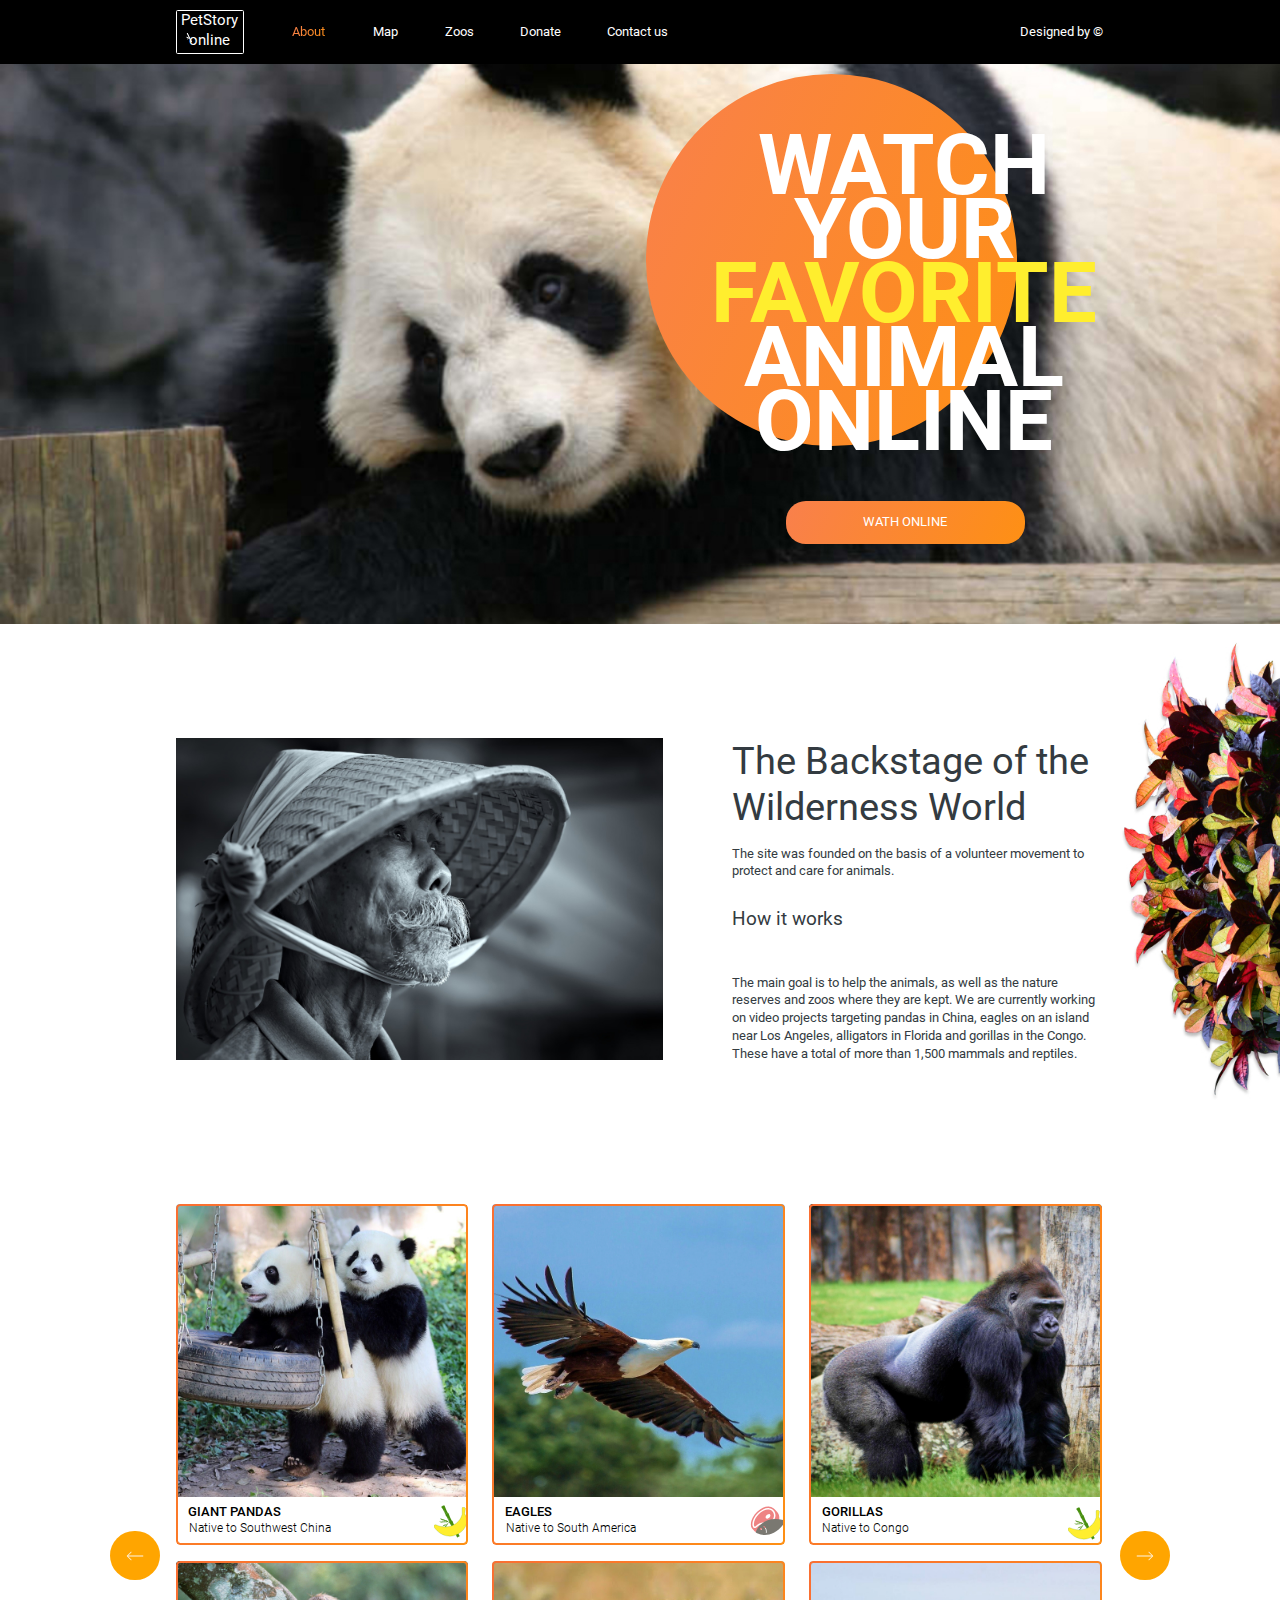
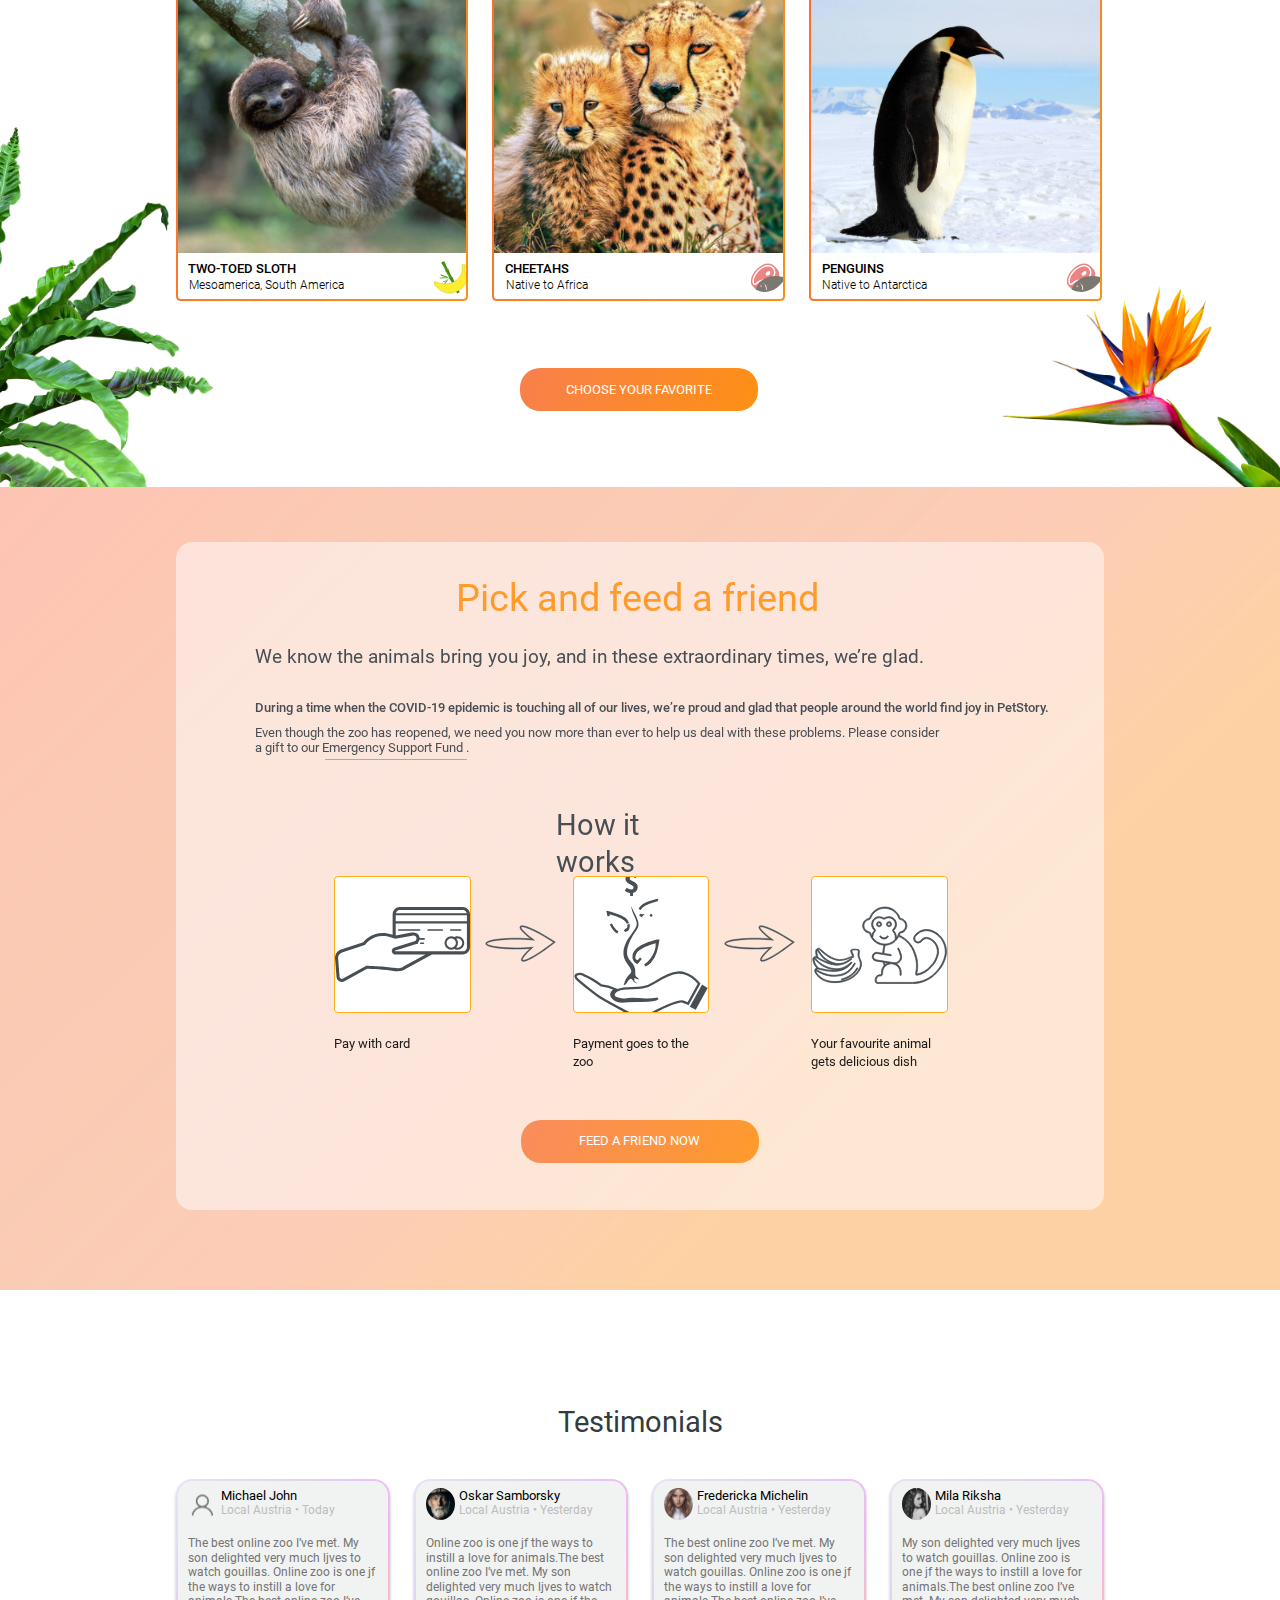
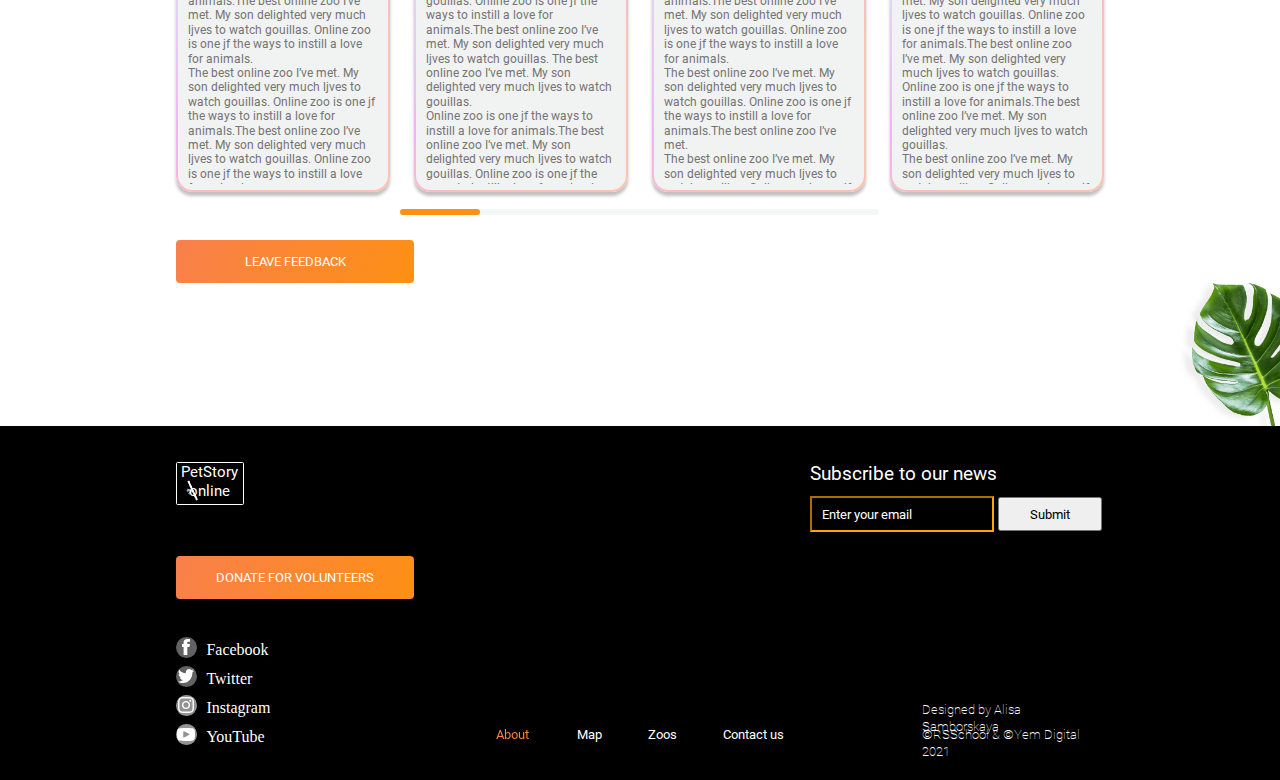
==== online-zoo/pages/main/index.html @ 171e8454 "feat: add layouts 1000px and 640px of main-page" ====
<!DOCTYPE html>
<html lang="en">
<head>
    <meta charset="UTF-8">
    <meta http-equiv="X-UA-Compatible" content="IE=edge">
    <meta name="viewport" content="width=device-width, initial-scale=1.0">
    <link rel="stylesheet" href="style.css">
    <link rel="stylesheet" href="style-small.css">
    <link rel="stylesheet" href="style-tablet.css">
    <link rel="stylesheet" href="style-mobile.css">
    <link rel="stylesheet" href="big-small-trans.css">
    <link rel="stylesheet" href="small-tablet-trans.css">
    <link rel="stylesheet" href="tablet-mobile-trans.css">
    <title>Document</title>
</head>
<body>
    <div class="wrapper">
    <header class="header">
        <div class="header__container">
            <div class="logo__nav__block">
                <a href="./index.html">
                    <div class="logo">
                        <h1 class="petstory">PetStory online</h1>
                    </div>
                </a>
                <div class="nav">
                    <p class="nav__block nb1">About</p>
                    <p class="nav__block nb2">Map</p>
                    <p class="nav__block nb3">Zoos</p>
                    <a href="./../donate/index.html">
                        <p class="nav__block nb4">Donate</p>
                    </a>
                    <p class="nav__block nb5">Contact us</p>
                </div>
            </div>
            <a href="https://www.figma.com/file/jfEFwkXVj1WRq7sUHDr8os/PetStory-online">
                <div class="designed">Designed by &#169;</div>
            </a>
        </div>
    </header>
    <main>
        <section class="section1">
            <div class="ellips"></div>
            <div class="image__motto">WATCH YOUR <span class="favorite">FAVORITE</span> ANIMAL ONLINE</div>
            <button class="orange__button button1" type="button">WATH ONLINE</button>
        </section>
        <section class="section2">
            <button class="round__button rb__left" type="button"></button>
            
            <div class="flower__one__box">
                <img src="./../../assets/images/flower-1.jpg" alt="flower-1" class="flower__one">
            </div>
            <div class="flower__two__box">
                <img src="./../../assets/images/flower-2.jpg" alt="flower-2" class="flower__two">
            </div>
            <img src="./../../assets/images/flower-3.jpg" alt="flower-3" class="flower__three">
            <div class="section2__container">
                <div class="backstage">
                    <div class="backstage__image"></div>
                    <div class="backstage__block">
                        <h2 class="backstage__block__title">The Backstage of the Wilderness World</h2>
                        <p class="backstage__block__title__text">The site was founded on the basis of a volunteer 
                            movement to protect and care for animals.</p>
                        <p class="howitworks__title">How it works</p>
                        <p class="howitworks__text">The main goal is to help the animals, as well as the nature 
                            reserves and zoos where they are kept. We are currently working on video projects 
                            targeting pandas in China, eagles on an island near Los Angeles, alligators in Florida 
                            and gorillas in the Congo. These have a total of more than 1,500 mammals and reptiles.</p>
                    </div>
                </div>
                <div class="animals">
                    <div class="animals__block ">
                        <img src="./../../assets/images/animals-block-pandas.jpg" alt="pandas" class="animals__block__picture" id="animal__panda">
                        <div class="animals__block__info">
                            <div class="animals__block__info__text">
                                <p class="animals__block__info__text__name">GIANT PANDAS</p>
                                <p class="text__name__1000">GIANT PANDAS</p>
                                <p class="animals__block__info__text__place">Native to Southwest China</p>
                                <p class="text__place__1000">Native to Southwest China</p>
                            </div>
                            <div class="animals__block__info__image">
                                <div class="animals__fruit"></div>
                            </div>
                        </div>
                        <div class="slider__text">
                            <p class="slider__text__name">GIANT PANDAS</p>
                            <p class="slider__text__name__1000">GIANT PANDAS</p>
                            <p class="slider__text__place">Native to Southwest China</p>
                            <p class="slider__text__place___1000">Native to Southwest China</p>
                        </div>
                    </div>
                    <div class="animals__block">
                        <img src="./../../assets/images/animals-block-eagles.jpg" alt="eagles" class="animals__block__picture" id="animal__eagle">
                        <div class="animals__block__info">
                            <div class="animals__block__info__text">
                                <p class="animals__block__info__text__name">EAGLES</p>
                                <p class="text__name__1000">EAGLES</p>
                                <p class="animals__block__info__text__place">Native to South America</p>
                                <p class="text__place__1000">Native to South America</p>
                            </div>
                            <div class="animals__block__info__image">
                                <div class="animals__meat"></div>
                            </div>
                        </div>
                        <div class="slider__text">
                            <p class="slider__text__name">EAGLES</p>
                            <p class="slider__text__name__1000">EAGLES</p>
                            <p class="slider__text__place">Native to South America</p>
                            <p class="slider__text__place___1000">Native to South America</p>
                        </div>
                    </div>
                    <div class="animals__block">
                        <picture>
                            <source media="(max-width:1000px)" srcset="./../../assets/images/animals-block-cheetahs.jpg" alt="cheetahs">
                            <img src="./../../assets/images/animals-block-gorillas.jpg" alt="gorillas" class="animals__block__picture" id="animal__gorilla">
                        </picture>
                        <div class="animals__block__info">
                            <div class="animals__block__info__text">
                                <p class="animals__block__info__text__name">GORILLAS</p>
                                <p class="text__name__1000">CHEETAHS</p>
                                <p class="animals__block__info__text__place">Native to Congo</p>
                                <p class="text__place__1000">Native to Africa</p>
                            </div>
                            <div class="animals__block__info__image">
                                <div class="animals__fruit__1600"></div>
                                <div class="animals__meat__1000"></div>
                            </div>
                        </div>
                        <div class="slider__text">
                            <p class="slider__text__name">GORILLAS</p>
                            <p class="slider__text__name__1000">CHEETAHS</p>
                            <p class="slider__text__place">Native to Congo</p>
                            <p class="slider__text__place___1000">Native to Africa</p>
                        </div>
                    </div>
                    <div class="animals__block">
                        <picture>
                            <source media="(max-width:1000px)" srcset="./../../assets/images/animals-block-gorillas.jpg" alt="gorillas">
                            <img src="./../../assets/images/animals-block-sloths.jpg" alt="sloths" class="animals__block__picture" id="animal__sloth">
                        </picture>
                        <div class="animals__block__info">
                            <div class="animals__block__info__text">
                                <p class="animals__block__info__text__name">TWO-TOED SLOTH</p>
                                <p class="text__name__1000">GORILLAS</p>
                                <p class="animals__block__info__text__place">Mesoamerica, South America</p>
                                <p class="text__place__1000">Native to Congo</p>
                            </div>
                            <div class="animals__block__info__image">
                                <div class="animals__fruit"></div>
                            </div>
                        </div>
                        <div class="slider__text">
                            <p class="slider__text__name">TWO-TOED SLOTH</p>
                            <p class="slider__text__name__1000">GORILLAS</p>
                            <p class="slider__text__place">Mesoamerica, South America</p>
                            <p class="slider__text__place___1000">Native to Congo</p>
                        </div>
                    </div>
                    <div class="animals__block ab5">
                        <picture>
                            <source media="(max-width:1000px)" srcset="./../../assets/images/animals-block-alligators.jpg" alt="alligators">
                            <img src="./../../assets/images/animals-block-cheetahs.jpg" alt="cheetahs" class="animals__block__picture" id="animal__cheetah">
                        </picture>
                        <div class="animals__block__info">
                            <div class="animals__block__info__text">
                                <p class="animals__block__info__text__name">CHEETAHS</p>
                                <p class="text__name__1000">ALLIGATORS</p>
                                <p class="animals__block__info__text__place">Native to Africa</p>
                                <p class="text__place__1000">Native to Southeastern U. S.</p>
                            </div>
                            <div class="animals__block__info__image">
                                <div class="animals__meat"></div>
                            </div>
                        </div>
                        <div class="slider__text">
                            <p class="slider__text__name">CHEETAHS</p>
                            <p class="slider__text__name__1000">ALLIGATORS</p>
                            <p class="slider__text__place">Native to Africa</p>
                            <p class="slider__text__place___1000">Native to Southeastern U. S.</p>
                        </div>
                    </div>
                    <div class="animals__block ab6">
                        <img src="./../../assets/images/animals-block-penguins.jpg" alt="penguins" class="animals__block__picture" id="animal__penguin">
                        <div class="animals__block__info">
                            <div class="animals__block__info__text">
                                <p class="animals__block__info__text__name">PENGUINS</p>
                                <p class="text__name__1000">PENGUINS</p>
                                <p class="animals__block__info__text__place">Native to Antarctica</p>
                                <p class="text__place__1000">Native to Antarctica</p>
                            </div>
                            <div class="animals__block__info__image">
                                <div class="animals__meat"></div>
                            </div>
                        </div>
                        <div class="slider__text">
                            <p class="slider__text__name">PENGUINS</p>
                            <p class="slider__text__name__1000">PENGUINS</p>
                            <p class="slider__text__place">Native to Antarctica</p>
                            <p class="slider__text__place___1000">Native to Antarctica</p>
                        </div>
                    </div>
                </div>
            </div>
            <button class="round__button rb__right" type="button"></button>
            <button class="orange__button button2" type="button">CHOOSE YOUR FAVORITE</button>
        </section>
        <section class="section3">
            <div class="pink__and__feed">
                <div class="pink__and__feed__inner">
                    <h2 class="paf__title">Pick and feed a friend</h2>
                    <p class="paf__title2">We know the animals bring you joy, and in these extraordinary times, we’re glad.</p>
                    <p class="paf__text">During a time when the COVID-19 epidemic is touching all of our lives,  
                        we’re proud and glad that people around the world find joy in PetStory.</p>
                    <p class="paf__text2">Even though the zoo has reopened, we need you now more than ever to help 
                        us deal with these problems. Please consider a gift to our <a href="./../donate/index.html" class="emergency">
                            Emergency Support Fund . </a></p>
                    <div class="emergency__line"></div>        
                    <div class="paf__block">
                        <h3 class="paf__block__title">How it works</h3>
                        <div class="paf__block__diagram">
                            <div class="paf__image__block">
                                <div class="paf__white__square pay__icon"></div>
                                <p class="paf__image__text">Pay with card</p>
                            </div>
                            <div class="paf__arrow__block"></div>
                            <div class="paf__image__block">
                                <div class="paf__white__square zoo__icon"></div>
                                <p class="paf__image__text">Payment goes to the zoo</p>
                            </div>
                            <div class="paf__arrow__block"></div>
                            <div class="paf__image__block">
                                <div class="paf__white__square monkey__icon"></div>
                                <p class="paf__image__text">Your favourite animal gets delicious dish</p>
                            </div>
                        </div>
                    </div>
                </div>
                <a href="./../donate/index.html">
                    <button class="orange__button button3">FEED A FRIEND NOW</button>
                </a>
            </div>
        </section>
        <section class="section4">
            <div class="testimonials">
                <h3 class="testimonials__title">Testimonials</h3>
                <div class="testimonials__block">
                    <div class="opinion">
                        <div class="opinion__header">
                            <div class="opinion__header__icon user__icon1"></div>
                            <div class="opinion__header__text">
                                <p class="opinion__header__text__name">Michael John</p>
                                <p class="opinion__header__text__meta">Local Austria • Today</p>
                            </div>
                        </div>
                        <div class="opinion__body">
                            The best online zoo I’ve met. My son delighted very much ljves to watch gouillas. 
                            Online zoo is one jf the ways to instill a love for animals.The best online zoo I’ve met. 
                            My son delighted very much ljves to watch gouillas. 
                            Online zoo is one jf the ways to instill a love for animals. <br>
                            The best online zoo I’ve met. My son delighted very much ljves to watch gouillas. 
                            Online zoo is one jf the ways to instill a love for animals.The best online zoo I’ve met. 
                            My son delighted very much ljves to watch gouillas. Online zoo is one jf the ways to instill a love for animals.
                        </div>
                    </div>
                    <div class="opinion">
                        <div class="opinion__header">
                            <div class="opinion__header__icon user__icon2"></div>
                            <div class="opinion__header__text">
                                <p class="opinion__header__text__name">Oskar Samborsky</p>
                                <p class="opinion__header__text__meta">Local Austria • Yesterday</p>
                            </div>
                        </div>
                        <div class="opinion__body">
                            Online zoo is one jf the ways to instill a love for animals.The best online zoo I’ve met. 
                            My son delighted very much ljves to watch gouillas. 
                            Online zoo is one jf the ways to instill a love for animals.The best online zoo I’ve met. 
                            My son delighted very much ljves to watch gouillas. 
                            The best online zoo I’ve met. My son delighted very much ljves to watch gouillas. <br>
                            Online zoo is one jf the ways to instill a love for animals.The best online zoo I’ve met. 
                            My son delighted very much ljves to watch gouillas. 
                            Online zoo is one jf the ways to instill a love for animals.

                            The best online zoo I’ve met. My son delighted very much ljves to watch gouillas. 
                            Online zoo is one jf the ways to instill a love for animals.The best online zoo I’ve met. 
                            My son delighted very much ljves to watch gouillas. 
                            Online zoo is one jf the ways to instill a love for animals.
                        </div>
                    </div>
                    <div class="opinion">
                        <div class="opinion__header">
                            <div class="opinion__header__icon user__icon3"></div>
                            <div class="opinion__header__text">
                                <p class="opinion__header__text__name">Fredericka Michelin</p>
                                <p class="opinion__header__text__meta">Local Austria • Yesterday</p>
                            </div>
                        </div>
                        <div class="opinion__body">
                            The best online zoo I’ve met. My son delighted very much ljves to watch gouillas. 
                            Online zoo is one jf the ways to instill a love for animals.The best online zoo I’ve met. 
                            My son delighted very much ljves to watch gouillas. 
                            Online zoo is one jf the ways to instill a love for animals. <br>
                            The best online zoo I’ve met. My son delighted very much ljves to watch gouillas. 
                            Online zoo is one jf the ways to instill a love for animals.The best online zoo I’ve met. <br>
                            The best online zoo I’ve met. My son delighted very much ljves to watch gouillas. 
                            Online zoo is one jf the ways to instill a love for animals.The best online zoo I’ve met. 
                            My son delighted very much ljves to watch gouillas. 
                            Online zoo is one jf the ways to instill a love for animals.
                        </div>
                    </div>
                    <div class="opinion" id="opinion4">
                        <div class="opinion__header">
                            <div class="opinion__header__icon user__icon4"></div>
                            <div class="opinion__header__text">
                                <p class="opinion__header__text__name">Mila Riksha</p>
                                <p class="opinion__header__text__meta">Local Austria • Yesterday</p>
                            </div>
                        </div>
                        <div class="opinion__body">
                            My son delighted very much ljves to watch gouillas. 
                            Online zoo is one jf the ways to instill a love for animals.The best online zoo I’ve met. 
                            My son delighted very much ljves to watch gouillas. 
                            Online zoo is one jf the ways to instill a love for animals.The best online zoo I’ve met. 
                            My son delighted very much ljves to watch gouillas. 
                            Online zoo is one jf the ways to instill a love for animals.The best online zoo I’ve met. 
                            My son delighted very much ljves to watch gouillas. <br>
                            The best online zoo I’ve met. My son delighted very much ljves to watch gouillas. 
                            Online zoo is one jf the ways to instill a love for animals.The best online zoo I’ve met. 
                            My son delighted very much ljves to watch gouillas. 
                            Online zoo is one jf the ways to instill a love for animals.
                        </div>
                    </div>
                </div>
                <div class="testimonials__slider__bar">
                    <div class="slider__bar__part"></div>
                    <div class="slider__bar__part__many"></div>
                    <div class="slider__bar__part__many"></div>
                    <div class="slider__bar__part__many"></div>
                    <div class="slider__bar__part__many"></div>
                    <div class="slider__bar__part__many"></div>
                </div>
                <button class="orange__button button4">LEAVE FEEDBACK</button>
            </div>
            <div class="flower__four__box">
            <img src="./../../assets/images/flower-4.jpg" alt="flower-4" class="flower__four">
            </div>
        </section>
    </main>
    <footer>
        <div class="footer__container">
            <a href="./index.html">
                <div class="logo__footer">PetStory online</div>
            </a>
            <div class="subscribe">
                <div class="subscribe__title">
                    <div class="subscribe__title__text">Subscribe to our news</div>
                </div>
                <div class="submit__block">
                    <input class="email__input" type="email" placeholder="Enter your email">
                    <button class="submit__button" type="button">Submit</button>
                </div>
            </div> 
            <a href="./../donate/index.html" class="button5__link">
                <button class="orange__button button5">DONATE FOR VOLUNTEERS</button>
            </a>
            <div class="social">
                <a href="https://facebook.com">
                    <div class="social__block">
                        <div class="social__ellips">
                            <div class="fb__logo"></div>
                        </div>
                        <div class="social__name">Facebook</div>
                    </div>
                </a>
                <a href="https://twitter.com">
                    <div class="social__block">
                        <div class="social__ellips">
                            <div class="tw__logo"></div>
                        </div>
                        <div class="social__name">Twitter</div>
                    </div>
                </a>
                <a href="https://instagram.com">
                    <div class="social__block">
                        <div class="social__ellips">
                            <div class="insta__logo"></div>
                        </div>
                        <div class="social__name">Instagram</div>
                    </div>
                </a>
                <a href="https://youtube.com">
                    <div class="social__block">
                        <div class="social__ellips">
                            <div class="you__logo"></div>
                        </div>
                        <div class="social__name">YouTube</div>
                    </div>
                </a>
            </div>
            <div class="nav__footer">
                <a href="./index.html">
                    <p class="nav__block nb1">About</p>
                </a>
                <p class="nav__block nb2">Map</p>
                <p class="nav__block nb3">Zoos</p>
                <p class="nav__block nb5">Contact us</p>
            </div>
            <div class="copyright">
                <p class="copyright__first">Designed by Alisa Samborskaya</p>
                <p class="copyright__second">©RSSchool & ©Yem Digital 2021</p>
            </div>
        </div>
    </footer>
    <script type="text/javascript" src="script.js"></script>
    </div>
</body>
</html>
---- online-zoo/pages/main/style.css ----
@font-face {
    font-family: 'Roboto-Bold';
    src: url('./../../assets/fonts/Roboto/Roboto-Bold.ttf');
}

@font-face {
    font-family: 'Roboto-Medium';
    src: url('./../../assets/fonts/Roboto/Roboto-Medium.ttf');
}

@font-face {
    font-family: 'Roboto-Regular';
    src: url('./../../assets/fonts/Roboto/Roboto-Regular.ttf');
}

@font-face {
    font-family: 'Roboto-Black';
    src: url('./../../assets/fonts/Roboto/Roboto-Black.ttf');
}

@font-face {
    font-family: 'Roboto-Thin';
    src: url('./../../assets/fonts/Roboto/Roboto-Thin.ttf');
}

@font-face {
    font-family: 'Roboto-Light';
    src: url('./../../assets/fonts/Roboto/Roboto-Light.ttf');
}

body {
    margin: 0;
}

.wrapper {
    display: flex;
    flex-direction: column;
    width: 100%;
    margin: 0 auto;
    position: relative;
    flex-wrap: wrap;
}

.header {
    display: flex;
    justify-content: center;
    width: 100%;
    height: 80px;
    background-color: black;
}

.header__container {
    display: flex;
    justify-content: space-between;
    align-items: center;
    width: 1160px;
    height: inherit;
}

.logo__nav__block {
    display: flex;
    justify-content: space-between;
    align-items: center;
    width: 617px;
    height: inherit;
}

.logo {
    width: 82px;
    height: 52px;
    border: white solid 1px;
    border-radius: 2px;
    text-align: center;
    background: url('./../../assets/icons/bamboo.svg') no-repeat;
    background-position: 11px 21.64px;
}

.petstory {
    font-family: 'Roboto-Regular';
    font-style: normal;
    font-weight: 400;
    font-size: 19.01px;
    line-height: 24.5px;
    color: white;
    margin: 0px;
}

a {
    text-decoration: none;
}

.nav {
    display: flex;
    justify-content: space-between;
    align-items: center;
    width: 472px;
    height: 22px;
}

.nav__block {
    font-family: 'Roboto-Regular';
    font-style: normal;
    font-weight: 500;
    font-size: 16px;
    line-height: 22.4px;
    height: inherit;
}

.nb1 {
    width: 43px;
    margin: 0px;
    background: linear-gradient(113.96deg, #F9804B 1.49%, #FE9013 101.44%);
    -webkit-background-clip: text;
    -webkit-text-fill-color: transparent;
    cursor: pointer;
}

.nb2 {
    width: 32px;
    margin: 0px;
    color: white;
    cursor: pointer;
}

.nb2:hover {
    background: linear-gradient(113.96deg, #F9804B 1.49%, #FE9013 101.44%);
    -webkit-background-clip: text;
    -webkit-text-fill-color: transparent;
}

.nb3 {
    width: 36px;
    margin: 0px;
    color: white;
    cursor: pointer;
}

.nb3:hover {
    background: linear-gradient(113.96deg, #F9804B 1.49%, #FE9013 101.44%);
    -webkit-background-clip: text;
    -webkit-text-fill-color: transparent;
}

.nb4 {
    width: 51px;
    margin: 0px;
    color: white;
    cursor: pointer;
}

.nb4:hover {
    background: linear-gradient(113.96deg, #F9804B 1.49%, #FE9013 101.44%);
    -webkit-background-clip: text;
    -webkit-text-fill-color: transparent;
}

.nb5 {
    width: 78px;
    margin: 0px;
    color: white;
    cursor: pointer;
}

.nb5:hover {
    background: linear-gradient(113.96deg, #F9804B 1.49%, #FE9013 101.44%);
    -webkit-background-clip: text;
    -webkit-text-fill-color: transparent;
}

.designed {
    font-family: 'Roboto-Regular';
    font-style: normal;
    font-weight: 500;
    font-size: 16px;
    line-height: 22.4px;
    color: white;
    width: 105px;
    height: 22px;
}

.designed:hover {
    background: linear-gradient(113.96deg, #F9804B 1.49%, #FE9013 101.44%);
    -webkit-background-clip: text;
    -webkit-text-fill-color: transparent;
}

main {
    width: 100%;
    display: flex;
    flex-wrap: wrap;
}

.section1 {
    display: flex;
    justify-content: center;
    align-items: center;
    width: 100%;
    height: 700px;
    background: url("./../../assets/images/Giant\ Panda.jpg") no-repeat;
    background-size: 100%;
}

.ellips {
    width: 465px;
    height: 465px;
    background: linear-gradient(113.96deg, #F9804B 1.49%, #FE9013 101.44%);
    border-radius: 90%;
    position: absolute;
    left: 807px;
    top: 92px;
}

.image__motto {
    width: 500.31px;
    height: 400px;
    font-family: 'Roboto-Bold';
    font-style: normal;
    font-weight: 700;
    font-size: 106.496px;
    position: absolute;
    left: 880px;
    top: 166px;
    text-align: center;
    color: white;
    line-height: 80px;
    z-index: 5;
}

.favorite {
    color: #FFEE2E;
}

.orange__button {
    font-family: 'Roboto-Regular';
    font-style: normal;
    font-weight: 500;
    font-size: 16px;
    line-height: 140%;
    width: 298px;
    height: 54px;
    color: white;
    background: linear-gradient(113.96deg, #F9804B 1.49%, #FE9013 101.44%);
    border: none;
    cursor: pointer;
}

.orange__button:hover {
    background: #E47209;
}

.orange__button:focus {
    background: #4B9200;
}

.button1 {
    left: 983px;
    top: 626px;
    border-radius: 25px;
    position: absolute;
}

.button2 {
    left: 650px;
    top: 2460px;
    border-radius: 25px;
    position: absolute;
}

.button3 {
    left: 431px;
    bottom: 59px;
    border-radius: 25px;
    position: absolute;
}

.button4 {
    bottom: 0px;
    border-radius: 5px;
    position: absolute;
}

.button5 {
    top: 68px;
    border-radius: 5px;
    position: relative;
}

.section2 {
    display: flex;
    justify-content: center;
    align-items: center;
    width: 100%;
    height: 1829px;
}

.round__button {
    width: 62px;
    height: 62px;
    position: relative;
    border-radius: 90%;
    border: none;
    cursor: pointer;
}

.rb__left {
    top: 250px;
    left: -20px;
    background: orange url('./../../assets/icons/small-arrow-left.svg') no-repeat center;
}

.rb__left:focus {
    background: #4B9200 url('./../../assets/icons/small-arrow-left.svg') no-repeat center;
}

.rb__right {
    top: 250px;
    right: -20px;
    background: orange url('./../../assets/icons/small-arrow-right.svg') no-repeat center;
}

.rb__right:focus {
    background: #4B9200 url('./../../assets/icons/small-arrow-right.svg') no-repeat center;
}

.flower__one__box {
    width: 293px;
    height: 605px;
    top: 792px;
    right: 0px;
    position: absolute;
    overflow: hidden;
}

.flower__one {
    right: -93px;
    position: absolute;
}

.flower__two__box {
    width: 880px;
    height: 460px;
    top: 2149px;
    left: 0px;
    position: absolute;
    overflow: hidden;
}

.flower__two {
    left: -588px;
    position: absolute;
}

.flower__three {
    width: 368px;
    height: 275px;
    top: 2334px;
    right: 0px;
    position: absolute;
    margin: 0px;
}

.section2__container {
    display: flex;
    flex-direction: column;
    justify-content: space-between;
    width: 1161px;
    height: 1455px;
    position: relative;
    margin: 0px;
    top: -45px;
}

.backstage {
    display: flex;
    justify-content: space-between;
    width: inherit;
    height: 403px;
}

.backstage__image {
    width: 609px;
    height: 403px;
    background: url('./../../assets/images/bamboo-cap.jpg') no-repeat;
}

.backstage__block {
    width: 465px;
    height: inherit;
}

.backstage__block__title {
    font-family: 'Roboto-Regular';
    font-style: normal;
    font-weight: 400;
    font-size: 48px;
    line-height: 57.6px;
    width: inherit;
    height: 116px;
    color: #333B41;
    margin: 0px;
}

.backstage__block__title__text {
    font-family: 'Roboto-Regular';
    font-style: normal;
    font-weight: 400;
    font-size: 16px;
    width: inherit;
    height: 42px;
    line-height: 20.8px;
    color: #333B41;
    margin: 0px;
    top: 20px;
    position: relative;
}

.howitworks__title {
    font-family: 'Roboto-Regular';
    font-style: normal;
    font-weight: 400;
    font-size: 24px;
    width: inherit;
    height: 29px;
    color: #333B41;
    margin: 0px;
    top: 54px;
    position: relative;
}

.howitworks__text {
    font-family: 'Roboto-Regular';
    font-style: normal;
    font-weight: 400;
    font-size: 16px;
    width: inherit;
    height: 105px;
    line-height: 22.4px;
    color: #333B41;
    margin: 0px;
    top: 295px;
    bottom: 3px;
    position: absolute;
}

.animals {
    display: grid;
    grid-template-columns: 366px 366px 366px;
    grid-template-rows: 426px 426px;
    column-gap: 30px;
    row-gap: 20px;
    width: inherit;
    height: 872px;

}

.animals__block {
    width: 366px;
    height: 426px;
    position: relative;
    border-radius: 5px;
    margin: 0px;
    overflow: hidden;
}

.animals__block::before {
    content: "";
    position: absolute;
    inset: 0;
    padding: 2px;
    z-index: 100;
    border-radius: 5px;
    background: linear-gradient(113.96deg, #FA6F32 1.49%, #FE9013 101.44%);
    -webkit-mask:
       linear-gradient(#fff 0 0) content-box,
       linear-gradient(#fff 0 0);
    -webkit-mask-composite: xor;
            mask-composite: exclude;
  }

.animals__block__picture {
    width: 366px;
    height: 366px;
}

.animals__block:hover .animals__block__picture {
    transform: scale(1.05);
    transition: 0.5s ease-in-out;
}

.slider__text {
    display: flex;
    justify-content: center;
    align-items: center;
    width: 100%;
    height: 60px;
    background: white;
    position: absolute;
    bottom: -50px;
    transition: 0.5s ease-in-out;
    z-index: 0;
}

.animals__block:hover .slider__text {
    bottom: 60px;
}

.slider__text__name {
    font-family: 'Roboto-Medium';
    font-style: normal;
    font-weight: 500;
    font-size: 16px;
    line-height: 22.4px;
    color: black;
    width: inherit;
    height: 22px;
    position: relative;
    margin: 0px;
}

.slider__text__name__1000 {
    display: none;
}

.slider__text__place {
    font-family: 'Roboto-Light';
    font-style: normal;
    font-weight: 300;
    font-size: 15px;
    line-height: 18px;
    color: black;
    width: inherit;
    height: 18px;
    position: relative;
    margin: 0px;
}

.slider__text__place___1000 {
    display: none;
}

.animals__block__info {
    display: flex;
    justify-content: space-between;
    width: inherit;
    height: 60px;
    z-index: 10;
    margin-top: -5px;
    position: relative;
    background: white;
}

.animals__block__info__text {
    width: 300px;
    height: inherit;
}

.animals__block__info__text__name {
    font-family: 'Roboto-Medium';
    font-style: normal;
    font-weight: 500;
    font-size: 16px;
    line-height: 22.4px;
    color: black;
    width: inherit;
    height: 22px;
    top: 8px;
    left: 16px;
    position: relative;
    margin: 0px;
}

.text__name__1000 {
    display: none;
}

.animals__block__info__text__place {
    font-family: 'Roboto-Light';
    font-style: normal;
    font-weight: 300;
    font-size: 15px;
    line-height: 18px;
    color: black;
    width: inherit;
    height: 18px;
    bottom: 12px;
    left: 17px;
    position: absolute;
    margin: 0px;
}

.text__place__1000 {
    display: none;
}

.animals__block__info__image {
    width: 48px;
    height: inherit;

}

.animals__fruit {
    width: inherit;
    height: inherit;
    background: url('./../../assets/icons/animals-fruit.svg') no-repeat 5px 13.1px, url('./../../assets/icons/bamboo-green.svg') no-repeat 10px 10px;
    
}

.animals__fruit__1600 {
    width: inherit;
    height: inherit;
    background: url('./../../assets/icons/animals-fruit.svg') no-repeat 5px 13.1px, url('./../../assets/icons/bamboo-green.svg') no-repeat 10px 10px;
    
}

.animals__meat {
    width: 48px;
    height: inherit;
    background: url('./../../assets/icons/fish_icon.svg') no-repeat 10.14px 20.27px, url('./../../assets/icons/animals-meat.svg') no-repeat 4px 12px;
}

.animals__meat__1000 {
    display: none;
}

.section3 {
    display: flex;
    justify-content: center;
    align-items: center;
    width: 100%;
    height: 1004px;
    background: linear-gradient(315.75deg, rgba(254, 210, 144, 0.7) 30.06%, #FEBDAB 100.95%, rgba(254, 210, 144, 0.7) 106.36%), linear-gradient(315.75deg, rgba(254, 189, 171, 0.74) 30.06%, rgba(243, 169, 248, 0.66) 50.74%, #E0D8F0 80.49%, #EAF7FE 127.9%, #EAF7FE 149.54%), linear-gradient(315.75deg, rgba(254, 189, 171, 0.74) 30.06%, rgba(243, 169, 248, 0.66) 50.74%, #E0D8F0 80.49%, #EAF7FE 127.9%, #EAF7FE 149.54%);
    opacity: 0.9;
}

.pink__and__feed {
    width: 1160px;
    height: 835px;
    background: rgba(253, 253, 255, 0.52);
    backdrop-filter: blur(2px);
    border-radius: 20px;
    position: relative;
    top: -16px;
}

.pink__and__feed__inner {
    width: inherit;
    height: 621px;
    position: relative;
    top: 41px;
}

.paf__title {
    font-family: 'Roboto-Regular';
    font-style: normal;
    font-weight: 400;
    font-size: 48px;
    line-height: 58px;
    width: 463px;
    height: 58px;
    color: #FE9013;
    top: 0px;
    left: 350px;
    position: relative;
    margin: 0px;
}

.paf__title2 {
    font-family: 'Roboto-Regular';
    font-style: normal;
    font-weight: 400;
    font-size: 24px;
    color: #333B41;
    top: 88px;
    left: 99px;
    position: absolute;
    margin: 0px;
}

.paf__text {
    font-family: 'Roboto-Medium';
    font-style: normal;
    font-weight: 500;
    font-size: 16px;
    line-height: 21px;
    color: #333B41;
    width: 1061px;
    height: 21px;
    top: 157px;
    left: 99px;
    position: absolute;
    margin: 0px;
}

.paf__text2 {
    font-family: 'Roboto-Regular';
    font-style: normal;
    font-weight: 400;
    font-size: 16px;
    color: #333B41;
    width: 863px;
    height: 42px;
    top: 188px;
    left: 99px;
    position: absolute;
    margin: 0px;
}

.emergency {
    color: #333B41 !important;
    text-decoration: none;
}

.emergency:hover {
    color: #FE9013 !important;
}

.emergency__line {
    width: 178px;
    height: 1px;
    background: #FE9013;
    position: absolute;
    top: 231px;
    left: 186px;
}

.paf__block {
    display: flex;
    flex-direction: column;
    justify-content: space-between;
    align-items:  center;
    width: 764px;
    height: 331px;
    left: 198px;
    bottom: 0px;
    margin: 0px;
    position: absolute;
}

.paf__block__title {
    font-family: 'Roboto-Regular';
    font-style: normal;
    font-weight: 400;
    font-size: 36px;
    line-height: 46.8px;
    width: 209px;
    height: 47px;
    color: #333B41;
    margin: 0px;
}

.paf__block__diagram {
    display: flex;
    width: 764px;
    height: 244px;
}

.paf__image__block {
    display: flex;
    flex-direction: column;
    justify-content: space-between;
    width: 168px;
    height: 244px;
}

.paf__white__square {
    width: inherit;
    height: 168px;
    background: white;
    border-radius: 5px;
    border: orange solid 1px;
}

.pay__icon {
    background: white url('./../../assets/icons/pay.svg') no-repeat center;
}

.zoo__icon {
    background: white url('./../../assets/icons/zoo.svg') no-repeat center;
}

.monkey__icon {
    background: white url('./../../assets/icons/monkey.svg') no-repeat center;
}

.paf__image__text {
    font-family: 'Roboto-Regular';
    font-weight: 400;
    font-size: 16px;
    line-height: 22.4px;
    width: 168px;
    height: 46px;
    margin: 0px;
}

.paf__arrow__block {
    width: 130px;
    height: 168px;
    background: url('./../../assets/icons/paf-arrow.svg') no-repeat center;
}

.section4 {
    display: flex;
    justify-content: center;
    align-items: center;
    width: 100%;
    height: 919px;
}

.flower__four__box {
    width: 300.92px;
    height: 295.45px;
    bottom: 418px;
    right: 0px;
    position: absolute;
    overflow: hidden;
}

.flower__four {
    right: -163px;
    position: absolute;
}

.testimonials {
    width: 1160px;
    height: 599px;
    position: relative;
    top: -18px;
}

.testimonials__title {
    font-family: 'Roboto-Regular';
    font-style: normal;
    font-weight: 400;
    font-size: 36px;
    line-height: 46.8px;
    color: #333B41;
    width: 206px;
    height: 47px;
    left: 477px;
    margin: 0px;
    position: absolute;
}

.testimonials__block {
    display: flex;
    justify-content: space-between;
    width: inherit;
    height: 391px;
    top: 94px;
    position: relative;
}

.opinion {
    display: flex;
    flex-direction: column;
    justify-content: space-around;
    align-items: center;
    width: 267px;
    height: 391px;
    background: #F1F3F2;
    border-radius: 20px;
    box-shadow: 0px 4px 4px rgba(0, 0, 0, 0.25);
    position: relative;
}

.opinion::before {
  content: "";
  position: absolute;
  inset: 0;
  border-radius: 20px;
  padding: 2px;
  background: linear-gradient(315.75deg, rgba(254, 189, 171, 0.74) 30.06%, rgba(243, 169, 248, 0.66) 50.74%, #E0D8F0 80.49%, #EAF7FE 127.9%, #EAF7FE 149.54%),
  linear-gradient(315.75deg, rgba(254, 189, 171, 0.74) 30.06%, rgba(243, 169, 248, 0.66) 50.74%, #E0D8F0 80.49%, #EAF7FE 127.9%, #EAF7FE 149.54%);
  -webkit-mask:
     linear-gradient(#fff 0 0) content-box,
     linear-gradient(#fff 0 0);
  -webkit-mask-composite: xor;
          mask-composite: exclude;
}

.opinion__header {
    display: flex;
    width: 237px;
    height: 40px;
}

.opinion__header__icon {
    width: 41px;
    height: 40px;
    margin-right: 5px;
    border-radius: 90%;
}

.user__icon1 {
    background: url('./../../assets/icons/icon-undefined.svg') no-repeat center;
}

.user__icon2 {
    background: url('./../../assets/images/icon-oskar.jpg') no-repeat center;
}

.user__icon3 {
    background: url('./../../assets/images/icon-fredericka.jpg') no-repeat center;
}

.user__icon4 {
    background: url('./../../assets/images/icon-mila.jpg') no-repeat center;
}

.opinion__header__text {
    width: 196px;
    height: 37px;
}

.opinion__header__text__name {
    font-family: 'Roboto-Regular';
    font-style: normal;
    font-weight: 400;
    font-size: 16px;
    line-height: 19.2px;
    width: inherit;
    height: 19px;
    margin: 0px;
    color: black;
}

.opinion__header__text__meta {
    font-family: 'Roboto-Regular';
    font-style: normal;
    font-weight: 300;
    font-size: 15px;
    line-height: 18px;
    width: inherit;
    height: 18px;
    margin: 0px;
    color: #BDBDBD;
}

.opinion__body {
    font-family: 'Roboto-Regular';
    font-style: normal;
    font-weight: 300;
    font-size: 15px;
    line-height: 18px;
    color: #767474;
    width: 237px;
    height: 309px;
    margin: 0px;
    overflow: hidden;
}

.testimonials__slider__bar {
    display: flex;
    width: 599px;
    height: 8px;
    top: 506px;
    left: 280px;
    position: absolute;
    background: #F5F7F6;
    border-radius: 5px;
}

.slider__bar__part {
    width: 115.19px;
    height: inherit;
    border-radius: 5px;
    cursor: pointer;
    background: #FE9013;
}

.slider__bar__part__many {
    width: 115.19px;
    height: inherit;
    border-radius: 5px;
    cursor: pointer;
}

.slider__bar__part__many:hover {
    background: #FE9013;
}

footer {
    display: flex;
    justify-content: center;
    align-items: center;
    width: 100%;
    height: 443px;
    background-color: black;
    z-index: 20;
}

.footer__container {
    display: flex;
    flex-wrap: wrap;
    width: 1160px;
    height: 353px;
    position: relative;
}

.logo__footer {
    font-family: 'Roboto-Regular';
    font-style: normal;
    font-weight: 400;
    font-size: 19.01px;
    line-height: 24.5px;
    color: white;
    width: 82px;
    height: 52px;
    border: white solid 1px;
    border-radius: 2px;
    text-align: center;
    background: url('./../../assets/icons/bamboo.svg') no-repeat;
    background-position: 11px 21.64px;
}

.button5__link {
    display: flex;
    width: 298px;
    height: 54px;
    position: absolute;
    top: 50px;
    left: 0px;
}

.social {
    display: flex;
    flex-direction: column;
    justify-content: space-between;
    width: 111px;
    height: 134px;
    position: absolute;
    left: 0px;
    bottom: 0px;
    top: 219px;
}

.social__block {
    width: inherit;
    height: 26px;
    cursor: pointer;
}

.social__block .social__name:hover {
    background: linear-gradient(113.96deg, #F9804B 1.49%, #FE9013 101.44%);
    -webkit-background-clip: text;
    -webkit-text-fill-color: transparent;
}

.social__ellips {
    width: 26px;
    height: 26px;
    border-radius: 50%;
    margin: 0px;
    position: absolute;
    background: rgba(196, 196, 196, 0.5);
}

.social__name {
    color: white;
    margin: 0px;
    top: 5px;
    left: 38px;
    position: relative;
}

.fb__logo {
    background:  url('./../../assets/icons/fb-logo.svg') no-repeat center;
    width: inherit;
    height: inherit;
    border-radius: 50%;
}

.tw__logo {
    background: url('./../../assets/icons/tw-logo.svg') no-repeat center;
    width: inherit;
    height: inherit;
    border-radius: 50%;
}

.insta__logo {
    background: rgba(196, 196, 196, 0.5) url('./../../assets/icons/insta-logo.svg') no-repeat center;
    width: inherit;
    height: inherit;
    border-radius: 50%;
}

.you__logo {
    background: rgba(196, 196, 196, 0.5) url('./../../assets/icons/you-logo.svg') no-repeat center;
    width: inherit;
    height: inherit;
    border-radius: 50%;
}

.nav__footer {
    display: flex;
    justify-content: space-between;
    width: 362px;
    height: 22px;
    position: absolute;
    bottom: 0px;
    left: 400px;
}

.subscribe {
    display: flex;
    flex-direction: column;
    justify-content: space-between;
    width: 367px;
    height: 85px;
    position: absolute;
    right: 0px;
}

.subscribe__title {
    width: 237px;
    height: 29px;
}

.subscribe__title__text {
    font-family: 'Roboto-Regular';
    font-style: normal;
    font-weight: 400;
    font-size: 24px;
    line-height: 29px;
    color: white;
}

.submit__block {
    width: inherit;
    height: 42px;
}

.email__input {
    font-family: 'Roboto-Regular';
    font-style: normal;
    font-weight: 400;
    font-size: 16px;
    line-height: 22.4px;
    width: 220px;
    height: 38px;
    color: white;
    background: black;
    text-indent: 10px;
    border-color: orange;
}

.email__input:focus {
    border-color: #4B9200;
}


.email__input::placeholder {
    font-family: 'Roboto-Regular';
    font-style: normal;
    font-weight: 400;
    font-size: 16px;
    line-height: 22.4px;
    color: white;
}

.submit__button {
    font-family: 'Roboto-Regular';
    font-style: normal;
    font-weight: 400;
    font-size: 16px;
    width: 129px;
    height: 42px;
    top: 43px;
    left: 238px;
    cursor: pointer;
}

.copyright {
    display: flex;
    flex-direction: column;
    justify-content: space-between;
    width: 228px;
    height: 52px;
    position: absolute;
    bottom: 0px;
    right: 0px;
}

.copyright__first {
    font-family: 'Roboto-Thin';
    font-style: normal;
    font-weight: 100;
    font-size: 16px;
    line-height: 20.8px;
    width: 220px;
    height: 21px;
    color: white;
    margin: 0px;
}

.copyright__second {
    font-family: 'Roboto-Thin';
    font-style: normal;
    font-weight: 100;
    font-size: 16px;
    line-height: 20.8px;
    width: 228px;
    height: 21px;
    color: white;
    margin: 0px;
}
---- online-zoo/pages/main/style-small.css ----
@media (max-width: 1000px) {
    .wrapper {
        display: flex;
        flex-direction: column;
        justify-content: center;
        width: 100%;
        margin: 0 auto;
    }
    
    .header {
        display: flex;
        justify-content: center;
        width: 100%;
        height: 80px;
        top: 0px;
        background-color: black;
        position: relative;
        z-index: 50;
        margin-bottom: -80px;
    }
    
    .header__container {
        display: flex;
        justify-content: space-between;
        align-items: center;
        width: 940px;
        height: inherit;
    }

    .logo__nav__block {
        display: flex;
        justify-content: space-between;
        align-items: center;
        width: 576px;
        height: inherit;
    }
    
    .logo {
        width: 82px;
        height: 52px;
        border: white solid 1px;
        border-radius: 2px;
        text-align: center;
        background: url('./../../assets/icons/bamboo.svg') no-repeat;
        background-position: 11px 21.64px;
    }
    
    .petstory {
        font-family: 'Roboto-Regular';
        font-style: normal;
        font-weight: 400;
        font-size: 19.01px;
        line-height: 24.5px;
        color: white;
        margin: 0px;
    }
    
    a {
        text-decoration: none;
    }
    
    .nav {
        display: flex;
        justify-content: space-between;
        align-items: center;
        width: 431px;
        height: 22px;
    }
    
    .nav__block {
        font-family: 'Roboto-Regular';
        font-style: normal;
        font-weight: 500;
        font-size: 16px;
        line-height: 22.4px;
        height: inherit;
    }
    
    .nb1 {
        width: 43px;
        margin: 0px;
        background: linear-gradient(113.96deg, #F9804B 1.49%, #FE9013 101.44%);
        -webkit-background-clip: text;
        -webkit-text-fill-color: transparent;
        cursor: pointer;
    }
    
    .nb2 {
        width: 32px;
        margin: 0px;
        color: white;
        cursor: pointer;
    }
    
    .nb2:hover {
        background: linear-gradient(113.96deg, #F9804B 1.49%, #FE9013 101.44%);
        -webkit-background-clip: text;
        -webkit-text-fill-color: transparent;
    }
    
    .nb3 {
        width: 36px;
        margin: 0px;
        color: white;
        cursor: pointer;
    }
    
    .nb3:hover {
        background: linear-gradient(113.96deg, #F9804B 1.49%, #FE9013 101.44%);
        -webkit-background-clip: text;
        -webkit-text-fill-color: transparent;
    }
    
    .nb4 {
        width: 51px;
        margin: 0px;
        color: white;
        cursor: pointer;
    }
    
    .nb4:hover {
        background: linear-gradient(113.96deg, #F9804B 1.49%, #FE9013 101.44%);
        -webkit-background-clip: text;
        -webkit-text-fill-color: transparent;
    }
    
    .nb5 {
        width: 78px;
        margin: 0px;
        color: white;
        cursor: pointer;
    }
    
    .nb5:hover {
        background: linear-gradient(113.96deg, #F9804B 1.49%, #FE9013 101.44%);
        -webkit-background-clip: text;
        -webkit-text-fill-color: transparent;
    }
    
    .designed {
        font-family: 'Roboto-Regular';
        font-style: normal;
        font-weight: 500;
        font-size: 16px;
        line-height: 22.4px;
        color: white;
        width: 105px;
        height: 22px;
    }
    
    .designed:hover {
        background: linear-gradient(113.96deg, #F9804B 1.49%, #FE9013 101.44%);
        -webkit-background-clip: text;
        -webkit-text-fill-color: transparent;
    }

    main {
        width: 100%;
        display: flex;
        flex-wrap: wrap;
    }
    

    .section1 {
        width: 100%;
        height: 584px;
        background: url("./../../assets/images/Giant-Panda-small-desk.jpg") no-repeat;
        padding-top: 80px;
    }

    .ellips {
        width: 367px;
        height: 367px;
        background: linear-gradient(113.96deg, #F9804B 1.49%, #FE9013 101.44%);
        border-radius: 90%;
        position: absolute;
        left: 455px;
        top: 69px;
    }
    
    .image__motto {
        width: 400.25px;
        height: 320px;
        font-family: 'Roboto-Bold';
        font-style: normal;
        font-weight: 700;
        font-size: 85.2px;
        position: absolute;
        left: 514px;
        top: 122.8px;
        text-align: center;
        color: white;
        line-height: 63.9px;
        z-index: 5;
    }
    
    .favorite {
        color: #FFEE2E;
    }
    
    .orange__button {
        font-family: 'Roboto-Regular';
        font-style: normal;
        font-weight: 500;
        font-size: 16px;
        line-height: 140%;
        width: 298px;
        height: 54px;
        color: white;
        background: linear-gradient(113.96deg, #F9804B 1.49%, #FE9013 101.44%);
        border: none;
        cursor: pointer;
    }
    
    .orange__button:hover {
        background: #E47209;
    }
    
    .orange__button:focus {
        background: #4B9200;
    }
    
    .button1 {
        left: 565px;
        top: 483px;
        border-radius: 25px;
        position: absolute;
    }
    
    .button2 {
        left: 351px;
        top: 2134px;
        border-radius: 25px;
        position: absolute;
    }
    
    .button3 {
        left: 321px;
        bottom: 50px;
        border-radius: 25px;
        position: absolute;
    }
    
    .button4 {
        bottom: 0px;
        border-radius: 5px;
        position: absolute;
    }
    
    .button5 {
        border-radius: 5px;
    }
    
    .section2 {
        display: flex;
        justify-content: center;
        align-items: center;
        width: 100%;
        height: 1664px;
    }
    
    .round__button {
        width: 62px;
        height: 62px;
        position: relative;
        border-radius: 90%;
        border: none;
        cursor: pointer;
    }
    
    .rb__left {
        position: absolute;
        top: 1622px;
        left: 353px;
        background: orange url('./../../assets/icons/small-arrow-left.svg') no-repeat center;
        z-index: 20;
    }
    
    .rb__left:focus {
        background: #4B9200 url('./../../assets/icons/small-arrow-left.svg') no-repeat center;
    }
    
    .rb__right {
        position: absolute;
        top: 1622px;
        left: 586px;
        background: orange url('./../../assets/icons/small-arrow-right.svg') no-repeat center;
        z-index: 20;
    }
    
    .rb__right:focus {
        background: #4B9200 url('./../../assets/icons/small-arrow-right.svg') no-repeat center;
    }

    .flower__one__box {
        display: none;
        width: 293px;
        height: 605px;
        top: 792px;
        left: 1307px;
        position: absolute;
        overflow: hidden;
    }
    
    .flower__one {
        display: none;
        position: absolute;
    }

    .flower__two__box {
        width: 386px;
        height: 202px;
        top: 2126px;
        position: absolute;
        overflow: hidden;
    }
    
    .flower__two {
        width: 386px;
        height: 202px;
        left: -192px;
        position: absolute;
    }
    
    .flower__three {
        width: 241px;
        height: 180px;
        top: 2148px;
        left: 759px;
        position: absolute;
        margin: 0px;
    }
    
    .section2__container {
        display: flex;
        flex-direction: column;
        justify-content: space-between;
        width: 940px;
        height: 1370px;
        position: relative;
        top: -120px;
        margin: 0px;
    }
    
    .backstage {
        display: flex;
        justify-content: space-between;
        width: inherit;
        height: 427px;
    }
    
    .backstage__image {
        width: 455px;
        height: 408px;
        background: url('./../../assets/images/bamboo-cap-small.jpg') no-repeat;
    }
    
    .backstage__block {
        width: 454px;
        height: inherit;
    }
    
    .backstage__block__title {
        font-family: 'Roboto-Regular';
        font-style: normal;
        font-weight: 400;
        font-size: 48px;
        line-height: 57.6px;
        width: inherit;
        height: 116px;
        color: #333B41;
        margin: 0px;
    }
    
    .backstage__block__title__text {
        font-family: 'Roboto-Regular';
        font-style: normal;
        font-weight: 400;
        font-size: 16px;
        width: inherit;
        height: 42px;
        line-height: 20.8px;
        color: #333B41;
        margin: 0px;
        top: 20px;
        position: relative;
    }
    
    .howitworks__title {
        font-family: 'Roboto-Regular';
        font-style: normal;
        font-weight: 400;
        font-size: 24px;
        width: inherit;
        height: 29px;
        color: #333B41;
        margin: 0px;
        top: 54px;
        position: relative;
    }
    
    .howitworks__text {
        font-family: 'Roboto-Regular';
        font-style: normal;
        font-weight: 400;
        font-size: 16px;
        width: inherit;
        height: 132px;
        line-height: 22.4px;
        color: #333B41;
        margin: 0px;
        top: 295px;
        bottom: 3px;
        position: absolute;
    }
    
    .animals {
        display: grid;
        grid-template-columns: 294px 294px 294px;
        grid-template-rows: 354px 354px;
        column-gap: 29px;
        row-gap: 92px;
        width: inherit;
        height: 801px;
        margin-bottom: 7px;
    }
    
    .animals__block {
        width: 294px;
        height: 354px;
        position: relative;
        border-radius: 5px;
        margin: 0px;
        overflow: hidden;
    }
    
    .animals__block::before {
        content: "";
        position: absolute;
        inset: 0;
        padding: 2px;
        z-index: 100;
        border-radius: 5px;
        background: linear-gradient(113.96deg, #FA6F32 1.49%, #FE9013 101.44%);
        -webkit-mask:
           linear-gradient(#fff 0 0) content-box,
           linear-gradient(#fff 0 0);
        -webkit-mask-composite: xor;
                mask-composite: exclude;
      }
    
    .animals__block__picture {
        width: 294px;
        height: 294px;
    }
    
    .animals__block:hover .animals__block__picture {
        transform: scale(1.05);
        transition: 0.5s ease-in-out;
    }
    
    .slider__text {
        display: flex;
        justify-content: center;
        align-items: center;
        width: 100%;
        height: 60px;
        background: white;
        position: absolute;
        bottom: -50px;
        transition: 0.5s ease-in-out;
        z-index: 0;
    }
    
    .animals__block:hover .slider__text {
        bottom: 60px;
    }
    
    .slider__text__name {
        display: none;
    }

    .slider__text__name__1000 {
        display: initial;
        font-family: 'Roboto-Medium';
        font-style: normal;
        font-weight: 500;
        font-size: 16px;
        line-height: 22.4px;
        color: black;
        width: inherit;
        height: 22px;
        position: relative;
        margin: 0px;
    }
    
    .slider__text__place {
        display: none;
    }

    .slider__text__place___1000 {
        display: initial;
        font-family: 'Roboto-Light';
        font-style: normal;
        font-weight: 300;
        font-size: 15px;
        line-height: 18px;
        color: black;
        width: inherit;
        height: 18px;
        position: relative;
        margin: 0px;
    }
    
    .animals__block__info {
        display: flex;
        justify-content: space-between;
        width: inherit;
        height: 59px;
        z-index: 10;
        margin-top: -5px;
        position: relative;
        background: white;
    }
    
    .animals__block__info__text {
        width: 220px;
        height: inherit;
    }
    
    .animals__block__info__text__name {
        display: none;
    }

    .text__name__1000 {
        display: initial;
        font-family: 'Roboto-Medium';
        font-style: normal;
        font-weight: 500;
        font-size: 16px;
        line-height: 22.4px;
        color: black;
        width: inherit;
        height: 22px;
        top: 8px;
        left: 16px;
        position: relative;
        margin: 0px;
    }
    
    .animals__block__info__text__place {
       display: none;
    }

    .text__place__1000 {
        display: initial;
        font-family: 'Roboto-Light';
        font-style: normal;
        font-weight: 300;
        font-size: 15px;
        line-height: 18px;
        color: black;
        width: inherit;
        height: 18px;
        bottom: 12px;
        left: 17px;
        position: absolute;
        margin: 0px;
    }
    
    .animals__block__info__image {
        width: 55px;
        height: inherit;
    
    }
    
    .animals__fruit {
        width: 48px;
        height: inherit;
        background: url('./../../assets/icons/animals-fruit.svg') no-repeat 5px 13.1px, url('./../../assets/icons/bamboo-green.svg') no-repeat 10px 10px;
    }

    .animals__fruit__1600 {
        display: none;
        
    }
    
    .animals__meat {
        width: 55px;
        height: inherit;
        background: url('./../../assets/icons/fish_icon.svg') no-repeat 10.14px 20.27px, url('./../../assets/icons/animals-meat.svg') no-repeat 4px 12px;
    }

    .animals__meat__1000 {
        display: flex;
        width: 55px;
        height: inherit;
        background: url('./../../assets/icons/fish_icon.svg') no-repeat 10.14px 20.27px, url('./../../assets/icons/animals-meat.svg') no-repeat 4px 12px;
    }

    .section3 {
        display: flex;
        justify-content: center;
        align-items: center;
        width: 100%;
        height: 876px;
        background: linear-gradient(315.75deg, rgba(254, 210, 144, 0.7) 30.06%, #FEBDAB 100.95%, rgba(254, 210, 144, 0.7) 106.36%), linear-gradient(315.75deg, rgba(254, 189, 171, 0.74) 30.06%, rgba(243, 169, 248, 0.66) 50.74%, #E0D8F0 80.49%, #EAF7FE 127.9%, #EAF7FE 149.54%), linear-gradient(315.75deg, rgba(254, 189, 171, 0.74) 30.06%, rgba(243, 169, 248, 0.66) 50.74%, #E0D8F0 80.49%, #EAF7FE 127.9%, #EAF7FE 149.54%);
        opacity: 0.9;
    }
    
    .pink__and__feed {
        width: 940px;
        height: 796px;
        background: rgba(253, 253, 255, 0.52);
        backdrop-filter: blur(2px);
        border-radius: 20px;
        position: relative;
    }
    
    .pink__and__feed__inner {
        width: inherit;
        height: 592px;
        position: relative;
        top: 41px;
    }
    
    .paf__title {
        font-family: 'Roboto-Regular';
        font-style: normal;
        font-weight: 400;
        font-size: 48px;
        line-height: 58px;
        width: 463px;
        height: 58px;
        color: #FE9013;
        top: 0px;
        left: 239px;
        position: relative;
        margin: 0px;
    }
    
    .paf__title2 {
        font-family: 'Roboto-Regular';
        font-style: normal;
        font-weight: 400;
        font-size: 24px;
        color: #333B41;
        top: 78px;
        left: 49px;
        position: absolute;
        margin: 0px;
    }
    
    .paf__text {
        font-family: 'Roboto-Medium';
        font-style: normal;
        font-weight: 500;
        font-size: 16px;
        line-height: 21px;
        color: #333B41;
        width: 813px;
        height: 42px;
        top: 127px;
        left: 49px;
        position: absolute;
        margin: 0px;
    }
    
    .paf__text2 {
        font-family: 'Roboto-Regular';
        font-style: normal;
        font-weight: 400;
        font-size: 16px;
        color: #333B41;
        width: 823px;
        height: 42px;
        top: 179px;
        left: 49px;
        position: absolute;
        margin: 0px;
    }
    
    .emergency {
        color: #333B41 !important;
        text-decoration: none;
    }
    
    .emergency:hover {
        color: #FE9013 !important;
    }
    
    .emergency__line {
        width: 178px;
        height: 1px;
        background: #FE9013;
        position: absolute;
        top: 218px;
        left: 200px;
    }
    
    .paf__block {
        display: flex;
        flex-direction: column;
        justify-content: space-between;
        align-items:  center;
        width: 764px;
        height: 331px;
        left: 88px;
        bottom: 0px;
        margin: 0px;
        position: absolute;
    }
    
    .paf__block__title {
        font-family: 'Roboto-Regular';
        font-style: normal;
        font-weight: 400;
        font-size: 36px;
        line-height: 46.8px;
        width: 209px;
        height: 47px;
        color: #333B41;
        margin: 0px;
    }
    
    .paf__block__diagram {
        display: flex;
        width: 764px;
        height: 244px;
    }
    
    .paf__image__block {
        display: flex;
        flex-direction: column;
        justify-content: space-between;
        width: 168px;
        height: 244px;
    }
    
    .paf__white__square {
        width: inherit;
        height: 168px;
        background: white;
        border-radius: 5px;
        border: orange solid 1px;
    }
    
    .pay__icon {
        background: white url('./../../assets/icons/pay.svg') no-repeat center;
    }
    
    .zoo__icon {
        background: white url('./../../assets/icons/zoo.svg') no-repeat center;
    }
    
    .monkey__icon {
        background: white url('./../../assets/icons/monkey.svg') no-repeat center;
    }
    
    .paf__image__text {
        font-family: 'Roboto-Regular';
        font-weight: 400;
        font-size: 16px;
        line-height: 22.4px;
        width: 168px;
        height: 46px;
    }
    
    .paf__arrow__block {
        width: 130px;
        height: 168px;
        background: url('./../../assets/icons/paf-arrow.svg') no-repeat center;
    }

    .section4 {
        display: flex;
        justify-content: center;
        align-items: center;
        width: 100%;
        height: 842px;
    }

    .flower__four__box {
        bottom: 395px;
        right: 0px;
        position: absolute;
        overflow: hidden;
    }
    
    .flower__four {
        width: 340px;
        height: 340px;
        margin: 0px;
        padding: 0px;
        right: -135px;
    }
    
    .testimonials {
        width: 940px;
        height: 602px;
        position: relative;
    }
    
    .testimonials__title {
        font-family: 'Roboto-Regular';
        font-style: normal;
        font-weight: 400;
        font-size: 36px;
        line-height: 46.8px;
        color: #333B41;
        width: 206px;
        height: 47px;
        left: 367px;
        margin: 0px;
        position: absolute;
    }
    
    .testimonials__block {
        display: flex;
        justify-content: space-between;
        width: inherit;
        height: 391px;
        top: 77px;
        position: relative;
    }
    
    .opinion {
        display: flex;
        flex-direction: column;
        justify-content: space-around;
        align-items: center;
        width: 293px;
        height: 391px;
        background: #F1F3F2;
        border-radius: 20px;
        box-shadow: 0px 4px 4px rgba(0, 0, 0, 0.25);
        position: relative;
    }
    
    .opinion::before {
      content: "";
      position: absolute;
      inset: 0;
      border-radius: 20px;
      padding: 2px;
      background: linear-gradient(315.75deg, rgba(254, 189, 171, 0.74) 30.06%, rgba(243, 169, 248, 0.66) 50.74%, #E0D8F0 80.49%, #EAF7FE 127.9%, #EAF7FE 149.54%),
      linear-gradient(315.75deg, rgba(254, 189, 171, 0.74) 30.06%, rgba(243, 169, 248, 0.66) 50.74%, #E0D8F0 80.49%, #EAF7FE 127.9%, #EAF7FE 149.54%);
      -webkit-mask:
         linear-gradient(#fff 0 0) content-box,
         linear-gradient(#fff 0 0);
      -webkit-mask-composite: xor;
              mask-composite: exclude;
    }

    #opinion4 {
        display: none;
    }
    
    .opinion__header {
        display: flex;
        width: 237px;
        height: 40px;
    }
    
    .opinion__header__icon {
        width: 41px;
        height: 40px;
        margin-right: 5px;
        border-radius: 90%;
    }
    
    .user__icon1 {
        background: url('./../../assets/icons/icon-undefined.svg') no-repeat center;
    }
    
    .user__icon2 {
        background: url('./../../assets/images/icon-oskar.jpg') no-repeat center;
    }
    
    .user__icon3 {
        background: url('./../../assets/images/icon-fredericka.jpg') no-repeat center;
    }
    
    .user__icon4 {
        background: url('./../../assets/images/icon-mila.jpg') no-repeat center;
    }
    
    .opinion__header__text {
        width: 196px;
        height: 37px;
    }
    
    .opinion__header__text__name {
        font-family: 'Roboto-Regular';
        font-style: normal;
        font-weight: 400;
        font-size: 16px;
        line-height: 19.2px;
        width: inherit;
        height: 19px;
        margin: 0px;
        color: black;
    }
    
    .opinion__header__text__meta {
        font-family: 'Roboto-Regular';
        font-style: normal;
        font-weight: 300;
        font-size: 15px;
        line-height: 18px;
        width: inherit;
        height: 18px;
        margin: 0px;
        color: #BDBDBD;
    }
    
    .opinion__body {
        font-family: 'Roboto-Regular';
        font-style: normal;
        font-weight: 300;
        font-size: 15px;
        line-height: 18px;
        color: #767474;
        width: 237px;
        height: 309px;
        margin: 0px;
        overflow: hidden;
    }
    
    .testimonials__slider__bar {
        display: flex;
        width: 390px;
        height: 8px;
        top: 488px;
        left: 280px;
        position: absolute;
        background: #F5F7F6;
        border-radius: 5px;
    }
    
    .slider__bar__part {
        width: 75px;
        height: 6px;
        border-radius: 5px;
        cursor: pointer;
        background: #FE9013;
    }
    
    .slider__bar__part__many {
        width: 75px;
        height: 6px;
        border-radius: 5px;
        cursor: pointer;
    }
    
    .slider__bar__part__many:hover {
        background: #FE9013;
    }

    footer {
        display: flex;
        justify-content: center;
        align-items: center;
        width: 100%;
        height: 443px;
        background-color: black;
        z-index: 20;
        position: relative;
    }

    .footer__container {
        display: flex;
        flex-wrap: wrap;
        width: 939px;
        height: 353px;
        position: relative;
        right: -13px;
        top: -5px;
    }
    
    .logo__footer {
        font-family: 'Roboto-Regular';
        font-style: normal;
        font-weight: 400;
        font-size: 19.01px;
        line-height: 24.5px;
        color: white;
        width: 82px;
        height: 52px;
        border: white solid 1px;
        border-radius: 2px;
        text-align: center;
        background: url('./../../assets/icons/bamboo.svg') no-repeat;
        background-position: 11px 21.64px;
    }

    .button5__link {
        display: flex;
        width: 298px;
        height: 54px;
        position: absolute;
        top: 50px;
        left: 0px;
    }
    
    .social {
        display: flex;
        flex-direction: column;
        justify-content: space-between;
        width: 111px;
        height: 134px;
        position: absolute;
        left: 0px;
        bottom: 0px;
        top: 219px;
    }
    
    .social__block {
        width: inherit;
        height: 26px;
        cursor: pointer;
    }
    
    .social__block .social__name:hover {
        background: linear-gradient(113.96deg, #F9804B 1.49%, #FE9013 101.44%);
        -webkit-background-clip: text;
        -webkit-text-fill-color: transparent;
    }
    
    .social__ellips {
        width: 26px;
        height: 26px;
        border-radius: 50%;
        margin: 0px;
        position: absolute;
        background: rgba(196, 196, 196, 0.5);
    }
    
    .social__name {
        color: white;
        margin: 0px;
        top: 5px;
        left: 38px;
        position: relative;
    }
    
    .fb__logo {
        background:  url('./../../assets/icons/fb-logo.svg') no-repeat center;
        width: inherit;
        height: inherit;
        border-radius: 50%;
    }
    
    .tw__logo {
        background: url('./../../assets/icons/tw-logo.svg') no-repeat center;
        width: inherit;
        height: inherit;
        border-radius: 50%;
    }
    
    .insta__logo {
        background: rgba(196, 196, 196, 0.5) url('./../../assets/icons/insta-logo.svg') no-repeat center;
        width: inherit;
        height: inherit;
        border-radius: 50%;
    }
    
    .you__logo {
        background: rgba(196, 196, 196, 0.5) url('./../../assets/icons/you-logo.svg') no-repeat center;
        width: inherit;
        height: inherit;
        border-radius: 50%;
    }
    
    .nav__footer {
        display: flex;
        justify-content: space-between;
        width: 332px;
        height: 22px;
        position: absolute;
        bottom: 0px;
        left: 291px;
    }
    
    .subscribe {
        display: flex;
        flex-direction: column;
        justify-content: space-between;
        width: 367px;
        height: 85px;
        position: absolute;
        right: 33px;
    }
    
    .subscribe__title {
        width: 237px;
        height: 29px;
    }
    
    .subscribe__title__text {
        font-family: 'Roboto-Regular';
        font-style: normal;
        font-weight: 400;
        font-size: 24px;
        line-height: 29px;
        color: white;
    }
    
    .submit__block {
        width: inherit;
        height: 42px;
    }
    
    .email__input {
        font-family: 'Roboto-Regular';
        font-style: normal;
        font-weight: 400;
        font-size: 16px;
        line-height: 22.4px;
        width: 220px;
        height: 38px;
        color: white;
        background: black;
        text-indent: 10px;
        border-color: orange;
    }
    
    .email__input:focus {
        border-color: #4B9200;
    }
    
    
    .email__input::placeholder {
        font-family: 'Roboto-Regular';
        font-style: normal;
        font-weight: 400;
        font-size: 16px;
        line-height: 22.4px;
        color: white;
    }
    
    .submit__button {
        font-family: 'Roboto-Regular';
        font-style: normal;
        font-weight: 400;
        font-size: 16px;
        width: 129px;
        height: 42px;
        top: 43px;
        left: 238px;
        cursor: pointer;
    }
    
    .copyright {
        display: flex;
        flex-direction: column;
        justify-content: space-between;
        width: 228px;
        height: 52px;
    }
    
    .copyright__first {
        font-family: 'Roboto-Thin';
        font-style: normal;
        font-weight: 100;
        font-size: 16px;
        line-height: 20.8px;
        width: 220px;
        height: 21px;
        color: white;
        margin: 0px;
    }
    
    .copyright__second {
        font-family: 'Roboto-Thin';
        font-style: normal;
        font-weight: 100;
        font-size: 16px;
        line-height: 20.8px;
        width: 228px;
        height: 21px;
        color: white;
        margin: 0px;
    }
    
}
---- online-zoo/pages/main/style-tablet.css ----
@media (max-width: 640px) {

    .wrapper {
        display: flex;
        flex-direction: column;
        justify-content: center;
        width: 100%;
        margin: 0 auto;
    }
    
    .header {
        display: flex;
        justify-content: center;
        width: 100%;
        height: 34px;
        top: 0px;
        background-color: black;
        position: relative;
        z-index: 50;
        margin-bottom: -34px;
    }
    
    .header__container {
        display: flex;
        justify-content: space-between;
        align-items: center;
        width: 600px;
        height: inherit;
    }

    .logo__nav__block {
        display: flex;
        justify-content: space-between;
        align-items: center;
        width: 47px;
        height: inherit;
    }
    
    .logo {
        width: 82px;
        height: 52px;
        border: white solid 1px;
        border-radius: 2px;
        text-align: center;
        background: url('./../../assets/icons/bamboo.svg') no-repeat;
        background-position: 11px 21.64px;
    }
    
    .petstory {
        font-family: 'Roboto-Regular';
        font-style: normal;
        font-weight: 400;
        font-size: 19.01px;
        line-height: 24.5px;
        color: white;
        margin: 0px;
    }
    
    a {
        text-decoration: none;
    }
    
    .nav {
        display: none;
        justify-content: space-between;
        align-items: center;
        width: 472px;
        height: 22px;
    }
    
    .nav__block {
        font-family: 'Roboto-Regular';
        font-style: normal;
        font-weight: 500;
        font-size: 16px;
        line-height: 22.4px;
        height: inherit;
    }
    
    .nb1 {
        width: 43px;
        margin: 0px;
        background: linear-gradient(113.96deg, #F9804B 1.49%, #FE9013 101.44%);
        -webkit-background-clip: text;
        -webkit-text-fill-color: transparent;
        cursor: pointer;
    }
    
    .nb2 {
        width: 32px;
        margin: 0px;
        color: white;
        cursor: pointer;
    }
    
    .nb2:hover {
        background: linear-gradient(113.96deg, #F9804B 1.49%, #FE9013 101.44%);
        -webkit-background-clip: text;
        -webkit-text-fill-color: transparent;
    }
    
    .nb3 {
        width: 36px;
        margin: 0px;
        color: white;
        cursor: pointer;
    }
    
    .nb3:hover {
        background: linear-gradient(113.96deg, #F9804B 1.49%, #FE9013 101.44%);
        -webkit-background-clip: text;
        -webkit-text-fill-color: transparent;
    }
    
    .nb4 {
        width: 51px;
        margin: 0px;
        color: white;
        cursor: pointer;
    }
    
    .nb4:hover {
        background: linear-gradient(113.96deg, #F9804B 1.49%, #FE9013 101.44%);
        -webkit-background-clip: text;
        -webkit-text-fill-color: transparent;
    }
    
    .nb5 {
        width: 78px;
        margin: 0px;
        color: white;
        cursor: pointer;
    }
    
    .nb5:hover {
        background: linear-gradient(113.96deg, #F9804B 1.49%, #FE9013 101.44%);
        -webkit-background-clip: text;
        -webkit-text-fill-color: transparent;
    }
    
    .designed {
        display: none;
        font-family: 'Roboto-Regular';
        font-style: normal;
        font-weight: 500;
        font-size: 16px;
        line-height: 22.4px;
        color: white;
        width: 105px;
        height: 22px;
    }
    
    .designed:hover {
        background: linear-gradient(113.96deg, #F9804B 1.49%, #FE9013 101.44%);
        -webkit-background-clip: text;
        -webkit-text-fill-color: transparent;
    }

    main {
        width: 100%;
        display: flex;
        flex-wrap: wrap;
    }

    .section1 {
        width: 100%;
        height: 373px;
        background: url("./../../assets/images/Giant-Panda-tablet.jpg") no-repeat;
        padding-top: 34px;
    }

    .ellips {
        width: 237.6px;
        height: 237.6px;
        background: linear-gradient(113.96deg, #F9804B 1.49%, #FE9013 101.44%);
        border-radius: 90%;
        position: absolute;
        left: 355px;
        top: 69px;
    }
    
    .image__motto {
        width: 255.64px;
        height: 204.38px;
        font-family: 'Roboto-Bold';
        font-style: normal;
        font-weight: 700;
        font-size: 54.42px;
        position: absolute;
        left: 314px;
        top: 122.8px;
        text-align: center;
        color: white;
        line-height: 40.81px;
        z-index: 5;
    }
    
    .favorite {
        color: #FFEE2E;
    }
    
    .orange__button {
        font-family: 'Roboto-Regular';
        font-style: normal;
        font-weight: 500;
        font-size: 16px;
        line-height: 140%;
        width: 298px;
        height: 54px;
        color: white;
        background: linear-gradient(113.96deg, #F9804B 1.49%, #FE9013 101.44%);
        border: none;
        cursor: pointer;
    }
    
    .orange__button:hover {
        background: #E47209;
    }
    
    .orange__button:focus {
        background: #4B9200;
    }
    
    .button1 {
        left: 20px;
        top: 279px;
        border-radius: 25px;
        position: absolute;
    }
    
    .button2 {
        left: 200px;
        top: 1696px;
        border-radius: 25px;
        position: absolute;
    }
    
    .button3 {
        left: 221px;
        bottom: 50px;
        border-radius: 25px;
        position: absolute;
    }
    
    .button4 {
        bottom: 0px;
        border-radius: 5px;
        position: absolute;
    }
    
    .button5 {
        border-radius: 5px;
    }

    .section2 {
        display: flex;
        justify-content: center;
        align-items: center;
        width: 100%;
        height: 1477px;
    }
    
    .round__button {
        width: 62px;
        height: 62px;
        position: relative;
        border-radius: 90%;
        border: none;
        cursor: pointer;
    }
    
    .rb__left {
        position: absolute;
        top: 1223px;
        left: 223px;
        background: orange url('./../../assets/icons/small-arrow-left.svg') no-repeat center;
        z-index: 10;
    }
    
    .rb__left:focus {
        background: #4B9200 url('./../../assets/icons/small-arrow-left.svg') no-repeat center;
    }
    
    .rb__right {
        position: absolute;
        top: 1223px;
        left: 315px;
        background: orange url('./../../assets/icons/small-arrow-right.svg') no-repeat center;
        z-index: 10;
    }
    
    .rb__right:focus {
        background: #4B9200 url('./../../assets/icons/small-arrow-right.svg') no-repeat center;
    }

    .flower__one__box {
        display: initial;
        width: 231px;
        height: 476px;
        top: 375px;
        left: 410px;
        position: absolute;
        overflow: hidden;
    }
    
    .flower__one {
        width: 231px;
        height: 476px;
        display: initial;
        position: absolute;
    }

    .flower__two__box {
        width: 386px;
        height: 202px;
        top: 1649px;
        position: absolute;
        overflow: hidden;
    }
    
    .flower__two {
        width: 386px;
        height: 202px;
        left: -251px;
        position: absolute;
    }
    
    .flower__three {
        width: 241px;
        height: 180px;
        top: 1720px;
        left: 400px;
        position: absolute;
        margin: 0px;
    }
    
    .section2__container {
        display: flex;
        flex-direction: column;
        justify-content: space-between;
        width: 600px;
        height: 1203px;
        position: relative;
        top: -100px;
        margin: 0px;
    }
    
    .backstage {
        display: flex;
        justify-content: space-between;
        width: 495px;
        height: 427px;
    }
    
    .backstage__image {
        display: none;
        width: 455px;
        height: 408px;
        background: url('./../../assets/images/bamboo-cap-small.jpg') no-repeat;
    }
    
    .backstage__block {
        width: inherit;
        height: inherit;
    }
    
    .backstage__block__title {
        font-family: 'Roboto-Regular';
        font-style: normal;
        font-weight: 400;
        font-size: 48px;
        line-height: 57.6px;
        width: inherit;
        height: 116px;
        color: #333B41;
        margin: 0px;
    }
    
    .backstage__block__title__text {
        font-family: 'Roboto-Regular';
        font-style: normal;
        font-weight: 400;
        font-size: 16px;
        width: inherit;
        height: 42px;
        line-height: 20.8px;
        color: #333B41;
        margin: 0px;
        top: 20px;
        position: relative;
    }
    
    .howitworks__title {
        font-family: 'Roboto-Regular';
        font-style: normal;
        font-weight: 400;
        font-size: 24px;
        width: inherit;
        height: 29px;
        color: #333B41;
        margin: 0px;
        top: 54px;
        position: relative;
    }
    
    .howitworks__text {
        font-family: 'Roboto-Regular';
        font-style: normal;
        font-weight: 400;
        font-size: 16px;
        width: inherit;
        height: 132px;
        line-height: 22.4px;
        color: #333B41;
        margin: 0px;
        top: 295px;
        bottom: 3px;
        position: absolute;
    }
    
    .animals {
        display: grid;
        grid-template-columns: 285px 285px;
        grid-template-rows: 332px 332px;
        column-gap: 30px;
        row-gap: 92px;
        width: inherit;
        height: 801px;
    }
    
    .animals__block {
        width: 285px;
        height: 332px;
        position: relative;
        border-radius: 5px;
        margin: 0px;
        overflow: hidden;
    }

    .ab5 {
        display: none;
    }

    .ab6 {
        display: none;
    }
    
    .animals__block::before {
        content: "";
        position: absolute;
        inset: 0;
        padding: 2px;
        z-index: 100;
        border-radius: 5px;
        background: linear-gradient(113.96deg, #FA6F32 1.49%, #FE9013 101.44%);
        -webkit-mask:
           linear-gradient(#fff 0 0) content-box,
           linear-gradient(#fff 0 0);
        -webkit-mask-composite: xor;
                mask-composite: exclude;
      }
    
    .animals__block__picture {
        width: 294px;
        height: 294px;
    }
    
    .animals__block:hover .animals__block__picture {
        transform: scale(1.05);
        transition: 0.5s ease-in-out;
    }
    
    .slider__text {
        display: flex;
        justify-content: center;
        align-items: center;
        width: 100%;
        height: 60px;
        background: white;
        position: absolute;
        bottom: -50px;
        transition: 0.5s ease-in-out;
        z-index: 0;
    }
    
    .animals__block:hover .slider__text {
        bottom: 60px;
    }
    
    .slider__text__name {
        display: none;
    }

    .slider__text__name__1000 {
        display: initial;
        font-family: 'Roboto-Medium';
        font-style: normal;
        font-weight: 500;
        font-size: 16px;
        line-height: 22.4px;
        color: black;
        width: inherit;
        height: 22px;
        position: relative;
        margin: 0px;
    }
    
    .slider__text__place {
        display: none;
    }

    .slider__text__place___1000 {
        display: initial;
        font-family: 'Roboto-Light';
        font-style: normal;
        font-weight: 300;
        font-size: 15px;
        line-height: 18px;
        color: black;
        width: inherit;
        height: 18px;
        position: relative;
        margin: 0px;
    }
    
    .animals__block__info {
        display: flex;
        justify-content: space-between;
        width: inherit;
        height: 59px;
        z-index: 10;
        margin-top: -5px;
        position: relative;
        background: white;
    }
    
    .animals__block__info__text {
        width: 220px;
        height: inherit;
    }
    
    .animals__block__info__text__name {
        display: none;
    }

    .text__name__1000 {
        display: initial;
        font-family: 'Roboto-Medium';
        font-style: normal;
        font-weight: 500;
        font-size: 16px;
        line-height: 22.4px;
        color: black;
        width: inherit;
        height: 22px;
        top: 8px;
        left: 16px;
        position: relative;
        margin: 0px;
    }
    
    .animals__block__info__text__place {
       display: none;
    }

    .text__place__1000 {
        display: initial;
        font-family: 'Roboto-Light';
        font-style: normal;
        font-weight: 300;
        font-size: 15px;
        line-height: 18px;
        color: black;
        width: inherit;
        height: 18px;
        bottom: 12px;
        left: 17px;
        position: absolute;
        margin: 0px;
    }
    
    .animals__block__info__image {
        width: 55px;
        height: inherit;
    
    }
    
    .animals__fruit {
        width: 48px;
        height: inherit;
        background: url('./../../assets/icons/animals-fruit.svg') no-repeat 5px 13.1px, url('./../../assets/icons/bamboo-green.svg') no-repeat 10px 10px;
    }

    .animals__fruit__1600 {
        display: none;
        
    }
    
    .animals__meat {
        width: 55px;
        height: inherit;
        background: url('./../../assets/icons/fish_icon.svg') no-repeat 10.14px 20.27px, url('./../../assets/icons/animals-meat.svg') no-repeat 4px 12px;
    }

    .animals__meat__1000 {
        display: flex;
        width: 55px;
        height: inherit;
        background: url('./../../assets/icons/fish_icon.svg') no-repeat 10.14px 20.27px, url('./../../assets/icons/animals-meat.svg') no-repeat 4px 12px;
    }

    .section3 {
        display: flex;
        justify-content: center;
        align-items: center;
        width: 100%;
        height: 781px;
        background: linear-gradient(315.75deg, rgba(254, 210, 144, 0.7) 30.06%, #FEBDAB 100.95%, rgba(254, 210, 144, 0.7) 106.36%), linear-gradient(315.75deg, rgba(254, 189, 171, 0.74) 30.06%, rgba(243, 169, 248, 0.66) 50.74%, #E0D8F0 80.49%, #EAF7FE 127.9%, #EAF7FE 149.54%), linear-gradient(315.75deg, rgba(254, 189, 171, 0.74) 30.06%, rgba(243, 169, 248, 0.66) 50.74%, #E0D8F0 80.49%, #EAF7FE 127.9%, #EAF7FE 149.54%);
        opacity: 0.9;
    }
    
    .pink__and__feed {
        width: 640px;
        height: 741px;
        background: rgba(253, 253, 255, 0.52);
        backdrop-filter: blur(2px);
        border-radius: 20px;
        position: relative;
    }
    
    .pink__and__feed__inner {
        width: inherit;
        height: 592px;
        position: relative;
        top: 41px;
    }
    
    .paf__title {
        display: inline-block;
        font-family: 'Roboto-Regular';
        font-style: normal;
        font-weight: 400;
        font-size: 48px;
        line-height: 58px;
        width: 405px;
        height: 50px;
        color: #FE9013;
        top: 0px;
        left: 20px;
        position: relative;
        margin: 0px;
    }
    
    .paf__title2 {
        font-family: 'Roboto-Regular';
        font-style: normal;
        font-weight: 400;
        font-size: 24px;
        width: 500px;
        height: 52px;
        color: #333B41;
        top: 78px;
        position: absolute;
        margin: 0px;
    }
    
    .paf__text {
        font-family: 'Roboto-Medium';
        font-style: normal;
        font-weight: 500;
        font-size: 16px;
        line-height: 21px;
        color: #333B41;
        width: 500px;
        height: 42px;
        top: 127px;
        position: absolute;
        margin: 0px;
    }
    
    .paf__text2 {
        font-family: 'Roboto-Regular';
        font-style: normal;
        font-weight: 400;
        font-size: 16px;
        color: #333B41;
        width: 500px;
        height: 42px;
        top: 179px;
        position: absolute;
        margin: 0px;
    }
    
    .emergency {
        color: #333B41 !important;
        text-decoration: none;
    }
    
    .emergency:hover {
        color: #FE9013 !important;
    }
    
    .emergency__line {
        width: 178px;
        height: 1px;
        background: #FE9013;
        position: absolute;
        top: 218px;
        left: 200px;
    }
    
    .paf__block {
        display: flex;
        flex-direction: column;
        justify-content: space-between;
        align-items:  center;
        width: 540px;
        height: 311px;
        bottom: 0px;
        margin: 0px;
        position: absolute;
    }
    
    .paf__block__title {
        font-family: 'Roboto-Regular';
        font-style: normal;
        font-weight: 400;
        font-size: 36px;
        line-height: 46.8px;
        width: 209px;
        height: 47px;
        color: #333B41;
        margin: 0px;
    }
    
    .paf__block__diagram {
        display: flex;
        width: 540px;
        height: 244px;
    }
    
    .paf__image__block {
        display: flex;
        flex-direction: column;
        justify-content: space-between;
        width: 168px;
        height: 244px;
    }
    
    .paf__white__square {
        width: inherit;
        height: 168px;
        background: white;
        border-radius: 5px;
        border: orange solid 1px;
    }
    
    .pay__icon {
        background: white url('./../../assets/icons/pay.svg') no-repeat center;
    }
    
    .zoo__icon {
        background: white url('./../../assets/icons/zoo.svg') no-repeat center;
    }
    
    .monkey__icon {
        background: white url('./../../assets/icons/monkey.svg') no-repeat center;
    }
    
    .paf__image__text {
        font-family: 'Roboto-Regular';
        font-weight: 400;
        font-size: 16px;
        line-height: 22.4px;
        width: 168px;
        height: 46px;
    }
    
    .paf__arrow__block {
        display: none;
        width: 130px;
        height: 168px;
        background: url('./../../assets/icons/paf-arrow.svg') no-repeat center;
    }

    .section4 {
        width: 100%;
        height: 621px;
    }

    .flower__four__box {
        bottom: 395px;
        right: 20px;
        position: absolute;
        overflow: hidden;
    }
    
    .flower__four {
        width: 340px;
        height: 340px;
        margin: 0px;
        padding: 0px;
    }
    
    .testimonials {
        width: 600px;
        height: 488px;
        position: relative;
        top: 100px;
    }
    
    .testimonials__title {
        font-family: 'Roboto-Regular';
        font-style: normal;
        font-weight: 400;
        font-size: 36px;
        line-height: 46.8px;
        color: #333B41;
        width: 206px;
        height: 47px;
        left: 215px;
        margin: 0px;
        position: absolute;
    }
    
    .testimonials__block {
        display: flex;
        flex-direction: column;
        justify-content: space-between;
        width: inherit;
        height: 391px;
        top: 94px;
        position: relative;
    }
    
    .opinion {
        display: flex;
        flex-direction: column;
        justify-content: space-around;
        align-items: center;
        width: 600px;
        height: 109px;
        background: #F1F3F2;
        border-radius: 20px;
        box-shadow: 0px 4px 4px rgba(0, 0, 0, 0.25);
        position: relative;
    }
    
    .opinion::before {
      content: "";
      position: absolute;
      inset: 0;
      border-radius: 20px;
      padding: 2px;
      background: linear-gradient(315.75deg, rgba(254, 189, 171, 0.74) 30.06%, rgba(243, 169, 248, 0.66) 50.74%, #E0D8F0 80.49%, #EAF7FE 127.9%, #EAF7FE 149.54%),
      linear-gradient(315.75deg, rgba(254, 189, 171, 0.74) 30.06%, rgba(243, 169, 248, 0.66) 50.74%, #E0D8F0 80.49%, #EAF7FE 127.9%, #EAF7FE 149.54%);
      -webkit-mask:
         linear-gradient(#fff 0 0) content-box,
         linear-gradient(#fff 0 0);
      -webkit-mask-composite: xor;
              mask-composite: exclude;
    }

    #opinion4 {
        display: none;
    }
    
    .opinion__header {
        display: flex;
        width: 237px;
        height: 40px;
    }
    
    .opinion__header__icon {
        width: 41px;
        height: 40px;
        margin-right: 5px;
        border-radius: 90%;
    }
    
    .user__icon1 {
        background: url('./../../assets/icons/icon-undefined.svg') no-repeat center;
    }
    
    .user__icon2 {
        background: url('./../../assets/images/icon-oskar.jpg') no-repeat center;
    }
    
    .user__icon3 {
        background: url('./../../assets/images/icon-fredericka.jpg') no-repeat center;
    }
    
    .user__icon4 {
        background: url('./../../assets/images/icon-mila.jpg') no-repeat center;
    }
    
    .opinion__header__text {
        width: 196px;
        height: 37px;
    }
    
    .opinion__header__text__name {
        font-family: 'Roboto-Regular';
        font-style: normal;
        font-weight: 400;
        font-size: 16px;
        line-height: 19.2px;
        width: inherit;
        height: 19px;
        margin: 0px;
        color: black;
    }
    
    .opinion__header__text__meta {
        font-family: 'Roboto-Regular';
        font-style: normal;
        font-weight: 300;
        font-size: 15px;
        line-height: 18px;
        width: inherit;
        height: 18px;
        margin: 0px;
        color: #BDBDBD;
    }
    
    .opinion__body {
        font-family: 'Roboto-Regular';
        font-style: normal;
        font-weight: 300;
        font-size: 15px;
        line-height: 18px;
        color: #767474;
        width: 237px;
        height: 309px;
        margin: 0px;
        overflow: hidden;
    }
    
    .testimonials__slider__bar {
        display: none;
        width: 390px;
        height: 8px;
        top: 506px;
        left: 280px;
        position: absolute;
        background: #F5F7F6;
        border-radius: 5px;
    }
    
    .slider__bar__part {
        width: 75px;
        height: 6px;
        border-radius: 5px;
        cursor: pointer;
        background: #FE9013;
    }
    
    .slider__bar__part__many {
        width: 75px;
        height: 6px;
        border-radius: 5px;
        cursor: pointer;
    }
    
    .slider__bar__part__many:hover {
        background: #FE9013;
    }

    footer {
        display: flex;
        justify-content: center;
        align-items: center;
        width: 100%;
        height: 282px;
        background-color: black;
        z-index: 20;
        position: relative;
        bottom: 0px;
    }

    .footer__container {
        display: flex;
        flex-wrap: wrap;
        width: 600px;
        height: 258px;
        position: relative;
    }
    
    .logo__footer {
        font-family: 'Roboto-Regular';
        font-style: normal;
        font-weight: 400;
        font-size: 19.01px;
        line-height: 24.5px;
        color: white;
        width: 82px;
        height: 52px;
        border: white solid 1px;
        border-radius: 2px;
        text-align: center;
        background: url('./../../assets/icons/bamboo.svg') no-repeat;
        background-position: 11px 21.64px;
    }

    .button5__link {
        display: flex;
        width: 298px;
        height: 54px;
        position: absolute;
        top: 50px;
        left: 0px;
    }
    
    .social {
        display: none;
        flex-direction: column;
        justify-content: space-between;
        width: 111px;
        height: 134px;
        position: absolute;
        left: 0px;
        bottom: 0px;
        top: 219px;
    }
    
    .social__block {
        width: inherit;
        height: 26px;
        cursor: pointer;
    }
    
    .social__block .social__name:hover {
        background: linear-gradient(113.96deg, #F9804B 1.49%, #FE9013 101.44%);
        -webkit-background-clip: text;
        -webkit-text-fill-color: transparent;
    }
    
    .social__ellips {
        width: 26px;
        height: 26px;
        border-radius: 50%;
        margin: 0px;
        position: absolute;
        background: rgba(196, 196, 196, 0.5);
    }
    
    .social__name {
        color: white;
        margin: 0px;
        top: 5px;
        left: 38px;
        position: relative;
    }
    
    .fb__logo {
        background:  url('./../../assets/icons/fb-logo.svg') no-repeat center;
        width: inherit;
        height: inherit;
        border-radius: 50%;
    }
    
    .tw__logo {
        background: url('./../../assets/icons/tw-logo.svg') no-repeat center;
        width: inherit;
        height: inherit;
        border-radius: 50%;
    }
    
    .insta__logo {
        background: rgba(196, 196, 196, 0.5) url('./../../assets/icons/insta-logo.svg') no-repeat center;
        width: inherit;
        height: inherit;
        border-radius: 50%;
    }
    
    .you__logo {
        background: rgba(196, 196, 196, 0.5) url('./../../assets/icons/you-logo.svg') no-repeat center;
        width: inherit;
        height: inherit;
        border-radius: 50%;
    }
    
    .nav__footer {
        display: flex;
        justify-content: space-between;
        width: 332px;
        height: 22px;
        position: absolute;
        bottom: 0px;
        left: 29px;
    }
    
    .subscribe {
        display: flex;
        flex-direction: column;
        justify-content: space-between;
        width: 367px;
        height: 85px;
        position: absolute;
        right: 0px;
    }
    
    .subscribe__title {
        width: 237px;
        height: 29px;
    }
    
    .subscribe__title__text {
        font-family: 'Roboto-Regular';
        font-style: normal;
        font-weight: 400;
        font-size: 24px;
        line-height: 29px;
        color: white;
    }
    
    .submit__block {
        width: inherit;
        height: 42px;
    }
    
    .email__input {
        font-family: 'Roboto-Regular';
        font-style: normal;
        font-weight: 400;
        font-size: 16px;
        line-height: 22.4px;
        width: 220px;
        height: 38px;
        color: white;
        background: black;
        text-indent: 10px;
        border-color: orange;
    }
    
    .email__input:focus {
        border-color: #4B9200;
    }
    
    
    .email__input::placeholder {
        font-family: 'Roboto-Regular';
        font-style: normal;
        font-weight: 400;
        font-size: 16px;
        line-height: 22.4px;
        color: white;
    }
    
    .submit__button {
        font-family: 'Roboto-Regular';
        font-style: normal;
        font-weight: 400;
        font-size: 16px;
        width: 129px;
        height: 42px;
        top: 43px;
        left: 238px;
        cursor: pointer;
    }
    
    .copyright {
        display: flex;
        flex-direction: column;
        justify-content: space-between;
        width: 228px;
        height: 52px;
    }
    
    .copyright__first {
        font-family: 'Roboto-Thin';
        font-style: normal;
        font-weight: 100;
        font-size: 16px;
        line-height: 20.8px;
        width: 220px;
        height: 21px;
        color: white;
        margin: 0px;
    }
    
    .copyright__second {
        font-family: 'Roboto-Thin';
        font-style: normal;
        font-weight: 100;
        font-size: 16px;
        line-height: 20.8px;
        width: 228px;
        height: 21px;
        color: white;
        margin: 0px;
    }

}
---- online-zoo/pages/main/big-small-trans.css ----
@media (max-width: 1599px) and (min-width: 1001px) {
    .wrapper {
        width: 100vw;
    }

    .header {
        width: 100vw;
        height: 5vw;
    }

    .header__container {
        width: 72.5vw;
    }

    .logo__nav__block {
        width: 38.56vw;
    }

    .logo {
        width: 5.125vw;
        height: 3.25vw;
        border-radius: 0.125vw;
        background-position: 0.6875vw 1.3525vw;
        background-size: 0.439vw 1.311vw;
    }

    .petstory {
        font-size: 1.188vw;
        line-height: 1.53vw;
    }

    .nav {
        width: 29.5vw;
        height: 1.375vw;
    }

    .nav__block {
        font-size: 1vw;
        line-height: 1.4vw;
    }

    .nb1 {
        width: 2.6875vw;
    }

    .nb2 {
        width: 2vw;
    }

    .nb3 {
        width: 2.25vw;
    }

    .nb4 {
        width: 3.1875vw;
    }

    .nb5 {
        width: 4.875vw;
    }

    .designed {
        font-size: 1vw;
        line-height: 1.4vw;
        width: 6.5625vw;
        height: 1.375vw;
    }

    .section1 {
        width: 100vw;
        height: 43.75vw;
        background-size: 100vw;
    }

    .ellips {
        width: 29.06vw;
        height: 29.06vw;
        left: 50.43vw;
        top: 5.75vw;
    }
    
    .image__motto {
        width: 31.27vw;
        height: 25vw;
        font-size: 6.65vw;
        left: 55vw;
        top: 10.37vw;
        line-height: 5vw;
    }

    .orange__button {
        font-size: 1vw;
        width: 18.62vw;
        height: 3.37vw;
    }

    .button1 {
        left: 61.43vw;
        top: 39.125vw;
        border-radius: 1.56vw;
    }
    
    .button2 {
        left: 40.625vw;
        top: 153.75vw;
        border-radius: 1.56vw;
    }
    
    .button3 {
        left: 26.93vw;
        bottom: 3.68vw;
        border-radius: 1.56vw;
    }
    
    .button4 {
        border-radius: 0.31vw;
    }
    
    .button5 {
        top: 4.25vw;
        border-radius: 0.31vw;
    }
    
    .section2 {
        width: 100vw;
        height: 114.312vw;
    }

    .round__button {
        width: 3.875vw;
        height: 3.875vw;
    }

    .rb__left {
        top: 15.625vw;
        left: -1.25vw;
    }
    
    .rb__right {
        top: 15.625vw;
        right: -1.25vw;
    }

    .flower__one__box {
        width: 18.31vw;
        height: 37.31vw;
        top: 49.5vw;
        left: 81.68vw;
    }
    
    .flower__one {
        width: 18.31vw;
        height: 37.31vw;
        right: -5.81vw;
    }
    
    .flower__two__box {
        width: 55vw;
        height: 28.75vw;
        top: 134.31vw;
    }
    
    .flower__two {
        width: 55vw;
        height: 28.75vw;
        left: -36.75vw;
    }
    
    .flower__three {
        width: 23vw;
        height: 17.18vw;
        top: 145.87vw;
        left: 77vw;
    }

    .section2__container {
        width: 72.562vw;
        height: 90.937vw;
        top: -2.812vw;
    }
    
    .backstage {
        height: 25.18vw;
    }
    
    .backstage__image {
        width: 38.06vw;
        height: 25.18vw;
        background-size: 38.06vw 25.18vw;
    }

    .backstage__block {
        width: 29.06vw;
    }
    
    .backstage__block__title {
        font-size: 3vw;
        line-height: 3.6vw;
        height: 7.25vw;
    }
    
    .backstage__block__title__text {
        font-size: 1vw;
        height: 2.62vw;
        line-height: 1.3vw;
        top: 1.25vw;
    }

    .howitworks__title {
        font-size: 1.5vw;
        height: 1.81vw;
        top: 3.37vw;
    }
    
    .howitworks__text {
        font-size: 1vw;
        height: 6.56vw;
        line-height: 1.4vw;
        top: 18.43vw;
        bottom: 0.187vw;
    }
    
    .animals {
        grid-template-columns: 22.87vw 22.87vw 22.87vw;
        grid-template-rows: 26.62vw 26.62vw;
        column-gap: 1.87vw;
        row-gap: 1.25vw;
        height: 54.5vw;
    }
    
    .animals__block {
        width: 22.87vw;
        height: 26.62vw;
        border-radius: 0.312vw;
    }
    
    .animals__block::before {
        padding: 0.125vw;
        border-radius: 0.312vw;
      }

      .animals__block__picture {
        width: 22.87vw;
        height: 22.87vw;
    }
    
    .slider__text {
        height: 3.75vw;
        bottom: -3.125vw;
    }
    
    .animals__block:hover .slider__text {
        bottom: 3.75vw;
    }
    
    .slider__text__name {
        font-size: 1vw;
        line-height: 1.4vw;
        height: 1.375vw;
    }
    
    .slider__text__place {
        font-size: 0.937vw;
        line-height: 1.125vw;
        height: 1.125vw;
    }

    .animals__block__info {
        height: 3.75vw;
        margin-top: -0.312vw;
    }
    
    .animals__block__info__text {
        width: 18.75vw;
    }
    
    .animals__block__info__text__name {
        font-size: 1vw;
        line-height: 1.4vw;
        height: 1.375vw;
        top: 0.5vw;
        left: 1vw;
    }
    
    .animals__block__info__text__place {
        font-size: 0.937vw;
        line-height: 1.125vw;
        height: 1.125vw;
        bottom: 0.75vw;
        left: 1.06vw;
    }
    
    .animals__block__info__image {
        width: 3vw;
    }
    
    .animals__fruit {
        background: url('./../../assets/icons/animals-fruit.svg') no-repeat 0.312vw 0.818vw, url('./../../assets/icons/bamboo-green.svg') no-repeat 0.625vw 0.625vw;
        
    }
    
    .animals__meat {
        width: 3vw;
        background: url('./../../assets/icons/fish_icon.svg') no-repeat 0.633vw 1.266vw, url('./../../assets/icons/animals-meat.svg') no-repeat 0.25vw 0.75vw;
    }

    .section3 {
        width: 100vw;
        height: 62.75vw;
    }
    
    .pink__and__feed {
        width: 72.5vw;
        height: 52.187vw;
        backdrop-filter: blur(2px);
        border-radius: 1.25vw;
        top: -1vw;
    }
    
    .pink__and__feed__inner {
        height: 38.81vw;
        top: 2.56vw;
    }

    .paf__title {
        font-size: 3vw;
        line-height: 3.625vw;
        width: 28.93vw;
        height: 3.625vw;
        left: 21.875vw;
    }
    
    .paf__title2 {
        font-size: 1.5vw;
        top: 5.5vw;
        left: 6.187vw;
    }
    
    .paf__text {
        font-size: 1vw;
        line-height: 1.31vw;
        width: 66.31vw;
        height: 1.31vw;
        top: 9.81vw;
        left: 6.187vw;
    }
    
    .paf__text2 {
        font-size: 1vw;
        width: 53.93vw;
        height: 2.625vw;
        top: 11.75vw;
        left: 6.187vw;
    }
    
    .emergency__line {
        width: 11.125vw;
        height: 0.0625vw;
        top: 14.43vw;
        left: 11.625vw;
    }
    
    .paf__block {
        width: 47.75vw;
        height: 20.68vw;
        left: 12.375vw;
    }
    
    .paf__block__title {
        font-size: 2.25vw;
        line-height: 2.925vw;
        width: 13.06vw;
        height: 2.937vw;
    }

    .paf__block__diagram {
        width: 47.75vw;
        height: 15.25vw;
    }
    
    .paf__image__block {
        width: 10.5vw;
        height: 15.25vw;
    }
    
    .paf__white__square {
        height: 10.5vw;
        border-radius: 0.312vw;
    }
    
    .pay__icon {
        background: white url('./../../assets/icons/pay.svg') no-repeat center;
        background-size: 100%;
    }
    
    .zoo__icon {
        background: white url('./../../assets/icons/zoo.svg') no-repeat center;
        background-size: 100%;
    }
    
    .monkey__icon {
        background: white url('./../../assets/icons/monkey.svg') no-repeat center;
        background-size: 100%;
    }
    
    .paf__image__text {
        font-size: 1vw;
        line-height: 1.4vw;
        width: 10.5vw;
        height: 2.875vw;
    }
    
    .paf__arrow__block {
        width: 8.125vw;
        height: 10.5vw;
        background: url('./../../assets/icons/paf-arrow.svg') no-repeat center;
    }
    
    .section4 {
        width: 100vw;
        height: 57.437vw;
    }

    .flower__four__box {
        width: 18.8vw;
        height: 18.465vw;
        bottom: 22.125vw;
        right: 0px;
        position: absolute;
        overflow: hidden;
        z-index: 10;
    }
    
    .flower__four {
        width: 18.8vw;
        height: 18.465vw;
        right: -7vw;
        position: absolute;
        z-index: 10;
    }

    .testimonials {
        width: 72.5vw;
        height: 37.437vw;
        top: -1.125vw;
    }
    
    .testimonials__title {
        font-size: 2.25vw;
        line-height: 2.925vw;
        width: 12.875vw;
        height: 2.937vw;
        left: 29.81vw;
    }
    
    .testimonials__block {
        height: 24.43vw;
        top: 5.875vw;
    }
    
    .opinion {
        width: 16.68vw;
        height: 24.437vw;
        border-radius: 1.25vw;
        box-shadow: 0px 0.25vw 0.25vw rgba(0, 0, 0, 0.25);
    }
    
    .opinion::before {
      border-radius: 1.25vw;
      padding: 0.125vw;
    }
    
    .opinion__header {
        width: 14.81vw;
        height: 2.5vw;
    }
    
    .opinion__header__icon {
        width: 2.56vw;
        height: 2.5vw;
        margin-right: 0.312vw;
    }
    
    .user__icon1 {
        background: url('./../../assets/icons/icon-undefined.svg') no-repeat center;
    }
    
    .user__icon2 {
        background: url('./../../assets/images/icon-oskar.jpg') no-repeat center;
    }
    
    .user__icon3 {
        background: url('./../../assets/images/icon-fredericka.jpg') no-repeat center;
    }
    
    .user__icon4 {
        background: url('./../../assets/images/icon-mila.jpg') no-repeat center;
    }

    .opinion__header__text {
        width: 12.25vw;
        height: 2.312vw;
    }
    
    .opinion__header__text__name {
        font-size: 1vw;
        line-height: 1.2vw;
        height: 1.187vw;
    }
    
    .opinion__header__text__meta {
        font-size: 0.937vw;
        line-height: 1.125vw;
        height: 1.125vw;
    }
    
    .opinion__body {
        font-size: 0.937vw;
        line-height: 1.125vw;
        width: 14.81vw;
        height: 19.31vw;
    }
    
    .testimonials__slider__bar {
        width: 37.437vw;
        height: 0.5vw;
        top: 31.625vw;
        left: 17.5vw;
        border-radius: 0.312vw;
    }
    
    .slider__bar__part {
        width: 7.199vw;
        border-radius: 0.312vw;
    }
    
    .slider__bar__part__many {
        width: 7.199vw;
        border-radius: 0.312vw;
    }

    footer {
        width: 100vw;
        height: 27.687vw;
    }
    
    .footer__container {
        width: 72.5vw;
        height: 22.062vw;
    }
    
    .logo__footer {
        font-size: 1.188vw;
        line-height: 1.53vw;
        width: 5.125vw;
        height: 3.25vw;
        border: white solid 1px;
        border-radius: 0.125vw;
        background: url('./../../assets/icons/bamboo.svg') no-repeat;
        background-position: 0.687vw 1.352vw;
    }

    .button5__link {
        width: 18.625vw;
        height: 3.375vw;
        top: 3.125vw;
        left: 0px;
    }
    
    .social {
        width: 6.937vw;
        height: 8.437vw;
        top: 13.687vw;
    }
    
    .social__block {
        height: 1.625vw;
    }
    
    .social__ellips {
        width: 1.625vw;
        height: 1.625vw;
    }
    
    .social__name {
        top: 0.312vw;
        left: 2.375vw;
    }
    
    .fb__logo {
        background:  url('./../../assets/icons/fb-logo.svg') no-repeat center;
    }
    
    .tw__logo {
        background: url('./../../assets/icons/tw-logo.svg') no-repeat center;
    }
    
    .insta__logo {
        background: rgba(196, 196, 196, 0.5) url('./../../assets/icons/insta-logo.svg') no-repeat center;
    }
    
    .you__logo {
        background: rgba(196, 196, 196, 0.5) url('./../../assets/icons/you-logo.svg') no-repeat center;
    }

    .nav__footer {
        width: 22.625vw;
        height: 1.375vw;
        left: 25vw;
    }
    
    .subscribe {
        width: 22.937vw;
        height: 5.31vw;
    }
    
    .subscribe__title {
        width: 14.81vw;
        height: 1.812vw;
    }
    
    .subscribe__title__text {
        font-size: 1.5vw;
        line-height: 1.812vw;
    }
    
    .submit__block {
        height: 2.625vw;
    }
    
    .email__input {
        font-size: 1vw;
        line-height: 1.4vw;
        width: 13.75vw;
        height: 2.375vw;
        text-indent: 0.625vw;
    }
    
    .email__input::placeholder {
        font-size: 1vw;
        line-height: 1.4vw;
    }
    
    .submit__button {
        font-size: 1vw;
        width: 8.062vw;
        height: 2.625vw;
        top: 2.687vw;
        left: 14.875vw;
    }
    
    .copyright {
        width: 14.25vw;
        height: 3.25vw;
    }
    
    .copyright__first {
        font-size: 1vw;
        line-height: 1.3vw;
        width: 13.75vw;
        height: 1.31vw;
    }
    
    .copyright__second {
        font-size: 1vw;
        line-height: 1.3vw;
        width: 14.25vw;
        height: 1.31vw;
    }
    
}
---- online-zoo/pages/main/small-tablet-trans.css ----
@media (max-width: 999px) and (min-width: 641px) {
    .wrapper {
        width: 100vw;
    }

    .header {
        width: 100vw;
        height: 5vw;
    }
}
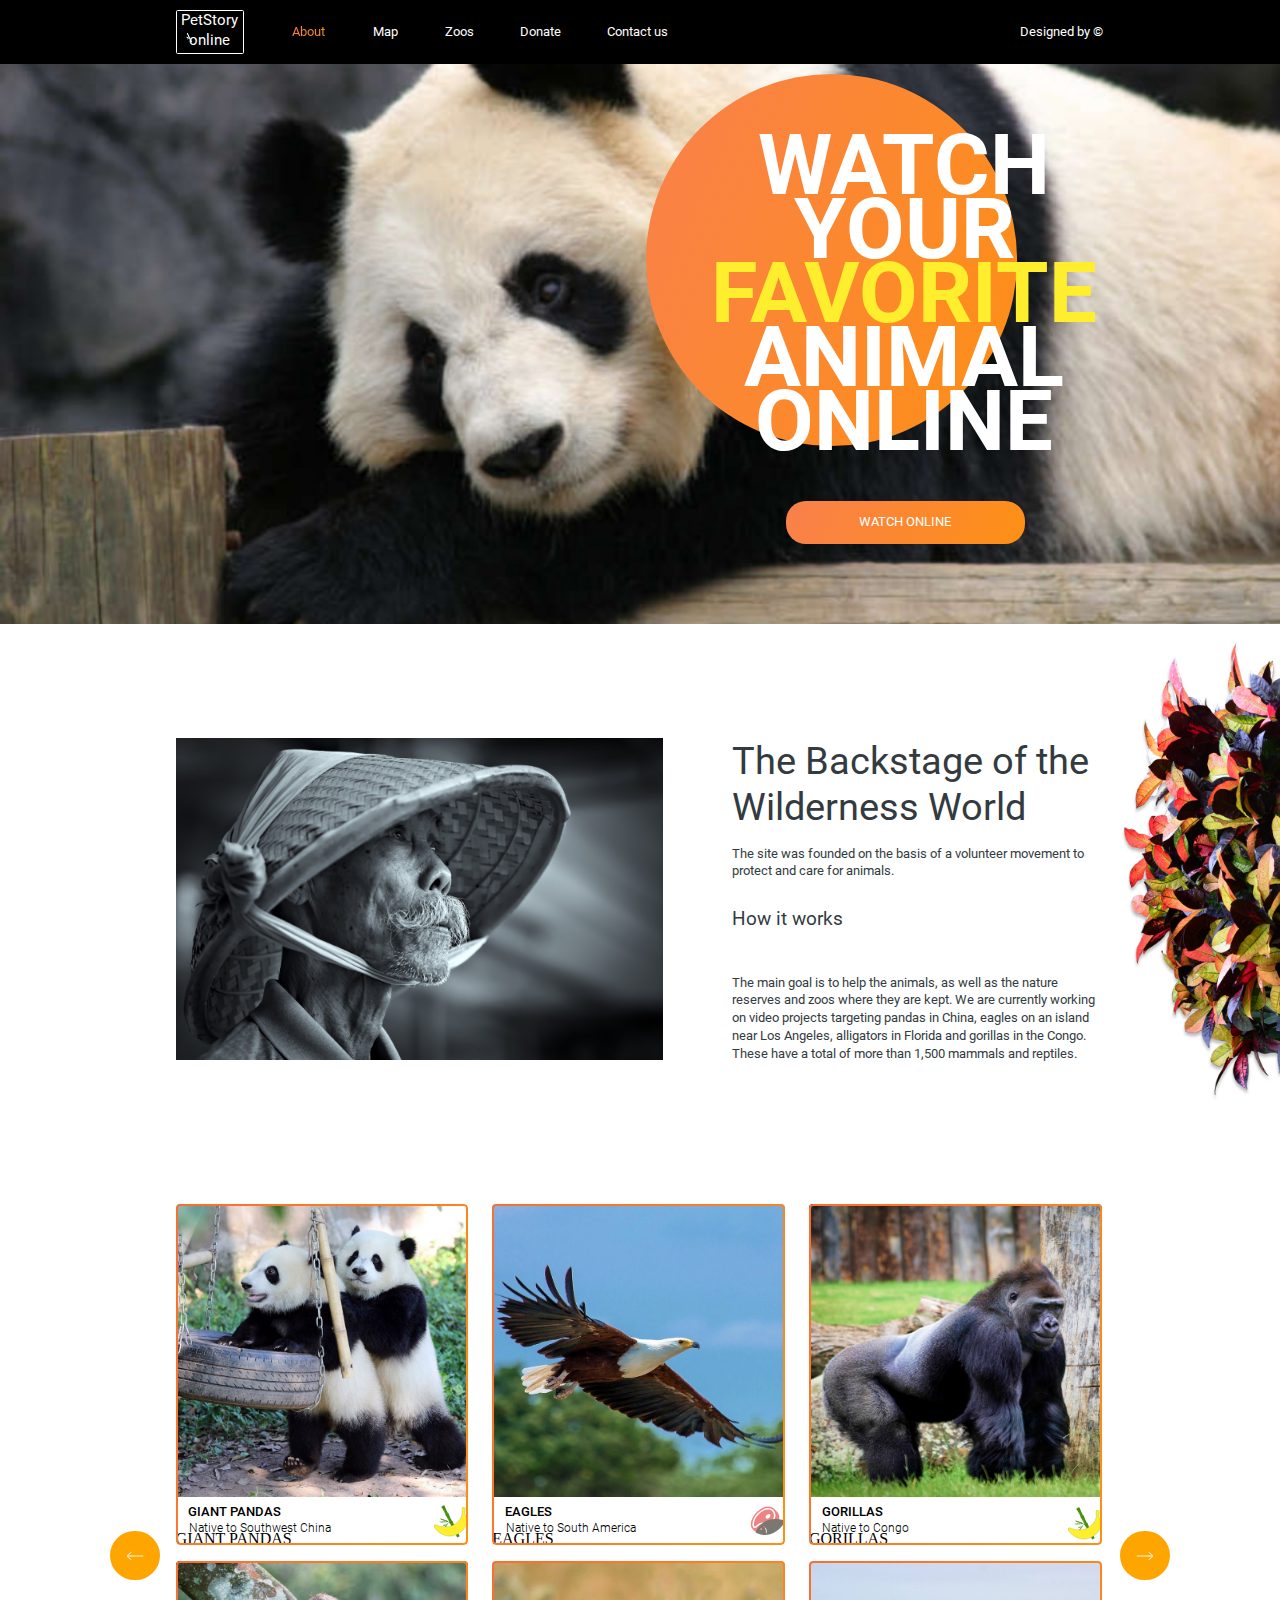
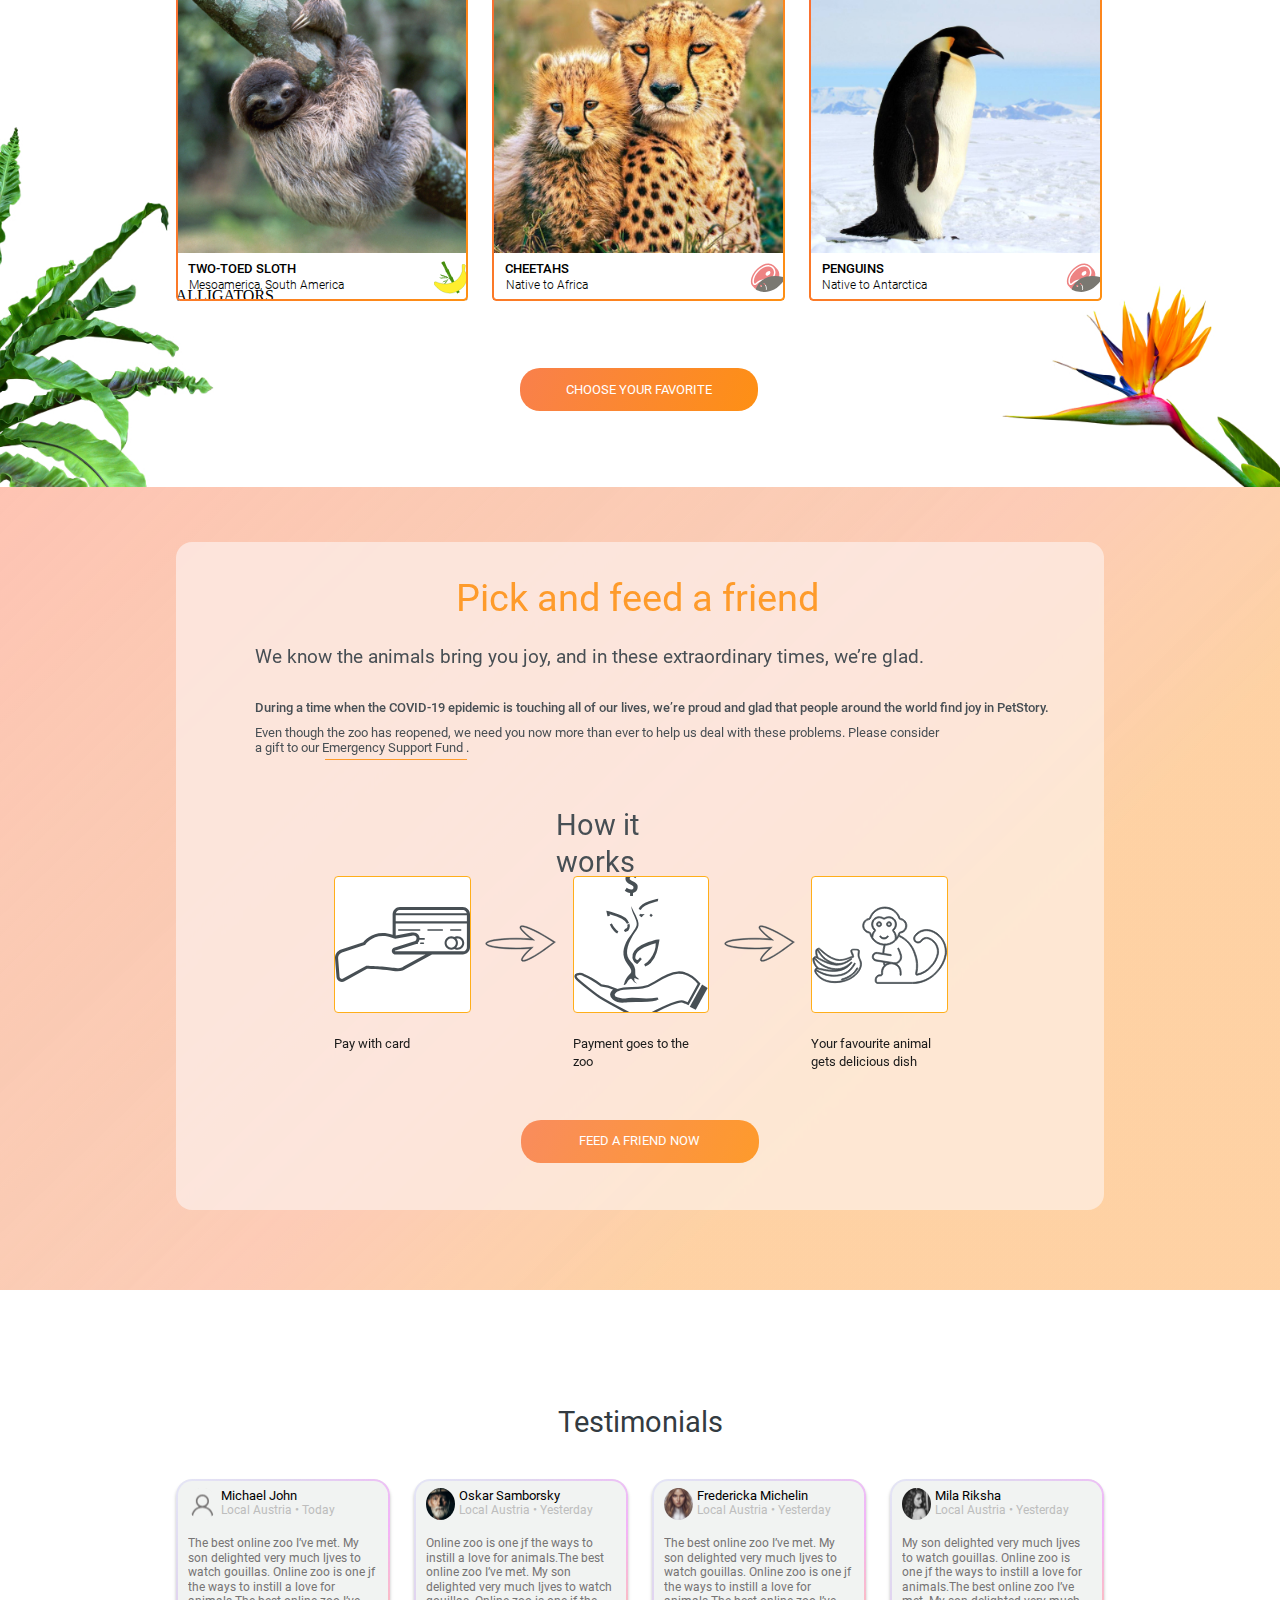
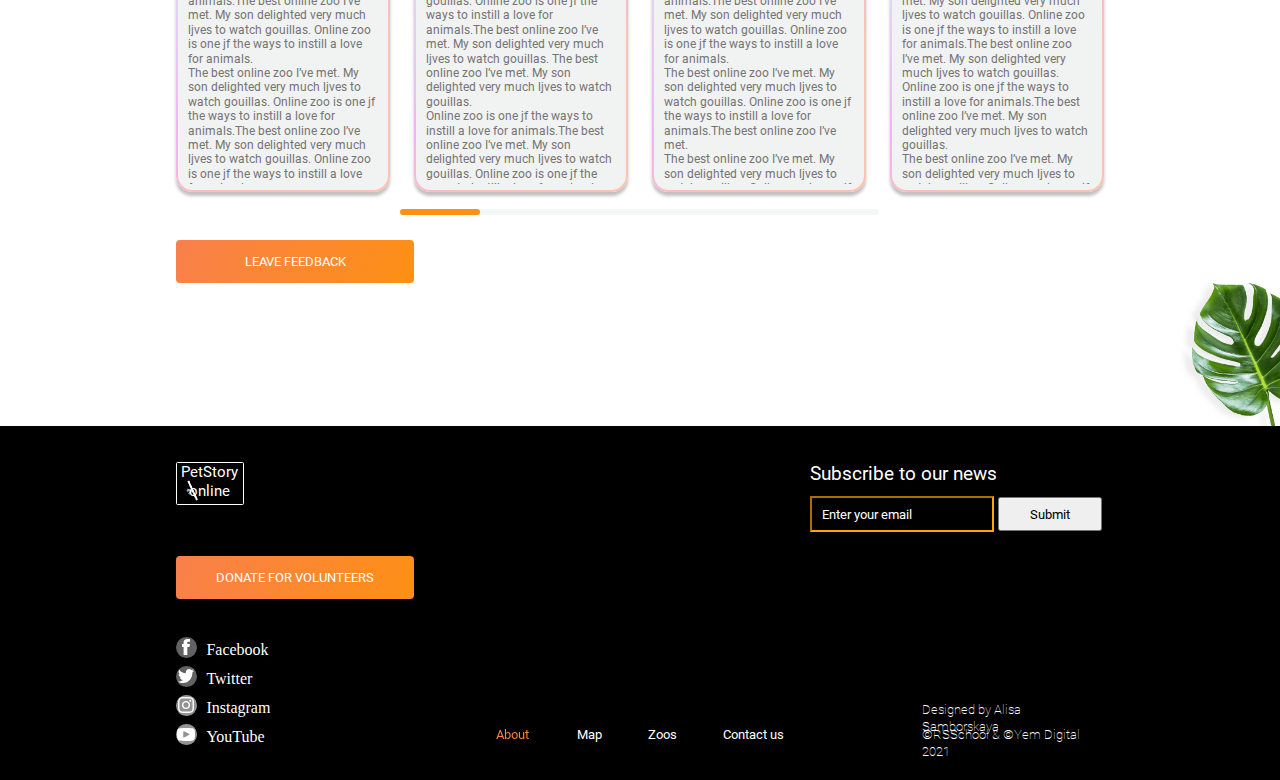
==== commit 718ee6ca: "feat: add 640px layout of main page and start doing donate layouts" ====
--- a/online-zoo/pages/main/index.html
+++ b/online-zoo/pages/main/index.html
@@ -35,6 +35,7 @@
             </div>
             <a href="https://www.figma.com/file/jfEFwkXVj1WRq7sUHDr8os/PetStory-online">
                 <div class="designed">Designed by &#169;</div>
+                <div class="burger__menu"></div>
             </a>
         </div>
     </header>
@@ -42,7 +43,7 @@
         <section class="section1">
             <div class="ellips"></div>
             <div class="image__motto">WATCH YOUR <span class="favorite">FAVORITE</span> ANIMAL ONLINE</div>
-            <button class="orange__button button1" type="button">WATH ONLINE</button>
+            <button class="orange__button button1" type="button">WATCH ONLINE</button>
         </section>
         <section class="section2">
             <button class="round__button rb__left" type="button"></button>
@@ -75,8 +76,10 @@
                             <div class="animals__block__info__text">
                                 <p class="animals__block__info__text__name">GIANT PANDAS</p>
                                 <p class="text__name__1000">GIANT PANDAS</p>
+                                <p class="text__name__640">GIANT PANDAS</p>
                                 <p class="animals__block__info__text__place">Native to Southwest China</p>
                                 <p class="text__place__1000">Native to Southwest China</p>
+                                <p class="text__place__640">Native to Southwest China</p>
                             </div>
                             <div class="animals__block__info__image">
                                 <div class="animals__fruit"></div>
@@ -85,8 +88,10 @@
                         <div class="slider__text">
                             <p class="slider__text__name">GIANT PANDAS</p>
                             <p class="slider__text__name__1000">GIANT PANDAS</p>
+                            <p class="slider__text__name__640">GIANT PANDAS</p>
                             <p class="slider__text__place">Native to Southwest China</p>
                             <p class="slider__text__place___1000">Native to Southwest China</p>
+                            <p class="slider__text__place___640">Native to Southwest China</p>
                         </div>
                     </div>
                     <div class="animals__block">
@@ -95,8 +100,10 @@
                             <div class="animals__block__info__text">
                                 <p class="animals__block__info__text__name">EAGLES</p>
                                 <p class="text__name__1000">EAGLES</p>
+                                <p class="text__name__640">EAGLES</p>
                                 <p class="animals__block__info__text__place">Native to South America</p>
                                 <p class="text__place__1000">Native to South America</p>
+                                <p class="text__place__640">Native to South America</p>
                             </div>
                             <div class="animals__block__info__image">
                                 <div class="animals__meat"></div>
@@ -105,8 +112,10 @@
                         <div class="slider__text">
                             <p class="slider__text__name">EAGLES</p>
                             <p class="slider__text__name__1000">EAGLES</p>
+                            <p class="slider__text__name__640">EAGLES</p>
                             <p class="slider__text__place">Native to South America</p>
                             <p class="slider__text__place___1000">Native to South America</p>
+                            <p class="slider__text__place___640">Native to South America</p>
                         </div>
                     </div>
                     <div class="animals__block">
@@ -118,8 +127,10 @@
                             <div class="animals__block__info__text">
                                 <p class="animals__block__info__text__name">GORILLAS</p>
                                 <p class="text__name__1000">CHEETAHS</p>
+                                <p class="text__name__640">GORILLAS</p>
                                 <p class="animals__block__info__text__place">Native to Congo</p>
                                 <p class="text__place__1000">Native to Africa</p>
+                                <p class="text__place__640">Native to Congo</p>
                             </div>
                             <div class="animals__block__info__image">
                                 <div class="animals__fruit__1600"></div>
@@ -129,8 +140,10 @@
                         <div class="slider__text">
                             <p class="slider__text__name">GORILLAS</p>
                             <p class="slider__text__name__1000">CHEETAHS</p>
+                            <p class="slider__text__name__640">GORILLAS</p>
                             <p class="slider__text__place">Native to Congo</p>
                             <p class="slider__text__place___1000">Native to Africa</p>
+                            <p class="slider__text__place___640">Native to Congo</p>
                         </div>
                     </div>
                     <div class="animals__block">
@@ -142,8 +155,10 @@
                             <div class="animals__block__info__text">
                                 <p class="animals__block__info__text__name">TWO-TOED SLOTH</p>
                                 <p class="text__name__1000">GORILLAS</p>
+                                <p class="text__name__640">ALLIGATORS</p>
                                 <p class="animals__block__info__text__place">Mesoamerica, South America</p>
                                 <p class="text__place__1000">Native to Congo</p>
+                                <p class="text__place__640">Native to Southeastern U. S.</p>
                             </div>
                             <div class="animals__block__info__image">
                                 <div class="animals__fruit"></div>
@@ -152,8 +167,10 @@
                         <div class="slider__text">
                             <p class="slider__text__name">TWO-TOED SLOTH</p>
                             <p class="slider__text__name__1000">GORILLAS</p>
+                            <p class="slider__text__name__640">ALLIGATORS</p>
                             <p class="slider__text__place">Mesoamerica, South America</p>
                             <p class="slider__text__place___1000">Native to Congo</p>
+                            <p class="slider__text__place___640">Mesoamerica, South America</p>
                         </div>
                     </div>
                     <div class="animals__block ab5">
@@ -205,8 +222,8 @@
             <button class="orange__button button2" type="button">CHOOSE YOUR FAVORITE</button>
         </section>
         <section class="section3">
-            <div class="pink__and__feed">
-                <div class="pink__and__feed__inner">
+            <div class="pick__and__feed">
+                <div class="pick__and__feed__inner">
                     <h2 class="paf__title">Pick and feed a friend</h2>
                     <p class="paf__title2">We know the animals bring you joy, and in these extraordinary times, we’re glad.</p>
                     <p class="paf__text">During a time when the COVID-19 epidemic is touching all of our lives,  
--- a/online-zoo/pages/main/style.css
+++ b/online-zoo/pages/main/style.css
@@ -182,6 +182,10 @@
     background: linear-gradient(113.96deg, #F9804B 1.49%, #FE9013 101.44%);
     -webkit-background-clip: text;
     -webkit-text-fill-color: transparent;
+}
+
+.burger__menu {
+    display: none;
 }
 
 main {
@@ -632,7 +636,7 @@
     opacity: 0.9;
 }
 
-.pink__and__feed {
+.pick__and__feed {
     width: 1160px;
     height: 835px;
     background: rgba(253, 253, 255, 0.52);
@@ -642,7 +646,7 @@
     top: -16px;
 }
 
-.pink__and__feed__inner {
+.pick__and__feed__inner {
     width: inherit;
     height: 621px;
     position: relative;
@@ -1203,4 +1207,14 @@
     height: 21px;
     color: white;
     margin: 0px;
+}
+
+
+
+
+@media (max-width: 2000px) {
+    .button2 {
+        left: 41.625vw;
+        position: absolute;
+    }
 }--- a/online-zoo/pages/main/style-small.css
+++ b/online-zoo/pages/main/style-small.css
@@ -152,6 +152,10 @@
         background: linear-gradient(113.96deg, #F9804B 1.49%, #FE9013 101.44%);
         -webkit-background-clip: text;
         -webkit-text-fill-color: transparent;
+    }
+
+    .burger__menu {
+        display: none;
     }
 
     main {
@@ -608,7 +612,7 @@
         opacity: 0.9;
     }
     
-    .pink__and__feed {
+    .pick__and__feed {
         width: 940px;
         height: 796px;
         background: rgba(253, 253, 255, 0.52);
@@ -617,7 +621,7 @@
         position: relative;
     }
     
-    .pink__and__feed__inner {
+    .pick__and__feed__inner {
         width: inherit;
         height: 592px;
         position: relative;
--- a/online-zoo/pages/main/style-tablet.css
+++ b/online-zoo/pages/main/style-tablet.css
@@ -37,8 +37,8 @@
     }
     
     .logo {
-        width: 82px;
-        height: 52px;
+        width: 47px;
+        height: 29px;
         border: white solid 1px;
         border-radius: 2px;
         text-align: center;
@@ -50,8 +50,8 @@
         font-family: 'Roboto-Regular';
         font-style: normal;
         font-weight: 400;
-        font-size: 19.01px;
-        line-height: 24.5px;
+        font-size: 12.29px;
+        line-height: 14.75px;
         color: white;
         margin: 0px;
     }
@@ -154,6 +154,13 @@
         background: linear-gradient(113.96deg, #F9804B 1.49%, #FE9013 101.44%);
         -webkit-background-clip: text;
         -webkit-text-fill-color: transparent;
+    }
+
+    .burger__menu {
+        display: flex;
+        width: 18px;
+        height: 10px;
+        background: url('./../../assets/icons/burger-menu-line.svg') no-repeat, url('./../../assets/icons/burger-menu-line.svg') no-repeat 0px 4px, url('./../../assets/icons/burger-menu-line.svg') no-repeat 0px 8px;
     }
 
     main {
@@ -175,8 +182,8 @@
         background: linear-gradient(113.96deg, #F9804B 1.49%, #FE9013 101.44%);
         border-radius: 90%;
         position: absolute;
-        left: 355px;
-        top: 69px;
+        left: 330.99px;
+        top: 44.23px;
     }
     
     .image__motto {
@@ -187,8 +194,8 @@
         font-weight: 700;
         font-size: 54.42px;
         position: absolute;
-        left: 314px;
-        top: 122.8px;
+        left: 368.29px;
+        top: 82.04px;
         text-align: center;
         color: white;
         line-height: 40.81px;
@@ -229,21 +236,22 @@
     }
     
     .button2 {
-        left: 200px;
-        top: 1696px;
+        left: 170px;
+        top: 1697px;
         border-radius: 25px;
         position: absolute;
     }
     
     .button3 {
-        left: 221px;
-        bottom: 50px;
+        left: 171px;
+        bottom: 60px;
         border-radius: 25px;
         position: absolute;
     }
     
     .button4 {
-        bottom: 0px;
+        width: 240px !important;
+        bottom: -7px;
         border-radius: 5px;
         position: absolute;
     }
@@ -257,7 +265,7 @@
         justify-content: center;
         align-items: center;
         width: 100%;
-        height: 1477px;
+        height: 1443px;
     }
     
     .round__button {
@@ -272,7 +280,7 @@
     .rb__left {
         position: absolute;
         top: 1223px;
-        left: 223px;
+        left: 242px;
         background: orange url('./../../assets/icons/small-arrow-left.svg') no-repeat center;
         z-index: 10;
     }
@@ -284,7 +292,7 @@
     .rb__right {
         position: absolute;
         top: 1223px;
-        left: 315px;
+        left: 333px;
         background: orange url('./../../assets/icons/small-arrow-right.svg') no-repeat center;
         z-index: 10;
     }
@@ -298,7 +306,7 @@
         width: 231px;
         height: 476px;
         top: 375px;
-        left: 410px;
+        left: 418px;
         position: absolute;
         overflow: hidden;
     }
@@ -313,7 +321,7 @@
     .flower__two__box {
         width: 386px;
         height: 202px;
-        top: 1649px;
+        top: 1650px;
         position: absolute;
         overflow: hidden;
     }
@@ -326,10 +334,10 @@
     }
     
     .flower__three {
-        width: 241px;
-        height: 180px;
+        width: 175px;
+        height: 131px;
         top: 1720px;
-        left: 400px;
+        left: 465px;
         position: absolute;
         margin: 0px;
     }
@@ -341,7 +349,7 @@
         width: 600px;
         height: 1203px;
         position: relative;
-        top: -100px;
+        top: -94px;
         margin: 0px;
     }
     
@@ -349,7 +357,8 @@
         display: flex;
         justify-content: space-between;
         width: 495px;
-        height: 427px;
+        height: 367px;
+        position: relative;
     }
     
     .backstage__image {
@@ -362,6 +371,7 @@
     .backstage__block {
         width: inherit;
         height: inherit;
+        position: relative;
     }
     
     .backstage__block__title {
@@ -370,10 +380,10 @@
         font-weight: 400;
         font-size: 48px;
         line-height: 57.6px;
-        width: inherit;
+        width: 454px;
         height: 116px;
         color: #333B41;
-        margin: 0px;
+        position: relative;
     }
     
     .backstage__block__title__text {
@@ -381,12 +391,10 @@
         font-style: normal;
         font-weight: 400;
         font-size: 16px;
-        width: inherit;
+        width: 454px;
         height: 42px;
         line-height: 20.8px;
         color: #333B41;
-        margin: 0px;
-        top: 20px;
         position: relative;
     }
     
@@ -398,9 +406,8 @@
         width: inherit;
         height: 29px;
         color: #333B41;
-        margin: 0px;
-        top: 54px;
-        position: relative;
+        position: relative;
+        margin-top: -5px;
     }
     
     .howitworks__text {
@@ -409,13 +416,10 @@
         font-weight: 400;
         font-size: 16px;
         width: inherit;
-        height: 132px;
+        height: 110px;
         line-height: 22.4px;
         color: #333B41;
-        margin: 0px;
-        top: 295px;
-        bottom: 3px;
-        position: absolute;
+        margin-top: -35px;
     }
     
     .animals {
@@ -426,6 +430,8 @@
         row-gap: 92px;
         width: inherit;
         height: 801px;
+        position: relative;
+        top: 50px;
     }
     
     .animals__block {
@@ -461,8 +467,8 @@
       }
     
     .animals__block__picture {
-        width: 294px;
-        height: 294px;
+        width: 285.24px;
+        height: 285.24px;
     }
     
     .animals__block:hover .animals__block__picture {
@@ -475,16 +481,16 @@
         justify-content: center;
         align-items: center;
         width: 100%;
-        height: 60px;
+        height: 46.76px;
         background: white;
         position: absolute;
-        bottom: -50px;
+        bottom: -46.76px;
         transition: 0.5s ease-in-out;
         z-index: 0;
     }
     
     .animals__block:hover .slider__text {
-        bottom: 60px;
+        bottom: 46.76px;
     }
     
     .slider__text__name {
@@ -492,6 +498,10 @@
     }
 
     .slider__text__name__1000 {
+        display: none;
+    }
+
+    .slider__text__name__640 {
         display: initial;
         font-family: 'Roboto-Medium';
         font-style: normal;
@@ -510,6 +520,10 @@
     }
 
     .slider__text__place___1000 {
+        display: none;
+    }
+
+    .slider__text__place___640 {
         display: initial;
         font-family: 'Roboto-Light';
         font-style: normal;
@@ -527,7 +541,7 @@
         display: flex;
         justify-content: space-between;
         width: inherit;
-        height: 59px;
+        height: 46.76px;
         z-index: 10;
         margin-top: -5px;
         position: relative;
@@ -544,17 +558,21 @@
     }
 
     .text__name__1000 {
+        display: none;
+    }
+
+    .text__name__640 {
         display: initial;
         font-family: 'Roboto-Medium';
         font-style: normal;
         font-weight: 500;
-        font-size: 16px;
-        line-height: 22.4px;
+        font-size: 12.47px;
+        line-height: 17.46px;
         color: black;
         width: inherit;
-        height: 22px;
-        top: 8px;
-        left: 16px;
+        height: 17px;
+        top: 6px;
+        left: 12.47px;
         position: relative;
         margin: 0px;
     }
@@ -564,17 +582,21 @@
     }
 
     .text__place__1000 {
+        display: none;
+    }
+
+    .text__place__640 {
         display: initial;
         font-family: 'Roboto-Light';
         font-style: normal;
         font-weight: 300;
-        font-size: 15px;
-        line-height: 18px;
+        font-size: 11.69px;
+        line-height: 14.03px;
         color: black;
         width: inherit;
-        height: 18px;
-        bottom: 12px;
-        left: 17px;
+        height: 14px;
+        bottom: 9px;
+        left: 12.47px;
         position: absolute;
         margin: 0px;
     }
@@ -619,20 +641,24 @@
         opacity: 0.9;
     }
     
-    .pink__and__feed {
+    .pick__and__feed {
+        display: flex;
+        flex-direction: column;
+        justify-content: flex-start;
         width: 640px;
         height: 741px;
         background: rgba(253, 253, 255, 0.52);
         backdrop-filter: blur(2px);
         border-radius: 20px;
         position: relative;
-    }
-    
-    .pink__and__feed__inner {
-        width: inherit;
-        height: 592px;
-        position: relative;
-        top: 41px;
+        top: 0.1px;
+    }
+    
+    .pick__and__feed__inner {
+        width: inherit;
+        height: 577px;
+        position: relative;
+        top: -0.1px;
     }
     
     .paf__title {
@@ -640,13 +666,13 @@
         font-family: 'Roboto-Regular';
         font-style: normal;
         font-weight: 400;
-        font-size: 48px;
-        line-height: 58px;
+        font-size: 42px;
+        line-height: 50.4px;
         width: 405px;
         height: 50px;
         color: #FE9013;
-        top: 0px;
-        left: 20px;
+        top: 10px;
+        left: 120px;
         position: relative;
         margin: 0px;
     }
@@ -655,13 +681,15 @@
         font-family: 'Roboto-Regular';
         font-style: normal;
         font-weight: 400;
-        font-size: 24px;
-        width: 500px;
+        font-size: 22px;
+        line-height: 26.4px;
+        width: 600px;
         height: 52px;
         color: #333B41;
-        top: 78px;
-        position: absolute;
-        margin: 0px;
+        position: absolute;
+        margin: 0px;
+        margin-left: -30px;
+        word-wrap: break-word;
     }
     
     .paf__text {
@@ -669,13 +697,15 @@
         font-style: normal;
         font-weight: 500;
         font-size: 16px;
-        line-height: 21px;
+        line-height: 20.8px;
         color: #333B41;
-        width: 500px;
+        width: 600px;
         height: 42px;
-        top: 127px;
-        position: absolute;
-        margin: 0px;
+        margin: 0px;
+        margin-left: -30px;
+        margin-top: 25px;
+        word-wrap: break-word;
+        white-space: normal;
     }
     
     .paf__text2 {
@@ -683,12 +713,14 @@
         font-style: normal;
         font-weight: 400;
         font-size: 16px;
+        line-height: 20.8px;
         color: #333B41;
-        width: 500px;
+        width: 600px;
         height: 42px;
-        top: 179px;
-        position: absolute;
-        margin: 0px;
+        margin: 0px;
+        margin-left: -30px;
+        margin-top: 27px;
+        word-wrap: break-word;
     }
     
     .emergency {
@@ -714,10 +746,11 @@
         flex-direction: column;
         justify-content: space-between;
         align-items:  center;
-        width: 540px;
+        width: 588px;
         height: 311px;
-        bottom: 0px;
-        margin: 0px;
+        margin: 0px;
+        margin-left: -64px;
+        margin-top: 25px;
         position: absolute;
     }
     
@@ -735,7 +768,7 @@
     
     .paf__block__diagram {
         display: flex;
-        width: 540px;
+        width: 588px;
         height: 244px;
     }
     
@@ -777,36 +810,52 @@
     }
     
     .paf__arrow__block {
-        display: none;
-        width: 130px;
-        height: 168px;
-        background: url('./../../assets/icons/paf-arrow.svg') no-repeat center;
+        display: initial;
+        width: 42px;
+        height: 244px;
+        background: none;
+        position: relative;
+    }
+
+    .paf__arrow__block::before {
+        content: "";
+        width: 100px;
+        height: 100px;
+        background: url('./../../assets/icons/green-arrow.svg') no-repeat center;
+        top: -52px;
+        left: -35px;
+        z-index: 30;
+        position: absolute;
     }
 
     .section4 {
         width: 100%;
-        height: 621px;
+        height: 670px;
     }
 
     .flower__four__box {
-        bottom: 395px;
-        right: 20px;
+        width: 25.48vw;
+        height: 23.99vw;
+        bottom: 272px;
+        right: 0px;;
         position: absolute;
         overflow: hidden;
     }
     
     .flower__four {
-        width: 340px;
-        height: 340px;
-        margin: 0px;
-        padding: 0px;
+        width: 35.48vw;
+        height: 33.49vw;
+        right: -14.843vw;
     }
     
     .testimonials {
+        display: flex;
+        flex-direction: column;
+        justify-content: space-between;
+        align-items: center;
         width: 600px;
-        height: 488px;
-        position: relative;
-        top: 100px;
+        height: 528px;
+        position: relative;
     }
     
     .testimonials__title {
@@ -818,8 +867,9 @@
         color: #333B41;
         width: 206px;
         height: 47px;
-        left: 215px;
-        margin: 0px;
+        left: 195px;
+        margin: 0px;
+        margin-top: 10px;
         position: absolute;
     }
     
@@ -827,8 +877,8 @@
         display: flex;
         flex-direction: column;
         justify-content: space-between;
-        width: inherit;
-        height: 391px;
+        width: 600px;
+        height: 357px;
         top: 94px;
         position: relative;
     }
@@ -837,7 +887,7 @@
         display: flex;
         flex-direction: column;
         justify-content: space-around;
-        align-items: center;
+        align-items: flex-start;
         width: 600px;
         height: 109px;
         background: #F1F3F2;
@@ -930,8 +980,8 @@
         font-size: 15px;
         line-height: 18px;
         color: #767474;
-        width: 237px;
-        height: 309px;
+        width: 553px;
+        height: 38px;
         margin: 0px;
         overflow: hidden;
     }
@@ -1091,7 +1141,7 @@
     }
     
     .subscribe {
-        display: flex;
+        display: none;
         flex-direction: column;
         justify-content: space-between;
         width: 367px;
--- a/online-zoo/pages/main/big-small-trans.css
+++ b/online-zoo/pages/main/big-small-trans.css
@@ -64,6 +64,16 @@
         line-height: 1.4vw;
         width: 6.5625vw;
         height: 1.375vw;
+    }
+
+    .burger__menu {
+        display: none;
+    }
+
+    main {
+        width: 100vw;
+        display: flex;
+        flex-wrap: wrap;
     }
 
     .section1 {
@@ -309,7 +319,7 @@
         height: 62.75vw;
     }
     
-    .pink__and__feed {
+    .pick__and__feed {
         width: 72.5vw;
         height: 52.187vw;
         backdrop-filter: blur(2px);
@@ -317,7 +327,7 @@
         top: -1vw;
     }
     
-    .pink__and__feed__inner {
+    .pick__and__feed__inner {
         height: 38.81vw;
         top: 2.56vw;
     }
--- a/online-zoo/pages/main/small-tablet-trans.css
+++ b/online-zoo/pages/main/small-tablet-trans.css
@@ -5,6 +5,1156 @@
 
     .header {
         width: 100vw;
-        height: 5vw;
-    }
+        height: 8vw;
+        margin-bottom: -8vw;;
+    }
+
+    .header__container {
+        width: 94vw;
+        height: inherit;
+    }
+
+    .logo__nav__block {
+        width: 57.6vw;
+        height: inherit;
+    }
+    
+    .logo {
+        width: 8.2vw;
+        height: 5.2vw;
+        border: white solid 1px;
+        border-radius: 0.2vw;
+        text-align: center;
+        background: url('./../../assets/icons/bamboo.svg') no-repeat;
+        background-position: 1.1vw 2.164vw;
+    }
+
+    .petstory {
+        font-size: 1.901vw;
+        line-height: 2.45vw;
+        color: white;
+        margin: 0px;
+    }
+
+    .nav {
+        width: 43.1vw;
+        height: 2.2vw;
+    }
+    
+    .nav__block {
+        font-size: 1.6vw;
+        line-height: 2.24vw;
+        height: inherit;
+    }
+    
+    .nb1 {
+        width: 4.3vw;
+        margin: 0px;
+        background: linear-gradient(113.96deg, #F9804B 1.49%, #FE9013 101.44%);
+        -webkit-background-clip: text;
+        -webkit-text-fill-color: transparent;
+        cursor: pointer;
+    }
+    
+    .nb2 {
+        width: 3.2vw;
+        margin: 0px;
+        color: white;
+        cursor: pointer;
+    }
+    
+    .nb2:hover {
+        background: linear-gradient(113.96deg, #F9804B 1.49%, #FE9013 101.44%);
+        -webkit-background-clip: text;
+        -webkit-text-fill-color: transparent;
+    }
+    
+    .nb3 {
+        width: 3.6vw;
+        margin: 0px;
+        color: white;
+        cursor: pointer;
+    }
+    
+    .nb3:hover {
+        background: linear-gradient(113.96deg, #F9804B 1.49%, #FE9013 101.44%);
+        -webkit-background-clip: text;
+        -webkit-text-fill-color: transparent;
+    }
+    
+    .nb4 {
+        width: 5.1vw;
+        margin: 0px;
+        color: white;
+        cursor: pointer;
+    }
+    
+    .nb4:hover {
+        background: linear-gradient(113.96deg, #F9804B 1.49%, #FE9013 101.44%);
+        -webkit-background-clip: text;
+        -webkit-text-fill-color: transparent;
+    }
+    
+    .nb5 {
+        width: 7.8vw;
+        margin: 0px;
+        color: white;
+        cursor: pointer;
+    }
+    
+    .nb5:hover {
+        background: linear-gradient(113.96deg, #F9804B 1.49%, #FE9013 101.44%);
+        -webkit-background-clip: text;
+        -webkit-text-fill-color: transparent;
+    }
+    
+    .designed {
+        font-family: 'Roboto-Regular';
+        font-style: normal;
+        font-weight: 500;
+        font-size: 1.6vw;
+        line-height: 2.24vw;
+        color: white;
+        width: 10.5vw;
+        height: 2.2vw;
+    }
+    
+    .designed:hover {
+        background: linear-gradient(113.96deg, #F9804B 1.49%, #FE9013 101.44%);
+        -webkit-background-clip: text;
+        -webkit-text-fill-color: transparent;
+    }
+
+    .burger__menu {
+        display: none;
+    }
+
+    main {
+        width: 100vw;
+        display: flex;
+        flex-wrap: wrap;
+    }
+
+    .section1 {
+        width: 100vw;
+        height: 58.4vw;
+        background: url("./../../assets/images/Giant-Panda-small-desk.jpg") no-repeat;
+        padding-top: 8vw;
+    }
+
+    .ellips {
+        width: 36.7vw;
+        height: 36.7vw;
+        background: linear-gradient(113.96deg, #F9804B 1.49%, #FE9013 101.44%);
+        border-radius: 90%;
+        position: absolute;
+        left: 45.5vw;
+        top: 6.9vw;
+    }
+    
+    .image__motto {
+        width: 40.025vw;
+        height: 32vw;
+        font-family: 'Roboto-Bold';
+        font-style: normal;
+        font-weight: 700;
+        font-size: 8.52vw;
+        position: absolute;
+        left: 51.4vw;
+        top: 12.28vw;
+        text-align: center;
+        color: white;
+        line-height: 6.39vw;
+        z-index: 5;
+    }
+    
+    .favorite {
+        color: #FFEE2E;
+    }
+    
+    .orange__button {
+        font-family: 'Roboto-Regular';
+        font-style: normal;
+        font-weight: 500;
+        font-size: 1.6vw;
+        line-height: 140%;
+        width: 29.8vw;
+        height: 5.4vw;
+        color: white;
+        background: linear-gradient(113.96deg, #F9804B 1.49%, #FE9013 101.44%);
+        border: none;
+        cursor: pointer;
+    }
+    
+    .orange__button:hover {
+        background: #E47209;
+    }
+    
+    .orange__button:focus {
+        background: #4B9200;
+    }
+    
+    .button1 {
+        left: 56.5vw;
+        top: 48.3vw;
+        border-radius: 2.5vw;
+        position: absolute;
+    }
+    
+    .button2 {
+        left: 35.1vw;
+        top: 213.4vw;
+        border-radius: 2.5vw;
+        position: absolute;
+    }
+    
+    .button3 {
+        left: 32.1vw;
+        bottom: 5vw;
+        border-radius: 2.5vw;
+        position: absolute;
+    }
+    
+    .button4 {
+        bottom: 0px;
+        border-radius: 0.5vw;
+        position: absolute;
+    }
+    
+    .button5 {
+        border-radius: 0.5vw;
+    }
+
+    .section2 {
+        display: flex;
+        justify-content: center;
+        align-items: center;
+        width: 100vw;
+        height: 166.4vw;
+    }
+    
+    .round__button {
+        width: 6.2vw;
+        height: 6.2vw;
+        position: relative;
+        border-radius: 90%;
+        border: none;
+        cursor: pointer;
+    }
+    
+    .rb__left {
+        position: absolute;
+        top: 162.2vw;
+        left: 35.3vw;
+        background: orange url('./../../assets/icons/small-arrow-left.svg') no-repeat center;
+        z-index: 20;
+    }
+    
+    .rb__left:focus {
+        background: #4B9200 url('./../../assets/icons/small-arrow-left.svg') no-repeat center;
+    }
+    
+    .rb__right {
+        position: absolute;
+        top: 162.2vw;
+        left: 58.6vw;
+        background: orange url('./../../assets/icons/small-arrow-right.svg') no-repeat center;
+        z-index: 20;
+    }
+    
+    .rb__right:focus {
+        background: #4B9200 url('./../../assets/icons/small-arrow-right.svg') no-repeat center;
+    }
+
+    .flower__one__box {
+        display: none;
+        width: 29.3vw;
+        height: 60.5vw;
+        top: 79.2vw;
+        left: 130.7vw;
+        position: absolute;
+        overflow: hidden;
+    }
+    
+    .flower__one {
+        display: none;
+        position: absolute;
+    }
+
+    .flower__two__box {
+        width: 38.6vw;
+        height: 20.2vw;
+        top: 212.6vw;
+        position: absolute;
+        overflow: hidden;
+    }
+    
+    .flower__two {
+        width: 38.6vw;
+        height: 20.2vw;
+        left: -19.2vw;
+        position: absolute;
+    }
+    
+    .flower__three {
+        width: 24.1vw;
+        height: 18vw;
+        top: 214.8vw;
+        left: 75.9vw;
+        position: absolute;
+        margin: 0px;
+    }
+    
+    .section2__container {
+        display: flex;
+        flex-direction: column;
+        justify-content: space-between;
+        width: 94vw;
+        height: 137vw;
+        position: relative;
+        top: -12vw;
+        margin: 0px;
+    }
+    
+    .backstage {
+        display: flex;
+        justify-content: space-between;
+        width: inherit;
+        height: 42.7vw;
+    }
+    
+    .backstage__image {
+        width: 45.5vw;
+        height: 40.8vw;
+        background: url('./../../assets/images/bamboo-cap-small.jpg') no-repeat;
+    }
+    
+    .backstage__block {
+        width: 45.4vw;
+        height: inherit;
+    }
+    
+    .backstage__block__title {
+        font-family: 'Roboto-Regular';
+        font-style: normal;
+        font-weight: 400;
+        font-size: 4.8vw;
+        line-height: 5.76vw;
+        width: inherit;
+        height: 11.6vw;
+        color: #333B41;
+        margin: 0px;
+    }
+    
+    .backstage__block__title__text {
+        font-family: 'Roboto-Regular';
+        font-style: normal;
+        font-weight: 400;
+        font-size: 1.6vw;
+        width: inherit;
+        height: 4.2vw;
+        line-height: 2.08vw;
+        color: #333B41;
+        margin: 0px;
+        top: 2vw;
+        position: relative;
+    }
+    
+    .howitworks__title {
+        font-family: 'Roboto-Regular';
+        font-style: normal;
+        font-weight: 400;
+        font-size: 2.4vw;
+        width: inherit;
+        height: 2.9vw;
+        color: #333B41;
+        margin: 0px;
+        top: 5.4vw;
+        position: relative;
+    }
+    
+    .howitworks__text {
+        font-family: 'Roboto-Regular';
+        font-style: normal;
+        font-weight: 400;
+        font-size: 1.6vw;
+        width: inherit;
+        height: 13.2vw;
+        line-height: 2.24vw;
+        color: #333B41;
+        margin: 0px;
+        top: 29.5vw;
+        bottom: 0.3vw;
+        position: absolute;
+    }
+    
+    .animals {
+        display: grid;
+        grid-template-columns: 29.4vw 29.4vw 29.4vw;
+        grid-template-rows: 35.4vw 35.4vw;
+        column-gap: 2.9vw;
+        row-gap: 9.2vw;
+        width: inherit;
+        height: 80.1vw;
+        margin-bottom: 0.7vw;
+    }
+    
+    .animals__block {
+        width: 29.4vw;
+        height: 35.4vw;
+        position: relative;
+        border-radius: 0.5vw;
+        margin: 0px;
+        overflow: hidden;
+    }
+    
+    .animals__block::before {
+        content: "";
+        position: absolute;
+        inset: 0;
+        padding: 0.2vw;
+        z-index: 100;
+        border-radius: 0.5vw;
+        background: linear-gradient(113.96deg, #FA6F32 1.49%, #FE9013 101.44%);
+        -webkit-mask:
+           linear-gradient(#fff 0 0) content-box,
+           linear-gradient(#fff 0 0);
+        -webkit-mask-composite: xor;
+                mask-composite: exclude;
+      }
+    
+    .animals__block__picture {
+        width: 29.4vw;
+        height: 29.4vw;
+    }
+    
+    .animals__block:hover .animals__block__picture {
+        transform: scale(1.05);
+        transition: 0.5s ease-in-out;
+    }
+    
+    .slider__text {
+        display: flex;
+        justify-content: center;
+        align-items: center;
+        width: 100%;
+        height: 6vw;
+        background: white;
+        position: absolute;
+        bottom: -5vw;
+        transition: 0.5s ease-in-out;
+        z-index: 0;
+    }
+    
+    .animals__block:hover .slider__text {
+        bottom: 6vw;
+    }
+    
+    .slider__text__name {
+        display: none;
+    }
+
+    .slider__text__name__1000 {
+        display: initial;
+        font-family: 'Roboto-Medium';
+        font-style: normal;
+        font-weight: 500;
+        font-size: 1.6vw;
+        line-height: 2.24vw;
+        color: black;
+        width: inherit;
+        height: 2.2vw;
+        position: relative;
+        margin: 0px;
+    }
+    
+    .slider__text__place {
+        display: none;
+    }
+
+    .slider__text__place___1000 {
+        display: initial;
+        font-family: 'Roboto-Light';
+        font-style: normal;
+        font-weight: 300;
+        font-size: 1.5vw;
+        line-height: 1.8vw;
+        color: black;
+        width: inherit;
+        height: 1.8vw;
+        position: relative;
+        margin: 0px;
+    }
+    
+    .animals__block__info {
+        display: flex;
+        justify-content: space-between;
+        width: inherit;
+        height: 5.9vw;
+        z-index: 10;
+        margin-top: -0.5vw;
+        position: relative;
+        background: white;
+    }
+    
+    .animals__block__info__text {
+        width: 22vw;
+        height: inherit;
+    }
+    
+    .animals__block__info__text__name {
+        display: none;
+    }
+
+    .text__name__1000 {
+        display: initial;
+        font-family: 'Roboto-Medium';
+        font-style: normal;
+        font-weight: 500;
+        font-size: 1.6vw;
+        line-height: 2.24vw;
+        color: black;
+        width: inherit;
+        height: 2.2vw;
+        top: 0.8vw;
+        left: 1.6vw;
+        position: relative;
+        margin: 0px;
+    }
+    
+    .animals__block__info__text__place {
+       display: none;
+    }
+
+    .text__place__1000 {
+        display: initial;
+        font-family: 'Roboto-Light';
+        font-style: normal;
+        font-weight: 300;
+        font-size: 1.5vw;
+        line-height: 1.8vw;
+        color: black;
+        width: inherit;
+        height: 1.8vw;
+        bottom: 1.2vw;
+        left: 1.7vw;
+        position: absolute;
+        margin: 0px;
+    }
+    
+    .animals__block__info__image {
+        width: 5.5vw;
+        height: inherit;
+    
+    }
+    
+    .animals__fruit {
+        width: 4.8vw;
+        height: inherit;
+        background: url('./../../assets/icons/animals-fruit.svg') no-repeat 0.5vw 1.31vw, url('./../../assets/icons/bamboo-green.svg') no-repeat 1vw 1vw;
+    }
+
+    .animals__fruit__1600 {
+        display: none;
+        
+    }
+    
+    .animals__meat {
+        width: 5.5vw;
+        height: inherit;
+        background: url('./../../assets/icons/fish_icon.svg') no-repeat 1.014vw 2.027vw, url('./../../assets/icons/animals-meat.svg') no-repeat 0.4vw 1.2vw;
+    }
+
+    .animals__meat__1000 {
+        display: flex;
+        width: 5.5vw;
+        height: inherit;
+        background: url('./../../assets/icons/fish_icon.svg') no-repeat 1.014vw 2.027vw, url('./../../assets/icons/animals-meat.svg') no-repeat 0.4vw 1.2vw;
+    }
+
+    .section3 {
+        display: flex;
+        justify-content: center;
+        align-items: center;
+        width: 100%;
+        height: 87.6vw;
+        background: linear-gradient(315.75deg, rgba(254, 210, 144, 0.7) 30.06%, #FEBDAB 100.95%, rgba(254, 210, 144, 0.7) 106.36%), linear-gradient(315.75deg, rgba(254, 189, 171, 0.74) 30.06%, rgba(243, 169, 248, 0.66) 50.74%, #E0D8F0 80.49%, #EAF7FE 127.9%, #EAF7FE 149.54%), linear-gradient(315.75deg, rgba(254, 189, 171, 0.74) 30.06%, rgba(243, 169, 248, 0.66) 50.74%, #E0D8F0 80.49%, #EAF7FE 127.9%, #EAF7FE 149.54%);
+        opacity: 0.9;
+    }
+    
+    .pick__and__feed {
+        width: 94vw;
+        height: 79.6vw;
+        background: rgba(253, 253, 255, 0.52);
+        backdrop-filter: blur(2px);
+        border-radius: 2vw;
+        position: relative;
+    }
+
+    .pick__and__feed__inner {
+        width: inherit;
+        height: 59.2vw;
+        position: relative;
+        top: 4.1vw;
+    }
+    
+    .paf__title {
+        font-family: 'Roboto-Regular';
+        font-style: normal;
+        font-weight: 400;
+        font-size: 4.8vw;
+        line-height: 5.8vw;
+        width: 46.3vw;
+        height: 5.8vw;
+        color: #FE9013;
+        top: 0px;
+        left: 23.9vw;
+        position: relative;
+        margin: 0px;
+    }
+    
+    .paf__title2 {
+        font-family: 'Roboto-Regular';
+        font-style: normal;
+        font-weight: 400;
+        font-size: 2.4vw;
+        color: #333B41;
+        top: 7.8vw;
+        left: 4.9vw;
+        position: absolute;
+        margin: 0px;
+    }
+    
+    .paf__text {
+        font-family: 'Roboto-Medium';
+        font-style: normal;
+        font-weight: 500;
+        font-size: 1.6vw;
+        line-height: 2.1vw;
+        color: #333B41;
+        width: 81.3vw;
+        height: 4.2vw;
+        top: 12.7vw;
+        left: 4.9vw;
+        position: absolute;
+        margin: 0px;
+    }
+    
+    .paf__text2 {
+        font-family: 'Roboto-Regular';
+        font-style: normal;
+        font-weight: 400;
+        font-size: 1.6vw;
+        color: #333B41;
+        width: 82.3vw;
+        height: 4.2vw;
+        top: 17.9vw;
+        left: 4.9vw;
+        position: absolute;
+        margin: 0px;
+    }
+    
+    .emergency {
+        color: #333B41 !important;
+        text-decoration: none;
+    }
+    
+    .emergency:hover {
+        color: #FE9013 !important;
+    }
+    
+    .emergency__line {
+        width: 17.8vw;
+        height: 0.1vw;
+        background: #FE9013;
+        position: absolute;
+        top: 21.8vw;
+        left: 20vw;
+    }
+    
+    .paf__block {
+        display: flex;
+        flex-direction: column;
+        justify-content: space-between;
+        align-items:  center;
+        width: 76.4vw;
+        height: 33.1vw;
+        left: 8.8vw;
+        bottom: 0px;
+        margin: 0px;
+        position: absolute;
+    }
+    
+    .paf__block__title {
+        font-family: 'Roboto-Regular';
+        font-style: normal;
+        font-weight: 400;
+        font-size: 3.6vw;
+        line-height: 4.68vw;
+        width: 2.09vw;
+        height: 4.7vw;
+        color: #333B41;
+        margin: 0px;
+    }
+    
+    .paf__block__diagram {
+        display: flex;
+        width: 76.4vw;
+        height: 24.4vw;
+    }
+    
+    .paf__image__block {
+        display: flex;
+        flex-direction: column;
+        justify-content: space-between;
+        width: 16.8vw;
+        height: 24.4vw;
+    }
+    
+    .paf__white__square {
+        width: inherit;
+        height: 16.8vw;
+        background: white;
+        border-radius: 0.5vw;
+        border: orange solid 1px;
+    }
+    
+    .pay__icon {
+        background: white url('./../../assets/icons/pay.svg') no-repeat center;
+    }
+    
+    .zoo__icon {
+        background: white url('./../../assets/icons/zoo.svg') no-repeat center;
+    }
+    
+    .monkey__icon {
+        background: white url('./../../assets/icons/monkey.svg') no-repeat center;
+    }
+    
+    .paf__image__text {
+        font-family: 'Roboto-Regular';
+        font-weight: 400;
+        font-size: 1.6vw;
+        line-height: 2.24vw;
+        width: 16.8vw;
+        height: 4.6vw;
+    }
+    
+    .paf__arrow__block {
+        width: 13vw;
+        height: 16.8vw;
+        background: url('./../../assets/icons/paf-arrow.svg') no-repeat center;
+    }
+
+    .section4 {
+        display: flex;
+        justify-content: center;
+        align-items: center;
+        width: 100%;
+        height: 84.2vw;
+    }
+
+    .flower__four__box {
+        bottom: 39.5vw;
+        right: 0px;
+        position: absolute;
+        overflow: hidden;
+    }
+    
+    .flower__four {
+        width: 34vw;
+        height: 34vw;
+        margin: 0px;
+        padding: 0px;
+        right: -13.5vw;
+    }
+    
+    .testimonials {
+        width: 94vw;
+        height: 60.2vw;
+        position: relative;
+    }
+
+    .testimonials__title {
+        font-family: 'Roboto-Regular';
+        font-style: normal;
+        font-weight: 400;
+        font-size: 3.6vw;
+        line-height: 4.68vw;
+        color: #333B41;
+        width: 20.6vw;
+        height: 4.7vw;
+        left: 36.7vw;
+        margin: 0px;
+        position: absolute;
+    }
+    
+    .testimonials__block {
+        display: flex;
+        justify-content: space-between;
+        width: inherit;
+        height: 39.1vw;
+        top: 7.7vw;
+        position: relative;
+    }
+    
+    .opinion {
+        display: flex;
+        flex-direction: column;
+        justify-content: space-around;
+        align-items: center;
+        width: 29.3vw;
+        height: 39.1vw;
+        background: #F1F3F2;
+        border-radius: 2vw;
+        box-shadow: 0px 4px 4px rgba(0, 0, 0, 0.25);
+        position: relative;
+    }
+    
+    .opinion::before {
+      content: "";
+      position: absolute;
+      inset: 0;
+      border-radius: 2vw;
+      padding: 0.2vw;
+      background: linear-gradient(315.75deg, rgba(254, 189, 171, 0.74) 30.06%, rgba(243, 169, 248, 0.66) 50.74%, #E0D8F0 80.49%, #EAF7FE 127.9%, #EAF7FE 149.54%),
+      linear-gradient(315.75deg, rgba(254, 189, 171, 0.74) 30.06%, rgba(243, 169, 248, 0.66) 50.74%, #E0D8F0 80.49%, #EAF7FE 127.9%, #EAF7FE 149.54%);
+      -webkit-mask:
+         linear-gradient(#fff 0 0) content-box,
+         linear-gradient(#fff 0 0);
+      -webkit-mask-composite: xor;
+              mask-composite: exclude;
+    }
+
+    #opinion4 {
+        display: none;
+    }
+    
+    .opinion__header {
+        display: flex;
+        width: 23.7vw;
+        height: 4vw;
+    }
+    
+    .opinion__header__icon {
+        width: 4.1vw;
+        height: 4vw;
+        margin-right: 0.5vw;
+        border-radius: 90%;
+    }
+    
+    .user__icon1 {
+        background: url('./../../assets/icons/icon-undefined.svg') no-repeat center;
+    }
+    
+    .user__icon2 {
+        background: url('./../../assets/images/icon-oskar.jpg') no-repeat center;
+    }
+    
+    .user__icon3 {
+        background: url('./../../assets/images/icon-fredericka.jpg') no-repeat center;
+    }
+    
+    .user__icon4 {
+        background: url('./../../assets/images/icon-mila.jpg') no-repeat center;
+    }
+    
+    .opinion__header__text {
+        width: 19.6vw;
+        height: 3.7vw;
+    }
+    
+    .opinion__header__text__name {
+        font-family: 'Roboto-Regular';
+        font-style: normal;
+        font-weight: 400;
+        font-size: 1.6vw;
+        line-height: 1.92vw;
+        width: inherit;
+        height: 1.9vw;
+        margin: 0px;
+        color: black;
+    }
+    
+    .opinion__header__text__meta {
+        font-family: 'Roboto-Regular';
+        font-style: normal;
+        font-weight: 300;
+        font-size: 1.5vw;
+        line-height: 1.8vw;
+        width: inherit;
+        height: 1.8vw;
+        margin: 0px;
+        color: #BDBDBD;
+    }
+    
+    .opinion__body {
+        font-family: 'Roboto-Regular';
+        font-style: normal;
+        font-weight: 300;
+        font-size: 1.5vw;
+        line-height: 1.8vw;
+        color: #767474;
+        width: 23.7vw;
+        height: 30.9vw;
+        margin: 0px;
+        overflow: hidden;
+    }
+    
+    .testimonials__slider__bar {
+        display: flex;
+        width: 39vw;
+        height: 0.8vw;
+        top: 48.8vw;
+        left: 28vw;
+        position: absolute;
+        background: #F5F7F6;
+        border-radius: 0.5vw;
+    }
+    
+    .slider__bar__part {
+        width: 7.5vw;
+        height: 0.6vw;
+        border-radius: 0.5vw;
+        cursor: pointer;
+        background: #FE9013;
+    }
+    
+    .slider__bar__part__many {
+        width: 7.5vw;
+        height: 0.6vw;
+        border-radius: 0.5vw;
+        cursor: pointer;
+    }
+    
+    .slider__bar__part__many:hover {
+        background: #FE9013;
+    }
+
+    footer {
+        display: flex;
+        justify-content: center;
+        align-items: center;
+        width: 100%;
+        height: 44.3vw;
+        background-color: black;
+        z-index: 20;
+        position: relative;
+    }
+
+    .footer__container {
+        display: flex;
+        flex-wrap: wrap;
+        width: 93.9vw;
+        height: 35.3vw;
+        position: relative;
+        right: -1.3vw;
+        top: -0.5vw;
+    }
+
+    .logo__footer {
+        font-family: 'Roboto-Regular';
+        font-style: normal;
+        font-weight: 400;
+        font-size: 1.901vw;
+        line-height: 2.45vw;
+        color: white;
+        width: 8.2vw;
+        height: 5.2vw;
+        border: white solid 1px;
+        border-radius: 0.2vw;
+        text-align: center;
+        background: url('./../../assets/icons/bamboo.svg') no-repeat;
+        background-position: 1.1vw 2.164vw;
+    }
+
+    .button5__link {
+        display: flex;
+        width: 29.8vw;
+        height: 5.4vw;
+        position: absolute;
+        top: 5vw;
+        left: 0px;
+    }
+    
+    .social {
+        display: flex;
+        flex-direction: column;
+        justify-content: space-between;
+        width: 11.1vw;
+        height: 13.4vw;
+        position: absolute;
+        left: 0px;
+        bottom: 0px;
+        top: 21.9vw;
+    }
+    
+    .social__block {
+        width: inherit;
+        height: 2.6vw;
+        cursor: pointer;
+    }
+    
+    .social__block .social__name:hover {
+        background: linear-gradient(113.96deg, #F9804B 1.49%, #FE9013 101.44%);
+        -webkit-background-clip: text;
+        -webkit-text-fill-color: transparent;
+    }
+    
+    .social__ellips {
+        width: 2.6vw;
+        height: 2.6vw;
+        border-radius: 50%;
+        margin: 0px;
+        position: absolute;
+        background: rgba(196, 196, 196, 0.5);
+    }
+    
+    .social__name {
+        color: white;
+        margin: 0px;
+        top: 0.5vw;
+        left: 3.8vw;
+        position: relative;
+    }
+    
+    .fb__logo {
+        background:  url('./../../assets/icons/fb-logo.svg') no-repeat center;
+        width: inherit;
+        height: inherit;
+        border-radius: 50%;
+    }
+    
+    .tw__logo {
+        background: url('./../../assets/icons/tw-logo.svg') no-repeat center;
+        width: inherit;
+        height: inherit;
+        border-radius: 50%;
+    }
+    
+    .insta__logo {
+        background: rgba(196, 196, 196, 0.5) url('./../../assets/icons/insta-logo.svg') no-repeat center;
+        width: inherit;
+        height: inherit;
+        border-radius: 50%;
+    }
+    
+    .you__logo {
+        background: rgba(196, 196, 196, 0.5) url('./../../assets/icons/you-logo.svg') no-repeat center;
+        width: inherit;
+        height: inherit;
+        border-radius: 50%;
+    }
+    
+    .nav__footer {
+        display: flex;
+        justify-content: space-between;
+        width: 33.2vw;
+        height: 2.2vw;
+        position: absolute;
+        bottom: 0px;
+        left: 29.1vw;
+    }
+    
+    .subscribe {
+        display: flex;
+        flex-direction: column;
+        justify-content: space-between;
+        width: 36.7vw;
+        height: 8.5vw;
+        position: absolute;
+        right: 3.3vw;
+    }
+    
+    .subscribe__title {
+        width: 23.7vw;
+        height: 2.9vw;
+    }
+    
+    .subscribe__title__text {
+        font-family: 'Roboto-Regular';
+        font-style: normal;
+        font-weight: 400;
+        font-size: 2.4vw;
+        line-height: 2.9vw;
+        color: white;
+    }
+    
+    .submit__block {
+        width: inherit;
+        height: 4.2vw;
+    }
+    
+    .email__input {
+        font-family: 'Roboto-Regular';
+        font-style: normal;
+        font-weight: 400;
+        font-size: 1.6vw;
+        line-height: 2.24vw;
+        width: 22vw;
+        height: 3.8vw;
+        color: white;
+        background: black;
+        text-indent: 1vw;
+        border-color: orange;
+    }
+    
+    .email__input:focus {
+        border-color: #4B9200;
+    }
+    
+    
+    .email__input::placeholder {
+        font-family: 'Roboto-Regular';
+        font-style: normal;
+        font-weight: 400;
+        font-size: 1.6vw;
+        line-height: 2.24vw;
+        color: white;
+    }
+    
+    .submit__button {
+        font-family: 'Roboto-Regular';
+        font-style: normal;
+        font-weight: 400;
+        font-size: 1.6vw;
+        width: 12.9vw;
+        height: 4.2vw;
+        top: 4.3vw;
+        left: 23.8vw;
+        cursor: pointer;
+    }
+    
+    .copyright {
+        display: flex;
+        flex-direction: column;
+        justify-content: space-between;
+        width: 22.8vw;
+        height: 5.2vw;
+    }
+    
+    .copyright__first {
+        font-family: 'Roboto-Thin';
+        font-style: normal;
+        font-weight: 100;
+        font-size: 1.6vw;
+        line-height: 2.08vw;
+        width: 22vw;
+        height: 2.1vw;
+        color: white;
+        margin: 0px;
+    }
+    
+    .copyright__second {
+        font-family: 'Roboto-Thin';
+        font-style: normal;
+        font-weight: 100;
+        font-size: 1.6vw;
+        line-height: 2.08vw;
+        width: 22.8vw;
+        height: 2.1vw;
+        color: white;
+        margin: 0px;
+    }
+    
 }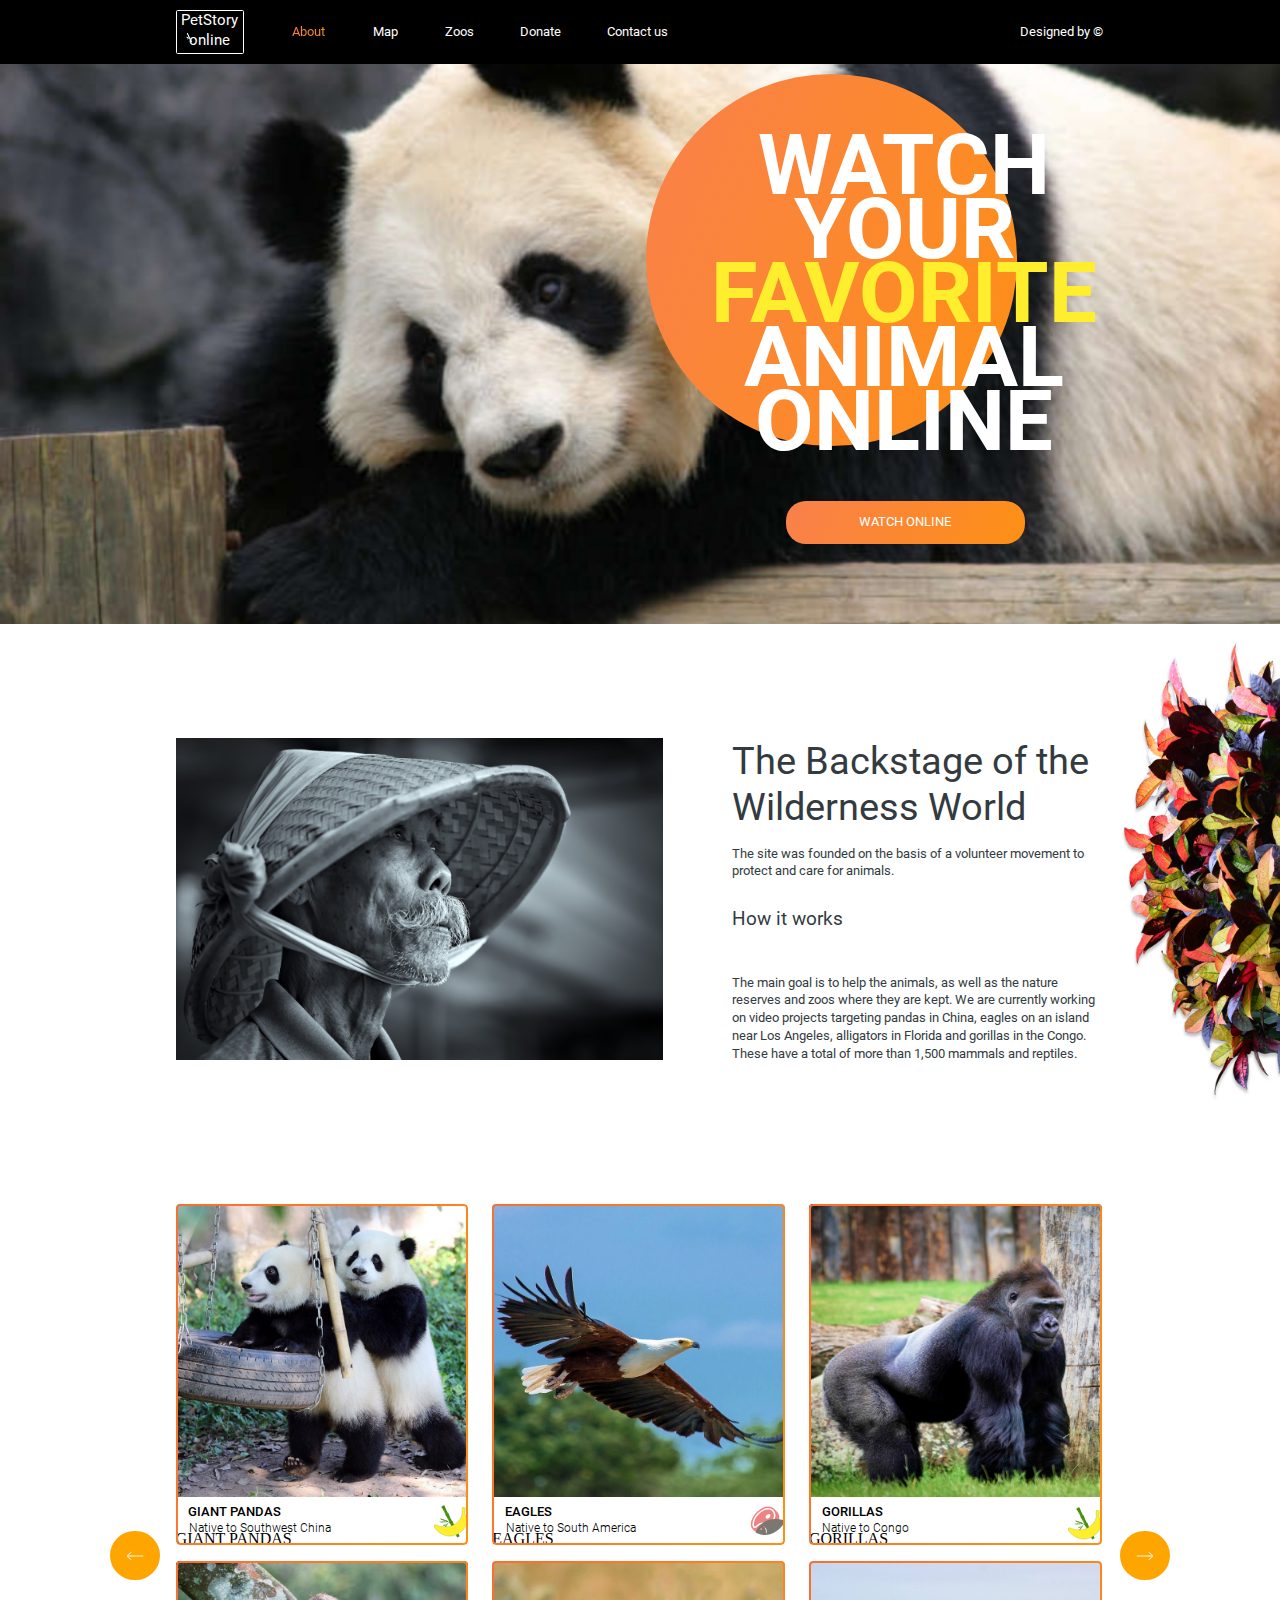
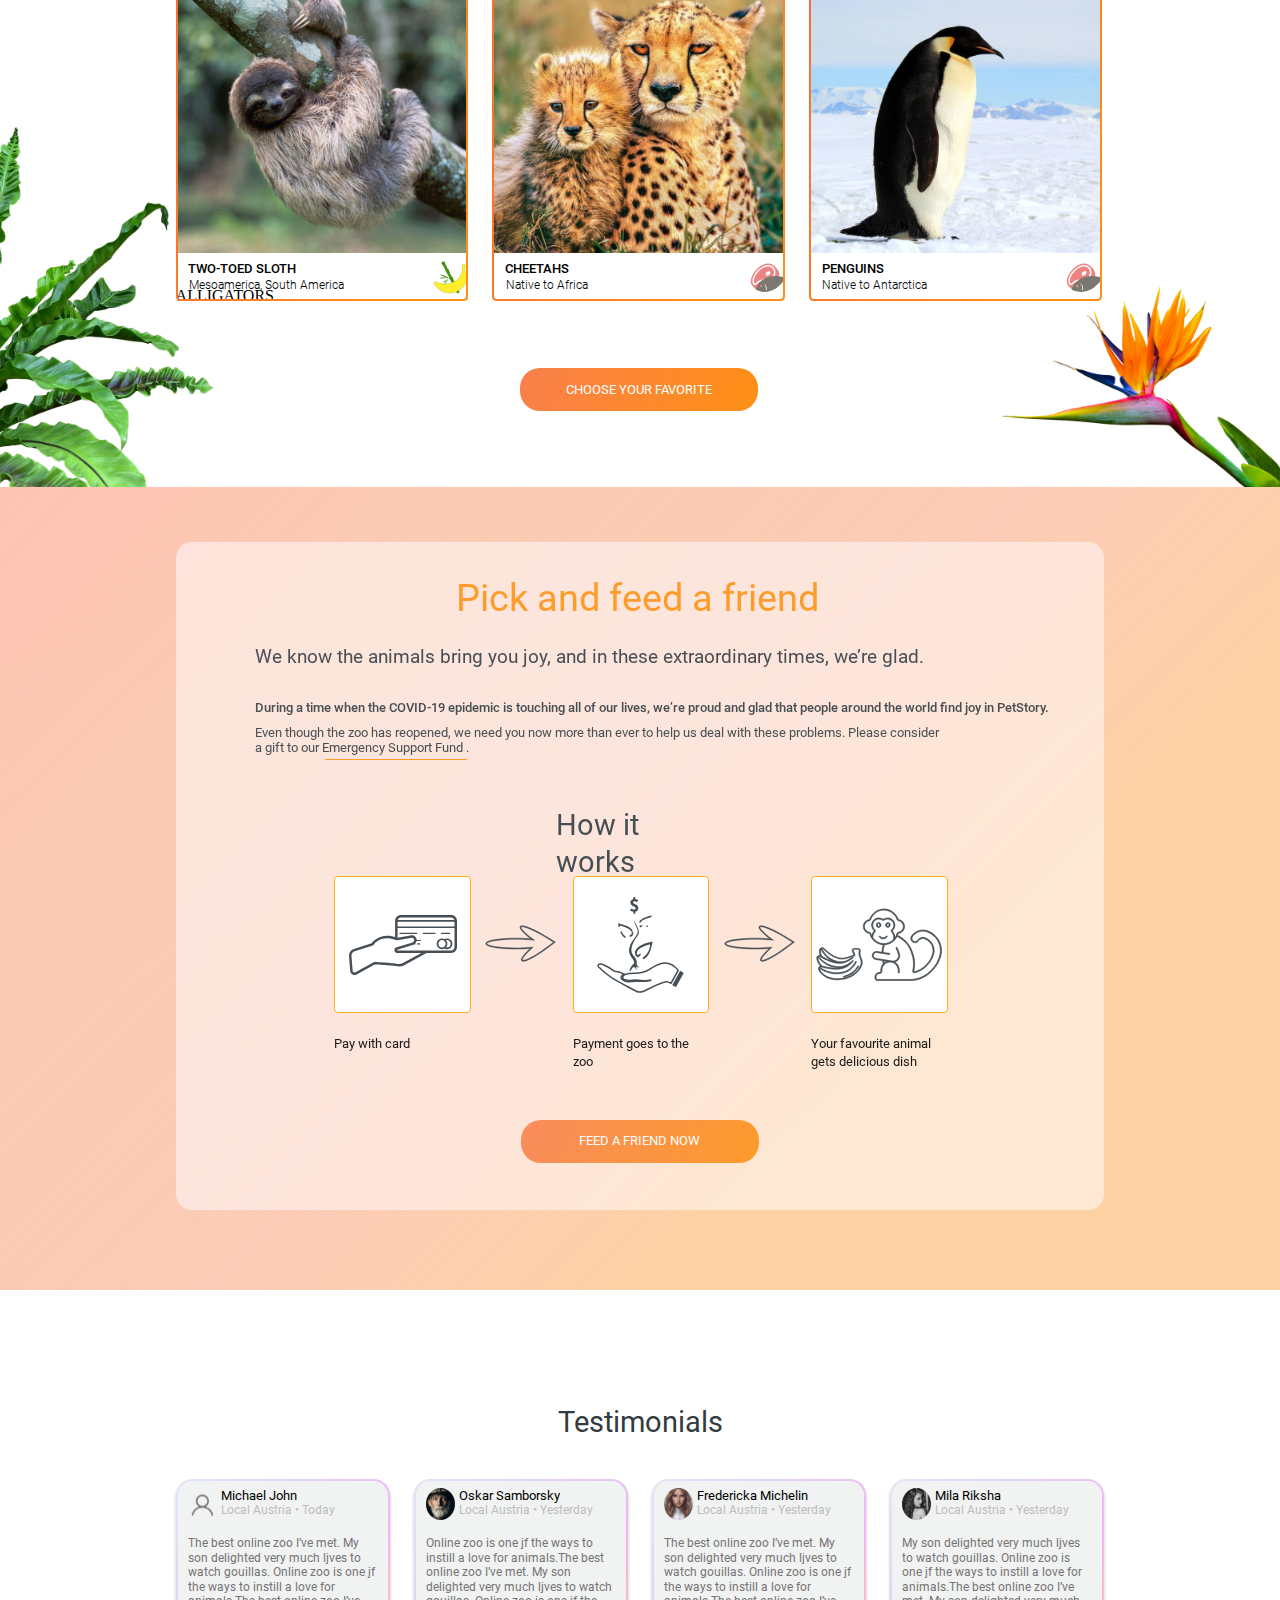
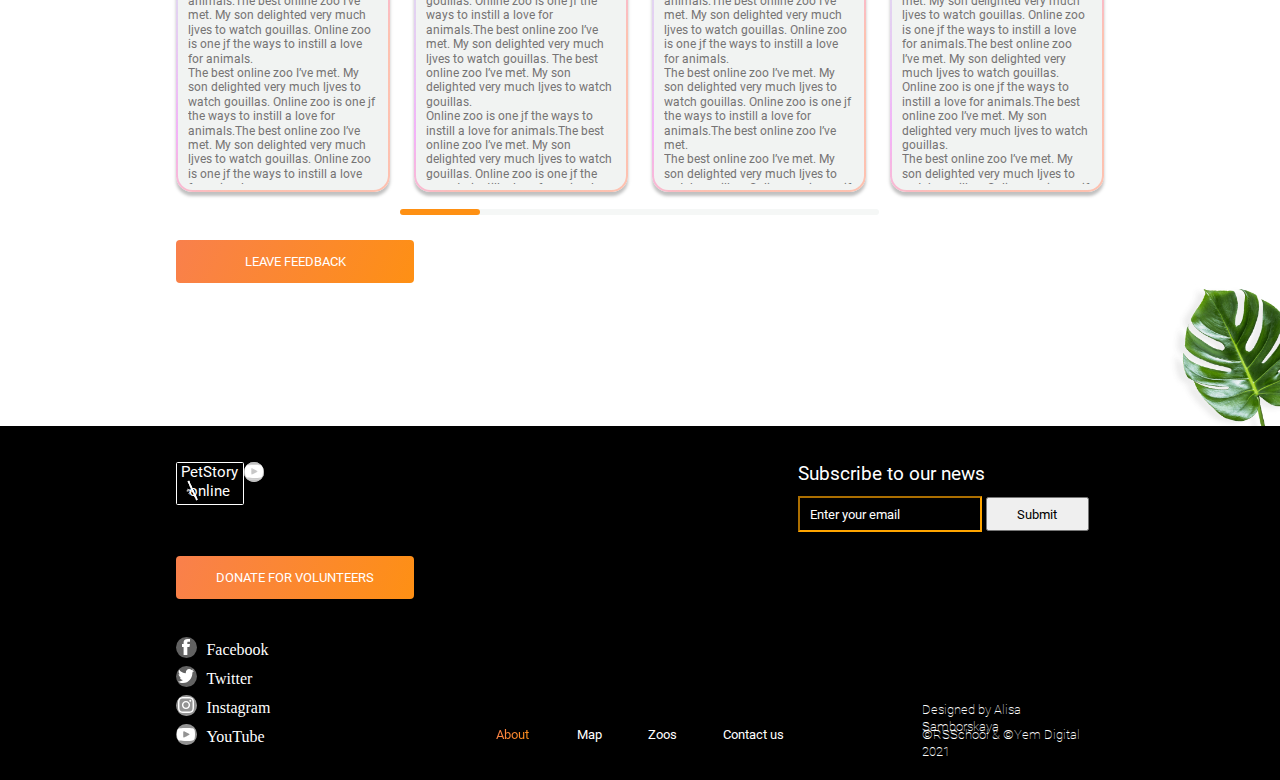
==== commit 654fb79c: "feat: add all layouts of donate-page, add layout 320px of main-page" ====
--- a/online-zoo/pages/main/index.html
+++ b/online-zoo/pages/main/index.html
@@ -120,6 +120,7 @@
                     </div>
                     <div class="animals__block">
                         <picture>
+                            <source media="(max-width:640px)" srcset="./../../assets/images/animals-block-gorillas.jpg" alt="gorillas">
                             <source media="(max-width:1000px)" srcset="./../../assets/images/animals-block-cheetahs.jpg" alt="cheetahs">
                             <img src="./../../assets/images/animals-block-gorillas.jpg" alt="gorillas" class="animals__block__picture" id="animal__gorilla">
                         </picture>
@@ -148,6 +149,7 @@
                     </div>
                     <div class="animals__block">
                         <picture>
+                            <source media="(max-width:640px)" srcset="./../../assets/images/animals-block-alligators.jpg" alt="alligators">
                             <source media="(max-width:1000px)" srcset="./../../assets/images/animals-block-gorillas.jpg" alt="gorillas">
                             <img src="./../../assets/images/animals-block-sloths.jpg" alt="sloths" class="animals__block__picture" id="animal__sloth">
                         </picture>
@@ -425,6 +427,20 @@
                 <p class="copyright__first">Designed by Alisa Samborskaya</p>
                 <p class="copyright__second">©RSSchool & ©Yem Digital 2021</p>
             </div>
+            <div class="absolut__social">
+                <div class="social__ellips">
+                    <div class="fb__logo"></div>
+                </div>
+                <div class="social__ellips">
+                    <div class="tw__logo"></div>
+                </div>
+                <div class="social__ellips">
+                    <div class="insta__logo"></div>
+                </div>
+                <div class="social__ellips">
+                    <div class="you__logo"></div>
+                </div>
+            </div>
         </div>
     </footer>
     <script type="text/javascript" src="script.js"></script>
--- a/online-zoo/pages/main/style.css
+++ b/online-zoo/pages/main/style.css
@@ -30,6 +30,7 @@
 
 body {
     margin: 0;
+    overflow-x: hidden;
 }
 
 .wrapper {
@@ -47,6 +48,8 @@
     width: 100%;
     height: 80px;
     background-color: black;
+    position: relative;
+    z-index: 10;
 }
 
 .header__container {
@@ -813,14 +816,14 @@
 .flower__four__box {
     width: 300.92px;
     height: 295.45px;
-    bottom: 418px;
+    bottom: 423px;
     right: 0px;
     position: absolute;
     overflow: hidden;
 }
 
 .flower__four {
-    right: -163px;
+    right: -153px;
     position: absolute;
 }
 
--- a/online-zoo/pages/main/style-small.css
+++ b/online-zoo/pages/main/style-small.css
@@ -1,4 +1,4 @@
-@media (max-width: 1000px) {
+@media (max-widkth: 1000px) {
     .wrapper {
         display: flex;
         flex-direction: column;
--- a/online-zoo/pages/main/style-tablet.css
+++ b/online-zoo/pages/main/style-tablet.css
@@ -1,4 +1,4 @@
-@media (max-width: 640px) {
+@media (width: 640px) {
 
     .wrapper {
         display: flex;
@@ -13,7 +13,6 @@
         justify-content: center;
         width: 100%;
         height: 34px;
-        top: 0px;
         background-color: black;
         position: relative;
         z-index: 50;
@@ -39,7 +38,7 @@
     .logo {
         width: 47px;
         height: 29px;
-        border: white solid 1px;
+        border: none;
         border-radius: 2px;
         text-align: center;
         background: url('./../../assets/icons/bamboo.svg') no-repeat;
@@ -258,6 +257,7 @@
     
     .button5 {
         border-radius: 5px;
+        top: 42px;
     }
 
     .section2 {
@@ -306,7 +306,7 @@
         width: 231px;
         height: 476px;
         top: 375px;
-        left: 418px;
+        right: 0px;
         position: absolute;
         overflow: hidden;
     }
@@ -644,8 +644,9 @@
     .pick__and__feed {
         display: flex;
         flex-direction: column;
-        justify-content: flex-start;
-        width: 640px;
+        justify-content: space-between;
+        align-items: center;
+        width: inherit;
         height: 741px;
         background: rgba(253, 253, 255, 0.52);
         backdrop-filter: blur(2px);
@@ -655,8 +656,8 @@
     }
     
     .pick__and__feed__inner {
-        width: inherit;
-        height: 577px;
+        width: 600px;
+        height: 671px;
         position: relative;
         top: -0.1px;
     }
@@ -672,7 +673,7 @@
         height: 50px;
         color: #FE9013;
         top: 10px;
-        left: 120px;
+        left: 98px;
         position: relative;
         margin: 0px;
     }
@@ -688,7 +689,7 @@
         color: #333B41;
         position: absolute;
         margin: 0px;
-        margin-left: -30px;
+        left: 0px;
         word-wrap: break-word;
     }
     
@@ -702,8 +703,8 @@
         width: 600px;
         height: 42px;
         margin: 0px;
-        margin-left: -30px;
-        margin-top: 25px;
+        left: 0px;
+        margin-top: none;
         word-wrap: break-word;
         white-space: normal;
     }
@@ -718,7 +719,7 @@
         width: 600px;
         height: 42px;
         margin: 0px;
-        margin-left: -30px;
+        left: 0px;
         margin-top: 27px;
         word-wrap: break-word;
     }
@@ -737,8 +738,8 @@
         height: 1px;
         background: #FE9013;
         position: absolute;
-        top: 218px;
-        left: 200px;
+        top: 255px;
+        left: 357px;
     }
     
     .paf__block {
@@ -749,9 +750,12 @@
         width: 588px;
         height: 311px;
         margin: 0px;
-        margin-left: -64px;
-        margin-top: 25px;
-        position: absolute;
+        margin-left: none;
+        margin-top: none;
+        position: absolute;
+        top: 276px;
+        left: 0px;
+        bottom: 0px;
     }
     
     .paf__block__title {
@@ -834,18 +838,19 @@
     }
 
     .flower__four__box {
-        width: 25.48vw;
-        height: 23.99vw;
-        bottom: 272px;
+        width: 23.418vw;
+        height: 22.99vw;
+        bottom: 255px;
         right: 0px;;
         position: absolute;
         overflow: hidden;
     }
     
     .flower__four {
-        width: 35.48vw;
-        height: 33.49vw;
-        right: -14.843vw;
+        width: 28.418vw;
+        height: 27.99vw;
+        right: -11vw;
+        position: absolute;
     }
     
     .testimonials {
@@ -919,6 +924,7 @@
         display: flex;
         width: 237px;
         height: 40px;
+        margin-left: 15px;
     }
     
     .opinion__header__icon {
@@ -984,6 +990,7 @@
         height: 38px;
         margin: 0px;
         overflow: hidden;
+        margin-left: 15px;
     }
     
     .testimonials__slider__bar {
@@ -1045,7 +1052,7 @@
         color: white;
         width: 82px;
         height: 52px;
-        border: white solid 1px;
+        border: white solid 0.01px;
         border-radius: 2px;
         text-align: center;
         background: url('./../../assets/icons/bamboo.svg') no-repeat;
@@ -1057,7 +1064,7 @@
         width: 298px;
         height: 54px;
         position: absolute;
-        top: 50px;
+        top: 42px;
         left: 0px;
     }
     
@@ -1090,7 +1097,7 @@
         height: 26px;
         border-radius: 50%;
         margin: 0px;
-        position: absolute;
+        position: relative;
         background: rgba(196, 196, 196, 0.5);
     }
     
@@ -1133,11 +1140,11 @@
     .nav__footer {
         display: flex;
         justify-content: space-between;
-        width: 332px;
+        width: 299px;
         height: 22px;
         position: absolute;
         bottom: 0px;
-        left: 29px;
+        left: 0px;
     }
     
     .subscribe {
@@ -1208,6 +1215,16 @@
         left: 238px;
         cursor: pointer;
     }
+
+    .absolut__social {
+        display: flex;
+        flex-direction: column;
+        justify-content: space-between;
+        width: 26px;
+        height: 164px;
+        position: absolute;
+        right: 0px;
+    }
     
     .copyright {
         display: flex;
--- a/online-zoo/pages/main/style-mobile.css
+++ b/online-zoo/pages/main/style-mobile.css
@@ -0,0 +1,1241 @@
+@media (max-width: 320px) {
+    .wrapper {
+        display: flex;
+        flex-direction: column;
+        justify-content: center;
+        width: 100%;
+        margin: 0 auto;
+    }
+    
+    .header {
+        display: flex;
+        justify-content: center;
+        width: 100%;
+        height: 34px;
+        background-color: black;
+        position: relative;
+        z-index: 50;
+        margin-bottom: none;
+    }
+    
+    .header__container {
+        display: flex;
+        justify-content: space-between;
+        align-items: center;
+        width: 300px;
+        height: inherit;
+    }
+
+    .logo__nav__block {
+        display: flex;
+        justify-content: space-between;
+        align-items: center;
+        width: 47px;
+        height: inherit;
+    }
+    
+    .logo {
+        width: 47px;
+        height: 29px;
+        border: none;
+        border-radius: 2px;
+        text-align: center;
+        background: url('./../../assets/icons/bamboo.svg') no-repeat;
+        background-position: 11px 21.64px;
+    }
+    
+    .petstory {
+        font-family: 'Roboto-Regular';
+        font-style: normal;
+        font-weight: 400;
+        font-size: 12.29px;
+        line-height: 14.75px;
+        color: white;
+        margin: 0px;
+    }
+    
+    a {
+        text-decoration: none;
+    }
+    
+    .nav {
+        display: none;
+        justify-content: space-between;
+        align-items: center;
+        width: 472px;
+        height: 22px;
+    }
+    
+    .nav__block {
+        font-family: 'Roboto-Regular';
+        font-style: normal;
+        font-weight: 500;
+        font-size: 16px;
+        line-height: 22.4px;
+        height: inherit;
+    }
+    
+    .nb1 {
+        width: 43px;
+        margin: 0px;
+        background: linear-gradient(113.96deg, #F9804B 1.49%, #FE9013 101.44%);
+        -webkit-background-clip: text;
+        -webkit-text-fill-color: transparent;
+        cursor: pointer;
+    }
+    
+    .nb2 {
+        width: 32px;
+        margin: 0px;
+        color: white;
+        cursor: pointer;
+    }
+    
+    .nb2:hover {
+        background: linear-gradient(113.96deg, #F9804B 1.49%, #FE9013 101.44%);
+        -webkit-background-clip: text;
+        -webkit-text-fill-color: transparent;
+    }
+    
+    .nb3 {
+        width: 36px;
+        margin: 0px;
+        color: white;
+        cursor: pointer;
+    }
+    
+    .nb3:hover {
+        background: linear-gradient(113.96deg, #F9804B 1.49%, #FE9013 101.44%);
+        -webkit-background-clip: text;
+        -webkit-text-fill-color: transparent;
+    }
+    
+    .nb4 {
+        width: 51px;
+        margin: 0px;
+        color: white;
+        cursor: pointer;
+    }
+    
+    .nb4:hover {
+        background: linear-gradient(113.96deg, #F9804B 1.49%, #FE9013 101.44%);
+        -webkit-background-clip: text;
+        -webkit-text-fill-color: transparent;
+    }
+    
+    .nb5 {
+        width: 78px;
+        margin: 0px;
+        color: white;
+        cursor: pointer;
+    }
+    
+    .nb5:hover {
+        background: linear-gradient(113.96deg, #F9804B 1.49%, #FE9013 101.44%);
+        -webkit-background-clip: text;
+        -webkit-text-fill-color: transparent;
+    }
+    
+    .designed {
+        display: none;
+        font-family: 'Roboto-Regular';
+        font-style: normal;
+        font-weight: 500;
+        font-size: 16px;
+        line-height: 22.4px;
+        color: white;
+        width: 105px;
+        height: 22px;
+    }
+    
+    .designed:hover {
+        background: linear-gradient(113.96deg, #F9804B 1.49%, #FE9013 101.44%);
+        -webkit-background-clip: text;
+        -webkit-text-fill-color: transparent;
+    }
+
+    .burger__menu {
+        display: flex;
+        width: 18px;
+        height: 10px;
+        background: url('./../../assets/icons/burger-menu-line.svg') no-repeat, url('./../../assets/icons/burger-menu-line.svg') no-repeat 0px 4px, url('./../../assets/icons/burger-menu-line.svg') no-repeat 0px 8px;
+    }
+
+    main {
+        width: 100%;
+        display: flex;
+        flex-wrap: wrap;
+    }
+
+    .section1 {
+        width: 100%;
+        height: 187px;
+        background: url("./../../assets/images/Giant-Panda-tablet.jpg") no-repeat;
+        background-size: 100%;
+        padding-top: none;
+    }
+
+    .ellips {
+        width: 119.09px;
+        height: 119.09px;
+        background: linear-gradient(113.96deg, #F9804B 1.49%, #FE9013 101.44%);
+        border-radius: 90%;
+        position: absolute;
+        left: 158.6px;
+        top: 52.17px;
+    }
+    
+    .image__motto {
+        width: 128.13px;
+        height: 102.44px;
+        font-family: 'Roboto-Bold';
+        font-style: normal;
+        font-weight: 700;
+        font-size: 27.21px;
+        position: absolute;
+        left: 173.29px;
+        top: 71.12px;
+        text-align: center;
+        color: white;
+        line-height: 20.41px;
+        z-index: 5;
+    }
+    
+    .favorite {
+        color: #FFEE2E;
+    }
+    
+    .orange__button {
+        font-family: 'Roboto-Regular';
+        font-style: normal;
+        font-weight: 500;
+        font-size: 16px;
+        line-height: 140%;
+        width: 298px;
+        height: 54px;
+        color: white;
+        background: linear-gradient(113.96deg, #F9804B 1.49%, #FE9013 101.44%);
+        border: none;
+        cursor: pointer;
+    }
+    
+    .orange__button:hover {
+        background: #E47209;
+    }
+    
+    .orange__button:focus {
+        background: #4B9200;
+    }
+    
+    .button1 {
+        left: 11px;
+        top: 241px;
+        border-radius: 25px;
+        position: absolute;
+        z-index: 50;
+    }
+    
+    .button2 {
+        left: 10px;
+        top: 2161px;
+        border-radius: 25px;
+        position: absolute;
+    }
+    
+    .button3 {
+        left: 0px;
+        bottom: 40px;
+        border-radius: 25px;
+        position: absolute;
+    }
+    
+    .button4 {
+        width: 240px !important;
+        bottom: -7px;
+        left: 30px;
+        border-radius: 5px;
+        position: absolute;
+        z-index: 50;
+    }
+    
+    .button5 {
+        border-radius: 5px;
+        top: 50px;
+    }
+
+    .section2 {
+        display: flex;
+        justify-content: center;
+        align-items: center;
+        width: 100%;
+        height: 2054px;
+    }
+    
+    .round__button {
+        display: none;
+        width: 62px;
+        height: 62px;
+        position: relative;
+        border-radius: 90%;
+        border: none;
+        cursor: pointer;
+    }
+    
+    .rb__left {
+        display: none;
+        top: 250px;
+        left: -20px;
+        background: orange url('./../../assets/icons/small-arrow-left.svg') no-repeat center;
+    }
+    
+    .rb__left:focus {
+        background: #4B9200 url('./../../assets/icons/small-arrow-left.svg') no-repeat center;
+    }
+    
+    .rb__right {
+        display: none;
+        top: 250px;
+        right: -20px;
+        background: orange url('./../../assets/icons/small-arrow-right.svg') no-repeat center;
+    }
+    
+    .rb__right:focus {
+        background: #4B9200 url('./../../assets/icons/small-arrow-right.svg') no-repeat center;
+    }
+    
+    .flower__one__box {
+        width: 105px;
+        height: 217px;
+        top: 250px;
+        right: 0px;
+        position: absolute;
+        overflow: hidden;
+    }
+    
+    .flower__one {
+        width: 105px;
+        height: 217px;
+        right: -53px;
+        position: absolute;
+    }
+    
+    .flower__two__box {
+        width: 138px;
+        height: 72px;
+        top: 2205px;
+        left: 0px;
+        position: absolute;
+        overflow: hidden;
+    }
+    
+    .flower__two {
+        width: 138px;
+        height: 72px;
+        left: -78px;
+        position: absolute;
+    }
+    
+    .flower__three {
+        width: 85px;
+        height: 71px;
+        top: 2205px;
+        right: 0px;
+        position: absolute;
+        margin: 0px;
+    }
+    
+    .section2__container {
+        display: flex;
+        flex-direction: column;
+        justify-content: space-between;
+        width: 298px;
+        height: 1974px;
+        position: relative;
+        margin: 0px;
+        top: -15px;
+    }
+    
+    .backstage {
+        display: flex;
+        justify-content: space-between;
+        width: inherit;
+        height: 388px;
+        margin-top: 75px;
+    }
+    
+    .backstage__image {
+        display: none;
+        width: 609px;
+        height: 403px;
+        background: url('./../../assets/images/bamboo-cap.jpg') no-repeat;
+    }
+    
+    .backstage__block {
+        width: inherit;
+        height: inherit;
+    }
+    
+    .backstage__block__title {
+        font-family: 'Roboto-Regular';
+        font-style: normal;
+        font-weight: 400;
+        font-size: 24px;
+        line-height: 28.8px;
+        width: inherit;
+        height: 58px;
+        color: #333B41;
+        margin: 0px;
+    }
+    
+    .backstage__block__title__text {
+        font-family: 'Roboto-Regular';
+        font-style: normal;
+        font-weight: 400;
+        font-size: 16px;
+        width: inherit;
+        height: 63px;
+        line-height: 20.8px;
+        color: #333B41;
+        margin: 0px;
+        top: 15px;
+        position: relative;
+    }
+    
+    .howitworks__title {
+        font-family: 'Roboto-Regular';
+        font-style: normal;
+        font-weight: 400;
+        font-size: 24px;
+        width: inherit;
+        height: 24px;
+        line-height: 28.8px;
+        color: #333B41;
+        margin: 0px;
+        top: 37px;
+        position: relative;
+    }
+    
+    .howitworks__text {
+        font-family: 'Roboto-Regular';
+        font-style: normal;
+        font-weight: 400;
+        font-size: 16px;
+        width: inherit;
+        height: 198px;
+        line-height: 22.4px;
+        color: #333B41;
+        margin: 0px;
+        top: 50px;
+        bottom: none;
+        position: relative;
+    }
+    
+    .animals {
+        display: grid;
+        grid-template-columns: 285px;
+        grid-template-rows: 332px 332px 332px 332px;
+        column-gap: none;
+        row-gap: 20px;
+        width: 285.24px;
+        height: 1388px;
+        margin-bottom: 80px;
+    }
+    
+    .animals__block {
+        width: 285px;
+        height: 332px;
+        position: relative;
+        border-radius: 2px;
+        margin: 0px;
+        overflow: hidden;
+    }
+
+    .ab5 {
+        display: none;
+    }
+
+    .ab6 {
+        display: none;
+    }
+    
+    .animals__block::before {
+        content: "";
+        position: absolute;
+        inset: 0;
+        padding: 2px;
+        z-index: 100;
+        border-radius: 5px;
+        background: linear-gradient(113.96deg, #FA6F32 1.49%, #FE9013 101.44%);
+        -webkit-mask:
+           linear-gradient(#fff 0 0) content-box,
+           linear-gradient(#fff 0 0);
+        -webkit-mask-composite: xor;
+                mask-composite: exclude;
+      }
+    
+    .animals__block__picture {
+        width: 285.24px;
+        height: 285.24px;
+    }
+    
+    .animals__block:hover .animals__block__picture {
+        transform: scale(1.05);
+        transition: 0.5s ease-in-out;
+    }
+    
+    .slider__text {
+        display: flex;
+        justify-content: center;
+        align-items: center;
+        width: 100%;
+        height: 60px;
+        background: white;
+        position: absolute;
+        bottom: -50px;
+        transition: 0.5s ease-in-out;
+        z-index: 0;
+    }
+    
+    .animals__block:hover .slider__text {
+        bottom: 60px;
+    }
+    
+    .slider__text__name {
+        font-family: 'Roboto-Medium';
+        font-style: normal;
+        font-weight: 500;
+        font-size: 16px;
+        line-height: 22.4px;
+        color: black;
+        width: inherit;
+        height: 22px;
+        position: relative;
+        margin: 0px;
+    }
+    
+    .slider__text__name__1000 {
+        display: none;
+    }
+    
+    .slider__text__place {
+        font-family: 'Roboto-Light';
+        font-style: normal;
+        font-weight: 300;
+        font-size: 15px;
+        line-height: 18px;
+        color: black;
+        width: inherit;
+        height: 18px;
+        position: relative;
+        margin: 0px;
+    }
+    
+    .slider__text__place___1000 {
+        display: none;
+    }
+    
+    .animals__block__info {
+        display: flex;
+        justify-content: space-between;
+        width: inherit;
+        height: 46.76px;
+        z-index: 10;
+        margin-top: -5px;
+        position: relative;
+        background: white;
+    }
+    
+    .animals__block__info__text {
+        width: 228px;
+        height: inherit;
+    }
+    
+    .animals__block__info__text__name {
+        font-family: 'Roboto-Medium';
+        font-style: normal;
+        font-weight: 500;
+        font-size: 12.47px;
+        line-height: 17.46px;
+        color: black;
+        width: inherit;
+        height: 17px;
+        top: 6px;
+        left: 12px;
+        position: relative;
+        margin: 0px;
+    }
+    
+    .text__name__1000 {
+        display: none;
+    }
+    
+    .animals__block__info__text__place {
+        font-family: 'Roboto-Light';
+        font-style: normal;
+        font-weight: 300;
+        font-size: 11.69px;
+        line-height: 14.03px;
+        color: black;
+        width: inherit;
+        height: 14px;
+        bottom: 11.5px;
+        left: 12px;
+        position: absolute;
+        margin: 0px;
+    }
+    
+    .text__place__1000 {
+        display: none;
+    }
+    
+    .animals__block__info__image {
+        width: 38px;
+        height: inherit;
+    }
+    
+    .animals__fruit {
+        width: inherit;
+        height: inherit;
+        background: url('./../../assets/icons/animals-fruit.svg') no-repeat 5px 13.1px, url('./../../assets/icons/bamboo-green.svg') no-repeat 10px 10px;
+        
+    }
+    
+    .animals__fruit__1600 {
+        width: inherit;
+        height: inherit;
+        background: url('./../../assets/icons/animals-fruit.svg') no-repeat 5px 13.1px, url('./../../assets/icons/bamboo-green.svg') no-repeat 10px 10px;
+        
+    }
+    
+    .animals__meat {
+        width: 38px;
+        height: inherit;
+        background: url('./../../assets/icons/fish_icon.svg') no-repeat 10.14px 20.27px, url('./../../assets/icons/animals-meat.svg') no-repeat 4px 12px;
+    }
+    
+    .animals__meat__1000 {
+        display: none;
+    }
+
+    .section3 {
+        display: flex;
+        justify-content: center;
+        align-items: center;
+        width: 100%;
+        height: 1082px;
+        background: linear-gradient(315.75deg, rgba(254, 210, 144, 0.7) 30.06%, #FEBDAB 100.95%, rgba(254, 210, 144, 0.7) 106.36%), linear-gradient(315.75deg, rgba(254, 189, 171, 0.74) 30.06%, rgba(243, 169, 248, 0.66) 50.74%, #E0D8F0 80.49%, #EAF7FE 127.9%, #EAF7FE 149.54%), linear-gradient(315.75deg, rgba(254, 189, 171, 0.74) 30.06%, rgba(243, 169, 248, 0.66) 50.74%, #E0D8F0 80.49%, #EAF7FE 127.9%, #EAF7FE 149.54%);
+        opacity: 0.9;
+    }
+    
+    .pick__and__feed {
+        width: 300px;
+        height: 1042px;
+        background: rgba(253, 253, 255, 0.52);
+        backdrop-filter: blur(2px);
+        border-radius: 20px;
+        position: relative;
+        top: -10px;
+    }
+    
+    .pick__and__feed__inner {
+        display: flex;
+        flex-direction: column;
+        justify-content: space-between;
+        width: inherit;
+        height: 982px;
+        position: relative;
+        top: 20px;
+    }
+    
+    .paf__title {
+        font-family: 'Roboto-Regular';
+        font-style: normal;
+        font-weight: 400;
+        font-size: 24px;
+        line-height: 28.8px;
+        width: 232px;
+        height: 29px;
+        color: #FE9013;
+        top: 0px;
+        left: 34px;
+        position: relative;
+        margin: 0px;
+    }
+    
+    .paf__title2 {
+        font-family: 'Roboto-Regular';
+        font-style: normal;
+        font-weight: 400;
+        font-size: 18px;
+        line-height: 21.6px;
+        color: #333B41;
+        width: inherit;
+        height: 66px;
+        top: 10px;
+        left: 1px;
+        position: relative;
+        margin: 0px;
+        margin-top: -112px;
+        text-align: center;
+    }
+    
+    .paf__text {
+        display: none;
+        font-family: 'Roboto-Medium';
+        font-style: normal;
+        font-weight: 500;
+        font-size: 16px;
+        line-height: 21px;
+        color: #333B41;
+        width: 1061px;
+        height: 21px;
+        top: none;
+        left: 99px;
+        position: relative;
+        margin: 0px;
+        margin-top: -100px;;
+        
+    }
+    
+    .paf__text2 {
+        display: none;
+        font-family: 'Roboto-Regular';
+        font-style: normal;
+        font-weight: 400;
+        font-size: 16px;
+        color: #333B41;
+        width: 863px;
+        height: 42px;
+        top: 188px;
+        left: 99px;
+        position: absolute;
+        margin: 0px;
+    }
+    
+    .emergency {
+        color: #333B41 !important;
+        text-decoration: none;
+    }
+    
+    .emergency:hover {
+        color: #FE9013 !important;
+    }
+    
+    .emergency__line {
+        display: none;
+        width: 178px;
+        height: 1px;
+        background: #FE9013;
+        position: absolute;
+        top: 231px;
+        left: 186px;
+    }
+    
+    .paf__block {
+        display: flex;
+        flex-direction: column;
+        justify-content: space-between;
+        align-items:  center;
+        width: 168px;
+        height: 773px;
+        left: 66px;
+        bottom: 0px;
+        margin: 0px;
+        position: relative;
+    }
+    
+    .paf__block__title {
+        font-family: 'Roboto-Regular';
+        font-style: normal;
+        font-weight: 400;
+        font-size: 36px;
+        line-height: 46.8px;
+        width: 209px;
+        height: 47px;
+        color: #333B41;
+        margin: 0px;
+    }
+    
+    .paf__block__diagram {
+        display: flex;
+        flex-direction: column;
+        justify-content: space-between;
+        width: inherit;
+        height: 724px;
+    }
+    
+    .paf__image__block {
+        display: flex;
+        flex-direction: column;
+        justify-content: space-between;
+        width: 168px;
+        height: 230px;
+    }
+    
+    .paf__white__square {
+        width: inherit;
+        height: 168px;
+        background: white;
+        border-radius: 5px;
+        border: orange solid 1px;
+    }
+    
+    .pay__icon {
+        background: white url('./../../assets/icons/pay.svg') no-repeat center;
+    }
+    
+    .zoo__icon {
+        background: white url('./../../assets/icons/zoo.svg') no-repeat center;
+    }
+    
+    .monkey__icon {
+        background: white url('./../../assets/icons/monkey.svg') no-repeat center;
+    }
+    
+    .paf__image__text {
+        font-family: 'Roboto-Regular';
+        font-weight: 400;
+        font-size: 16px;
+        line-height: 22.4px;
+        width: 168px;
+        height: 44px;
+        margin: 0px;
+    }
+    
+    .paf__arrow__block {
+        width: inherit;
+        height: 20px;
+        background: none;
+    }
+
+    .section4 {
+        display: flex;
+        justify-content: center;
+        align-items: center;
+        width: 100%;
+        height: 580px;
+    }
+    
+    .flower__four__box {
+        width: 90px;
+        height: 95px;
+        bottom: 307px;
+        right: 0px;
+        position: absolute;
+        overflow: hidden;
+    }
+    
+    .flower__four {
+        width: 90px;
+        height: 95px;
+        right: -35px;
+        position: absolute;
+    }
+    
+    .testimonials {
+        width: 299px;
+        height: 490px;
+        position: relative;
+        top: -10px;
+    }
+    
+    .testimonials__title {
+        font-family: 'Roboto-Regular';
+        font-style: normal;
+        font-weight: 400;
+        font-size: 24px;
+        line-height: 28.8px;
+        color: #333B41;
+        width: 138px;
+        height: 29px;
+        left: 81px;
+        margin: 0px;
+        position: absolute;
+    }
+    
+    .testimonials__block {
+        display: flex;
+        flex-direction: column;
+        justify-content: space-around;
+        align-items: center;
+        width: inherit;
+        height: 391px;
+        top: 20px;
+        position: relative;
+        margin-top: 15px;
+    }
+    
+    .opinion {
+        display: flex;
+        flex-direction: column;
+        justify-content: space-between;
+        align-items: center;
+        width: 299px;
+        height: 109px;
+        background: #F1F3F2;
+        border-radius: 20px;
+        box-shadow: 0px 4px 4px rgba(0, 0, 0, 0.25);
+        position: relative;
+    }
+    
+    .opinion::before {
+      content: "";
+      position: absolute;
+      inset: 0;
+      border-radius: 20px;
+      padding: 2px;
+      background: linear-gradient(315.75deg, rgba(254, 189, 171, 0.74) 30.06%, rgba(243, 169, 248, 0.66) 50.74%, #E0D8F0 80.49%, #EAF7FE 127.9%, #EAF7FE 149.54%),
+      linear-gradient(315.75deg, rgba(254, 189, 171, 0.74) 30.06%, rgba(243, 169, 248, 0.66) 50.74%, #E0D8F0 80.49%, #EAF7FE 127.9%, #EAF7FE 149.54%);
+      -webkit-mask:
+         linear-gradient(#fff 0 0) content-box,
+         linear-gradient(#fff 0 0);
+      -webkit-mask-composite: xor;
+              mask-composite: exclude;
+    }
+
+    #opinion4 {
+        display: none;
+    }
+    
+    .opinion__header {
+        display: flex;
+        width: 210px;
+        height: 40px;
+    }
+    
+    .opinion__header__icon {
+        width: 41px;
+        height: 40px;
+        margin-right: 5px;
+        border-radius: 90%;
+    }
+    
+    .user__icon1 {
+        background: url('./../../assets/icons/icon-undefined.svg') no-repeat center;
+    }
+    
+    .user__icon2 {
+        background: url('./../../assets/images/icon-oskar.jpg') no-repeat center;
+    }
+    
+    .user__icon3 {
+        background: url('./../../assets/images/icon-fredericka.jpg') no-repeat center;
+    }
+    
+    .user__icon4 {
+        background: url('./../../assets/images/icon-mila.jpg') no-repeat center;
+    }
+    
+    .opinion__header__text {
+        width: 252px;
+        height: 38px;
+    }
+    
+    .opinion__header__text__name {
+        font-family: 'Roboto-Regular';
+        font-style: normal;
+        font-weight: 400;
+        font-size: 16px;
+        line-height: 19.2px;
+        width: inherit;
+        height: 19px;
+        margin: 0px;
+        color: black;
+    }
+    
+    .opinion__header__text__meta {
+        font-family: 'Roboto-Regular';
+        font-style: normal;
+        font-weight: 300;
+        font-size: 15px;
+        line-height: 18px;
+        width: inherit;
+        height: 18px;
+        margin: 0px;
+        color: #BDBDBD;
+    }
+    
+    .opinion__body {
+        font-family: 'Roboto-Regular';
+        font-style: normal;
+        font-weight: 300;
+        font-size: 15px;
+        line-height: 18px;
+        color: #767474;
+        width: 252px;
+        height: 38px;
+        margin: 0px;
+        overflow: hidden;
+    }
+    
+    .testimonials__slider__bar {
+        display: none;
+        width: 599px;
+        height: 8px;
+        top: 506px;
+        left: 280px;
+        position: absolute;
+        background: #F5F7F6;
+        border-radius: 5px;
+    }
+    
+    .slider__bar__part {
+        width: 115.19px;
+        height: inherit;
+        border-radius: 5px;
+        cursor: pointer;
+        background: #FE9013;
+    }
+    
+    .slider__bar__part__many {
+        width: 115.19px;
+        height: inherit;
+        border-radius: 5px;
+        cursor: pointer;
+    }
+    
+    .slider__bar__part__many:hover {
+        background: #FE9013;
+    }
+
+    footer {
+        display: flex;
+        justify-content: center;
+        align-items: center;
+        width: 100%;
+        height: 334px;
+        background-color: black;
+        z-index: 20;
+    }
+    
+    .footer__container {
+        display: flex;
+        flex-wrap: wrap;
+        width: 298px;
+        height: 294px;
+        position: relative;
+    }
+    
+    .logo__footer {
+        font-family: 'Roboto-Regular';
+        font-style: normal;
+        font-weight: 400;
+        font-size: 19.01px;
+        line-height: 24.5px;
+        color: white;
+        width: 128px;
+        height: 23px;
+        border: none;
+        border-radius: 2px;
+        text-align: center;
+        background: url('./../../assets/icons/bamboo.svg') no-repeat;
+        background-position: 11px 21.64px;
+        top: 0px;
+        left: 85px;
+        position: absolute;
+    }
+    
+    .button5__link {
+        display: flex;
+        width: 298px;
+        height: 54px;
+        position: absolute;
+        top: 50px;
+        left: 0px;
+    }
+    
+    .social {
+        display: none;
+        flex-direction: column;
+        justify-content: space-between;
+        width: 111px;
+        height: 134px;
+        position: absolute;
+        left: 0px;
+        bottom: 0px;
+        top: 219px;
+    }
+    
+    .social__block {
+        width: inherit;
+        height: 26px;
+        cursor: pointer;
+    }
+    
+    .social__block .social__name:hover {
+        background: linear-gradient(113.96deg, #F9804B 1.49%, #FE9013 101.44%);
+        -webkit-background-clip: text;
+        -webkit-text-fill-color: transparent;
+    }
+    
+    .social__ellips {
+        width: 26px;
+        height: 26px;
+        border-radius: 50%;
+        margin: 0px;
+        position: relative;
+        background: rgba(196, 196, 196, 0.5);
+    }
+    
+    .social__name {
+        color: white;
+        margin: 0px;
+        top: 5px;
+        left: 38px;
+        position: relative;
+    }
+    
+    .fb__logo {
+        background:  url('./../../assets/icons/fb-logo.svg') no-repeat center;
+        width: inherit;
+        height: inherit;
+        border-radius: 50%;
+    }
+    
+    .tw__logo {
+        background: url('./../../assets/icons/tw-logo.svg') no-repeat center;
+        width: inherit;
+        height: inherit;
+        border-radius: 50%;
+    }
+    
+    .insta__logo {
+        background: rgba(196, 196, 196, 0.5) url('./../../assets/icons/insta-logo.svg') no-repeat center;
+        width: inherit;
+        height: inherit;
+        border-radius: 50%;
+    }
+    
+    .you__logo {
+        background: rgba(196, 196, 196, 0.5) url('./../../assets/icons/you-logo.svg') no-repeat center;
+        width: inherit;
+        height: inherit;
+        border-radius: 50%;
+    }
+    
+    .nav__footer {
+        display: flex;
+        justify-content: space-between;
+        width: inherit;
+        height: 22px;
+        position: absolute;
+        bottom: 0px;
+        left: 0px;
+    }
+    
+    .subscribe {
+        display: none;
+        flex-direction: column;
+        justify-content: space-between;
+        width: 367px;
+        height: 85px;
+        position: absolute;
+        right: 0px;
+    }
+    
+    .subscribe__title {
+        width: 237px;
+        height: 29px;
+    }
+    
+    .subscribe__title__text {
+        font-family: 'Roboto-Regular';
+        font-style: normal;
+        font-weight: 400;
+        font-size: 24px;
+        line-height: 29px;
+        color: white;
+    }
+    
+    .submit__block {
+        width: inherit;
+        height: 42px;
+    }
+    
+    .email__input {
+        font-family: 'Roboto-Regular';
+        font-style: normal;
+        font-weight: 400;
+        font-size: 16px;
+        line-height: 22.4px;
+        width: 220px;
+        height: 38px;
+        color: white;
+        background: black;
+        text-indent: 10px;
+        border-color: orange;
+    }
+    
+    .email__input:focus {
+        border-color: #4B9200;
+    }
+    
+    
+    .email__input::placeholder {
+        font-family: 'Roboto-Regular';
+        font-style: normal;
+        font-weight: 400;
+        font-size: 16px;
+        line-height: 22.4px;
+        color: white;
+    }
+    
+    .submit__button {
+        font-family: 'Roboto-Regular';
+        font-style: normal;
+        font-weight: 400;
+        font-size: 16px;
+        width: 129px;
+        height: 42px;
+        top: 43px;
+        left: 238px;
+        cursor: pointer;
+    }
+
+    .absolut__social {
+        display: flex;
+        justify-content: space-between;
+        width: 194px;
+        height: 26px;
+        position: absolute;
+        right: none;
+        top: 53px;
+        left: 53px;
+    }
+    
+    .copyright {
+        display: flex;
+        flex-direction: column;
+        justify-content: space-between;
+        width: 214px;
+        height: 49px;
+        position: absolute;
+        bottom: 52px;
+        right: 0px;
+    }
+    
+    .copyright__first {
+        font-family: 'Roboto-Thin';
+        font-style: normal;
+        font-weight: 100;
+        font-size: 16px;
+        line-height: 20.8px;
+        width: 220px;
+        height: 21px;
+        color: white;
+        margin: 0px;
+    }
+    
+    .copyright__second {
+        font-family: 'Roboto-Thin';
+        font-style: normal;
+        font-weight: 100;
+        font-size: 16px;
+        line-height: 20.8px;
+        width: 228px;
+        height: 21px;
+        color: white;
+        margin: 0px;
+    }
+
+}--- a/online-zoo/pages/main/big-small-trans.css
+++ b/online-zoo/pages/main/big-small-trans.css
@@ -400,17 +400,17 @@
     
     .pay__icon {
         background: white url('./../../assets/icons/pay.svg') no-repeat center;
-        background-size: 100%;
+        
     }
     
     .zoo__icon {
         background: white url('./../../assets/icons/zoo.svg') no-repeat center;
-        background-size: 100%;
+        
     }
     
     .monkey__icon {
         background: white url('./../../assets/icons/monkey.svg') no-repeat center;
-        background-size: 100%;
+        
     }
     
     .paf__image__text {
@@ -434,19 +434,17 @@
     .flower__four__box {
         width: 18.8vw;
         height: 18.465vw;
-        bottom: 22.125vw;
+        bottom: 21.7vw;
         right: 0px;
         position: absolute;
         overflow: hidden;
-        z-index: 10;
     }
     
     .flower__four {
         width: 18.8vw;
         height: 18.465vw;
-        right: -7vw;
+        right: -6.3vw;
         position: absolute;
-        z-index: 10;
     }
 
     .testimonials {
@@ -620,7 +618,7 @@
     }
     
     .subscribe {
-        width: 22.937vw;
+        width: 23.937vw;
         height: 5.31vw;
     }
     
--- a/online-zoo/pages/main/small-tablet-trans.css
+++ b/online-zoo/pages/main/small-tablet-trans.css
@@ -1,4 +1,4 @@
-@media (max-width: 999px) and (min-width: 641px) {
+@media (max-width: 1000px) and (min-width: 641px) {
     .wrapper {
         width: 100vw;
     }
@@ -148,7 +148,7 @@
         background: linear-gradient(113.96deg, #F9804B 1.49%, #FE9013 101.44%);
         border-radius: 90%;
         position: absolute;
-        left: 45.5vw;
+        left: 45.6vw;
         top: 6.9vw;
     }
     
@@ -691,7 +691,7 @@
         font-weight: 400;
         font-size: 3.6vw;
         line-height: 4.68vw;
-        width: 2.09vw;
+        width: 20.9vw;
         height: 4.7vw;
         color: #333B41;
         margin: 0px;
@@ -755,18 +755,19 @@
     }
 
     .flower__four__box {
-        bottom: 39.5vw;
+        width: 23.998vw;
+        height: 23.562vw;
+        bottom: 37vw;
         right: 0px;
         position: absolute;
         overflow: hidden;
     }
     
     .flower__four {
-        width: 34vw;
-        height: 34vw;
-        margin: 0px;
-        padding: 0px;
-        right: -13.5vw;
+        width: 23.998vw;
+        height: 23.562vw;
+        right: -8.5vw;
+        position: absolute;
     }
     
     .testimonials {
--- a/online-zoo/pages/main/tablet-mobile-trans.css
+++ b/online-zoo/pages/main/tablet-mobile-trans.css
@@ -0,0 +1,1259 @@
+@media (max-width: 640px) and (min-width: 321px) {
+    .wrapper {
+        display: flex;
+        flex-direction: column;
+        justify-content: center;
+        width: 100%;
+        margin: 0 auto;
+    }
+    
+    .header {
+        display: flex;
+        justify-content: center;
+        width: 100%;
+        height: 5.312vw;
+        background-color: black;
+        position: relative;
+        z-index: 50;
+        margin-bottom: -5.312vw;
+    }
+    
+    .header__container {
+        display: flex;
+        justify-content: space-between;
+        align-items: center;
+        width: 93.75vw;
+        height: inherit;
+    }
+
+    .logo__nav__block {
+        display: flex;
+        justify-content: space-between;
+        align-items: center;
+        width: 7.343vw;
+        height: inherit;
+    }
+    
+    .logo {
+        width: 7.343vw;
+        height: 4.531vw;
+        border: none;
+        border-radius: 0.312vw;
+        text-align: center;
+        background: url('./../../assets/icons/bamboo.svg') no-repeat;
+        background-position: 1.718vw 3.381vw;
+    }
+    
+    .petstory {
+        font-family: 'Roboto-Regular';
+        font-style: normal;
+        font-weight: 400;
+        font-size: 1.92vw;
+        line-height: 2.304vw;
+        color: white;
+        margin: 0px;
+    }
+    
+    a {
+        text-decoration: none;
+    }
+    
+    .nav {
+        display: none;
+        justify-content: space-between;
+        align-items: center;
+        width: 472px;
+        height: 22px;
+    }
+    
+    .nav__block {
+        font-family: 'Roboto-Regular';
+        font-style: normal;
+        font-weight: 500;
+        font-size: 2.5vw;
+        line-height: 3.5vw;
+        height: inherit;
+    }
+    
+    .nb1 {
+        width: 6.718vw;
+        margin: 0px;
+        background: linear-gradient(113.96deg, #F9804B 1.49%, #FE9013 101.44%);
+        -webkit-background-clip: text;
+        -webkit-text-fill-color: transparent;
+        cursor: pointer;
+    }
+    
+    .nb2 {
+        width: 5vw;
+        margin: 0px;
+        color: white;
+        cursor: pointer;
+    }
+    
+    .nb2:hover {
+        background: linear-gradient(113.96deg, #F9804B 1.49%, #FE9013 101.44%);
+        -webkit-background-clip: text;
+        -webkit-text-fill-color: transparent;
+    }
+    
+    .nb3 {
+        width: 5.625vw;
+        margin: 0px;
+        color: white;
+        cursor: pointer;
+    }
+    
+    .nb3:hover {
+        background: linear-gradient(113.96deg, #F9804B 1.49%, #FE9013 101.44%);
+        -webkit-background-clip: text;
+        -webkit-text-fill-color: transparent;
+    }
+    
+    .nb4 {
+        width: 7.968vw;
+        margin: 0px;
+        color: white;
+        cursor: pointer;
+    }
+    
+    .nb4:hover {
+        background: linear-gradient(113.96deg, #F9804B 1.49%, #FE9013 101.44%);
+        -webkit-background-clip: text;
+        -webkit-text-fill-color: transparent;
+    }
+    
+    .nb5 {
+        width: 12.187vw;
+        margin: 0px;
+        color: white;
+        cursor: pointer;
+    }
+    
+    .nb5:hover {
+        background: linear-gradient(113.96deg, #F9804B 1.49%, #FE9013 101.44%);
+        -webkit-background-clip: text;
+        -webkit-text-fill-color: transparent;
+    }
+    
+    .designed {
+        display: none;
+        font-family: 'Roboto-Regular';
+        font-style: normal;
+        font-weight: 500;
+        font-size: 16px;
+        line-height: 22.4px;
+        color: white;
+        width: 105px;
+        height: 22px;
+    }
+    
+    .designed:hover {
+        background: linear-gradient(113.96deg, #F9804B 1.49%, #FE9013 101.44%);
+        -webkit-background-clip: text;
+        -webkit-text-fill-color: transparent;
+    }
+
+    .burger__menu {
+        display: flex;
+        width: 2.812vw;
+        height: 10px;
+        background: url('./../../assets/icons/burger-menu-line.svg') no-repeat, url('./../../assets/icons/burger-menu-line.svg') no-repeat 0px 4px, url('./../../assets/icons/burger-menu-line.svg') no-repeat 0px 8px;
+    }
+
+    main {
+        width: 100%;
+        display: flex;
+        flex-wrap: wrap;
+    }
+
+    .section1 {
+        width: 100%;
+        height: 58.281vw;
+        background: url("./../../assets/images/Giant-Panda-tablet.jpg") no-repeat;
+        padding-top: 5.312vw;
+    }
+
+    .ellips {
+        width: 37.125vw;
+        height: 37.125vw;
+        background: linear-gradient(113.96deg, #F9804B 1.49%, #FE9013 101.44%);
+        border-radius: 90%;
+        position: absolute;
+        left: 51.717vw;
+        top: 6.91vw;
+    }
+    
+    .image__motto {
+        width: 39.943vw;
+        height: 31.934vw;
+        font-family: 'Roboto-Bold';
+        font-style: normal;
+        font-weight: 700;
+        font-size: 8.503vw;
+        position: absolute;
+        left: 57.545vw;
+        top: 12.818vw;
+        text-align: center;
+        color: white;
+        line-height: 6.376vw;
+        z-index: 5;
+    }
+    
+    .favorite {
+        color: #FFEE2E;
+    }
+    
+    .orange__button {
+        font-family: 'Roboto-Regular';
+        font-style: normal;
+        font-weight: 500;
+        font-size: 2.5vw;
+        line-height: 140%;
+        width: 46.562vw;
+        height: 8.437vw;
+        color: white;
+        background: linear-gradient(113.96deg, #F9804B 1.49%, #FE9013 101.44%);
+        border: none;
+        cursor: pointer;
+    }
+    
+    .orange__button:hover {
+        background: #E47209;
+    }
+    
+    .orange__button:focus {
+        background: #4B9200;
+    }
+    
+    .button1 {
+        left: 3.125vw;
+        top: 43.593vw;
+        border-radius: 3.906vw;
+        position: absolute;
+    }
+    
+    .button2 {
+        left: 26.56vw;
+        top: 265.156vw;
+        border-radius: 3.906vw;
+        position: absolute;
+    }
+    
+    .button3 {
+        left: 26.718vw;
+        bottom: 9.375vw;
+        border-radius: 3.906vw;
+        position: absolute;
+    }
+    
+    .button4 {
+        width: 37.5vw !important;
+        bottom: -1.093vw;
+        border-radius: 0.781vw;
+        position: absolute;
+    }
+    
+    .button5 {
+        border-radius: 0.781vw;
+        top: 6.562vw;
+    }
+
+    .section2 {
+        display: flex;
+        justify-content: center;
+        align-items: center;
+        width: 100%;
+        height: 225.468vw;
+    }
+    
+    .round__button {
+        width: 9.687vw;
+        height: 9.687vw;
+        position: relative;
+        border-radius: 90%;
+        border: none;
+        cursor: pointer;
+    }
+    
+    .rb__left {
+        position: absolute;
+        top: 191.093vw;
+        left: 37.812vw;
+        background: orange url('./../../assets/icons/small-arrow-left.svg') no-repeat center;
+        z-index: 10;
+    }
+    
+    .rb__left:focus {
+        background: #4B9200 url('./../../assets/icons/small-arrow-left.svg') no-repeat center;
+    }
+    
+    .rb__right {
+        position: absolute;
+        top: 191.093vw;
+        left: 52.031vw;
+        background: orange url('./../../assets/icons/small-arrow-right.svg') no-repeat center;
+        z-index: 10;
+    }
+    
+    .rb__right:focus {
+        background: #4B9200 url('./../../assets/icons/small-arrow-right.svg') no-repeat center;
+    }
+
+    .flower__one__box {
+        display: initial;
+        width: 36.093vw;
+        height: 74.375vw;
+        top: 58.59vw;
+        right: 0px;
+        position: absolute;
+        overflow: hidden;
+    }
+    
+    .flower__one {
+        width: 36.093vw;
+        height: 74.375vw;
+        display: initial;
+        position: absolute;
+    }
+
+    .flower__two__box {
+        width: 60.312vw;
+        height: 31.56vw;
+        top: 257.812vw;
+        position: absolute;
+        overflow: hidden;
+    }
+    
+    .flower__two {
+        width: 60.312vw;
+        height: 31.562vw;
+        left: -39.218vw;
+        position: absolute;
+    }
+    
+    .flower__three {
+        width: 27.343vw;
+        height: 20.468vw;
+        top: 268.75vw;
+        left: 72.656vw;
+        position: absolute;
+        margin: 0px;
+    }
+    
+    .section2__container {
+        display: flex;
+        flex-direction: column;
+        justify-content: space-between;
+        width: 93.75vw;
+        height: 187.968vw;
+        position: relative;
+        top: -14.68vw;
+        margin: 0px;
+    }
+    
+    .backstage {
+        display: flex;
+        justify-content: space-between;
+        width: 77.343vw;
+        height: 57.343vw;
+        position: relative;
+    }
+    
+    .backstage__image {
+        display: none;
+        width: 71.093vw;
+        height: 63.75vw;
+        background: url('./../../assets/images/bamboo-cap-small.jpg') no-repeat;
+    }
+    
+    .backstage__block {
+        width: inherit;
+        height: inherit;
+        position: relative;
+    }
+    
+    .backstage__block__title {
+        font-family: 'Roboto-Regular';
+        font-style: normal;
+        font-weight: 400;
+        font-size: 7.5vw;
+        line-height: 9vw;
+        width: 70.937vw;
+        height: 18.125vw;
+        color: #333B41;
+        position: relative;
+    }
+    
+    .backstage__block__title__text {
+        font-family: 'Roboto-Regular';
+        font-style: normal;
+        font-weight: 400;
+        font-size: 2.5vw;
+        width: 70.937vw;
+        height: 6.56vw;
+        line-height: 3.25vw;
+        color: #333B41;
+        position: relative;
+    }
+    
+    .howitworks__title {
+        font-family: 'Roboto-Regular';
+        font-style: normal;
+        font-weight: 400;
+        font-size: 3.75vw;
+        width: inherit;
+        height: 4.53vw;
+        color: #333B41;
+        position: relative;
+        margin-top: -0.781vw;
+    }
+    
+    .howitworks__text {
+        font-family: 'Roboto-Regular';
+        font-style: normal;
+        font-weight: 400;
+        font-size: 2.5vw;
+        width: inherit;
+        height: 17.187vw;
+        line-height: 3.5vw;
+        color: #333B41;
+        margin-top: -5.468vw;
+    }
+    
+    .animals {
+        display: grid;
+        grid-template-columns: 44.53vw 44.53vw;
+        grid-template-rows: 51.875vw 51.875vw;
+        column-gap: 4.68vw;
+        row-gap: 14.375vw;
+        width: inherit;
+        height: 125.15vw;
+        position: relative;
+        top: 7.812vw;
+    }
+    
+    .animals__block {
+        width: 44.53vw;
+        height: 51.875vw;
+        position: relative;
+        border-radius: 0.781vw;
+        margin: 0px;
+        overflow: hidden;
+    }
+
+    .ab5 {
+        display: none;
+    }
+
+    .ab6 {
+        display: none;
+    }
+    
+    .animals__block::before {
+        content: "";
+        position: absolute;
+        inset: 0;
+        padding: 0.312vw;
+        z-index: 100;
+        border-radius: 0.781vw;
+        background: linear-gradient(113.96deg, #FA6F32 1.49%, #FE9013 101.44%);
+        -webkit-mask:
+           linear-gradient(#fff 0 0) content-box,
+           linear-gradient(#fff 0 0);
+        -webkit-mask-composite: xor;
+                mask-composite: exclude;
+      }
+    
+    .animals__block__picture {
+        width: 44.568vw;
+        height: 44.568vw;
+    }
+    
+    .animals__block:hover .animals__block__picture {
+        transform: scale(1.05);
+        transition: 0.5s ease-in-out;
+    }
+    
+    .slider__text {
+        display: flex;
+        justify-content: center;
+        align-items: center;
+        width: 100%;
+        height: 7.306vw;
+        background: white;
+        position: absolute;
+        bottom: -7.306vw;
+        transition: 0.5s ease-in-out;
+        z-index: 0;
+    }
+    
+    .animals__block:hover .slider__text {
+        bottom: 7.306vw;
+    }
+    
+    .slider__text__name {
+        display: none;
+    }
+
+    .slider__text__name__1000 {
+        display: none;
+    }
+
+    .slider__text__name__640 {
+        display: initial;
+        font-family: 'Roboto-Medium';
+        font-style: normal;
+        font-weight: 500;
+        font-size: 2.5vw;
+        line-height: 3.5vw;
+        color: black;
+        width: inherit;
+        height: 3.437vw;
+        position: relative;
+        margin: 0px;
+    }
+    
+    .slider__text__place {
+        display: none;
+    }
+
+    .slider__text__place___1000 {
+        display: none;
+    }
+
+    .slider__text__place___640 {
+        display: initial;
+        font-family: 'Roboto-Light';
+        font-style: normal;
+        font-weight: 300;
+        font-size: 2.343vw;
+        line-height: 2.812vw;
+        color: black;
+        width: inherit;
+        height: 2.812vw;
+        position: relative;
+        margin: 0px;
+    }
+    
+    .animals__block__info {
+        display: flex;
+        justify-content: space-between;
+        width: inherit;
+        height: 7.306vw;
+        z-index: 10;
+        margin-top: -0.781vw;
+        position: relative;
+        background: white;
+    }
+    
+    .animals__block__info__text {
+        width: 34.375vw;
+        height: inherit;
+    }
+    
+    .animals__block__info__text__name {
+        display: none;
+    }
+
+    .text__name__1000 {
+        display: none;
+    }
+
+    .text__name__640 {
+        display: initial;
+        font-family: 'Roboto-Medium';
+        font-style: normal;
+        font-weight: 500;
+        font-size: 1.948vw;
+        line-height: 2.728vw;
+        color: black;
+        width: inherit;
+        height: 2.656vw;
+        top: 0.937vw;
+        left: 1.948vw;
+        position: relative;
+        margin: 0px;
+    }
+    
+    .animals__block__info__text__place {
+       display: none;
+    }
+
+    .text__place__1000 {
+        display: none;
+    }
+
+    .text__place__640 {
+        display: initial;
+        font-family: 'Roboto-Light';
+        font-style: normal;
+        font-weight: 300;
+        font-size: 1.826vw;
+        line-height: 2.192vw;
+        color: black;
+        width: inherit;
+        height: 2.187vw;
+        bottom: 1.406vw;
+        left: 1.948vw;
+        position: absolute;
+        margin: 0px;
+    }
+    
+    .animals__block__info__image {
+        width: 8.593vw;
+        height: inherit;
+    
+    }
+    
+    .animals__fruit {
+        width: 7.5vw;
+        height: inherit;
+        background: url('./../../assets/icons/animals-fruit.svg') no-repeat 0.781vw 2.046vw, url('./../../assets/icons/bamboo-green.svg') no-repeat 1.562vw 1.562vw;
+    }
+
+    .animals__fruit__1600 {
+        display: none;
+        
+    }
+    
+    .animals__meat {
+        width: 8.593vw;
+        height: inherit;
+        background: url('./../../assets/icons/fish_icon.svg') no-repeat 1.584vw 3.167vw, url('./../../assets/icons/animals-meat.svg') no-repeat 0.625vw 1.875vw;
+    }
+
+    .animals__meat__1000 {
+        display: flex;
+        width: 8.593vw;
+        height: inherit;
+        background: url('./../../assets/icons/fish_icon.svg') no-repeat 1.584vw 3.167vw, url('./../../assets/icons/animals-meat.svg') no-repeat 0.625vw 1.875vw;
+    }
+
+    .section3 {
+        display: flex;
+        justify-content: center;
+        align-items: center;
+        width: 100%;
+        height: 122.031vw;
+        background: linear-gradient(315.75deg, rgba(254, 210, 144, 0.7) 30.06%, #FEBDAB 100.95%, rgba(254, 210, 144, 0.7) 106.36%), linear-gradient(315.75deg, rgba(254, 189, 171, 0.74) 30.06%, rgba(243, 169, 248, 0.66) 50.74%, #E0D8F0 80.49%, #EAF7FE 127.9%, #EAF7FE 149.54%), linear-gradient(315.75deg, rgba(254, 189, 171, 0.74) 30.06%, rgba(243, 169, 248, 0.66) 50.74%, #E0D8F0 80.49%, #EAF7FE 127.9%, #EAF7FE 149.54%);
+        opacity: 0.9;
+    }
+    
+    .pick__and__feed {
+        display: flex;
+        flex-direction: column;
+        justify-content: space-between;
+        align-items: center;
+        width: inherit;
+        height: 115.781vw;
+        background: rgba(253, 253, 255, 0.52);
+        backdrop-filter: blur(2px);
+        border-radius: 3.125vw;
+        position: relative;
+        top: 0.1px;
+    }
+    
+    .pick__and__feed__inner {
+        width: 93.75vw;
+        height: 104.84vw;
+        position: relative;
+        top: -0.1px;
+    }
+    
+    .paf__title {
+        display: inline-block;
+        font-family: 'Roboto-Regular';
+        font-style: normal;
+        font-weight: 400;
+        font-size: 6.562vw;
+        line-height: 7.875vw;
+        width: 63.281vw;
+        height: 7.812vw;
+        color: #FE9013;
+        top: 1.562vw;
+        left: 15.312vw;
+        position: relative;
+        margin: 0px;
+    }
+    
+    .paf__title2 {
+        font-family: 'Roboto-Regular';
+        font-style: normal;
+        font-weight: 400;
+        font-size: 3.437vw;
+        line-height: 4.125vw;
+        width: 93.75vw;
+        height: 8.125vw;
+        color: #333B41;
+        position: absolute;
+        margin: 0px;
+        left: 0px;
+        word-wrap: break-word;
+    }
+    
+    .paf__text {
+        font-family: 'Roboto-Medium';
+        font-style: normal;
+        font-weight: 500;
+        font-size: 2.5vw;
+        line-height: 3.25vw;
+        color: #333B41;
+        width: 93.75vw;
+        height: 6.562vw;
+        margin: 0px;
+        left: 0px;
+        margin-top: none;
+        word-wrap: break-word;
+        white-space: normal;
+    }
+    
+    .paf__text2 {
+        font-family: 'Roboto-Regular';
+        font-style: normal;
+        font-weight: 400;
+        font-size: 2.5vw;
+        line-height: 3.25vw;
+        color: #333B41;
+        width: 93.75vw;
+        height: 6.562vw;
+        margin: 0px;
+        left: 0px;
+        margin-top: 4.218vw;
+        word-wrap: break-word;
+    }
+    
+    .emergency {
+        color: #333B41 !important;
+        text-decoration: none;
+    }
+    
+    .emergency:hover {
+        color: #FE9013 !important;
+    }
+    
+    .emergency__line {
+        width: 27.81vw;
+        height: 1px;
+        background: #FE9013;
+        position: absolute;
+        top: 39.843vw;
+        left: 55.781vw;
+    }
+    
+    .paf__block {
+        display: flex;
+        flex-direction: column;
+        justify-content: space-between;
+        align-items:  center;
+        width: 91.875vw;
+        height: 48.59vw;
+        margin: 0px;
+        margin-left: none;
+        margin-top: none;
+        position: absolute;
+        top: 43.125vw;
+        left: 0px;
+        bottom: 0px;
+    }
+    
+    .paf__block__title {
+        font-family: 'Roboto-Regular';
+        font-style: normal;
+        font-weight: 400;
+        font-size: 5.625vw;
+        line-height: 7.312vw;
+        width: 32.656vw;
+        height: 7.343vw;
+        color: #333B41;
+        margin: 0px;
+    }
+    
+    .paf__block__diagram {
+        display: flex;
+        width: 91.875vw;
+        height: 38.125vw;
+    }
+    
+    .paf__image__block {
+        display: flex;
+        flex-direction: column;
+        justify-content: space-between;
+        width: 26.25vw;
+        height: 38.125;
+    }
+    
+    .paf__white__square {
+        width: inherit;
+        height: 26.25vw;
+        background: white;
+        border-radius: 0.781vw;
+        border: orange solid 1px;
+    }
+    
+    .pay__icon {
+        background: white url('./../../assets/icons/pay.svg') no-repeat center;
+    }
+    
+    .zoo__icon {
+        background: white url('./../../assets/icons/zoo.svg') no-repeat center;
+    }
+    
+    .monkey__icon {
+        background: white url('./../../assets/icons/monkey.svg') no-repeat center;
+    }
+    
+    .paf__image__text {
+        font-family: 'Roboto-Regular';
+        font-weight: 400;
+        font-size: 2.5vw;
+        line-height: 3.5vw;
+        width: 26.25vw;
+        height: 7.187vw;
+    }
+    
+    .paf__arrow__block {
+        display: initial;
+        width: 6.562vw;
+        height: 38.125vw;
+        background: none;
+        position: relative;
+    }
+
+    .paf__arrow__block::before {
+        content: "";
+        width: 15.625vw;
+        height: 15.625vw;
+        background: url('./../../assets/icons/green-arrow.svg') no-repeat center;
+        top: -8.125vw;
+        left: -5.468vw;
+        z-index: 30;
+        position: absolute;
+    }
+
+    .section4 {
+        width: 100%;
+        height: 104.687vw;
+    }
+
+    .flower__four__box {
+        width: 23.418vw;
+        height: 22.99vw;
+        bottom: 39.843vw;
+        right: 0px;;
+        position: absolute;
+        overflow: hidden;
+    }
+    
+    .flower__four {
+        width: 28.418vw;
+        height: 27.99vw;
+        right: -11vw;
+        position: absolute;
+    }
+    
+    .testimonials {
+        display: flex;
+        flex-direction: column;
+        justify-content: space-between;
+        align-items: center;
+        width: 93.75vw;
+        height: 82.031vw;
+        position: relative;
+    }
+    
+    .testimonials__title {
+        font-family: 'Roboto-Regular';
+        font-style: normal;
+        font-weight: 400;
+        font-size: 5.625vw;
+        line-height: 7.312vw;
+        color: #333B41;
+        width: 32.187vw;
+        height: 7.343vw;
+        left: 30.468vw;
+        margin: 0px;
+        margin-top: 1.562vw;
+        position: absolute;
+    }
+    
+    .testimonials__block {
+        display: flex;
+        flex-direction: column;
+        justify-content: space-between;
+        width: 93.75vw;
+        height: 55.781vw;
+        top: 14.687vw;
+        position: relative;
+    }
+    
+    .opinion {
+        display: flex;
+        flex-direction: column;
+        justify-content: space-around;
+        align-items: flex-start;
+        width: 93.75vw;
+        height: 17.031vw;
+        background: #F1F3F2;
+        border-radius: 3.125vw;
+        box-shadow: 0px 4px 4px rgba(0, 0, 0, 0.25);
+        position: relative;
+    }
+    
+    .opinion::before {
+      content: "";
+      position: absolute;
+      inset: 0;
+      border-radius: 3.125vw;
+      padding: 0.312vw;
+      background: linear-gradient(315.75deg, rgba(254, 189, 171, 0.74) 30.06%, rgba(243, 169, 248, 0.66) 50.74%, #E0D8F0 80.49%, #EAF7FE 127.9%, #EAF7FE 149.54%),
+      linear-gradient(315.75deg, rgba(254, 189, 171, 0.74) 30.06%, rgba(243, 169, 248, 0.66) 50.74%, #E0D8F0 80.49%, #EAF7FE 127.9%, #EAF7FE 149.54%);
+      -webkit-mask:
+         linear-gradient(#fff 0 0) content-box,
+         linear-gradient(#fff 0 0);
+      -webkit-mask-composite: xor;
+              mask-composite: exclude;
+    }
+
+    #opinion4 {
+        display: none;
+    }
+    
+    .opinion__header {
+        display: flex;
+        width: 37.031vw;
+        height: 6.25vw;
+        margin-left: 2.343vw;
+    }
+    
+    .opinion__header__icon {
+        width: 6.406vw;
+        height: 6.25vw;
+        margin-right: 0.781vw;
+        border-radius: 90%;
+    }
+    
+    .user__icon1 {
+        background: url('./../../assets/icons/icon-undefined.svg') no-repeat center;
+    }
+    
+    .user__icon2 {
+        background: url('./../../assets/images/icon-oskar.jpg') no-repeat center;
+    }
+    
+    .user__icon3 {
+        background: url('./../../assets/images/icon-fredericka.jpg') no-repeat center;
+    }
+    
+    .user__icon4 {
+        background: url('./../../assets/images/icon-mila.jpg') no-repeat center;
+    }
+    
+    .opinion__header__text {
+        width: 30.625vw;
+        height: 5.781vw;
+    }
+    
+    .opinion__header__text__name {
+        font-family: 'Roboto-Regular';
+        font-style: normal;
+        font-weight: 400;
+        font-size: 2.5vw;
+        line-height: 3vw;
+        width: inherit;
+        height: 2.968vw;
+        margin: 0px;
+        color: black;
+    }
+    
+    .opinion__header__text__meta {
+        font-family: 'Roboto-Regular';
+        font-style: normal;
+        font-weight: 300;
+        font-size: 2.343vw;
+        line-height: 2.812vw;
+        width: inherit;
+        height: 2.812vw;
+        margin: 0px;
+        color: #BDBDBD;
+    }
+    
+    .opinion__body {
+        font-family: 'Roboto-Regular';
+        font-style: normal;
+        font-weight: 300;
+        font-size: 2.343vw;
+        line-height: 2.812vw;
+        color: #767474;
+        width: 86.406vw;
+        height: 5.937vw;
+        margin: 0px;
+        overflow: hidden;
+        margin-left: 2.343vw;
+    }
+    
+    .testimonials__slider__bar {
+        display: none;
+        width: 60.937vw;
+        height: 1.25vw;
+        top: 79.062vw;
+        left: 43.75vw;
+        position: absolute;
+        background: #F5F7F6;
+        border-radius: 0.781vw;
+    }
+    
+    .slider__bar__part {
+        width: 11.718vw;
+        height: 0.937vw;
+        border-radius: 0.781vw;
+        cursor: pointer;
+        background: #FE9013;
+    }
+    
+    .slider__bar__part__many {
+        width: 11.718vw;
+        height: 0.937vw;
+        border-radius: 0.781vw;
+        cursor: pointer;
+    }
+    
+    .slider__bar__part__many:hover {
+        background: #FE9013;
+    }
+
+    footer {
+        display: flex;
+        justify-content: center;
+        align-items: center;
+        width: 100%;
+        height: 44.06vw;
+        background-color: black;
+        z-index: 20;
+        position: relative;
+        bottom: 0px;
+    }
+
+    .footer__container {
+        display: flex;
+        flex-wrap: wrap;
+        width: 93.75vw;
+        height: 40.312vw;
+        position: relative;
+    }
+    
+    .logo__footer {
+        font-family: 'Roboto-Regular';
+        font-style: normal;
+        font-weight: 400;
+        font-size: 2.97vw;
+        line-height: 3.828vw;
+        color: white;
+        width: 12.812vw;
+        height: 8.125vw;
+        border: white solid 0.01px;
+        border-radius: 0.312vw;
+        text-align: center;
+        background: url('./../../assets/icons/bamboo.svg') no-repeat;
+        background-position: 1.718vw 3.381vw;
+    }
+
+    .button5__link {
+        display: flex;
+        width: 46.56vw;
+        height: 8.437vw;
+        position: absolute;
+        top: 6.562vw;
+        left: 0px;
+    }
+    
+    .social {
+        display: none;
+        flex-direction: column;
+        justify-content: space-between;
+        width: 111px;
+        height: 134px;
+        position: absolute;
+        left: 0px;
+        bottom: 0px;
+        top: 219px;
+    }
+    
+    .social__block {
+        width: inherit;
+        height: 26px;
+        cursor: pointer;
+    }
+    
+    .social__block .social__name:hover {
+        background: linear-gradient(113.96deg, #F9804B 1.49%, #FE9013 101.44%);
+        -webkit-background-clip: text;
+        -webkit-text-fill-color: transparent;
+    }
+    
+    .social__ellips {
+        width: 4.062vw;
+        height: 4.062vw;
+        border-radius: 50%;
+        margin: 0px;
+        position: relative;
+        background: rgba(196, 196, 196, 0.5);
+    }
+    
+    .social__name {
+        color: white;
+        margin: 0px;
+        top: 0.781vw;
+        left: 5.937vw;
+        position: relative;
+    }
+    
+    .fb__logo {
+        background:  url('./../../assets/icons/fb-logo.svg') no-repeat center;
+        width: inherit;
+        height: inherit;
+        border-radius: 50%;
+    }
+    
+    .tw__logo {
+        background: url('./../../assets/icons/tw-logo.svg') no-repeat center;
+        width: inherit;
+        height: inherit;
+        border-radius: 50%;
+    }
+    
+    .insta__logo {
+        background: rgba(196, 196, 196, 0.5) url('./../../assets/icons/insta-logo.svg') no-repeat center;
+        width: inherit;
+        height: inherit;
+        border-radius: 50%;
+    }
+    
+    .you__logo {
+        background: rgba(196, 196, 196, 0.5) url('./../../assets/icons/you-logo.svg') no-repeat center;
+        width: inherit;
+        height: inherit;
+        border-radius: 50%;
+    }
+    
+    .nav__footer {
+        display: flex;
+        justify-content: space-between;
+        width: 46.718vw;
+        height: 3.437vw;
+        position: absolute;
+        bottom: 0px;
+        left: 0px;
+    }
+    
+    .subscribe {
+        display: none;
+        flex-direction: column;
+        justify-content: space-between;
+        width: 367px;
+        height: 85px;
+        position: absolute;
+        right: 0px;
+    }
+    
+    .subscribe__title {
+        width: 237px;
+        height: 29px;
+    }
+    
+    .subscribe__title__text {
+        font-family: 'Roboto-Regular';
+        font-style: normal;
+        font-weight: 400;
+        font-size: 24px;
+        line-height: 29px;
+        color: white;
+    }
+    
+    .submit__block {
+        width: inherit;
+        height: 42px;
+    }
+    
+    .email__input {
+        font-family: 'Roboto-Regular';
+        font-style: normal;
+        font-weight: 400;
+        font-size: 16px;
+        line-height: 22.4px;
+        width: 220px;
+        height: 38px;
+        color: white;
+        background: black;
+        text-indent: 10px;
+        border-color: orange;
+    }
+    
+    .email__input:focus {
+        border-color: #4B9200;
+    }
+    
+    
+    .email__input::placeholder {
+        font-family: 'Roboto-Regular';
+        font-style: normal;
+        font-weight: 400;
+        font-size: 16px;
+        line-height: 22.4px;
+        color: white;
+    }
+    
+    .submit__button {
+        font-family: 'Roboto-Regular';
+        font-style: normal;
+        font-weight: 400;
+        font-size: 16px;
+        width: 129px;
+        height: 42px;
+        top: 43px;
+        left: 238px;
+        cursor: pointer;
+    }
+
+    .absolut__social {
+        display: flex;
+        flex-direction: column;
+        justify-content: space-between;
+        width: 4.062vw;
+        height: 25.625vw;
+        position: absolute;
+        right: 0px;
+    }
+    
+    .copyright {
+        display: flex;
+        flex-direction: column;
+        justify-content: space-between;
+        width: 35.625vw;
+        height: 8.125vw;
+    }
+    
+    .copyright__first {
+        font-family: 'Roboto-Thin';
+        font-style: normal;
+        font-weight: 100;
+        font-size: 2.5vw;
+        line-height: 3.25vw;
+        width: 34.375vw;
+        height: 3.281vw;
+        color: white;
+        margin: 0px;
+    }
+    
+    .copyright__second {
+        font-family: 'Roboto-Thin';
+        font-style: normal;
+        font-weight: 100;
+        font-size: 2.5vw;
+        line-height: 3.25vw;
+        width: 35.625vw;
+        height: 3.281vw;
+        color: white;
+        margin: 0px;
+    }
+}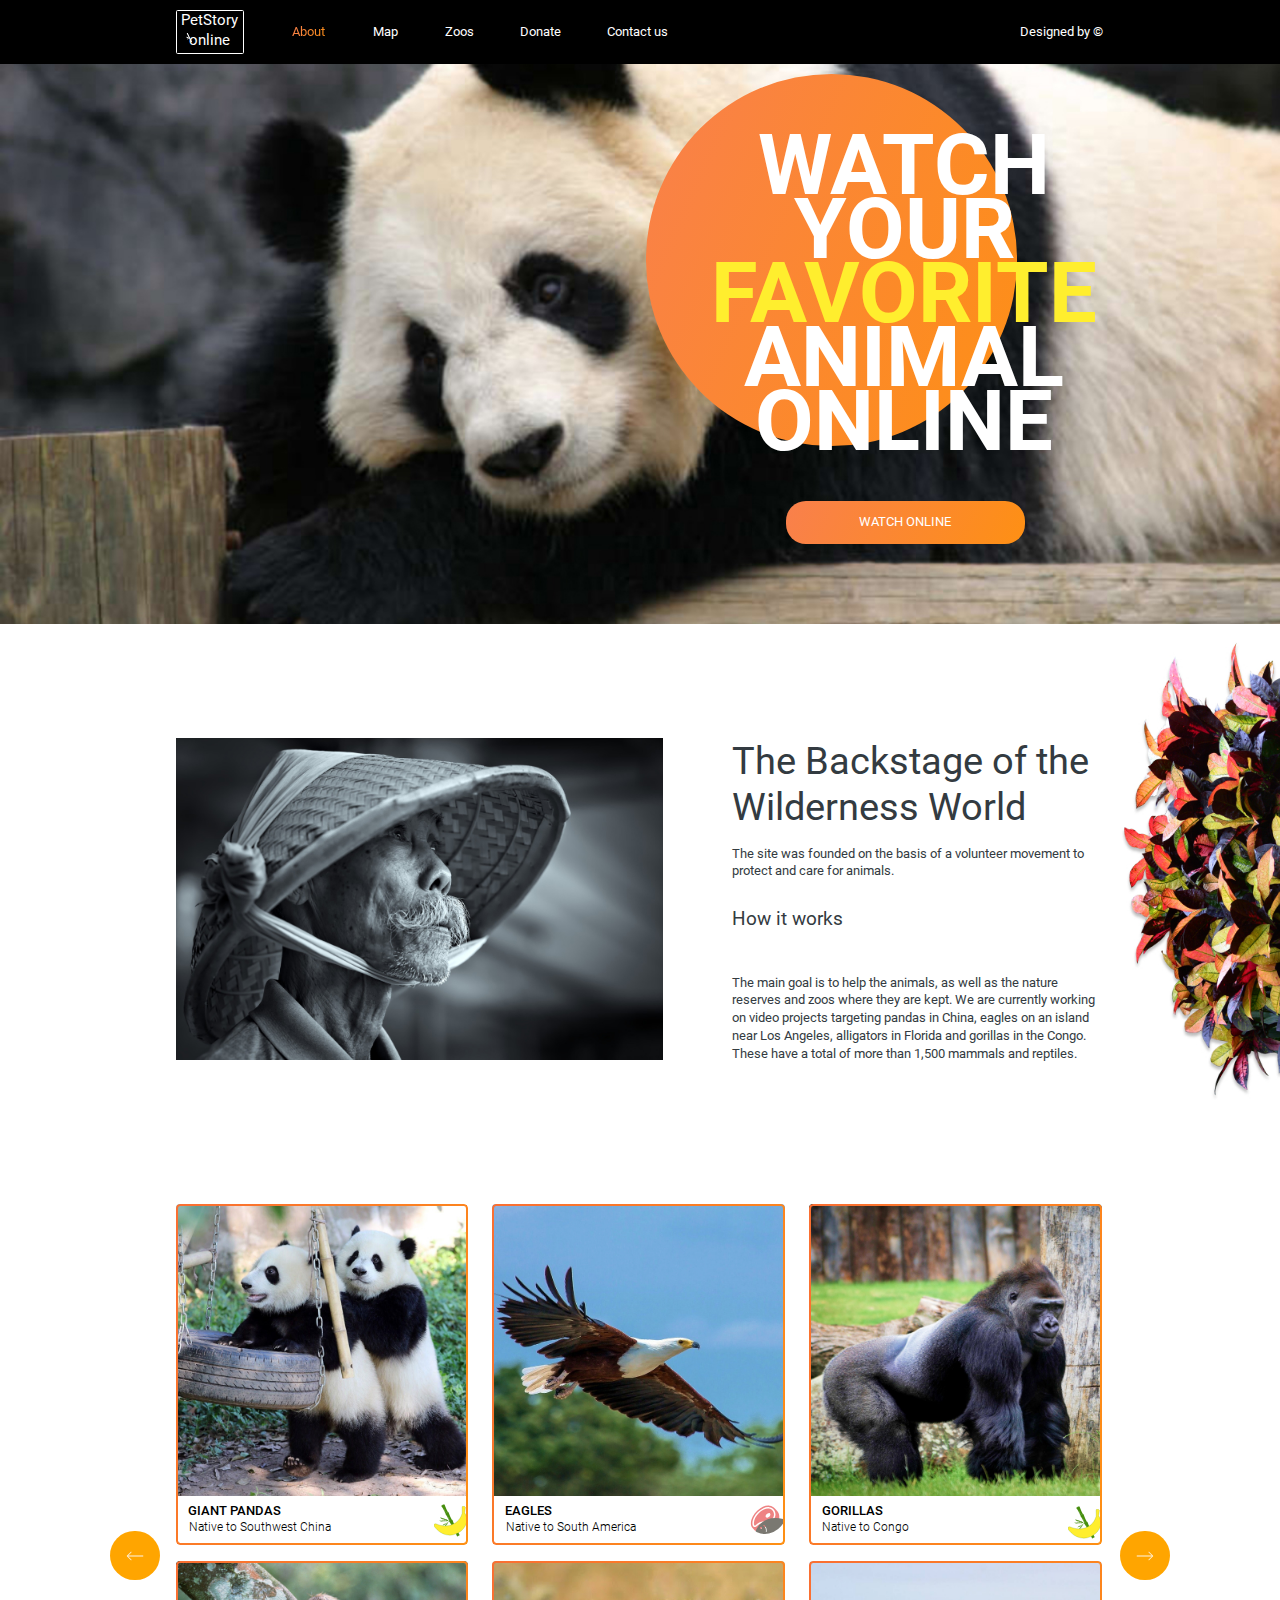
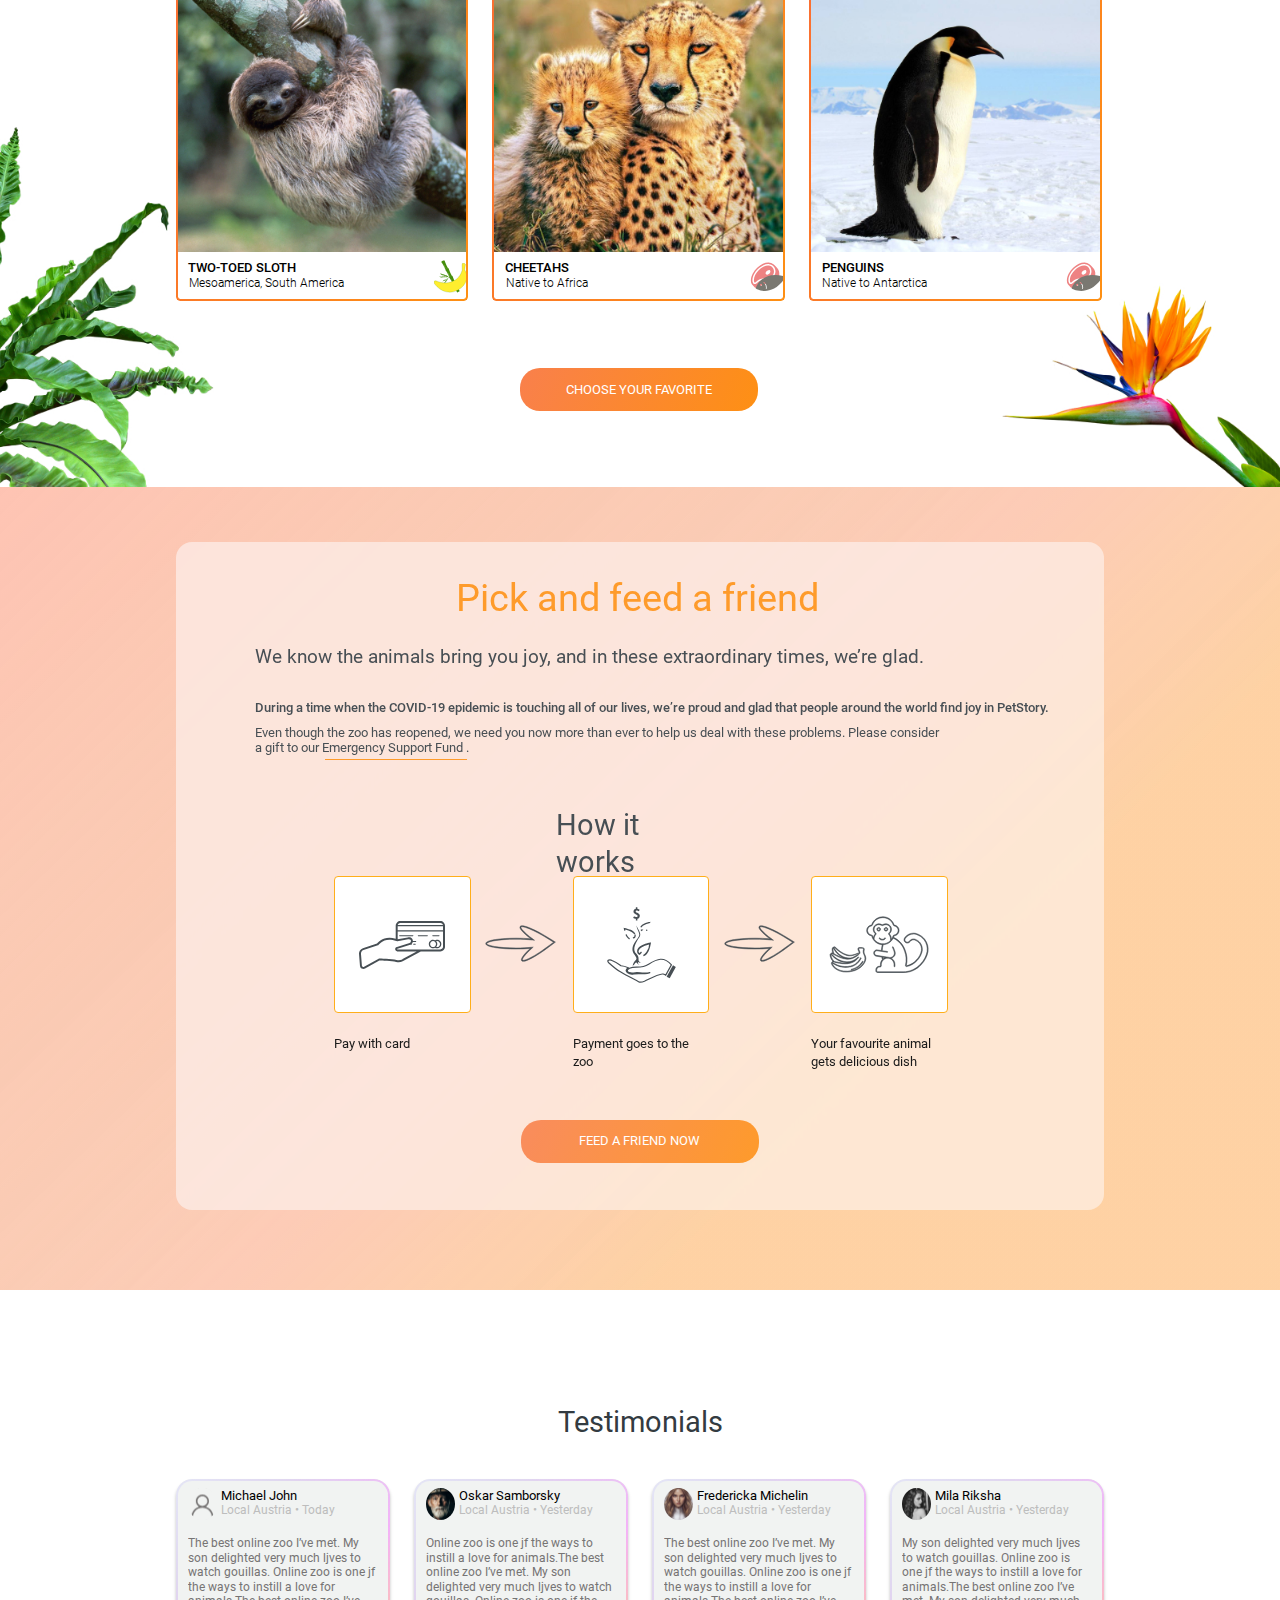
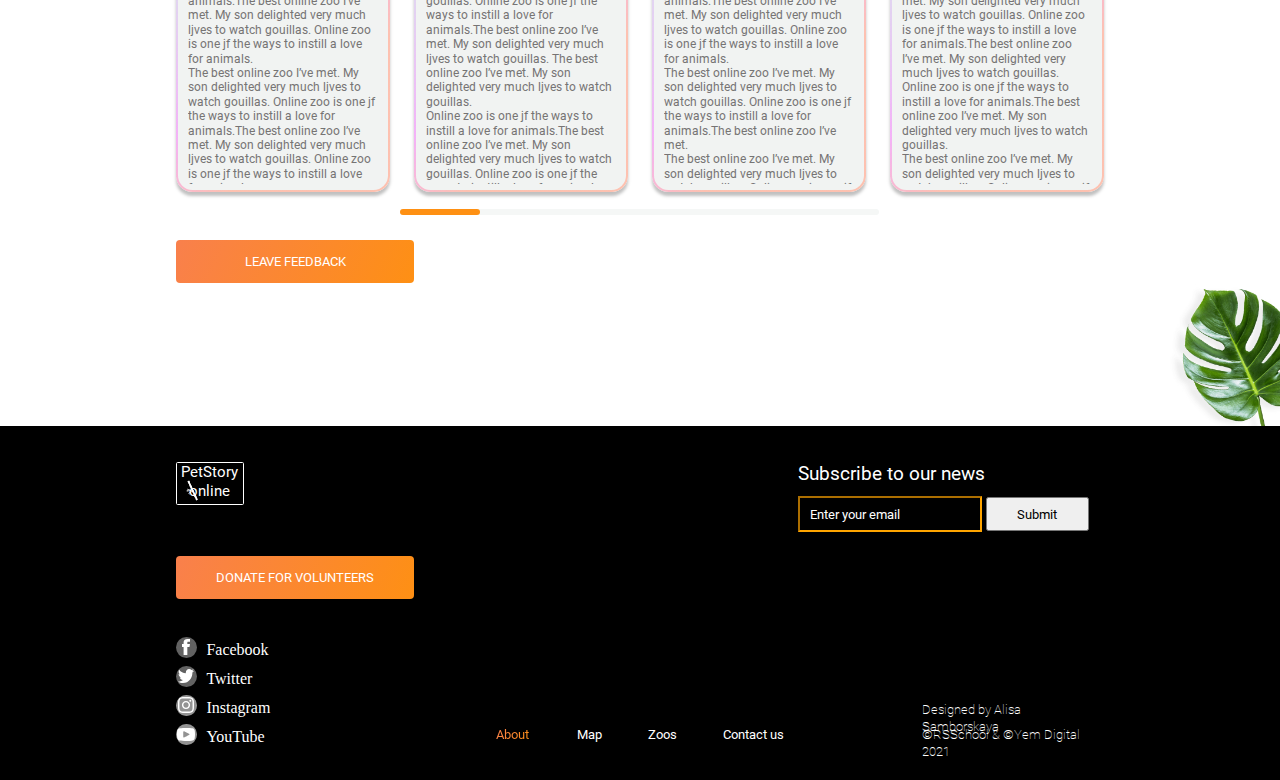
==== commit cd34c3ff: "feat: add burger-menu for both pages" ====
--- a/online-zoo/pages/main/index.html
+++ b/online-zoo/pages/main/index.html
@@ -13,9 +13,10 @@
     <link rel="stylesheet" href="tablet-mobile-trans.css">
     <title>Document</title>
 </head>
-<body>
+<body class="body">
     <div class="wrapper">
     <header class="header">
+        <div class="dark"></div>
         <div class="header__container">
             <div class="logo__nav__block">
                 <a href="./index.html">
@@ -33,10 +34,32 @@
                     <p class="nav__block nb5">Contact us</p>
                 </div>
             </div>
-            <a href="https://www.figma.com/file/jfEFwkXVj1WRq7sUHDr8os/PetStory-online">
+            <a href="https://www.figma.com/file/jfEFwkXVj1WRq7sUHDr8os/PetStory-online" class="figma__link">
                 <div class="designed">Designed by &#169;</div>
-                <div class="burger__menu"></div>
             </a>
+            <div class="burger__menu"></div>
+        </div>
+        <div class="burger__menu__active">
+            <div class="burger__menu__container">
+                <a href="./index.html">
+                    <div class="logo__burger">
+                        <h1 class="petstory__burger">PetStory online</h1>
+                    </div>
+                </a>
+                <div class="nav__burger">
+                    <p class="nav__block__burger">About</p>
+                    <p class="nav__block__burger">Map</p>
+                    <p class="nav__block__burger">Zoos</p>
+                    <a href="./../donate/index.html">
+                        <p class="nav__block__burger">Donate</p>
+                    </a>
+                    <p class="nav__block__burger">Contact us</p>
+                    <a href="https://www.figma.com/file/jfEFwkXVj1WRq7sUHDr8os/PetStory-online">
+                        <p class="nav__block__burger">Designed by &#169;</p>
+                    </a>
+                </div>
+            </div>
+            <div class="cross__burger__button"></div>
         </div>
     </header>
     <main>
--- a/online-zoo/pages/main/style.css
+++ b/online-zoo/pages/main/style.css
@@ -40,6 +40,7 @@
     margin: 0 auto;
     position: relative;
     flex-wrap: wrap;
+    overflow-x: hidden;
 }
 
 .header {
@@ -492,6 +493,7 @@
 .animals__block:hover .animals__block__picture {
     transform: scale(1.05);
     transition: 0.5s ease-in-out;
+    filter: brightness(0.5);
 }
 
 .slider__text {
@@ -528,6 +530,10 @@
     display: none;
 }
 
+.slider__text__name__640 {
+    display: none;
+}
+
 .slider__text__place {
     font-family: 'Roboto-Light';
     font-style: normal;
@@ -542,6 +548,10 @@
 }
 
 .slider__text__place___1000 {
+    display: none;
+}
+
+.slider__text__place___640 {
     display: none;
 }
 
@@ -1177,6 +1187,17 @@
     cursor: pointer;
 }
 
+.absolut__social {
+    display: none;
+    justify-content: space-between;
+    width: 194px;
+    height: 26px;
+    position: absolute;
+    right: none;
+    top: 53px;
+    left: 53px;
+}
+
 .copyright {
     display: flex;
     flex-direction: column;
@@ -1211,6 +1232,20 @@
     color: white;
     margin: 0px;
 }
+
+    /* for Part3 */
+
+.burger__menu__active {
+    display: none;
+    position: fixed;
+    width: 100%;
+    left: 100%;
+    padding: 10px 10px 22px;
+    background-color: #FFF;
+    z-index: 300;
+    transition: .5s ease-in-out;
+  } 
+    
 
 
 
--- a/online-zoo/pages/main/style-mobile.css
+++ b/online-zoo/pages/main/style-mobile.css
@@ -154,6 +154,10 @@
         -webkit-text-fill-color: transparent;
     }
 
+    .figma__link {
+        display: none;
+    }
+
     .burger__menu {
         display: flex;
         width: 18px;
@@ -181,8 +185,8 @@
         background: linear-gradient(113.96deg, #F9804B 1.49%, #FE9013 101.44%);
         border-radius: 90%;
         position: absolute;
-        left: 158.6px;
-        top: 52.17px;
+        left: 164.6px;
+        top: 54.17px;
     }
     
     .image__motto {
@@ -193,8 +197,8 @@
         font-weight: 700;
         font-size: 27.21px;
         position: absolute;
-        left: 173.29px;
-        top: 71.12px;
+        left: 180.29px;
+        top: 77.12px;
         text-align: center;
         color: white;
         line-height: 20.41px;
@@ -232,7 +236,7 @@
         top: 241px;
         border-radius: 25px;
         position: absolute;
-        z-index: 50;
+        z-index: 1;
     }
     
     .button2 {
@@ -244,23 +248,23 @@
     
     .button3 {
         left: 0px;
-        bottom: 40px;
+        bottom: 30px;
         border-radius: 25px;
         position: absolute;
     }
     
     .button4 {
         width: 240px !important;
-        bottom: -7px;
+        bottom: 5px;
         left: 30px;
         border-radius: 5px;
         position: absolute;
-        z-index: 50;
+        z-index: 1;
     }
     
     .button5 {
         border-radius: 5px;
-        top: 50px;
+        top: 54px;
     }
 
     .section2 {
@@ -306,7 +310,7 @@
     .flower__one__box {
         width: 105px;
         height: 217px;
-        top: 250px;
+        top: 260px;
         right: 0px;
         position: absolute;
         overflow: hidden;
@@ -315,7 +319,7 @@
     .flower__one {
         width: 105px;
         height: 217px;
-        right: -53px;
+        right: -72px;
         position: absolute;
     }
     
@@ -360,7 +364,7 @@
         justify-content: space-between;
         width: inherit;
         height: 388px;
-        margin-top: 75px;
+        margin-top: 79px;
     }
     
     .backstage__image {
@@ -397,7 +401,7 @@
         line-height: 20.8px;
         color: #333B41;
         margin: 0px;
-        top: 15px;
+        top: 10px;
         position: relative;
     }
     
@@ -411,7 +415,7 @@
         line-height: 28.8px;
         color: #333B41;
         margin: 0px;
-        top: 37px;
+        top: 30px;
         position: relative;
     }
     
@@ -425,7 +429,7 @@
         line-height: 22.4px;
         color: #333B41;
         margin: 0px;
-        top: 50px;
+        top: 43px;
         bottom: none;
         position: relative;
     }
@@ -488,69 +492,28 @@
         justify-content: center;
         align-items: center;
         width: 100%;
-        height: 60px;
+        height: 46.76px;
         background: white;
         position: absolute;
-        bottom: -50px;
+        bottom: -46.76px;
         transition: 0.5s ease-in-out;
         z-index: 0;
     }
     
     .animals__block:hover .slider__text {
-        bottom: 60px;
+        bottom: 46.76px;
     }
     
     .slider__text__name {
-        font-family: 'Roboto-Medium';
-        font-style: normal;
-        font-weight: 500;
-        font-size: 16px;
-        line-height: 22.4px;
-        color: black;
-        width: inherit;
-        height: 22px;
-        position: relative;
-        margin: 0px;
+        display: none;
     }
     
     .slider__text__name__1000 {
         display: none;
     }
-    
-    .slider__text__place {
-        font-family: 'Roboto-Light';
-        font-style: normal;
-        font-weight: 300;
-        font-size: 15px;
-        line-height: 18px;
-        color: black;
-        width: inherit;
-        height: 18px;
-        position: relative;
-        margin: 0px;
-    }
-    
-    .slider__text__place___1000 {
-        display: none;
-    }
-    
-    .animals__block__info {
-        display: flex;
-        justify-content: space-between;
-        width: inherit;
-        height: 46.76px;
-        z-index: 10;
-        margin-top: -5px;
-        position: relative;
-        background: white;
-    }
-    
-    .animals__block__info__text {
-        width: 228px;
-        height: inherit;
-    }
-    
-    .animals__block__info__text__name {
+
+    .slider__text__name__640 {
+        display: initial;
         font-family: 'Roboto-Medium';
         font-style: normal;
         font-weight: 500;
@@ -559,17 +522,22 @@
         color: black;
         width: inherit;
         height: 17px;
-        top: 6px;
+        position: relative;
+        margin: 0px;
+        top: 2px;
         left: 12px;
-        position: relative;
-        margin: 0px;
-    }
-    
-    .text__name__1000 {
-        display: none;
-    }
-    
-    .animals__block__info__text__place {
+    }
+    
+    .slider__text__place {
+        display: none;
+    }
+    
+    .slider__text__place___1000 {
+        display: none;
+    }
+
+    .slider__text__place___640 {
+        display: initial;
         font-family: 'Roboto-Light';
         font-style: normal;
         font-weight: 300;
@@ -578,14 +546,74 @@
         color: black;
         width: inherit;
         height: 14px;
+        position: relative;
+        margin: 0px;
+        top: 2px;
+        right: 12px;
+    }
+    
+    .animals__block__info {
+        display: flex;
+        justify-content: space-between;
+        width: inherit;
+        height: 46.76px;
+        z-index: 10;
+        margin-top: -5px;
+        position: relative;
+        background: white;
+    }
+    
+    .animals__block__info__text {
+        width: 228px;
+        height: inherit;
+    }
+    
+    .animals__block__info__text__name {
+        display: none;
+    }
+    
+    .text__name__1000 {
+        display: none;
+    }
+
+    .text__name__640 {
+        display: initial;
+        font-family: 'Roboto-Medium';
+        font-style: normal;
+        font-weight: 500;
+        font-size: 12.47px;
+        line-height: 17.46px;
+        color: black;
+        width: inherit;
+        height: 17px;
+        top: 6px;
+        left: 12px;
+        position: relative;
+        margin: 0px;
+    }
+    
+    .animals__block__info__text__place {
+        display: none;
+    }
+    
+    .text__place__1000 {
+        display: none;
+    }
+
+    .text__place__640 {
+        display: initial;
+        font-family: 'Roboto-Light';
+        font-style: normal;
+        font-weight: 300;
+        font-size: 11.69px;
+        line-height: 14.03px;
+        color: black;
+        width: inherit;
+        height: 14px;
         bottom: 11.5px;
         left: 12px;
         position: absolute;
         margin: 0px;
-    }
-    
-    .text__place__1000 {
-        display: none;
     }
     
     .animals__block__info__image {
@@ -656,7 +684,7 @@
         width: 232px;
         height: 29px;
         color: #FE9013;
-        top: 0px;
+        top: 10px;
         left: 34px;
         position: relative;
         margin: 0px;
@@ -672,10 +700,10 @@
         width: inherit;
         height: 66px;
         top: 10px;
-        left: 1px;
-        position: relative;
-        margin: 0px;
-        margin-top: -112px;
+        left: 0px;
+        position: relative;
+        margin: 0px;
+        margin-top: -95px;
         text-align: center;
     }
     
@@ -693,7 +721,6 @@
         left: 99px;
         position: relative;
         margin: 0px;
-        margin-top: -100px;;
         
     }
     
@@ -741,6 +768,7 @@
         left: 66px;
         bottom: 0px;
         margin: 0px;
+        top: -85px;
         position: relative;
     }
     
@@ -748,12 +776,13 @@
         font-family: 'Roboto-Regular';
         font-style: normal;
         font-weight: 400;
-        font-size: 36px;
-        line-height: 46.8px;
-        width: 209px;
-        height: 47px;
+        font-size: 24px;
+        line-height: 28.8px;
+        width: 139px;
+        height: 29px;
         color: #333B41;
         margin: 0px;
+        margin-top: 10px;
     }
     
     .paf__block__diagram {
@@ -769,7 +798,7 @@
         flex-direction: column;
         justify-content: space-between;
         width: 168px;
-        height: 230px;
+        height: 222px;
     }
     
     .paf__white__square {
@@ -806,6 +835,33 @@
         width: inherit;
         height: 20px;
         background: none;
+        z-index: -30;
+    }
+
+    .paf__arrow__block::before {
+        content: "";
+        width: 66.12px;
+        height: 87.66px;
+        background: url('./../../assets/icons/green-arrow-small.svg') no-repeat center;
+        top: none;
+        bottom: 465px;
+        left: none;
+        right: -50px;;
+        z-index: 30;
+        position: absolute;
+    }
+
+    .paf__arrow__block::after {
+        content: "";
+        width: 66.12px;
+        height: 87.66px;
+        background: url('./../../assets/icons/green-arrow-small.svg') no-repeat center;
+        top: none;
+        bottom: 215px;
+        left: none;
+        right: -50px;;
+        z-index: 30;
+        position: absolute;
     }
 
     .section4 {
@@ -828,7 +884,7 @@
     .flower__four {
         width: 90px;
         height: 95px;
-        right: -35px;
+        right: -40px;
         position: absolute;
     }
     
@@ -859,17 +915,16 @@
         justify-content: space-around;
         align-items: center;
         width: inherit;
-        height: 391px;
-        top: 20px;
-        position: relative;
-        margin-top: 15px;
+        height: 357px;
+        top: 45px;
+        position: relative;
     }
     
     .opinion {
         display: flex;
         flex-direction: column;
         justify-content: space-between;
-        align-items: center;
+        align-items: flex-start;
         width: 299px;
         height: 109px;
         background: #F1F3F2;
@@ -899,19 +954,24 @@
     
     .opinion__header {
         display: flex;
+        justify-content: flex-start;
         width: 210px;
         height: 40px;
+        margin-left: 12px;
+        margin-top: 11px;
     }
     
     .opinion__header__icon {
         width: 41px;
         height: 40px;
         margin-right: 5px;
-        border-radius: 90%;
+        border-radius: 50%;
+        z-index: 10;
     }
     
     .user__icon1 {
         background: url('./../../assets/icons/icon-undefined.svg') no-repeat center;
+        z-index: 10;
     }
     
     .user__icon2 {
@@ -927,7 +987,7 @@
     }
     
     .opinion__header__text {
-        width: 252px;
+        width: 169px;
         height: 38px;
     }
     
@@ -940,6 +1000,7 @@
         width: inherit;
         height: 19px;
         margin: 0px;
+        margin-left: none;
         color: black;
     }
     
@@ -966,6 +1027,8 @@
         height: 38px;
         margin: 0px;
         overflow: hidden;
+        margin-left: 18px;
+        margin-bottom: 12px;
     }
     
     .testimonials__slider__bar {
@@ -1017,22 +1080,18 @@
     }
     
     .logo__footer {
-        font-family: 'Roboto-Regular';
-        font-style: normal;
-        font-weight: 400;
         font-size: 19.01px;
-        line-height: 24.5px;
-        color: white;
+        line-height: 22.82px;
         width: 128px;
         height: 23px;
         border: none;
-        border-radius: 2px;
+        border-radius: none;
+        background: url('./../../assets/icons/bamboo.svg') no-repeat;
+        background-position: 66px -15px;
+        background-size: 15%;
         text-align: center;
-        background: url('./../../assets/icons/bamboo.svg') no-repeat;
-        background-position: 11px 21.64px;
         top: 0px;
-        left: 85px;
-        position: absolute;
+        margin-left: 89px;
     }
     
     .button5__link {
@@ -1040,7 +1099,7 @@
         width: 298px;
         height: 54px;
         position: absolute;
-        top: 50px;
+        top: 54px;
         left: 0px;
     }
     
@@ -1116,11 +1175,11 @@
     .nav__footer {
         display: flex;
         justify-content: space-between;
-        width: inherit;
+        width: 278px;
         height: 22px;
         position: absolute;
         bottom: 0px;
-        left: 0px;
+        left: 14px;
     }
     
     .subscribe {
@@ -1210,16 +1269,16 @@
         width: 214px;
         height: 49px;
         position: absolute;
-        bottom: 52px;
-        right: 0px;
+        bottom: 50px;
+        right: -4px;
     }
     
     .copyright__first {
         font-family: 'Roboto-Thin';
         font-style: normal;
         font-weight: 100;
-        font-size: 16px;
-        line-height: 20.8px;
+        font-size: 15px;
+        line-height: 18px;
         width: 220px;
         height: 21px;
         color: white;
@@ -1230,12 +1289,103 @@
         font-family: 'Roboto-Thin';
         font-style: normal;
         font-weight: 100;
-        font-size: 16px;
-        line-height: 20.8px;
+        font-size: 15px;
+        line-height: 18px;
         width: 228px;
         height: 21px;
         color: white;
         margin: 0px;
+        bottom: 0px;
+    }
+
+    /* for Part3 */
+
+    .burger__menu__active {
+        display: flex;
+        justify-content: space-between;
+        position: fixed;
+        width: 100%;
+        left: 100%;
+        height: 297px;
+        padding: 10px 10px 22px;
+        background-color: white;
+        z-index: 1000;
+        transition: .5s ease-in-out;
+      }
+    
+    .show {
+        left: 0;
+    }
+    
+    .dark {
+        position: fixed;
+        width: 100%;
+        height: 100%;
+        z-index: -1;
+        transition: .5s ease-in-out;
+      }
+      
+    .dark__active {
+        z-index: 500;
+        background: rgba(0, 0, 0, .5);
+    }
+    
+    .burger__menu__container {
+        display: flex;
+        flex-direction: column;
+        justify-content: space-between;
+        width: 104px;
+        height: 320px;
+        position: relative;
+    }
+    
+    .logo__burger {
+        width: 65.6px;
+        height: 41.6px;
+        border: #FE9013 0.8px solid;
+        border-radius: 2px;
+        text-align: center;
+        background: url('./../../assets/icons/bamboo-orange.svg') no-repeat;
+        background-position: 8px 17px;
+    }
+    
+    .petstory__burger {
+        font-family: 'Roboto-Regular';
+        font-style: normal;
+        font-weight: 400;
+        font-size: 15.21px;
+        line-height: 18.25px;
+        text-align: center center;
+        color: #FE9013;
+        margin: 0px;
+    }
+    
+    .nav__burger {
+        display: flex;
+        flex-direction: column;
+        justify-content: space-between;
+        height: 207px;
+        margin-bottom: 42px;
+    }
+    
+    .nav__block__burger {
+        font-family: 'Roboto-Regular';
+        font-style: normal;
+        font-weight: 400;
+        font-size: 16px;
+        line-height: 22.4px;
+        width: inherit;
+        height: 22px;
+        z-index: 1000;
+        color: #333B41;
+        margin: 0px;
+    }
+    
+    .cross__burger__button {
+        width: 14px;
+        height: 14px;
+        background: url('./../../assets/icons/x-icon-orange.svg');
+        margin-right: 20px;
     }
 
 }--- a/online-zoo/pages/main/big-small-trans.css
+++ b/online-zoo/pages/main/big-small-trans.css
@@ -256,7 +256,7 @@
     
     .slider__text {
         height: 3.75vw;
-        bottom: -3.125vw;
+        bottom: -3.75vw;
     }
     
     .animals__block:hover .slider__text {
@@ -267,6 +267,15 @@
         font-size: 1vw;
         line-height: 1.4vw;
         height: 1.375vw;
+        left: 1vw;
+    }
+
+    .slider__text__name__1000 {
+        display: none;
+    }
+
+    .slider__text__name__640 {
+        display: none;
     }
     
     .slider__text__place {
@@ -275,9 +284,17 @@
         height: 1.125vw;
     }
 
+    .slider__text__place__1000 {
+        display: none;
+    }
+
+    .slider__text__place___640 {
+        display: none;
+    }
+
     .animals__block__info {
         height: 3.75vw;
-        margin-top: -0.312vw;
+        margin-top: none;
     }
     
     .animals__block__info__text {
@@ -290,6 +307,14 @@
         height: 1.375vw;
         top: 0.5vw;
         left: 1vw;
+    }
+
+    .text__name__1000 {
+        display: none;
+    }
+
+    .text__name__640 {
+        display: none;
     }
     
     .animals__block__info__text__place {
@@ -299,6 +324,14 @@
         bottom: 0.75vw;
         left: 1.06vw;
     }
+
+    .text__place__1000 {
+        display: none;
+    }
+
+    .text__place__640 {
+        display: none;
+    }
     
     .animals__block__info__image {
         width: 3vw;
@@ -400,17 +433,17 @@
     
     .pay__icon {
         background: white url('./../../assets/icons/pay.svg') no-repeat center;
-        
+        background-size: 6.75vw 3.75vw;
     }
     
     .zoo__icon {
         background: white url('./../../assets/icons/zoo.svg') no-repeat center;
-        
+        background-size: 5.36vw 5.937vw;
     }
     
     .monkey__icon {
         background: white url('./../../assets/icons/monkey.svg') no-repeat center;
-        
+        background-size: 7.796vw 4.475vw;
     }
     
     .paf__image__text {
@@ -675,5 +708,18 @@
         width: 14.25vw;
         height: 1.31vw;
     }
+
+    /* for Part3 */
+
+.burger__menu__active {
+    display: none;
+    position: fixed;
+    width: 100%;
+    left: 100%;
+    padding: 10px 10px 22px;
+    background-color: #FFF;
+    z-index: 300;
+    transition: .5s ease-in-out;
+  } 
     
 }--- a/online-zoo/pages/main/small-tablet-trans.css
+++ b/online-zoo/pages/main/small-tablet-trans.css
@@ -327,6 +327,7 @@
         width: 45.5vw;
         height: 40.8vw;
         background: url('./../../assets/images/bamboo-cap-small.jpg') no-repeat;
+        background-size: 45.5vw 40.8vw;
     }
     
     .backstage__block {
@@ -454,6 +455,10 @@
         display: none;
     }
 
+    .slider__text__name__640 {
+        display: none;
+    }
+
     .slider__text__name__1000 {
         display: initial;
         font-family: 'Roboto-Medium';
@@ -466,9 +471,14 @@
         height: 2.2vw;
         position: relative;
         margin: 0px;
+        left: 1.6vw;
     }
     
     .slider__text__place {
+        display: none;
+    }
+
+    .slider__text__place___640 {
         display: none;
     }
 
@@ -506,6 +516,10 @@
         display: none;
     }
 
+    .text__name__640 {
+        display: none;
+    }
+
     .text__name__1000 {
         display: initial;
         font-family: 'Roboto-Medium';
@@ -524,6 +538,10 @@
     
     .animals__block__info__text__place {
        display: none;
+    }
+
+    .text__place__640 {
+        display: none;
     }
 
     .text__place__1000 {
@@ -721,14 +739,17 @@
     
     .pay__icon {
         background: white url('./../../assets/icons/pay.svg') no-repeat center;
+        background-size: 10.8vw 6vw;
     }
     
     .zoo__icon {
         background: white url('./../../assets/icons/zoo.svg') no-repeat center;
+        background-size: 8.577vw 9.5vw;
     }
     
     .monkey__icon {
         background: white url('./../../assets/icons/monkey.svg') no-repeat center;
+        background-size: 12.475vw 7.16vw;
     }
     
     .paf__image__text {
@@ -835,6 +856,8 @@
         display: flex;
         width: 23.7vw;
         height: 4vw;
+        margin-top: -0.5vw;
+        margin-left: -2vw;
     }
     
     .opinion__header__icon {
@@ -896,7 +919,7 @@
         font-size: 1.5vw;
         line-height: 1.8vw;
         color: #767474;
-        width: 23.7vw;
+        width: 25vw;
         height: 30.9vw;
         margin: 0px;
         overflow: hidden;
@@ -1157,5 +1180,18 @@
         color: white;
         margin: 0px;
     }
+
+    /* for Part3 */
+
+.burger__menu__active {
+    display: none;
+    position: fixed;
+    width: 100%;
+    left: 100%;
+    padding: 10px 10px 22px;
+    background-color: #FFF;
+    z-index: 300;
+    transition: .5s ease-in-out;
+  } 
     
 }--- a/online-zoo/pages/main/tablet-mobile-trans.css
+++ b/online-zoo/pages/main/tablet-mobile-trans.css
@@ -154,6 +154,10 @@
         -webkit-text-fill-color: transparent;
     }
 
+    .figma__link {
+        display: none;
+    }
+
     .burger__menu {
         display: flex;
         width: 2.812vw;
@@ -304,15 +308,17 @@
         display: initial;
         width: 36.093vw;
         height: 74.375vw;
-        top: 58.59vw;
+        top: 58vw;
         right: 0px;
         position: absolute;
         overflow: hidden;
+        z-index: -1;
     }
     
     .flower__one {
         width: 36.093vw;
         height: 74.375vw;
+        right: -15.7vw;
         display: initial;
         position: absolute;
     }
@@ -383,6 +389,7 @@
         height: 18.125vw;
         color: #333B41;
         position: relative;
+        left: 0.4vw;
     }
     
     .backstage__block__title__text {
@@ -406,7 +413,9 @@
         height: 4.53vw;
         color: #333B41;
         position: relative;
-        margin-top: -0.781vw;
+        margin-top: none;
+        top: 8.437vw;
+        left: 0.4vw;
     }
     
     .howitworks__text {
@@ -418,7 +427,10 @@
         height: 17.187vw;
         line-height: 3.5vw;
         color: #333B41;
-        margin-top: -5.468vw;
+        margin-top: none;
+        top: 16.7vw;
+        bottom: none;
+        position: relative;
     }
     
     .animals {
@@ -450,7 +462,7 @@
         display: none;
     }
     
-    .animals__block::before {
+    .animals__block::after {
         content: "";
         position: absolute;
         inset: 0;
@@ -466,8 +478,8 @@
       }
     
     .animals__block__picture {
-        width: 44.568vw;
-        height: 44.568vw;
+        width: 44.531vw;
+        height: 44.531vw;
     }
     
     .animals__block:hover .animals__block__picture {
@@ -480,16 +492,16 @@
         justify-content: center;
         align-items: center;
         width: 100%;
-        height: 7.306vw;
+        height: 7.343vw;
         background: white;
         position: absolute;
-        bottom: -7.306vw;
+        bottom: -7.343vw;
         transition: 0.5s ease-in-out;
         z-index: 0;
     }
     
     .animals__block:hover .slider__text {
-        bottom: 7.306vw;
+        bottom: 7.343vw;
     }
     
     .slider__text__name {
@@ -504,14 +516,16 @@
         display: initial;
         font-family: 'Roboto-Medium';
         font-style: normal;
-        font-weight: 500;
-        font-size: 2.5vw;
+        font-size: 1.948vw;
+        line-height: 2.728vw;
         line-height: 3.5vw;
         color: black;
         width: inherit;
         height: 3.437vw;
         position: relative;
         margin: 0px;
+        top: 1vw;
+        left: 1.875vw;
     }
     
     .slider__text__place {
@@ -527,22 +541,24 @@
         font-family: 'Roboto-Light';
         font-style: normal;
         font-weight: 300;
-        font-size: 2.343vw;
-        line-height: 2.812vw;
+        font-size: 1.826vw;
+        line-height: 2.192vw;
         color: black;
         width: inherit;
         height: 2.812vw;
         position: relative;
         margin: 0px;
+        top: 1vw;
+        right: 1.875vw;
     }
     
     .animals__block__info {
         display: flex;
         justify-content: space-between;
         width: inherit;
-        height: 7.306vw;
+        height: 7.343vw;
         z-index: 10;
-        margin-top: -0.781vw;
+        margin-top: -1vw;
         position: relative;
         background: white;
     }
@@ -570,10 +586,10 @@
         color: black;
         width: inherit;
         height: 2.656vw;
-        top: 0.937vw;
-        left: 1.948vw;
-        position: relative;
-        margin: 0px;
+        position: relative;
+        margin: 0px;
+        top: none;
+        left: 2vw;
     }
     
     .animals__block__info__text__place {
@@ -655,6 +671,8 @@
     }
     
     .pick__and__feed__inner {
+        display: flex;
+        flex-direction: column;
         width: 93.75vw;
         height: 104.84vw;
         position: relative;
@@ -688,6 +706,7 @@
         color: #333B41;
         position: absolute;
         margin: 0px;
+        top: 12.75vw;
         left: 0px;
         word-wrap: break-word;
     }
@@ -702,6 +721,7 @@
         width: 93.75vw;
         height: 6.562vw;
         margin: 0px;
+        top: 23.531vw;
         left: 0px;
         margin-top: none;
         word-wrap: break-word;
@@ -719,7 +739,8 @@
         height: 6.562vw;
         margin: 0px;
         left: 0px;
-        margin-top: 4.218vw;
+        top: 31.775vw;
+        margin-top: none;
         word-wrap: break-word;
     }
     
@@ -737,7 +758,7 @@
         height: 1px;
         background: #FE9013;
         position: absolute;
-        top: 39.843vw;
+        top: 37.843vw;
         left: 55.781vw;
     }
     
@@ -751,8 +772,8 @@
         margin: 0px;
         margin-left: none;
         margin-top: none;
-        position: absolute;
-        top: 43.125vw;
+        position: relative;
+        top: 35.125vw;
         left: 0px;
         bottom: 0px;
     }
@@ -767,6 +788,7 @@
         height: 7.343vw;
         color: #333B41;
         margin: 0px;
+        margin-left: 2vw;
     }
     
     .paf__block__diagram {
@@ -780,7 +802,7 @@
         flex-direction: column;
         justify-content: space-between;
         width: 26.25vw;
-        height: 38.125;
+        height: 38.125vw;
     }
     
     .paf__white__square {
@@ -793,14 +815,17 @@
     
     .pay__icon {
         background: white url('./../../assets/icons/pay.svg') no-repeat center;
+        background-size: 16.875vw 9.375vw;
     }
     
     .zoo__icon {
         background: white url('./../../assets/icons/zoo.svg') no-repeat center;
+        background-size: 13.401vw 14.843vw;
     }
     
     .monkey__icon {
         background: white url('./../../assets/icons/monkey.svg') no-repeat center;
+        background-size: 19.492vw 11.187vw;
     }
     
     .paf__image__text {
@@ -825,6 +850,7 @@
         width: 15.625vw;
         height: 15.625vw;
         background: url('./../../assets/icons/green-arrow.svg') no-repeat center;
+        background-size: 100%;
         top: -8.125vw;
         left: -5.468vw;
         z-index: 30;
@@ -839,16 +865,16 @@
     .flower__four__box {
         width: 23.418vw;
         height: 22.99vw;
-        bottom: 39.843vw;
+        bottom: 41.843vw;
         right: 0px;;
         position: absolute;
         overflow: hidden;
     }
     
     .flower__four {
-        width: 28.418vw;
-        height: 27.99vw;
-        right: -11vw;
+        width: 30.418vw;
+        height: 29.99vw;
+        right: -12vw;
         position: absolute;
     }
     
@@ -873,7 +899,7 @@
         height: 7.343vw;
         left: 30.468vw;
         margin: 0px;
-        margin-top: 1.562vw;
+        margin-top: 1vw;
         position: absolute;
     }
     
@@ -883,7 +909,7 @@
         justify-content: space-between;
         width: 93.75vw;
         height: 55.781vw;
-        top: 14.687vw;
+        top: 12.687vw;
         position: relative;
     }
     
@@ -923,7 +949,8 @@
         display: flex;
         width: 37.031vw;
         height: 6.25vw;
-        margin-left: 2.343vw;
+        margin-left: 1.943vw;
+        margin-top: 1.5vw;
     }
     
     .opinion__header__icon {
@@ -989,7 +1016,7 @@
         height: 5.937vw;
         margin: 0px;
         overflow: hidden;
-        margin-left: 2.343vw;
+        margin-left: 2.4vw;
     }
     
     .testimonials__slider__bar {
@@ -1223,6 +1250,8 @@
         height: 25.625vw;
         position: absolute;
         right: 0px;
+        top: 0px;
+        left: 89.687vw;
     }
     
     .copyright {
@@ -1256,4 +1285,95 @@
         color: white;
         margin: 0px;
     }
+
+    /* for Part3 */
+
+.burger__menu__active {
+    display: flex;
+    justify-content: space-between;
+    position: fixed;
+    width: 100%;
+    left: 100%;
+    height: 51.406vw;
+    padding: 10px 10px 22px;
+    background-color: white;
+    z-index: 1000;
+    transition: .5s ease-in-out;
+  }
+
+.show {
+    left: 0;
+}
+
+.dark {
+    position: fixed;
+    width: 100%;
+    height: 100%;
+    z-index: -1;
+    transition: .5s ease-in-out;
+  }
+  
+.dark__active {
+    z-index: 500;
+    background: rgba(0, 0, 0, .5);
+}
+
+.burger__menu__container {
+    display: flex;
+    flex-direction: column;
+    justify-content: space-between;
+    width: 104px;
+    height: 320px;
+    position: relative;
+}
+
+.logo__burger {
+    width: 65.6px;
+    height: 41.6px;
+    border: #FE9013 0.8px solid;
+    border-radius: 2px;
+    text-align: center;
+    background: url('./../../assets/icons/bamboo-orange.svg') no-repeat;
+    background-position: 8px 17px;
+}
+
+.petstory__burger {
+    font-family: 'Roboto-Regular';
+    font-style: normal;
+    font-weight: 400;
+    font-size: 15.21px;
+    line-height: 18.25px;
+    text-align: center center;
+    color: #FE9013;
+    margin: 0px;
+}
+
+.nav__burger {
+    display: flex;
+    flex-direction: column;
+    justify-content: space-between;
+    margin-bottom: 27px;
+}
+
+.nav__block__burger {
+    font-family: 'Roboto-Regular';
+    font-style: normal;
+    font-weight: 400;
+    font-size: 16px;
+    line-height: 22.4px;
+    width: inherit;
+    height: 22px;
+    z-index: 1000;
+    color: #333B41;
+    margin: 0px;
+    margin-bottom: 15px;
+}
+
+.cross__burger__button {
+    width: 14px;
+    height: 14px;
+    background: url('./../../assets/icons/x-icon-orange.svg');
+    margin-right: 20px;
+}
+
 }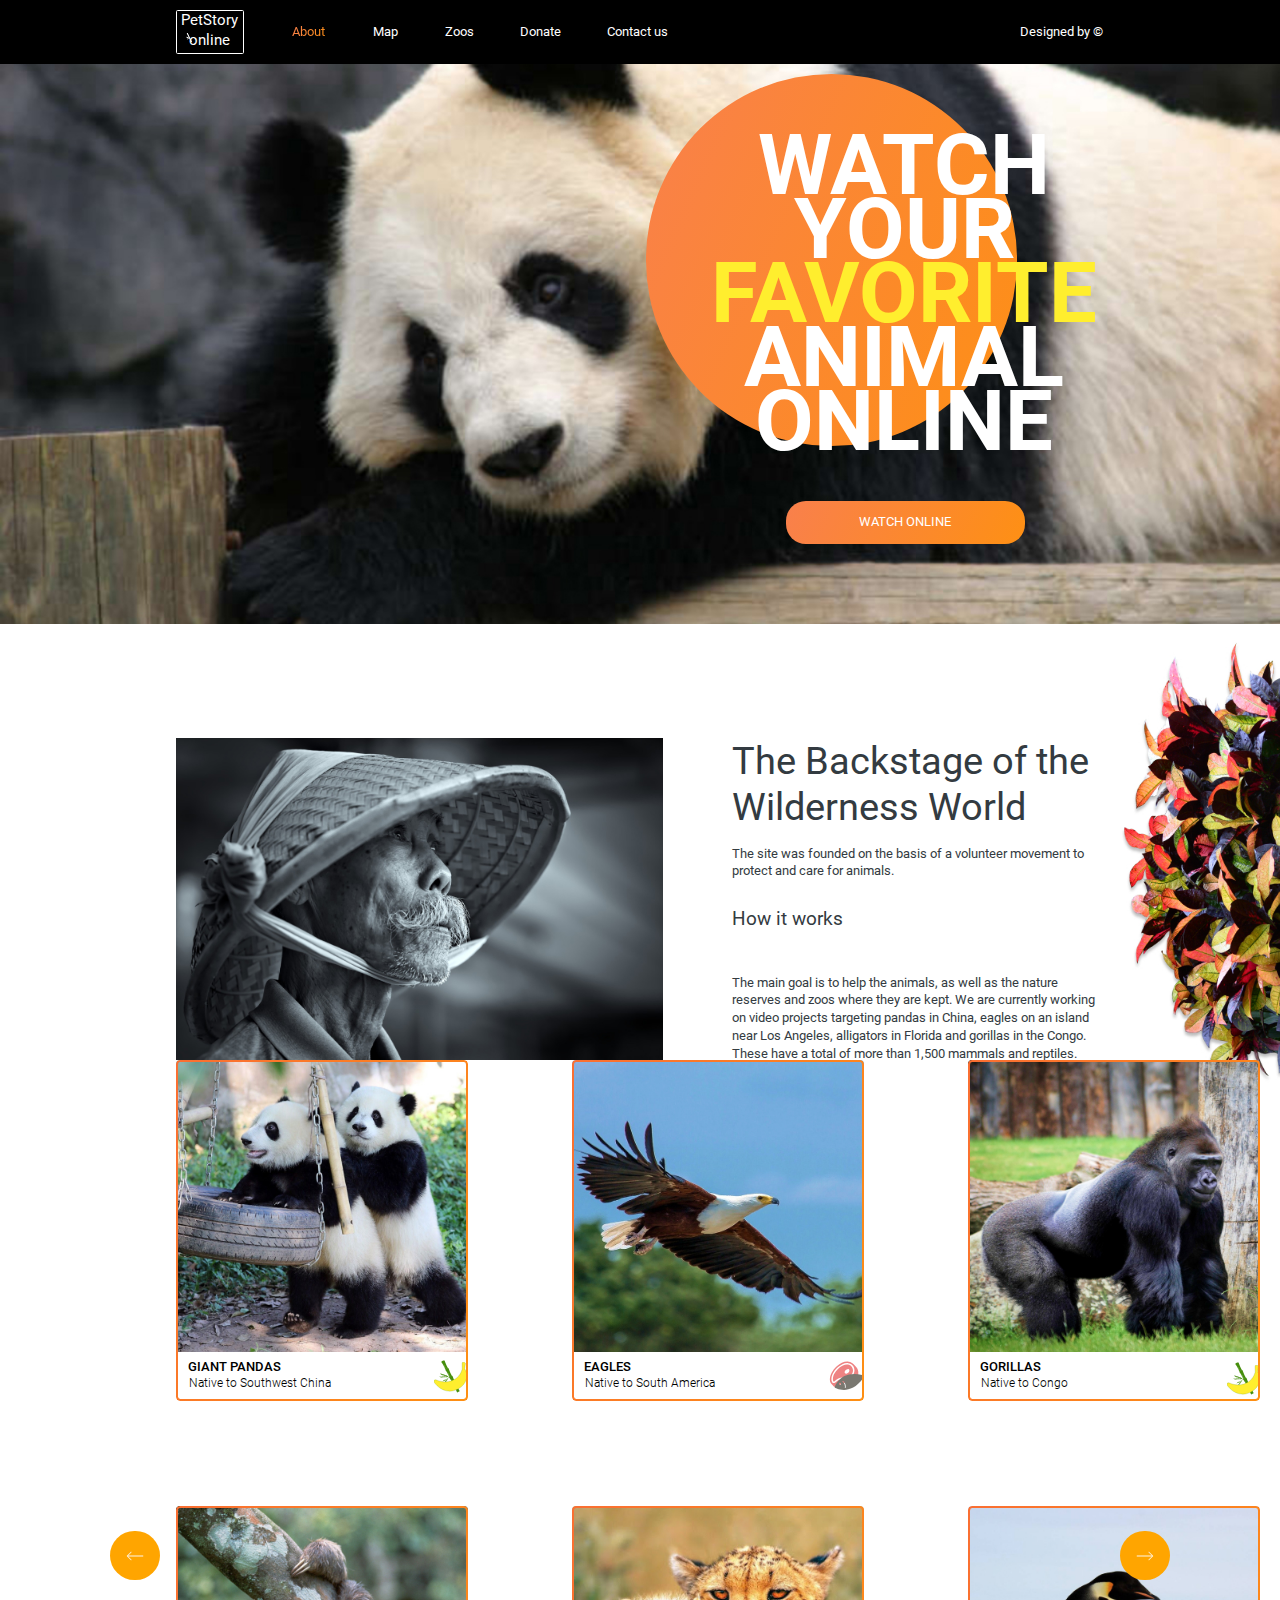
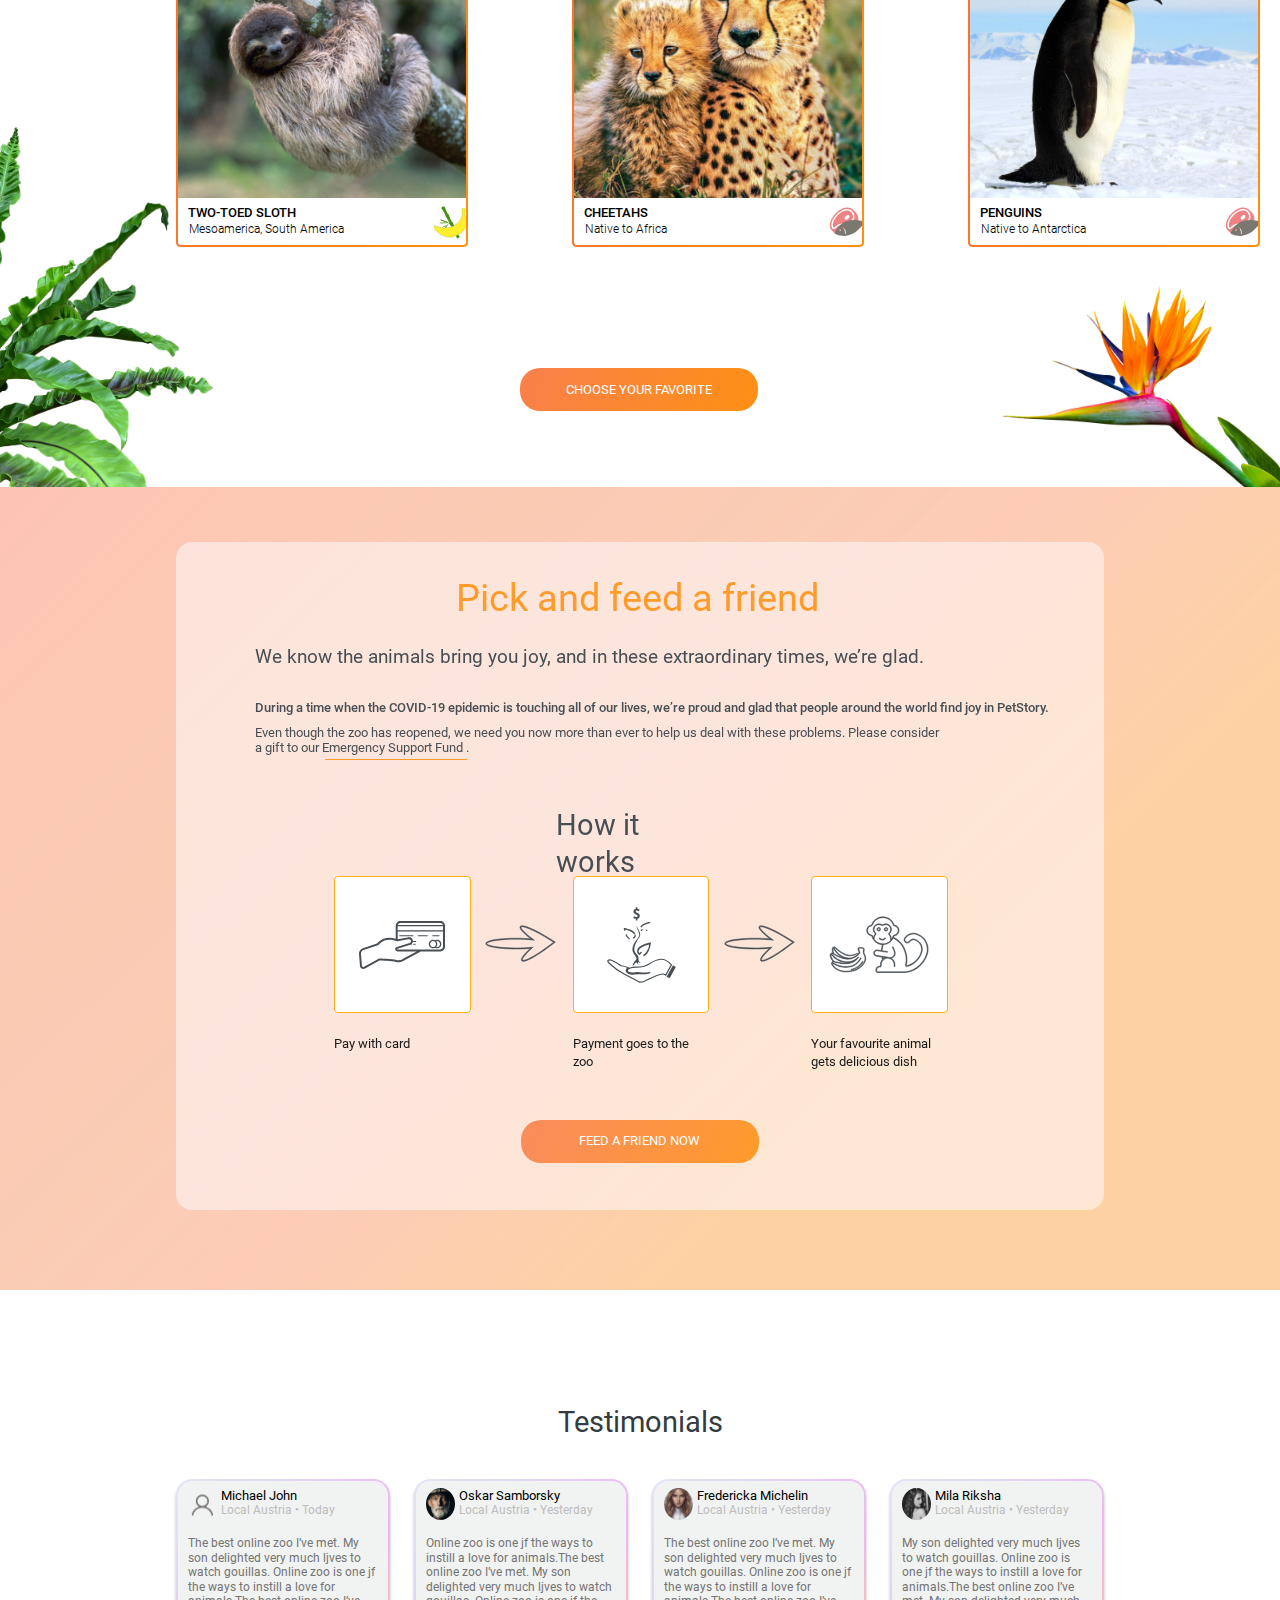
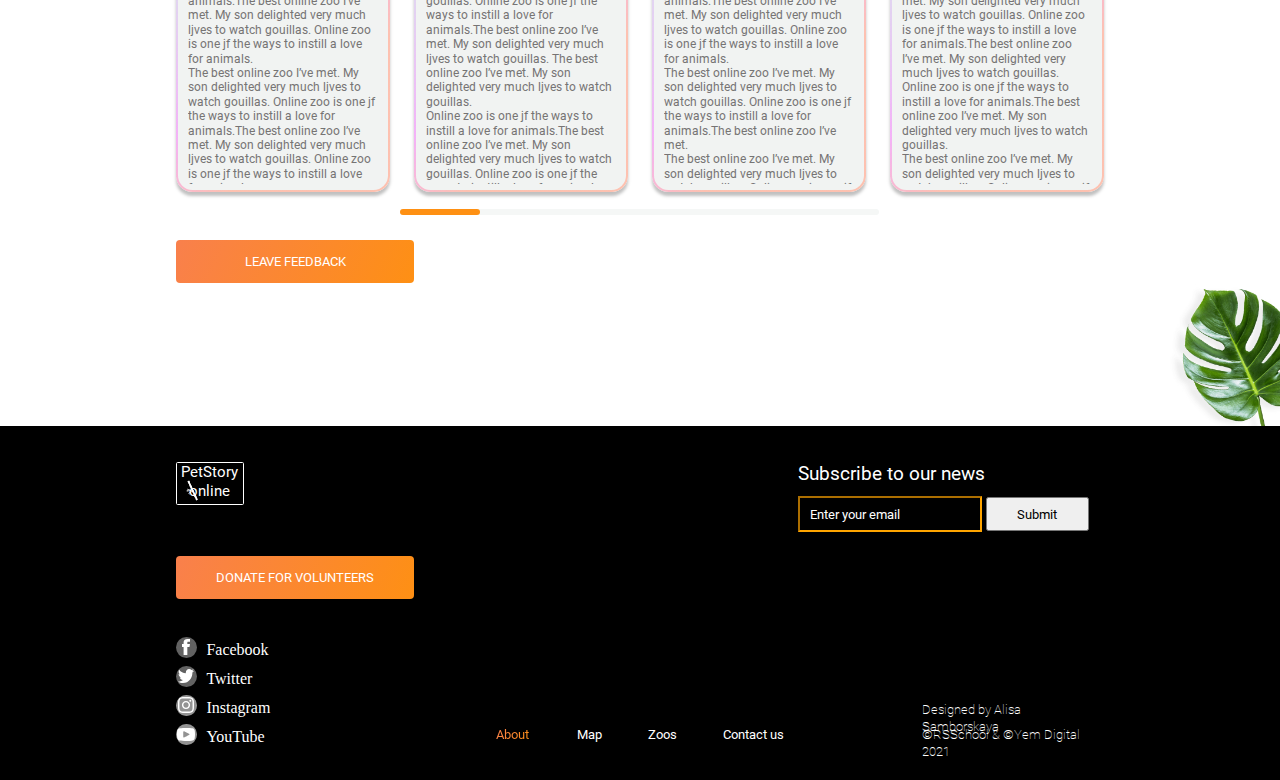
==== commit 32b2c4c2: "fix: correct burger menu for donate-page; feat: add slider for pets block" ====
--- a/online-zoo/pages/main/index.html
+++ b/online-zoo/pages/main/index.html
@@ -92,155 +92,173 @@
                             and gorillas in the Congo. These have a total of more than 1,500 mammals and reptiles.</p>
                     </div>
                 </div>
-                <div class="animals">
-                    <div class="animals__block ">
-                        <img src="./../../assets/images/animals-block-pandas.jpg" alt="pandas" class="animals__block__picture" id="animal__panda">
-                        <div class="animals__block__info">
-                            <div class="animals__block__info__text">
-                                <p class="animals__block__info__text__name">GIANT PANDAS</p>
-                                <p class="text__name__1000">GIANT PANDAS</p>
-                                <p class="text__name__640">GIANT PANDAS</p>
-                                <p class="animals__block__info__text__place">Native to Southwest China</p>
-                                <p class="text__place__1000">Native to Southwest China</p>
-                                <p class="text__place__640">Native to Southwest China</p>
-                            </div>
-                            <div class="animals__block__info__image">
-                                <div class="animals__fruit"></div>
-                            </div>
-                        </div>
-                        <div class="slider__text">
-                            <p class="slider__text__name">GIANT PANDAS</p>
-                            <p class="slider__text__name__1000">GIANT PANDAS</p>
-                            <p class="slider__text__name__640">GIANT PANDAS</p>
-                            <p class="slider__text__place">Native to Southwest China</p>
-                            <p class="slider__text__place___1000">Native to Southwest China</p>
-                            <p class="slider__text__place___640">Native to Southwest China</p>
-                        </div>
-                    </div>
-                    <div class="animals__block">
-                        <img src="./../../assets/images/animals-block-eagles.jpg" alt="eagles" class="animals__block__picture" id="animal__eagle">
-                        <div class="animals__block__info">
-                            <div class="animals__block__info__text">
-                                <p class="animals__block__info__text__name">EAGLES</p>
-                                <p class="text__name__1000">EAGLES</p>
-                                <p class="text__name__640">EAGLES</p>
-                                <p class="animals__block__info__text__place">Native to South America</p>
-                                <p class="text__place__1000">Native to South America</p>
-                                <p class="text__place__640">Native to South America</p>
-                            </div>
-                            <div class="animals__block__info__image">
-                                <div class="animals__meat"></div>
-                            </div>
-                        </div>
-                        <div class="slider__text">
-                            <p class="slider__text__name">EAGLES</p>
-                            <p class="slider__text__name__1000">EAGLES</p>
-                            <p class="slider__text__name__640">EAGLES</p>
-                            <p class="slider__text__place">Native to South America</p>
-                            <p class="slider__text__place___1000">Native to South America</p>
-                            <p class="slider__text__place___640">Native to South America</p>
-                        </div>
-                    </div>
-                    <div class="animals__block">
-                        <picture>
-                            <source media="(max-width:640px)" srcset="./../../assets/images/animals-block-gorillas.jpg" alt="gorillas">
-                            <source media="(max-width:1000px)" srcset="./../../assets/images/animals-block-cheetahs.jpg" alt="cheetahs">
-                            <img src="./../../assets/images/animals-block-gorillas.jpg" alt="gorillas" class="animals__block__picture" id="animal__gorilla">
-                        </picture>
-                        <div class="animals__block__info">
-                            <div class="animals__block__info__text">
-                                <p class="animals__block__info__text__name">GORILLAS</p>
-                                <p class="text__name__1000">CHEETAHS</p>
-                                <p class="text__name__640">GORILLAS</p>
-                                <p class="animals__block__info__text__place">Native to Congo</p>
-                                <p class="text__place__1000">Native to Africa</p>
-                                <p class="text__place__640">Native to Congo</p>
-                            </div>
-                            <div class="animals__block__info__image">
-                                <div class="animals__fruit__1600"></div>
-                                <div class="animals__meat__1000"></div>
-                            </div>
-                        </div>
-                        <div class="slider__text">
-                            <p class="slider__text__name">GORILLAS</p>
-                            <p class="slider__text__name__1000">CHEETAHS</p>
-                            <p class="slider__text__name__640">GORILLAS</p>
-                            <p class="slider__text__place">Native to Congo</p>
-                            <p class="slider__text__place___1000">Native to Africa</p>
-                            <p class="slider__text__place___640">Native to Congo</p>
-                        </div>
-                    </div>
-                    <div class="animals__block">
-                        <picture>
-                            <source media="(max-width:640px)" srcset="./../../assets/images/animals-block-alligators.jpg" alt="alligators">
-                            <source media="(max-width:1000px)" srcset="./../../assets/images/animals-block-gorillas.jpg" alt="gorillas">
-                            <img src="./../../assets/images/animals-block-sloths.jpg" alt="sloths" class="animals__block__picture" id="animal__sloth">
-                        </picture>
-                        <div class="animals__block__info">
-                            <div class="animals__block__info__text">
-                                <p class="animals__block__info__text__name">TWO-TOED SLOTH</p>
-                                <p class="text__name__1000">GORILLAS</p>
-                                <p class="text__name__640">ALLIGATORS</p>
-                                <p class="animals__block__info__text__place">Mesoamerica, South America</p>
-                                <p class="text__place__1000">Native to Congo</p>
-                                <p class="text__place__640">Native to Southeastern U. S.</p>
-                            </div>
-                            <div class="animals__block__info__image">
-                                <div class="animals__fruit"></div>
-                            </div>
-                        </div>
-                        <div class="slider__text">
-                            <p class="slider__text__name">TWO-TOED SLOTH</p>
-                            <p class="slider__text__name__1000">GORILLAS</p>
-                            <p class="slider__text__name__640">ALLIGATORS</p>
-                            <p class="slider__text__place">Mesoamerica, South America</p>
-                            <p class="slider__text__place___1000">Native to Congo</p>
-                            <p class="slider__text__place___640">Mesoamerica, South America</p>
-                        </div>
-                    </div>
-                    <div class="animals__block ab5">
-                        <picture>
-                            <source media="(max-width:1000px)" srcset="./../../assets/images/animals-block-alligators.jpg" alt="alligators">
-                            <img src="./../../assets/images/animals-block-cheetahs.jpg" alt="cheetahs" class="animals__block__picture" id="animal__cheetah">
-                        </picture>
-                        <div class="animals__block__info">
-                            <div class="animals__block__info__text">
-                                <p class="animals__block__info__text__name">CHEETAHS</p>
-                                <p class="text__name__1000">ALLIGATORS</p>
-                                <p class="animals__block__info__text__place">Native to Africa</p>
-                                <p class="text__place__1000">Native to Southeastern U. S.</p>
-                            </div>
-                            <div class="animals__block__info__image">
-                                <div class="animals__meat"></div>
-                            </div>
-                        </div>
-                        <div class="slider__text">
-                            <p class="slider__text__name">CHEETAHS</p>
-                            <p class="slider__text__name__1000">ALLIGATORS</p>
-                            <p class="slider__text__place">Native to Africa</p>
-                            <p class="slider__text__place___1000">Native to Southeastern U. S.</p>
-                        </div>
-                    </div>
-                    <div class="animals__block ab6">
-                        <img src="./../../assets/images/animals-block-penguins.jpg" alt="penguins" class="animals__block__picture" id="animal__penguin">
-                        <div class="animals__block__info">
-                            <div class="animals__block__info__text">
-                                <p class="animals__block__info__text__name">PENGUINS</p>
-                                <p class="text__name__1000">PENGUINS</p>
-                                <p class="animals__block__info__text__place">Native to Antarctica</p>
-                                <p class="text__place__1000">Native to Antarctica</p>
-                            </div>
-                            <div class="animals__block__info__image">
-                                <div class="animals__meat"></div>
-                            </div>
-                        </div>
-                        <div class="slider__text">
-                            <p class="slider__text__name">PENGUINS</p>
-                            <p class="slider__text__name__1000">PENGUINS</p>
-                            <p class="slider__text__place">Native to Antarctica</p>
-                            <p class="slider__text__place___1000">Native to Antarctica</p>
-                        </div>
-                    </div>
+                <div class="hidden__container">
+                <div class="animals__container">
+                    <div class="animals__left"></div>
+                    <div class="animals__center">
+                        <div class="animals__block" id="ab__panda">
+                            <div class="ab__panda">
+                                <img src="./../../assets/images/animals-block-pandas.jpg" alt="pandas" class="animals__block__picture" id="animal__panda">
+                                <div class="animals__block__info">
+                                    <div class="animals__block__info__text">
+                                        <p class="animals__block__info__text__name">GIANT PANDAS</p>
+                                        <p class="text__name__1000">GIANT PANDAS</p>
+                                        <p class="text__name__640">GIANT PANDAS</p>
+                                        <p class="animals__block__info__text__place">Native to Southwest China</p>
+                                        <p class="text__place__1000">Native to Southwest China</p>
+                                        <p class="text__place__640">Native to Southwest China</p>
+                                    </div>
+                                    <div class="animals__block__info__image">
+                                        <div class="animals__fruit"></div>
+                                    </div>
+                                </div>
+                                <div class="slider__text">
+                                    <p class="slider__text__name">GIANT PANDAS</p>
+                                    <p class="slider__text__name__1000">GIANT PANDAS</p>
+                                    <p class="slider__text__name__640">GIANT PANDAS</p>
+                                    <p class="slider__text__place">Native to Southwest China</p>
+                                    <p class="slider__text__place___1000">Native to Southwest China</p>
+                                    <p class="slider__text__place___640">Native to Southwest China</p>
+                                </div>
+                            </div>
+                        </div>
+                        <div class="animals__block" id="ab__eagle">
+                            <div class="ab__eagle">
+                                <img src="./../../assets/images/animals-block-eagles.jpg" alt="eagles" class="animals__block__picture" id="animal__eagle">
+                                <div class="animals__block__info">
+                                    <div class="animals__block__info__text">
+                                        <p class="animals__block__info__text__name">EAGLES</p>
+                                        <p class="text__name__1000">EAGLES</p>
+                                        <p class="text__name__640">EAGLES</p>
+                                        <p class="animals__block__info__text__place">Native to South America</p>
+                                        <p class="text__place__1000">Native to South America</p>
+                                        <p class="text__place__640">Native to South America</p>
+                                    </div>
+                                    <div class="animals__block__info__image">
+                                        <div class="animals__meat"></div>
+                                    </div>
+                                </div>
+                                <div class="slider__text">
+                                    <p class="slider__text__name">EAGLES</p>
+                                    <p class="slider__text__name__1000">EAGLES</p>
+                                    <p class="slider__text__name__640">EAGLES</p>
+                                    <p class="slider__text__place">Native to South America</p>
+                                    <p class="slider__text__place___1000">Native to South America</p>
+                                    <p class="slider__text__place___640">Native to South America</p>
+                                </div>
+                            </div>
+                        </div>
+                        <div class="animals__block" id="ab__gorilla">
+                            <div class="ab__gorilla">
+                                <picture>
+                                    <source media="(max-width:640px)" srcset="./../../assets/images/animals-block-gorillas.jpg" alt="gorillas">
+                                    <source media="(max-width:1000px)" srcset="./../../assets/images/animals-block-cheetahs.jpg" alt="cheetahs">
+                                    <img src="./../../assets/images/animals-block-gorillas.jpg" alt="gorillas" class="animals__block__picture" id="animal__gorilla">
+                                </picture>
+                                <div class="animals__block__info">
+                                    <div class="animals__block__info__text">
+                                        <p class="animals__block__info__text__name">GORILLAS</p>
+                                        <p class="text__name__1000">CHEETAHS</p>
+                                        <p class="text__name__640">GORILLAS</p>
+                                        <p class="animals__block__info__text__place">Native to Congo</p>
+                                        <p class="text__place__1000">Native to Africa</p>
+                                        <p class="text__place__640">Native to Congo</p>
+                                    </div>
+                                    <div class="animals__block__info__image">
+                                        <div class="animals__fruit__1600"></div>
+                                        <div class="animals__meat__1000"></div>
+                                    </div>
+                                </div>
+                                <div class="slider__text">
+                                    <p class="slider__text__name">GORILLAS</p>
+                                    <p class="slider__text__name__1000">CHEETAHS</p>
+                                    <p class="slider__text__name__640">GORILLAS</p>
+                                    <p class="slider__text__place">Native to Congo</p>
+                                    <p class="slider__text__place___1000">Native to Africa</p>
+                                    <p class="slider__text__place___640">Native to Congo</p>
+                                </div>
+                            </div>
+                        </div>
+                        <div class="animals__block" id="ab__sloth">
+                            <div class="ab__sloth">
+                                <picture>
+                                    <source media="(max-width:640px)" srcset="./../../assets/images/animals-block-alligators.jpg" alt="alligators">
+                                    <source media="(max-width:1000px)" srcset="./../../assets/images/animals-block-gorillas.jpg" alt="gorillas">
+                                    <img src="./../../assets/images/animals-block-sloths.jpg" alt="sloths" class="animals__block__picture" id="animal__sloth">
+                                </picture>
+                                <div class="animals__block__info">
+                                    <div class="animals__block__info__text">
+                                        <p class="animals__block__info__text__name">TWO-TOED SLOTH</p>
+                                        <p class="text__name__1000">GORILLAS</p>
+                                        <p class="text__name__640">ALLIGATORS</p>
+                                        <p class="animals__block__info__text__place">Mesoamerica, South America</p>
+                                        <p class="text__place__1000">Native to Congo</p>
+                                        <p class="text__place__640">Native to Southeastern U. S.</p>
+                                    </div>
+                                    <div class="animals__block__info__image">
+                                        <div class="animals__fruit"></div>
+                                    </div>
+                                </div>
+                                <div class="slider__text">
+                                    <p class="slider__text__name">TWO-TOED SLOTH</p>
+                                    <p class="slider__text__name__1000">GORILLAS</p>
+                                    <p class="slider__text__name__640">ALLIGATORS</p>
+                                    <p class="slider__text__place">Mesoamerica, South America</p>
+                                    <p class="slider__text__place___1000">Native to Congo</p>
+                                    <p class="slider__text__place___640">Mesoamerica, South America</p>
+                                </div>
+                            </div>
+                        </div>
+                        <div class="animals__block ab5" id="ab__cheetah">
+                            <div class="ab__cheetah">
+                                <picture>
+                                    <source media="(max-width:1000px)" srcset="./../../assets/images/animals-block-alligators.jpg" alt="alligators">
+                                    <img src="./../../assets/images/animals-block-cheetahs.jpg" alt="cheetahs" class="animals__block__picture" id="animal__cheetah">
+                                </picture>
+                                <div class="animals__block__info">
+                                    <div class="animals__block__info__text">
+                                        <p class="animals__block__info__text__name">CHEETAHS</p>
+                                        <p class="text__name__1000">ALLIGATORS</p>
+                                        <p class="animals__block__info__text__place">Native to Africa</p>
+                                        <p class="text__place__1000">Native to Southeastern U. S.</p>
+                                    </div>
+                                    <div class="animals__block__info__image">
+                                        <div class="animals__meat"></div>
+                                    </div>
+                                </div>
+                                <div class="slider__text">
+                                    <p class="slider__text__name">CHEETAHS</p>
+                                    <p class="slider__text__name__1000">ALLIGATORS</p>
+                                    <p class="slider__text__place">Native to Africa</p>
+                                    <p class="slider__text__place___1000">Native to Southeastern U. S.</p>
+                                </div>
+                            </div>
+                        </div>
+                        <div class="animals__block ab6" id="ab__penguin">
+                            <div class="ab__penguin">
+                                <img src="./../../assets/images/animals-block-penguins.jpg" alt="penguins" class="animals__block__picture" id="animal__penguin">
+                                <div class="animals__block__info">
+                                    <div class="animals__block__info__text">
+                                        <p class="animals__block__info__text__name">PENGUINS</p>
+                                        <p class="text__name__1000">PENGUINS</p>
+                                        <p class="animals__block__info__text__place">Native to Antarctica</p>
+                                        <p class="text__place__1000">Native to Antarctica</p>
+                                    </div>
+                                    <div class="animals__block__info__image">
+                                        <div class="animals__meat"></div>
+                                    </div>
+                                </div>
+                                <div class="slider__text">
+                                    <p class="slider__text__name">PENGUINS</p>
+                                    <p class="slider__text__name__1000">PENGUINS</p>
+                                    <p class="slider__text__place">Native to Antarctica</p>
+                                    <p class="slider__text__place___1000">Native to Antarctica</p>
+                                </div>
+                            </div>
+                        </div>
+                    </div>
+                    <div class="animals__right"></div>
+                </div>
                 </div>
             </div>
             <button class="round__button rb__right" type="button"></button>
--- a/online-zoo/pages/main/style.css
+++ b/online-zoo/pages/main/style.css
@@ -450,15 +450,42 @@
     position: absolute;
 }
 
-.animals {
+.animals__container {
+    display: flex;
+    flex-wrap: nowrap;
+    width: 3480px;
+    left: -1160px;
+    position: relative;
+}
+
+.animals__left {
     display: grid;
     grid-template-columns: 366px 366px 366px;
     grid-template-rows: 426px 426px;
     column-gap: 30px;
     row-gap: 20px;
-    width: inherit;
+    width: 1160px;
     height: 872px;
-
+}
+
+.animals__center {
+    display: grid;
+    grid-template-columns: 366px 366px 366px;
+    grid-template-rows: 426px 426px;
+    column-gap: 30px;
+    row-gap: 20px;
+    width: 1160px;
+    height: 872px;
+}
+
+.animals__right {
+    display: grid;
+    grid-template-columns: 366px 366px 366px;
+    grid-template-rows: 426px 426px;
+    column-gap: 30px;
+    row-gap: 20px;
+    width: 1160px;
+    height: 872px;
 }
 
 .animals__block {
@@ -483,7 +510,63 @@
        linear-gradient(#fff 0 0);
     -webkit-mask-composite: xor;
             mask-composite: exclude;
-  }
+}
+
+.ab__panda {
+    width: inherit;
+    height: inherit;
+    position: relative;
+    border-radius: inherit;
+    margin: 0px;
+}
+
+.ab__eagle {
+    width: inherit;
+    height: inherit;
+    position: relative;
+    border-radius: inherit;
+    margin: 0px;
+}
+
+.ab__gorilla {
+    width: inherit;
+    height: inherit;
+    position: relative;
+    border-radius: inherit;
+    margin: 0px;
+}
+
+.ab__sloth {
+    width: inherit;
+    height: inherit;
+    position: relative;
+    border-radius: inherit;
+    margin: 0px;
+}
+
+.ab__cheetah {
+    width: inherit;
+    height: inherit;
+    position: relative;
+    border-radius: inherit;
+    margin: 0px;
+}
+
+.ab__penguin {
+    width: inherit;
+    height: inherit;
+    position: relative;
+    border-radius: inherit;
+    margin: 0px;
+}
+
+.ab__alligator {
+    width: inherit;
+    height: inherit;
+    position: relative;
+    border-radius: inherit;
+    margin: 0px;
+}
 
 .animals__block__picture {
     width: 366px;
@@ -590,6 +673,10 @@
     display: none;
 }
 
+.text__name__640 {
+    display: none;
+}
+
 .animals__block__info__text__place {
     font-family: 'Roboto-Light';
     font-style: normal;
@@ -609,10 +696,13 @@
     display: none;
 }
 
+.text__place__640 {
+    display: none;
+}
+
 .animals__block__info__image {
     width: 48px;
     height: inherit;
-
 }
 
 .animals__fruit {
@@ -1233,7 +1323,22 @@
     margin: 0px;
 }
 
-    /* for Part3 */
+@media (max-width: 2000px) {
+    .button2 {
+        left: 41.625vw;
+        position: absolute;
+    }
+}
+
+
+
+
+    /*!!!!!!!!!!!!!!! for Part3 !!!!!!!!!!!!!!!!!!*/
+
+
+
+    /* Burger-menu */
+
 
 .burger__menu__active {
     display: none;
@@ -1244,15 +1349,65 @@
     background-color: #FFF;
     z-index: 300;
     transition: .5s ease-in-out;
-  } 
-    
-
-
-
-
-@media (max-width: 2000px) {
-    .button2 {
-        left: 41.625vw;
-        position: absolute;
-    }
-}+  }
+
+
+    /* Slider animals */
+
+
+@keyframes move-left {
+    from {left: -100%;}
+    to {left: 0px;}
+}
+
+.transition-left {
+  animation-name: move-left;
+  animation-duration: 1s;
+  animation-timing-function: ease-in-out;
+}
+
+@keyframes move-right {
+    from {left: -100%;}
+    to {left: -200%;}
+  }
+  
+  .transition-right {
+    animation-name: move-right;
+    animation-duration: 1s;
+    animation-timing-function: ease-in-out;
+  }
+
+  .animal__wrapper {
+    position: relative;
+    display: flex;
+    flex-wrap: wrap;
+    width: 366px;
+    height: 426px;
+    border-radius: 5px;
+    background-color: #FFF;
+    margin-bottom: 20px;
+    overflow: hidden;
+    cursor: pointer;
+  }
+
+  .animal__wrapper:hover {
+    content: "";
+    position: absolute;
+    inset: 0;
+    padding: 2px;
+    z-index: 100;
+    border-radius: 5px;
+    background: linear-gradient(113.96deg, #FA6F32 1.49%, #FE9013 101.44%);
+    -webkit-mask:
+       linear-gradient(#fff 0 0) content-box,
+       linear-gradient(#fff 0 0);
+    -webkit-mask-composite: xor;
+            mask-composite: exclude;
+  }
+
+  .hidden__container {
+    overflow: hidden;
+    width: 1160px;
+    height: 872px;
+    margin-bottom: 20px;
+  }
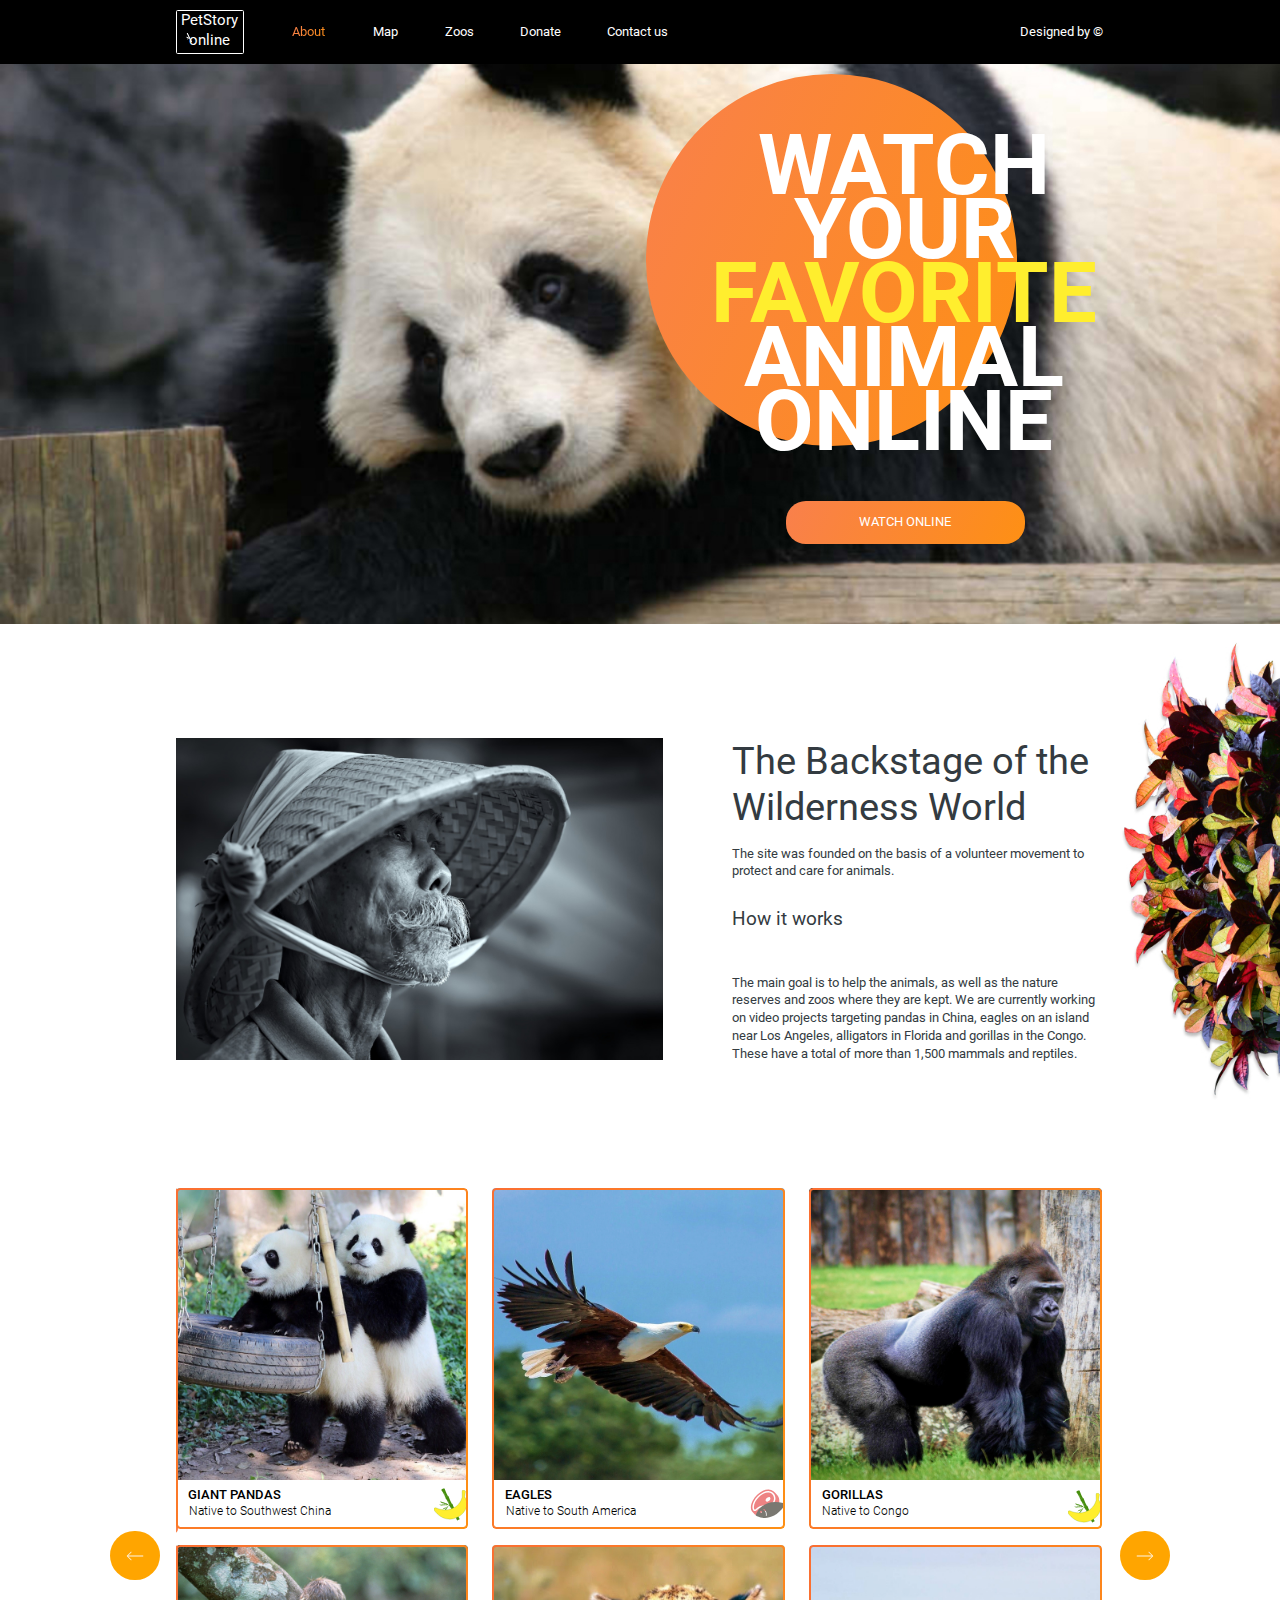
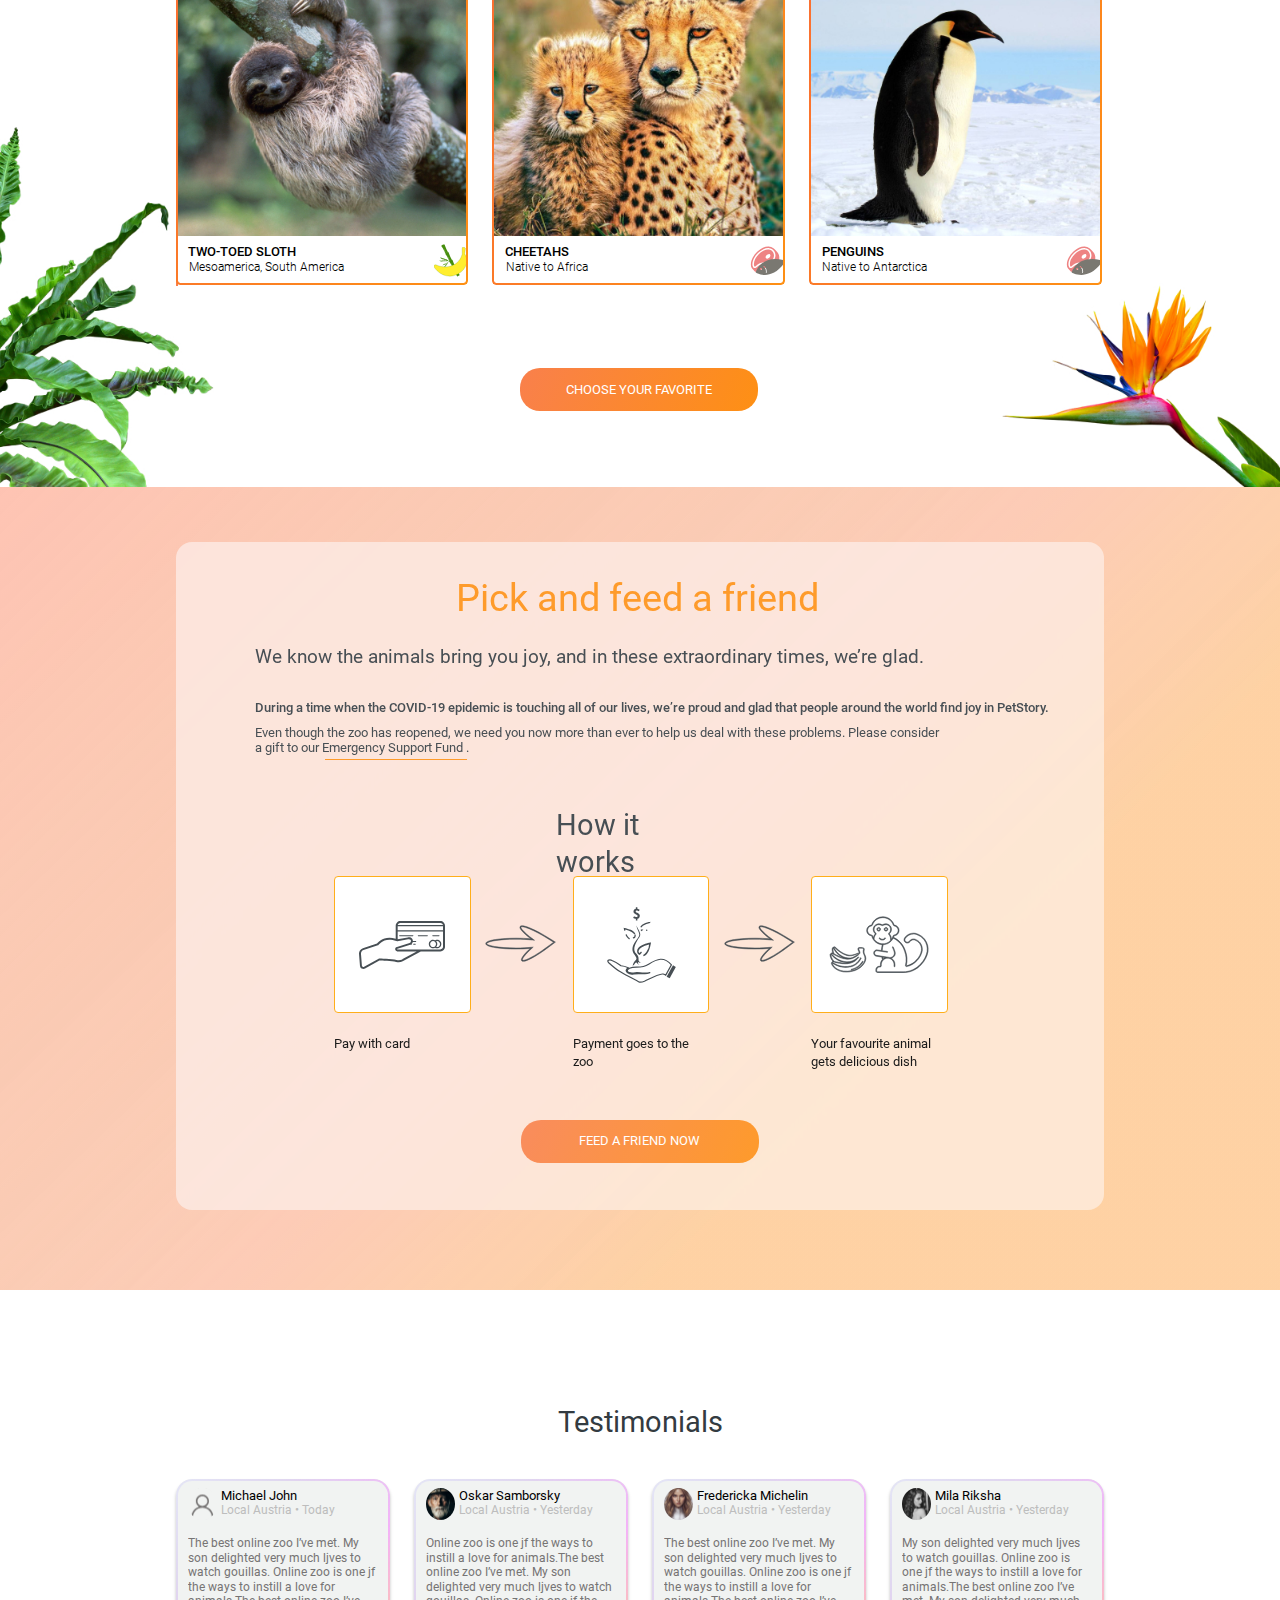
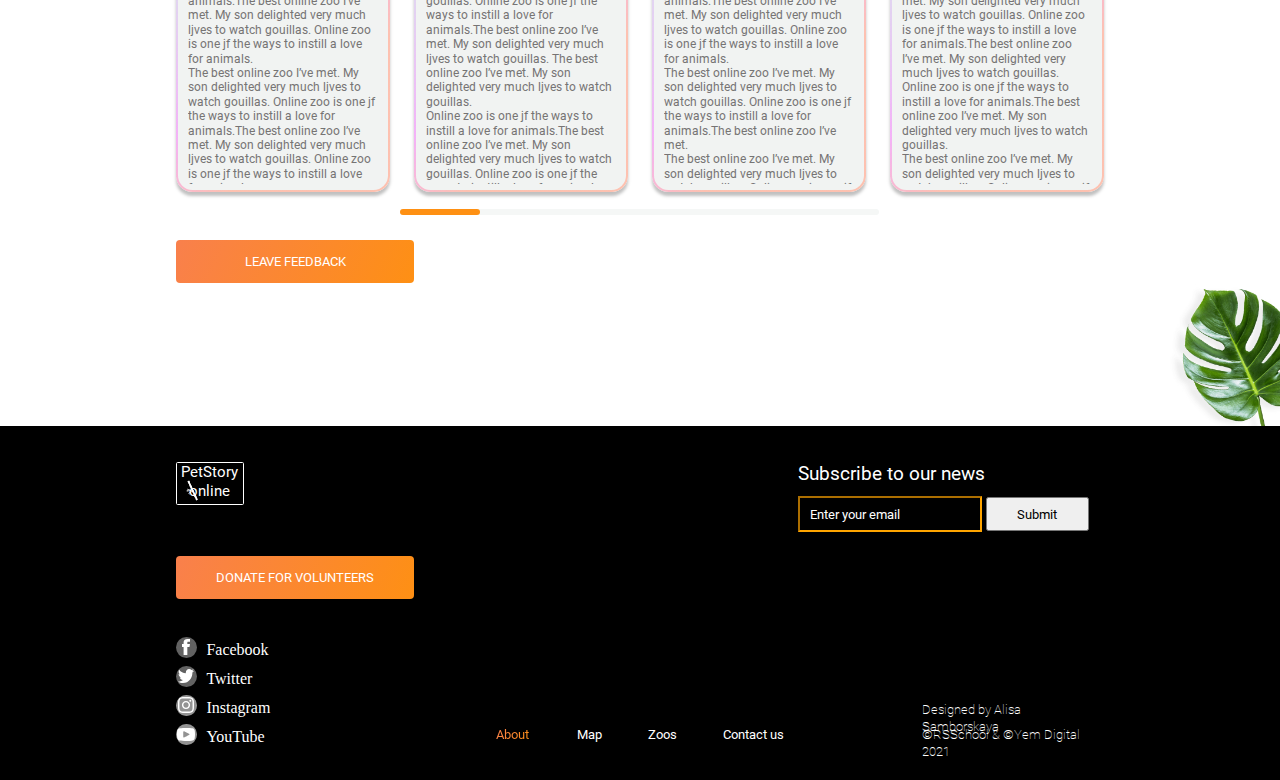
==== commit d2bc69d9: "fix: correct slider for pets; feat: add donate functional" ====
--- a/online-zoo/pages/main/index.html
+++ b/online-zoo/pages/main/index.html
@@ -151,9 +151,9 @@
                         <div class="animals__block" id="ab__gorilla">
                             <div class="ab__gorilla">
                                 <picture>
-                                    <source media="(max-width:640px)" srcset="./../../assets/images/animals-block-gorillas.jpg" alt="gorillas">
-                                    <source media="(max-width:1000px)" srcset="./../../assets/images/animals-block-cheetahs.jpg" alt="cheetahs">
-                                    <img src="./../../assets/images/animals-block-gorillas.jpg" alt="gorillas" class="animals__block__picture" id="animal__gorilla">
+                                    <source media="(max-width:640px)" srcset="./../../assets/images/animals-block-gorillas.jpg" alt="gorillas" class="animals__block__picture">
+                                    <source media="(max-width:1000px) and (min-width: 641px)" srcset="./../../assets/images/animals-block-cheetahs.jpg" alt="cheetahs" class="animals__block__picture">
+                                    <img srcset="./../../assets/images/animals-block-gorillas.jpg" alt="gorillas" class="animals__block__picture" id="animal__gorilla">
                                 </picture>
                                 <div class="animals__block__info">
                                     <div class="animals__block__info__text">
--- a/online-zoo/pages/main/style.css
+++ b/online-zoo/pages/main/style.css
@@ -455,6 +455,7 @@
     flex-wrap: nowrap;
     width: 3480px;
     left: -1160px;
+    height: 872px;
     position: relative;
 }
 
@@ -502,7 +503,7 @@
     position: absolute;
     inset: 0;
     padding: 2px;
-    z-index: 100;
+    z-index: 200;
     border-radius: 5px;
     background: linear-gradient(113.96deg, #FA6F32 1.49%, #FE9013 101.44%);
     -webkit-mask:
@@ -1384,10 +1385,12 @@
     width: 366px;
     height: 426px;
     border-radius: 5px;
+    border: #F9804B 2px solid;
     background-color: #FFF;
     margin-bottom: 20px;
     overflow: hidden;
     cursor: pointer;
+    z-index: 50;
   }
 
   .animal__wrapper:hover {
--- a/online-zoo/pages/main/big-small-trans.css
+++ b/online-zoo/pages/main/big-small-trans.css
@@ -228,6 +228,44 @@
         line-height: 1.4vw;
         top: 18.43vw;
         bottom: 0.187vw;
+    }
+
+    .animals__container {
+        display: flex;
+        flex-wrap: nowrap;
+        width: 217.5vw;
+        left: -72.5vw;
+        position: relative;
+    }
+    
+    .animals__left {
+        display: grid;
+        grid-template-columns: 22.87vw 22.87vw 22.87vw;
+        grid-template-rows: 26.62vw 26.62vw;
+        column-gap: 1.87vw;
+        row-gap: 1.25vw;
+        width: 72.5vw;
+        height: 54.5vw;
+    }
+    
+    .animals__center {
+        display: grid;
+        grid-template-columns: 22.87vw 22.87vw 22.87vw;
+        grid-template-rows: 26.62vw 26.62vw;
+        column-gap: 1.87vw;
+        row-gap: 1.25vw;
+        width: 72.5vw;
+        height: 54.5vw;
+    }
+    
+    .animals__right {
+        display: grid;
+        grid-template-columns: 22.87vw 22.87vw 22.87vw;
+        grid-template-rows: 26.62vw 26.62vw;
+        column-gap: 1.87vw;
+        row-gap: 1.25vw;
+        width: 72.5vw;
+        height: 54.5vw;
     }
     
     .animals {
@@ -721,5 +759,69 @@
     z-index: 300;
     transition: .5s ease-in-out;
   } 
+
+
+  /*!!!!!!!!!!!!!!! for Part3 !!!!!!!!!!!!!!!!!!*/
+
+
+  /* Slider animals */
+
+
+@keyframes move-left {
+    from {left: -100%;}
+    to {left: 0px;}
+}
+
+.transition-left {
+  animation-name: move-left;
+  animation-duration: 1s;
+  animation-timing-function: ease-in-out;
+}
+
+@keyframes move-right {
+    from {left: -100%;}
+    to {left: -200%;}
+  }
+  
+  .transition-right {
+    animation-name: move-right;
+    animation-duration: 1s;
+    animation-timing-function: ease-in-out;
+  }
+
+  .animal__wrapper {
+    position: relative;
+    display: flex;
+    flex-wrap: wrap;
+    width: 22.875vw;
+    height: 26.625vw;
+    border-radius: 0.312vw;
+    background-color: #FFF;
+    margin-bottom: 1.25vw;
+    overflow: hidden;
+    cursor: pointer;
+  }
+
+  .animal__wrapper:hover {
+    content: "";
+    position: absolute;
+    inset: 0;
+    padding: 0.125vw;
+    z-index: 200;
+    border-radius: 0.312vw;
+    background: linear-gradient(113.96deg, #FA6F32 1.49%, #FE9013 101.44%);
+    -webkit-mask:
+       linear-gradient(#fff 0 0) content-box,
+       linear-gradient(#fff 0 0);
+    -webkit-mask-composite: xor;
+            mask-composite: exclude;
+  }
+
+  .hidden__container {
+    overflow: hidden;
+    width: 72.5vw;
+    height: 54.5vw;
+    margin-bottom: 1.25vw;
+  }
     
 }--- a/online-zoo/pages/main/small-tablet-trans.css
+++ b/online-zoo/pages/main/small-tablet-trans.css
@@ -244,7 +244,7 @@
     
     .rb__left {
         position: absolute;
-        top: 162.2vw;
+        top: 161vw;
         left: 35.3vw;
         background: orange url('./../../assets/icons/small-arrow-left.svg') no-repeat center;
         z-index: 20;
@@ -256,7 +256,7 @@
     
     .rb__right {
         position: absolute;
-        top: 162.2vw;
+        top: 161vw;
         left: 58.6vw;
         background: orange url('./../../assets/icons/small-arrow-right.svg') no-repeat center;
         z-index: 20;
@@ -388,6 +388,48 @@
         bottom: 0.3vw;
         position: absolute;
     }
+
+    .animals__container {
+        display: flex;
+        flex-wrap: nowrap;
+        width: 282vw;
+        left: -94vw;
+        height: 80.1vw;
+        position: relative;
+    }
+    
+    .animals__left {
+        display: grid;
+        grid-template-columns: 29.4vw 29.4vw 29.4vw;
+        grid-template-rows: 35.4vw 35.4vw;
+        column-gap: 2.9vw;
+        row-gap: 9.2vw;
+        width: 94vw;
+        height: 80.1vw;
+        margin-bottom: 0.7vw;
+    }
+    
+    .animals__center {
+        display: grid;
+        grid-template-columns: 29.4vw 29.4vw 29.4vw;
+        grid-template-rows: 35.4vw 35.4vw;
+        column-gap: 2.9vw;
+        row-gap: 9.2vw;
+        width: 94vw;
+        height: 80.1vw;
+        margin-bottom: 0.7vw;
+    }
+    
+    .animals__right {
+        display: grid;
+        grid-template-columns: 29.4vw 29.4vw 29.4vw;
+        grid-template-rows: 35.4vw 35.4vw;
+        column-gap: 2.9vw;
+        row-gap: 9.2vw;
+        width: 94vw;
+        height: 80.1vw;
+        margin-bottom: 0.7vw;
+    }
     
     .animals {
         display: grid;
@@ -395,7 +437,7 @@
         grid-template-rows: 35.4vw 35.4vw;
         column-gap: 2.9vw;
         row-gap: 9.2vw;
-        width: inherit;
+        width: 94vw;
         height: 80.1vw;
         margin-bottom: 0.7vw;
     }
@@ -1193,5 +1235,69 @@
     z-index: 300;
     transition: .5s ease-in-out;
   } 
+
+
+  /* Slider animals */
+
+
+@keyframes move-left {
+    from {left: -100%;}
+    to {left: 0px;}
+}
+
+.transition-left {
+  animation-name: move-left;
+  animation-duration: 1s;
+  animation-timing-function: ease-in-out;
+}
+
+@keyframes move-right {
+    from {left: -100%;}
+    to {left: -200%;}
+  }
+  
+  .transition-right {
+    animation-name: move-right;
+    animation-duration: 1s;
+    animation-timing-function: ease-in-out;
+  }
+
+  .animal__wrapper {
+    position: relative;
+    display: flex;
+    flex-wrap: wrap;
+    width: 29.4vw;
+    height: 35.4vw;
+    border-radius: 0.5vw;
+    border: #F9804B 0.2vw solid;
+    background-color: #FFF;
+    margin-bottom: 2vw;
+    overflow: hidden;
+    cursor: pointer;
+    z-index: 50;
+  }
+
+  .animal__wrapper:hover {
+    content: "";
+    position: absolute;
+    inset: 0;
+    padding: 0.2vw;
+    z-index: 100;
+    border-radius: 0.5vw;
+    background: linear-gradient(113.96deg, #FA6F32 1.49%, #FE9013 101.44%);
+    -webkit-mask:
+       linear-gradient(#fff 0 0) content-box,
+       linear-gradient(#fff 0 0);
+    -webkit-mask-composite: xor;
+            mask-composite: exclude;
+  }
+
+  .hidden__container {
+    overflow: hidden;
+    width: 94vw;
+    height: 80.1vw;
+    margin-bottom: 2vw;
+  }
+
     
 }--- a/online-zoo/pages/main/tablet-mobile-trans.css
+++ b/online-zoo/pages/main/tablet-mobile-trans.css
@@ -285,7 +285,7 @@
         top: 191.093vw;
         left: 37.812vw;
         background: orange url('./../../assets/icons/small-arrow-left.svg') no-repeat center;
-        z-index: 10;
+        z-index: 70;
     }
     
     .rb__left:focus {
@@ -297,7 +297,7 @@
         top: 191.093vw;
         left: 52.031vw;
         background: orange url('./../../assets/icons/small-arrow-right.svg') no-repeat center;
-        z-index: 10;
+        z-index: 70;
     }
     
     .rb__right:focus {
@@ -431,6 +431,45 @@
         top: 16.7vw;
         bottom: none;
         position: relative;
+    }
+
+    .animals__container {
+        display: flex;
+        flex-wrap: nowrap;
+        width: 281.25vw;
+        left: -93.75vw;
+        height: 125.15vw;
+        position: relative;
+    }
+    
+    .animals__left {
+        display: grid;
+        grid-template-columns: 44.53vw 44.53vw;
+        grid-template-rows: 51.875vw 51.875vw;
+        column-gap: 4.68vw;
+        row-gap: 14.375vw;
+        width: 93.75vw;
+        height: 125.15vw;
+    }
+    
+    .animals__center {
+        display: grid;
+        grid-template-columns: 44.53vw 44.53vw;
+        grid-template-rows: 51.875vw 51.875vw;
+        column-gap: 4.68vw;
+        row-gap: 14.375vw;
+        width: 93.75vw;
+        height: 125.15vw;
+    }
+    
+    .animals__right {
+        display: grid;
+        grid-template-columns: 44.53vw 44.53vw;
+        grid-template-rows: 51.875vw 51.875vw;
+        column-gap: 4.68vw;
+        row-gap: 14.375vw;
+        width: 93.75vw;
+        height: 125.15vw;
     }
     
     .animals {
@@ -1376,4 +1415,69 @@
     margin-right: 20px;
 }
 
+/* Slider animals */
+
+
+@keyframes move-left {
+    from {left: -100%;}
+    to {left: 0px;}
+}
+
+.transition-left {
+  animation-name: move-left;
+  animation-duration: 1s;
+  animation-timing-function: ease-in-out;
+}
+
+@keyframes move-right {
+    from {left: -100%;}
+    to {left: -200%;}
+  }
+  
+  .transition-right {
+    animation-name: move-right;
+    animation-duration: 1s;
+    animation-timing-function: ease-in-out;
+  }
+
+  .animal__wrapper {
+    position: relative;
+    display: flex;
+    flex-wrap: wrap;
+    width: 44.53vw;
+    height: 51.875vw;
+    border-radius: 0.781vw;
+    border: #F9804B 0.312vw solid;
+    background-color: #FFF;
+    margin-bottom: 3.125vw;
+    overflow: hidden;
+    cursor: pointer;
+    z-index: 50;
+  }
+
+  .animal__wrapper:hover {
+    content: "";
+    position: absolute;
+    inset: 0;
+    padding: 0.312vw;
+    z-index: 100;
+    border-radius: 0.781vw;
+    background: linear-gradient(113.96deg, #FA6F32 1.49%, #FE9013 101.44%);
+    -webkit-mask:
+       linear-gradient(#fff 0 0) content-box,
+       linear-gradient(#fff 0 0);
+    -webkit-mask-composite: xor;
+            mask-composite: exclude;
+  }
+
+  .hidden__container {
+    overflow: hidden;
+    width: 93.75vw;
+    height: 125.15vw;
+    margin-bottom: none;
+    margin-top: none;
+    position: relative;
+    top: 9.2vw;
+  }
+
 }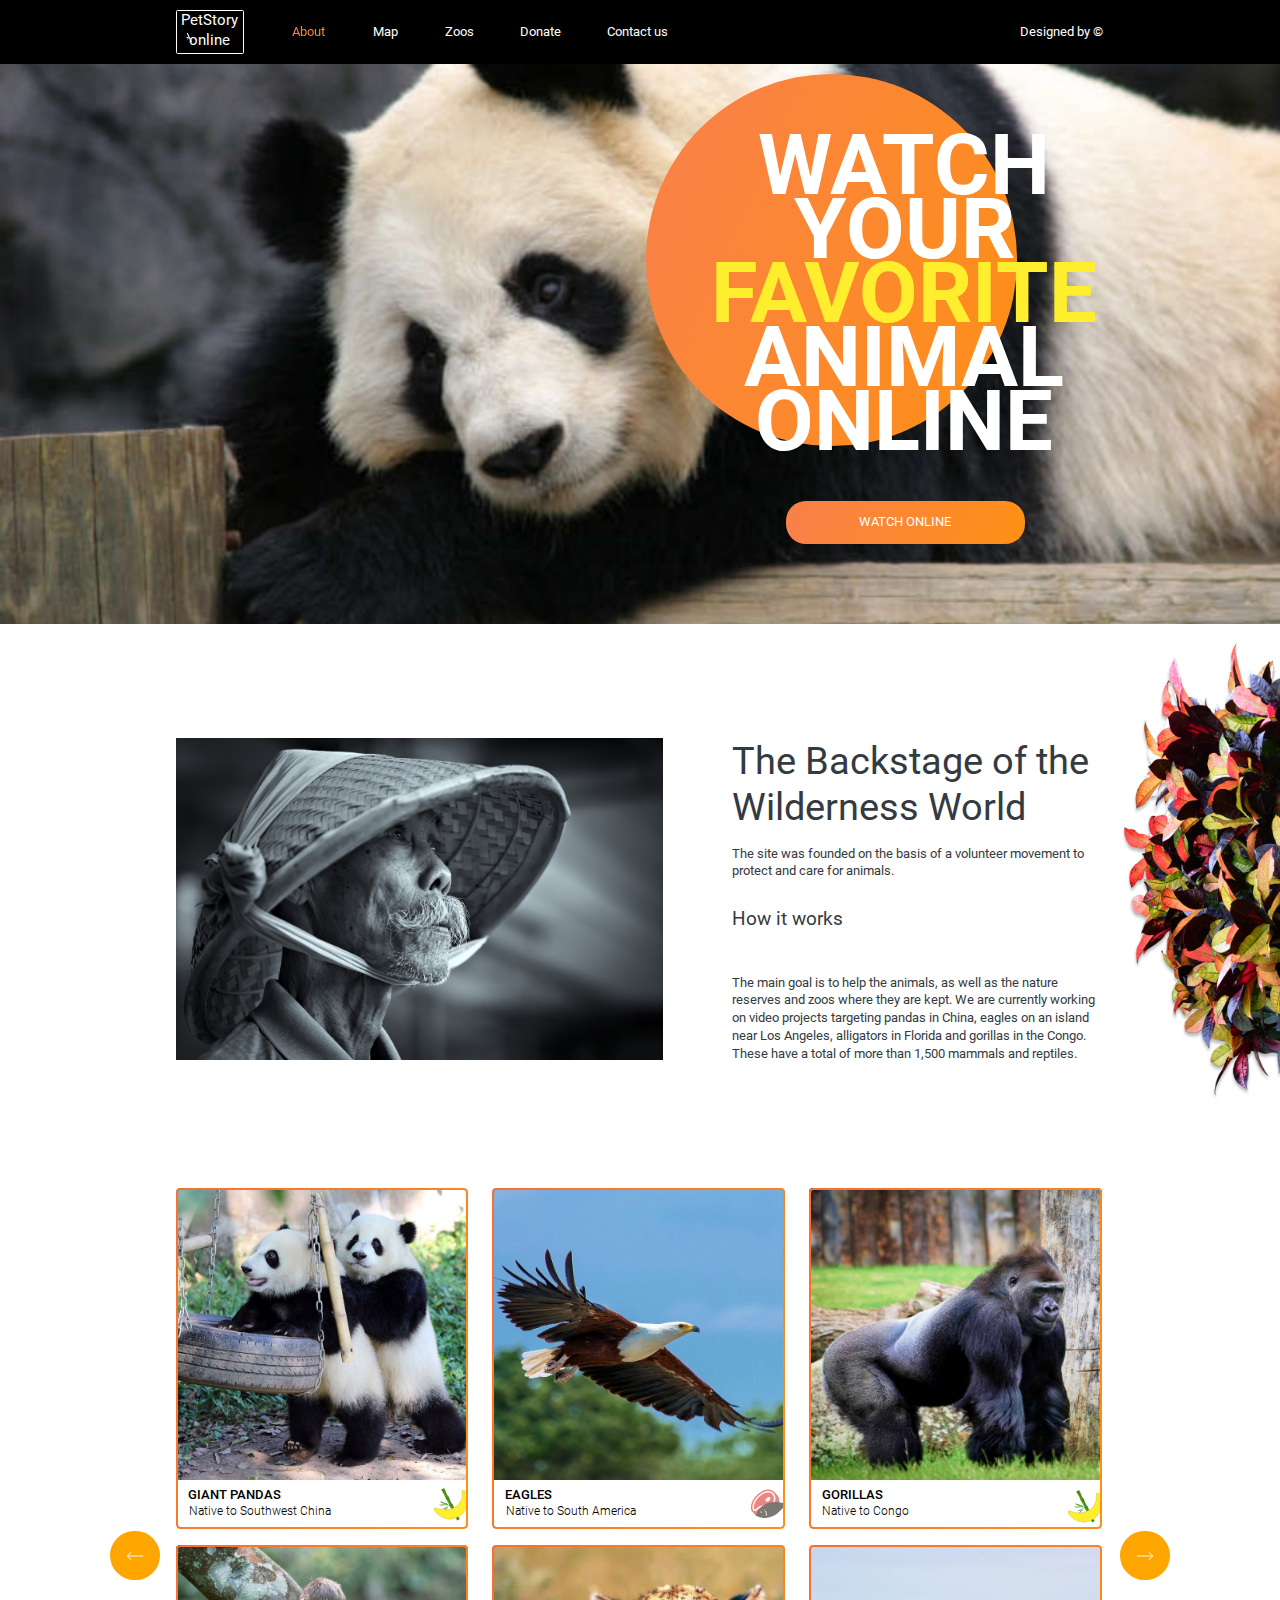
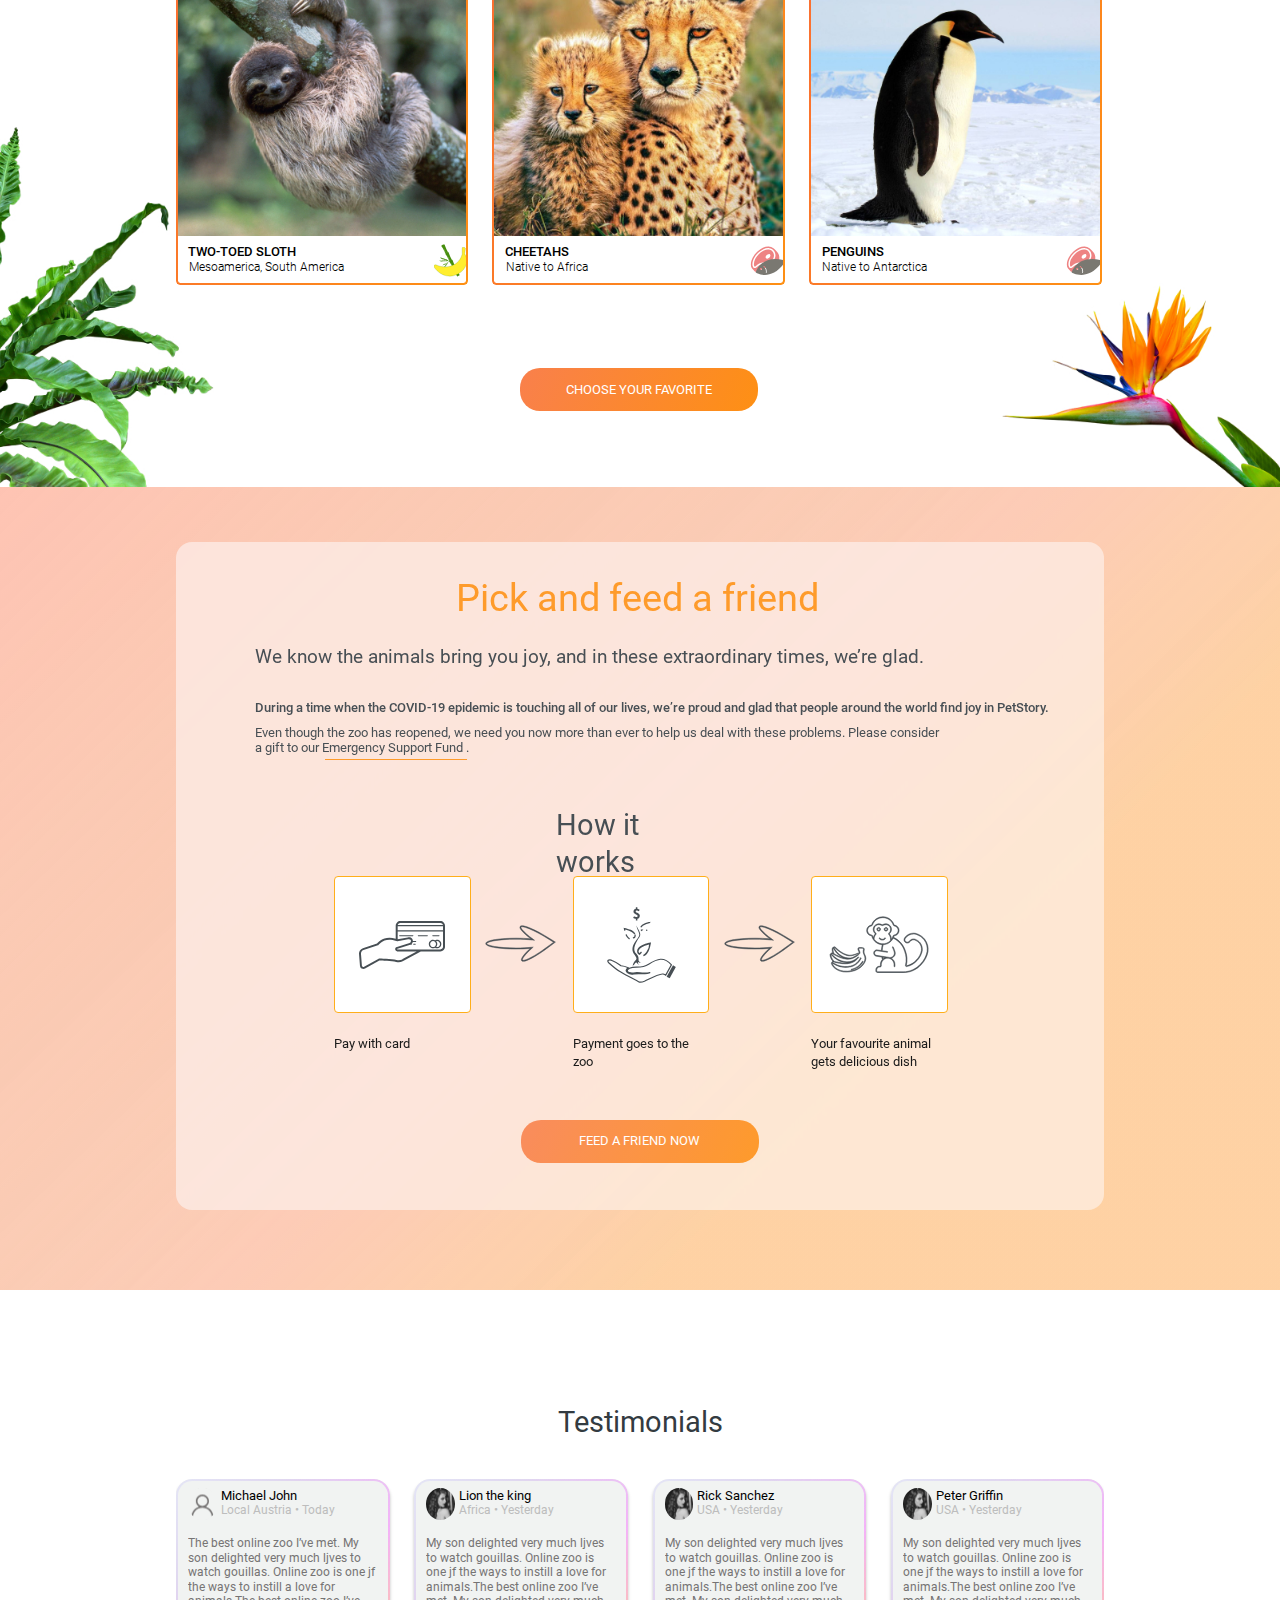
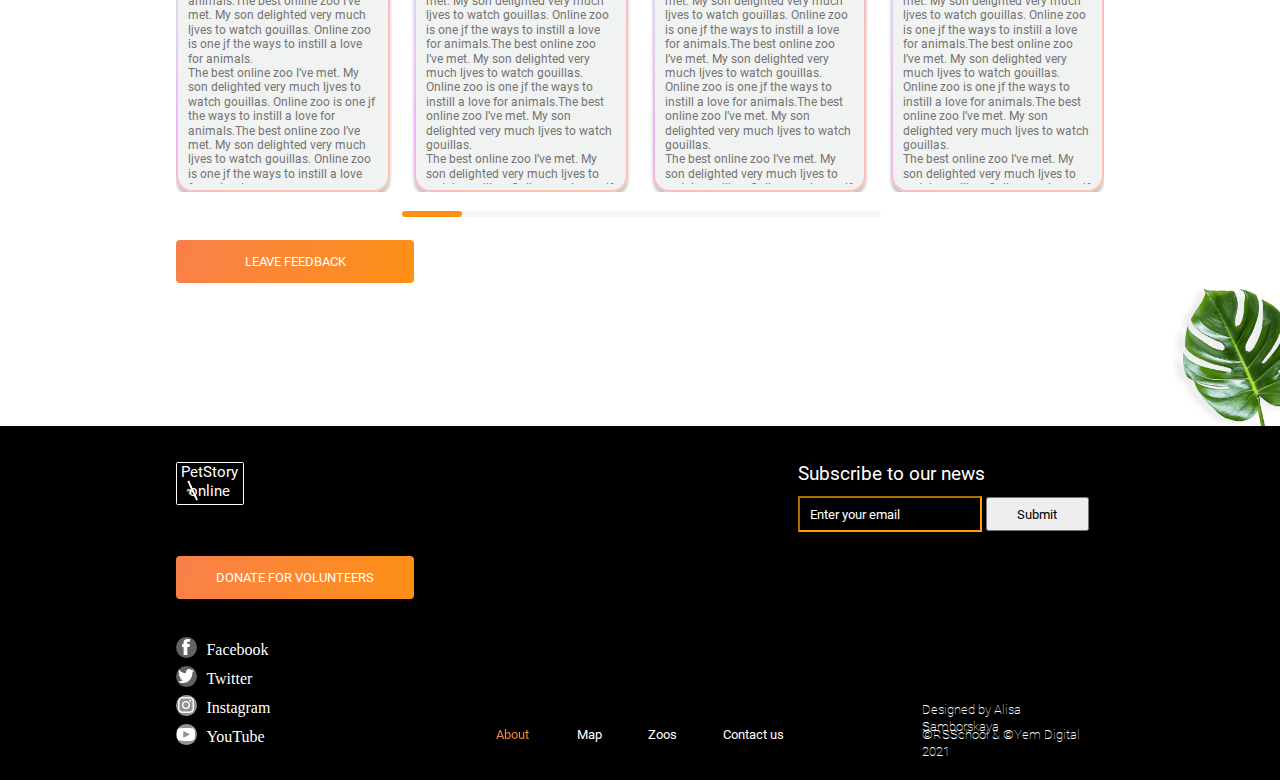
==== commit 8b6ad884: "fix: remove mistakes from animals slider; feat: add testimonials slider" ====
--- a/online-zoo/pages/main/index.html
+++ b/online-zoo/pages/main/index.html
@@ -97,7 +97,7 @@
                     <div class="animals__left"></div>
                     <div class="animals__center">
                         <div class="animals__block" id="ab__panda">
-                            <div class="ab__panda">
+                            
                                 <img src="./../../assets/images/animals-block-pandas.jpg" alt="pandas" class="animals__block__picture" id="animal__panda">
                                 <div class="animals__block__info">
                                     <div class="animals__block__info__text">
@@ -117,13 +117,13 @@
                                     <p class="slider__text__name__1000">GIANT PANDAS</p>
                                     <p class="slider__text__name__640">GIANT PANDAS</p>
                                     <p class="slider__text__place">Native to Southwest China</p>
-                                    <p class="slider__text__place___1000">Native to Southwest China</p>
-                                    <p class="slider__text__place___640">Native to Southwest China</p>
-                                </div>
-                            </div>
+                                    <p class="slider__text__place__1000">Native to Southwest China</p>
+                                    <p class="slider__text__place__640">Native to Southwest China</p>
+                                </div>
+                            
                         </div>
                         <div class="animals__block" id="ab__eagle">
-                            <div class="ab__eagle">
+                            
                                 <img src="./../../assets/images/animals-block-eagles.jpg" alt="eagles" class="animals__block__picture" id="animal__eagle">
                                 <div class="animals__block__info">
                                     <div class="animals__block__info__text">
@@ -143,13 +143,13 @@
                                     <p class="slider__text__name__1000">EAGLES</p>
                                     <p class="slider__text__name__640">EAGLES</p>
                                     <p class="slider__text__place">Native to South America</p>
-                                    <p class="slider__text__place___1000">Native to South America</p>
-                                    <p class="slider__text__place___640">Native to South America</p>
-                                </div>
-                            </div>
+                                    <p class="slider__text__place__1000">Native to South America</p>
+                                    <p class="slider__text__place__640">Native to South America</p>
+                                </div>
+                           
                         </div>
                         <div class="animals__block" id="ab__gorilla">
-                            <div class="ab__gorilla">
+                            
                                 <picture>
                                     <source media="(max-width:640px)" srcset="./../../assets/images/animals-block-gorillas.jpg" alt="gorillas" class="animals__block__picture">
                                     <source media="(max-width:1000px) and (min-width: 641px)" srcset="./../../assets/images/animals-block-cheetahs.jpg" alt="cheetahs" class="animals__block__picture">
@@ -174,13 +174,13 @@
                                     <p class="slider__text__name__1000">CHEETAHS</p>
                                     <p class="slider__text__name__640">GORILLAS</p>
                                     <p class="slider__text__place">Native to Congo</p>
-                                    <p class="slider__text__place___1000">Native to Africa</p>
-                                    <p class="slider__text__place___640">Native to Congo</p>
-                                </div>
-                            </div>
+                                    <p class="slider__text__place__1000">Native to Africa</p>
+                                    <p class="slider__text__place__640">Native to Congo</p>
+                                </div>
+                            
                         </div>
                         <div class="animals__block" id="ab__sloth">
-                            <div class="ab__sloth">
+                            
                                 <picture>
                                     <source media="(max-width:640px)" srcset="./../../assets/images/animals-block-alligators.jpg" alt="alligators">
                                     <source media="(max-width:1000px)" srcset="./../../assets/images/animals-block-gorillas.jpg" alt="gorillas">
@@ -204,23 +204,26 @@
                                     <p class="slider__text__name__1000">GORILLAS</p>
                                     <p class="slider__text__name__640">ALLIGATORS</p>
                                     <p class="slider__text__place">Mesoamerica, South America</p>
-                                    <p class="slider__text__place___1000">Native to Congo</p>
-                                    <p class="slider__text__place___640">Mesoamerica, South America</p>
-                                </div>
-                            </div>
-                        </div>
-                        <div class="animals__block ab5" id="ab__cheetah">
-                            <div class="ab__cheetah">
+                                    <p class="slider__text__place__1000">Native to Congo</p>
+                                    <p class="slider__text__place__640">Mesoamerica, South America</p>
+                                </div>
+                            
+                        </div>
+                        <div class="animals__block" id="ab__cheetah">
+                            
                                 <picture>
-                                    <source media="(max-width:1000px)" srcset="./../../assets/images/animals-block-alligators.jpg" alt="alligators">
+                                    <source media="(max-width:1000px) and (min-width:641px)" srcset="./../../assets/images/animals-block-alligators.jpg" alt="alligators">
+                                    <source media="(max-width:640px)" srcset="./../../assets/images/animals-block-cheetahs.jpg" alt="cheetahs">
                                     <img src="./../../assets/images/animals-block-cheetahs.jpg" alt="cheetahs" class="animals__block__picture" id="animal__cheetah">
                                 </picture>
                                 <div class="animals__block__info">
                                     <div class="animals__block__info__text">
                                         <p class="animals__block__info__text__name">CHEETAHS</p>
                                         <p class="text__name__1000">ALLIGATORS</p>
+                                        <p class="text__name__640">CHEETAHS</p>
                                         <p class="animals__block__info__text__place">Native to Africa</p>
                                         <p class="text__place__1000">Native to Southeastern U. S.</p>
+                                        <p class="text__place__640">Native to Africa</p>
                                     </div>
                                     <div class="animals__block__info__image">
                                         <div class="animals__meat"></div>
@@ -229,20 +232,24 @@
                                 <div class="slider__text">
                                     <p class="slider__text__name">CHEETAHS</p>
                                     <p class="slider__text__name__1000">ALLIGATORS</p>
+                                    <p class="slider__text__name__640">CHEETAHS</p>
                                     <p class="slider__text__place">Native to Africa</p>
-                                    <p class="slider__text__place___1000">Native to Southeastern U. S.</p>
-                                </div>
-                            </div>
-                        </div>
-                        <div class="animals__block ab6" id="ab__penguin">
-                            <div class="ab__penguin">
+                                    <p class="slider__text__place__1000">Native to Southeastern U. S.</p>
+                                    <p class="slider__text__place__640">Native to Africa</p>
+                                </div>
+                           
+                        </div>
+                        <div class="animals__block" id="ab__penguin">
+                    
                                 <img src="./../../assets/images/animals-block-penguins.jpg" alt="penguins" class="animals__block__picture" id="animal__penguin">
                                 <div class="animals__block__info">
                                     <div class="animals__block__info__text">
                                         <p class="animals__block__info__text__name">PENGUINS</p>
                                         <p class="text__name__1000">PENGUINS</p>
+                                        <p class="text__name__640">PENGUINS</p>
                                         <p class="animals__block__info__text__place">Native to Antarctica</p>
                                         <p class="text__place__1000">Native to Antarctica</p>
+                                        <p class="text__place__640">Native to Antarctica</p>
                                     </div>
                                     <div class="animals__block__info__image">
                                         <div class="animals__meat"></div>
@@ -251,10 +258,12 @@
                                 <div class="slider__text">
                                     <p class="slider__text__name">PENGUINS</p>
                                     <p class="slider__text__name__1000">PENGUINS</p>
+                                    <p class="slider__text__name__640">PENGUINS</p>
                                     <p class="slider__text__place">Native to Antarctica</p>
-                                    <p class="slider__text__place___1000">Native to Antarctica</p>
-                                </div>
-                            </div>
+                                    <p class="slider__text__place__1000">Native to Antarctica</p>
+                                    <p class="slider__text__place__640">Native to Antarctica</p>
+                                </div>
+                           
                         </div>
                     </div>
                     <div class="animals__right"></div>
@@ -303,8 +312,9 @@
         <section class="section4">
             <div class="testimonials">
                 <h3 class="testimonials__title">Testimonials</h3>
+                <div class="testimonials__hidden">
                 <div class="testimonials__block">
-                    <div class="opinion">
+                    <div class="opinion" id="opinion1">
                         <div class="opinion__header">
                             <div class="opinion__header__icon user__icon1"></div>
                             <div class="opinion__header__text">
@@ -322,7 +332,7 @@
                             My son delighted very much ljves to watch gouillas. Online zoo is one jf the ways to instill a love for animals.
                         </div>
                     </div>
-                    <div class="opinion">
+                    <div class="opinion" id="opinion2">
                         <div class="opinion__header">
                             <div class="opinion__header__icon user__icon2"></div>
                             <div class="opinion__header__text">
@@ -346,7 +356,7 @@
                             Online zoo is one jf the ways to instill a love for animals.
                         </div>
                     </div>
-                    <div class="opinion">
+                    <div class="opinion" id="opinion3">
                         <div class="opinion__header">
                             <div class="opinion__header__icon user__icon3"></div>
                             <div class="opinion__header__text">
@@ -389,15 +399,58 @@
                             Online zoo is one jf the ways to instill a love for animals.
                         </div>
                     </div>
-                </div>
-                <div class="testimonials__slider__bar">
-                    <div class="slider__bar__part"></div>
-                    <div class="slider__bar__part__many"></div>
-                    <div class="slider__bar__part__many"></div>
-                    <div class="slider__bar__part__many"></div>
-                    <div class="slider__bar__part__many"></div>
-                    <div class="slider__bar__part__many"></div>
-                </div>
+                    <div class="opinion" id="opinion5">
+                        <div class="opinion__header">
+                            <div class="opinion__header__icon user__icon4"></div>
+                            <div class="opinion__header__text">
+                                <p class="opinion__header__text__name">Mila Riksha</p>
+                                <p class="opinion__header__text__meta">Local Austria • Yesterday</p>
+                            </div>
+                        </div>
+                        <div class="opinion__body">
+                            My son delighted very much ljves to watch gouillas. 
+                            Online zoo is one jf the ways to instill a love for animals.The best online zoo I’ve met. 
+                            My son delighted very much ljves to watch gouillas. 
+                            Online zoo is one jf the ways to instill a love for animals.The best online zoo I’ve met. 
+                            My son delighted very much ljves to watch gouillas. 
+                            Online zoo is one jf the ways to instill a love for animals.The best online zoo I’ve met. 
+                            My son delighted very much ljves to watch gouillas. <br>
+                            The best online zoo I’ve met. My son delighted very much ljves to watch gouillas. 
+                            Online zoo is one jf the ways to instill a love for animals.The best online zoo I’ve met. 
+                            My son delighted very much ljves to watch gouillas. 
+                            Online zoo is one jf the ways to instill a love for animals.
+                        </div>
+                    </div>
+                    <div class="opinion" id="opinion6">
+                        <div class="opinion__header">
+                            <div class="opinion__header__icon user__icon4"></div>
+                            <div class="opinion__header__text">
+                                <p class="opinion__header__text__name">Mila Riksha</p>
+                                <p class="opinion__header__text__meta">Local Austria • Yesterday</p>
+                            </div>
+                        </div>
+                        <div class="opinion__body">
+                            My son delighted very much ljves to watch gouillas. 
+                            Online zoo is one jf the ways to instill a love for animals.The best online zoo I’ve met. 
+                            My son delighted very much ljves to watch gouillas. 
+                            Online zoo is one jf the ways to instill a love for animals.The best online zoo I’ve met. 
+                            My son delighted very much ljves to watch gouillas. 
+                            Online zoo is one jf the ways to instill a love for animals.The best online zoo I’ve met. 
+                            My son delighted very much ljves to watch gouillas. <br>
+                            The best online zoo I’ve met. My son delighted very much ljves to watch gouillas. 
+                            Online zoo is one jf the ways to instill a love for animals.The best online zoo I’ve met. 
+                            My son delighted very much ljves to watch gouillas. 
+                            Online zoo is one jf the ways to instill a love for animals.
+                        </div>
+                    </div>
+                    <div class="opinion" id="opinion7"></div>
+                    <div class="opinion" id="opinion8"></div>
+                    <div class="opinion" id="opinion9"></div>
+                    <div class="opinion" id="opinion10"></div>
+                    <div class="opinion" id="opinion11"></div>
+                </div>
+                </div>
+                <input type="range" min="0" max="7" step="1" value="0" class="testimonials__slider__bar"></input>
                 <button class="orange__button button4">LEAVE FEEDBACK</button>
             </div>
             <div class="flower__four__box">
@@ -484,6 +537,7 @@
             </div>
         </div>
     </footer>
+    <script type="text/javascript" src="opinions.js"></script>
     <script type="text/javascript" src="script.js"></script>
     </div>
 </body>
--- a/online-zoo/pages/main/style.css
+++ b/online-zoo/pages/main/style.css
@@ -631,11 +631,11 @@
     margin: 0px;
 }
 
-.slider__text__place___1000 {
+.slider__text__place__1000 {
     display: none;
 }
 
-.slider__text__place___640 {
+.slider__text__place__640 {
     display: none;
 }
 
@@ -952,9 +952,11 @@
 .testimonials__block {
     display: flex;
     justify-content: space-between;
-    width: inherit;
+    flex-wrap: nowrap;
+    width: 3246px;
     height: 391px;
-    top: 94px;
+    left: 0px;
+    transition: ease-in-out 0.5s;
     position: relative;
 }
 
@@ -1058,18 +1060,33 @@
 }
 
 .testimonials__slider__bar {
-    display: flex;
+    position: absolute;
+    -webkit-appearance: none;
     width: 599px;
     height: 8px;
     top: 506px;
     left: 280px;
-    position: absolute;
     background: #F5F7F6;
     border-radius: 5px;
+    outline: none;
+    -webkit-transition: .2s;
+    transition: opacity .2s;
+    cursor: pointer;
+}
+
+.testimonials__slider__bar::-webkit-slider-thumb {
+  -webkit-appearance: none;
+  appearance: none;
+  width: 12.5%;
+  height: 8px;
+  margin: 10px 0;
+  border-radius: 5px;
+  background-color: #FE9013;
+  cursor: pointer;
 }
 
 .slider__bar__part {
-    width: 115.19px;
+    width: 54.454px;
     height: inherit;
     border-radius: 5px;
     cursor: pointer;
@@ -1393,20 +1410,6 @@
     z-index: 50;
   }
 
-  .animal__wrapper:hover {
-    content: "";
-    position: absolute;
-    inset: 0;
-    padding: 2px;
-    z-index: 100;
-    border-radius: 5px;
-    background: linear-gradient(113.96deg, #FA6F32 1.49%, #FE9013 101.44%);
-    -webkit-mask:
-       linear-gradient(#fff 0 0) content-box,
-       linear-gradient(#fff 0 0);
-    -webkit-mask-composite: xor;
-            mask-composite: exclude;
-  }
 
   .hidden__container {
     overflow: hidden;
@@ -1414,3 +1417,15 @@
     height: 872px;
     margin-bottom: 20px;
   }
+
+
+  /* Testimonials - slider */
+
+
+  .testimonials__hidden {
+    overflow: hidden;
+    width: 1160px;
+    height: 391px;
+    top: 94px;
+    position: relative;
+  }
--- a/online-zoo/pages/main/style-mobile.css
+++ b/online-zoo/pages/main/style-mobile.css
@@ -532,11 +532,11 @@
         display: none;
     }
     
-    .slider__text__place___1000 {
-        display: none;
-    }
-
-    .slider__text__place___640 {
+    .slider__text__place__1000 {
+        display: none;
+    }
+
+    .slider__text__place__640 {
         display: initial;
         font-family: 'Roboto-Light';
         font-style: normal;
--- a/online-zoo/pages/main/big-small-trans.css
+++ b/online-zoo/pages/main/big-small-trans.css
@@ -287,7 +287,7 @@
         border-radius: 0.312vw;
       }
 
-      .animals__block__picture {
+    .animals__block__picture {
         width: 22.87vw;
         height: 22.87vw;
     }
@@ -326,7 +326,7 @@
         display: none;
     }
 
-    .slider__text__place___640 {
+    .slider__text__place__640 {
         display: none;
     }
 
@@ -533,8 +533,9 @@
     }
     
     .testimonials__block {
-        height: 24.43vw;
-        top: 5.875vw;
+        width: 202.875vw;
+        height: 24.437vw;
+        left: 0px;
     }
     
     .opinion {
@@ -607,6 +608,17 @@
         left: 17.5vw;
         border-radius: 0.312vw;
     }
+
+    .testimonials__slider__bar::-webkit-slider-thumb {
+        -webkit-appearance: none;
+        appearance: none;
+        width: 12.5%;
+        height: 0.5vw;
+        margin: 0.625vw 0;
+        border-radius: 5px;
+        background-color: #FE9013;
+        cursor: pointer;
+      }
     
     .slider__bar__part {
         width: 7.199vw;
@@ -823,5 +835,15 @@
     height: 54.5vw;
     margin-bottom: 1.25vw;
   }
+
+  /* Testimonials - slider */
+
+
+  .testimonials__hidden {
+    overflow: hidden;
+    width: 72.5vw;
+    height: 24.437vw;
+    top: 5.875vw;
+  }
     
 }--- a/online-zoo/pages/main/small-tablet-trans.css
+++ b/online-zoo/pages/main/small-tablet-trans.css
@@ -520,11 +520,11 @@
         display: none;
     }
 
-    .slider__text__place___640 {
+    .slider__text__place__640 {
         display: none;
     }
 
-    .slider__text__place___1000 {
+    .slider__text__place__1000 {
         display: initial;
         font-family: 'Roboto-Light';
         font-style: normal;
@@ -856,9 +856,10 @@
     .testimonials__block {
         display: flex;
         justify-content: space-between;
-        width: inherit;
+        width: 320vw;
         height: 39.1vw;
-        top: 7.7vw;
+        top: 0vw;
+        transition: ease-in-out 0.5s;
         position: relative;
     }
     
@@ -971,7 +972,7 @@
         display: flex;
         width: 39vw;
         height: 0.8vw;
-        top: 48.8vw;
+        top: 50.8vw;
         left: 28vw;
         position: absolute;
         background: #F5F7F6;
@@ -1299,5 +1300,17 @@
     margin-bottom: 2vw;
   }
 
+  /* Testimonials - slider */
+
+
+  .testimonials__hidden {
+    overflow: hidden;
+    width: 94vw;
+    height: 46.8vw;
+    top: 9.4vw;
+    position: relative;
+  }
+
+
     
 }--- a/online-zoo/pages/main/tablet-mobile-trans.css
+++ b/online-zoo/pages/main/tablet-mobile-trans.css
@@ -571,11 +571,11 @@
         display: none;
     }
 
-    .slider__text__place___1000 {
-        display: none;
-    }
-
-    .slider__text__place___640 {
+    .slider__text__place__1000 {
+        display: none;
+    }
+
+    .slider__text__place__640 {
         display: initial;
         font-family: 'Roboto-Light';
         font-style: normal;
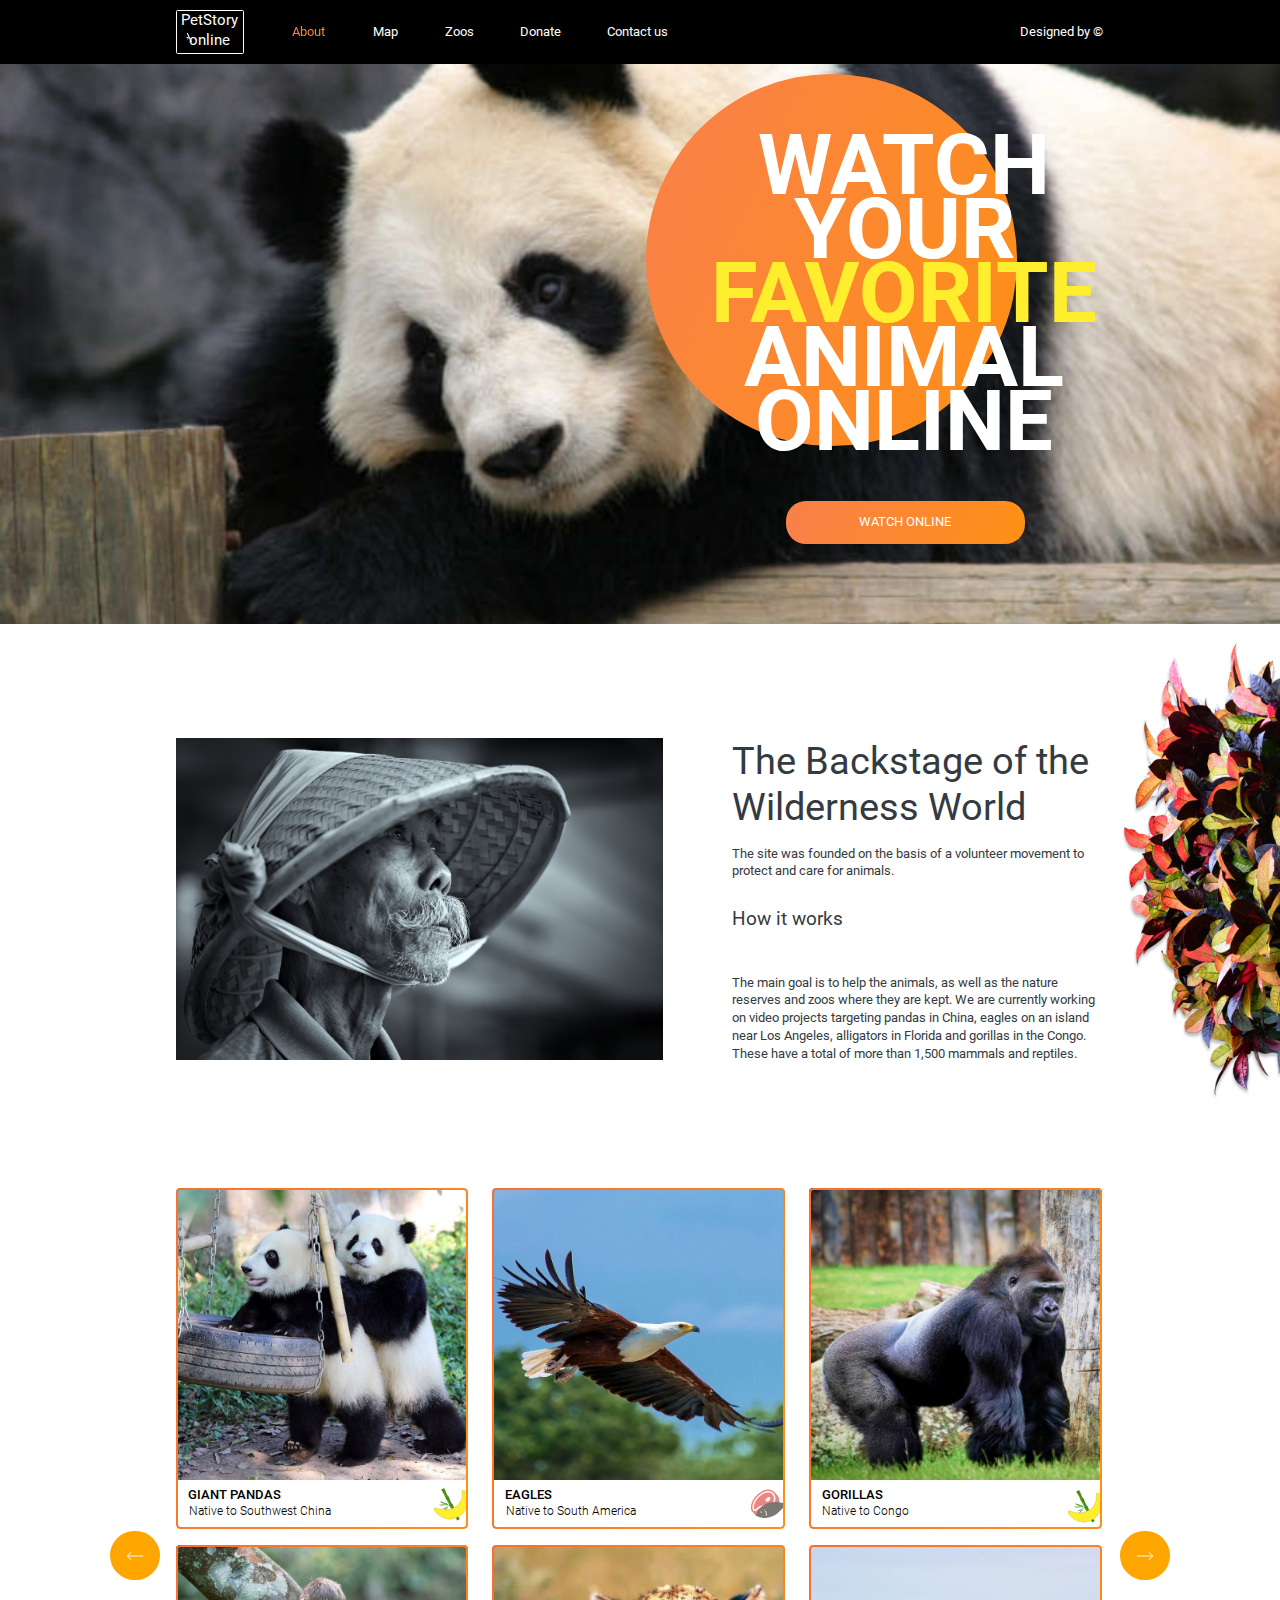
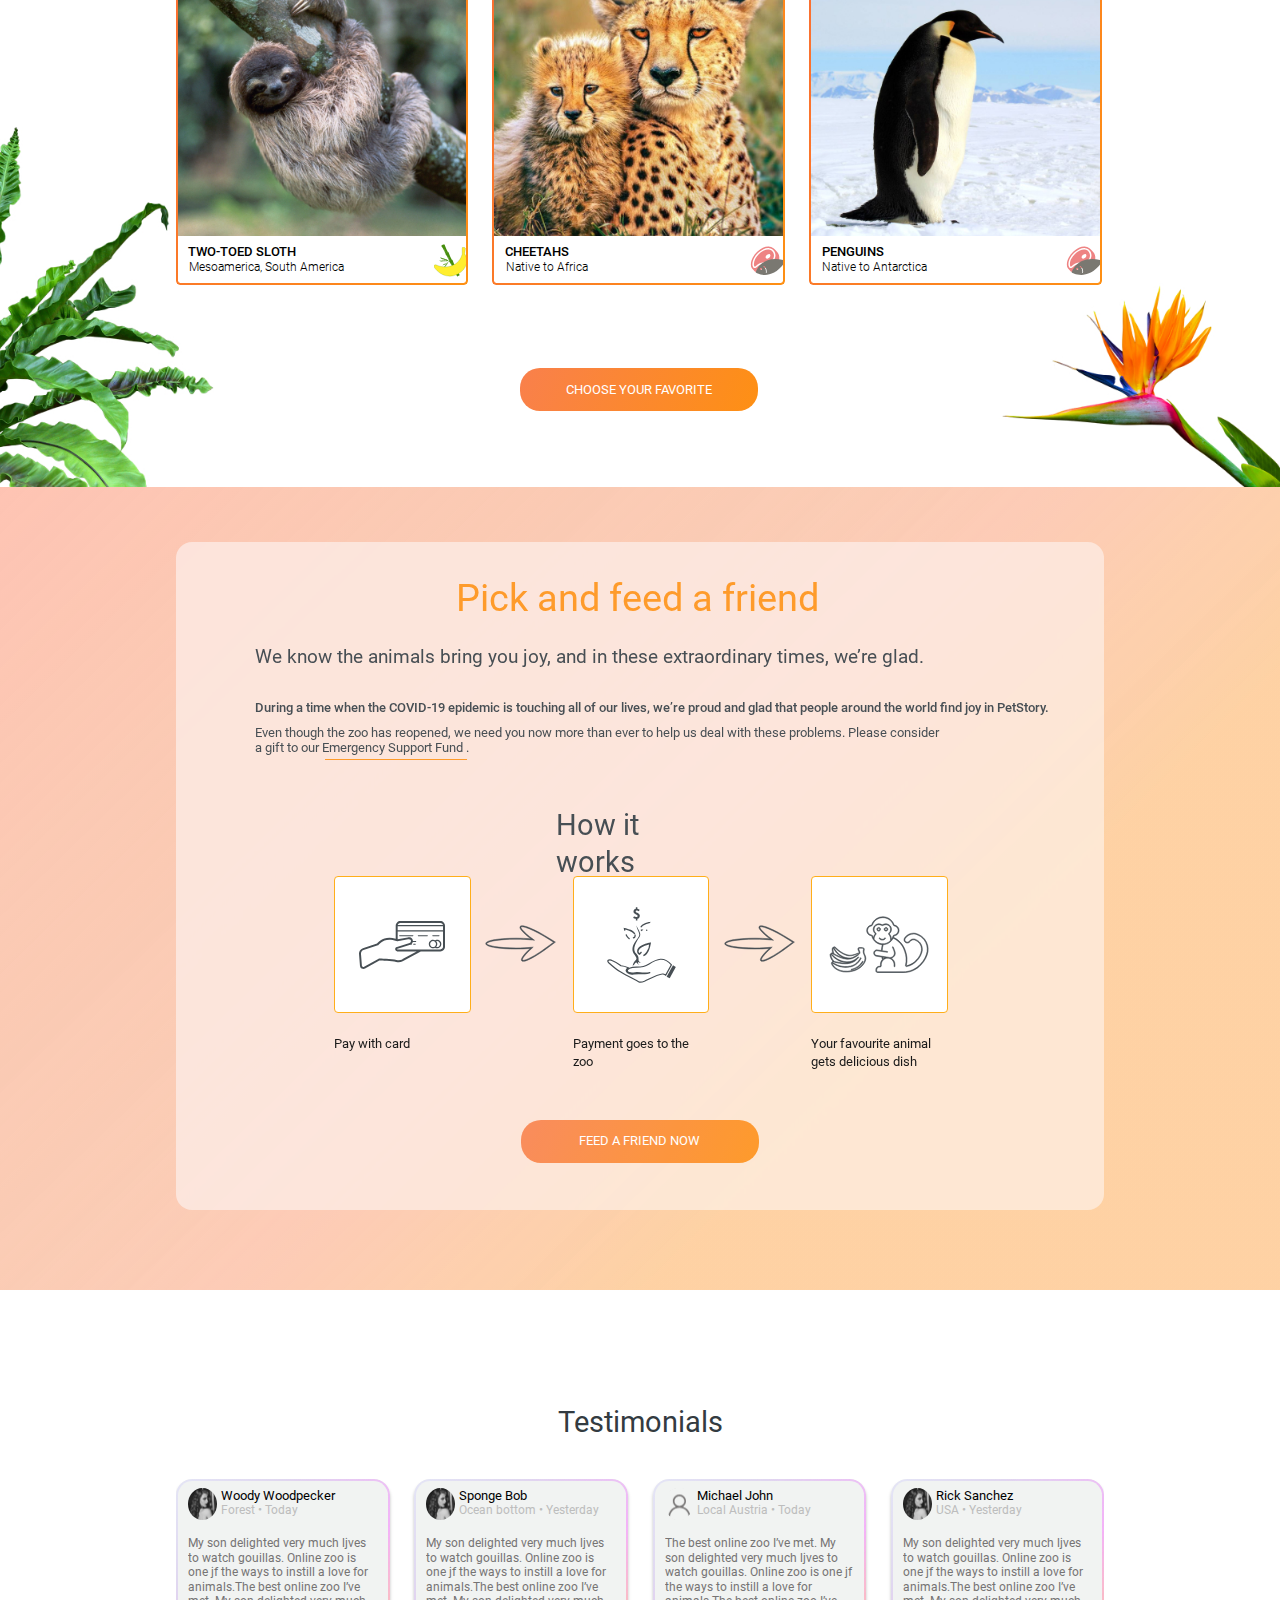
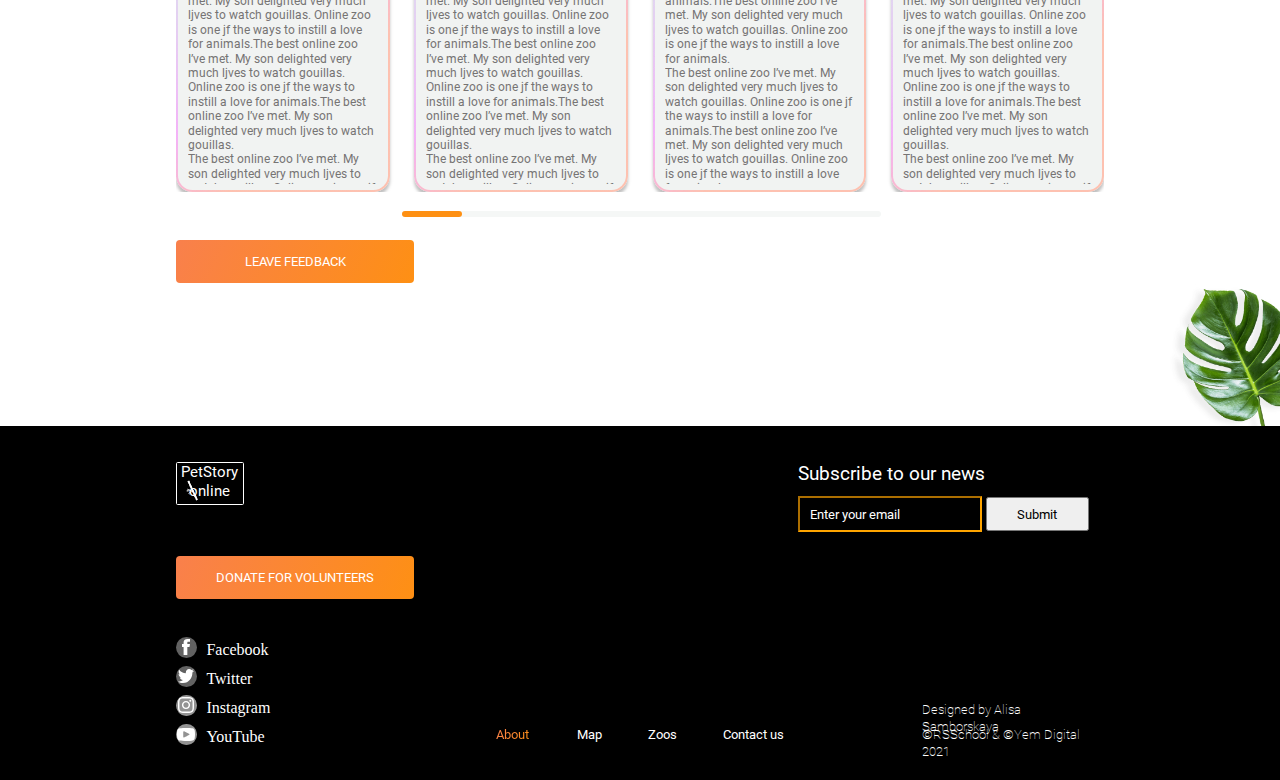
==== commit a6581036: "feat: add testimonials popup for 640px media" ====
--- a/online-zoo/pages/main/index.html
+++ b/online-zoo/pages/main/index.html
@@ -455,6 +455,11 @@
             </div>
             <div class="flower__four__box">
             <img src="./../../assets/images/flower-4.jpg" alt="flower-4" class="flower__four">
+            
+            </div>
+            <div class="test__popup">
+                <div class="test__popup__inner"></div>
+                <div class="cross__popup__button"></div>
             </div>
         </section>
     </main>
--- a/online-zoo/pages/main/style.css
+++ b/online-zoo/pages/main/style.css
@@ -1104,6 +1104,10 @@
     background: #FE9013;
 }
 
+.test__popup {
+    display: none;
+}
+
 footer {
     display: flex;
     justify-content: center;
--- a/online-zoo/pages/main/style-tablet.css
+++ b/online-zoo/pages/main/style-tablet.css
@@ -922,7 +922,7 @@
     
     .opinion__header {
         display: flex;
-        width: 237px;
+        width: inherit;
         height: 40px;
         margin-left: 15px;
     }
--- a/online-zoo/pages/main/style-mobile.css
+++ b/online-zoo/pages/main/style-mobile.css
@@ -916,7 +916,7 @@
         align-items: center;
         width: inherit;
         height: 357px;
-        top: 45px;
+        top: none;
         position: relative;
     }
     
@@ -948,7 +948,7 @@
               mask-composite: exclude;
     }
 
-    #opinion4 {
+    #opinion4, #opinion5, #opinion6, #opinion7, #opinion8, #opinion9, #opinion10, #opinion11 {
         display: none;
     }
     
@@ -1388,4 +1388,26 @@
         margin-right: 20px;
     }
 
+
+    /* Slider animals */
+
+
+    .hidden__container {
+        overflow: hidden;
+        width: 285.24px;
+        height: 1388px;
+        margin-bottom: 20px;
+      }
+
+      /* Testimonials - slider */
+
+
+  .testimonials__hidden {
+    overflow: hidden;
+    width: inherit;
+    height: 357px;
+    top: 49px;
+    position: relative;
+  }
+
 }--- a/online-zoo/pages/main/big-small-trans.css
+++ b/online-zoo/pages/main/big-small-trans.css
@@ -628,6 +628,10 @@
     .slider__bar__part__many {
         width: 7.199vw;
         border-radius: 0.312vw;
+    }
+
+    .test__popup {
+        display: none;
     }
 
     footer {
--- a/online-zoo/pages/main/small-tablet-trans.css
+++ b/online-zoo/pages/main/small-tablet-trans.css
@@ -996,6 +996,10 @@
     
     .slider__bar__part__many:hover {
         background: #FE9013;
+    }
+
+    .test__popup {
+        display: none;
     }
 
     footer {
--- a/online-zoo/pages/main/tablet-mobile-trans.css
+++ b/online-zoo/pages/main/tablet-mobile-trans.css
@@ -669,7 +669,6 @@
 
     .animals__fruit__1600 {
         display: none;
-        
     }
     
     .animals__meat {
@@ -948,14 +947,15 @@
         justify-content: space-between;
         width: 93.75vw;
         height: 55.781vw;
-        top: 12.687vw;
+        top: 0px;
+        left: none;
         position: relative;
     }
     
     .opinion {
         display: flex;
         flex-direction: column;
-        justify-content: space-around;
+        justify-content: center;
         align-items: flex-start;
         width: 93.75vw;
         height: 17.031vw;
@@ -963,6 +963,7 @@
         border-radius: 3.125vw;
         box-shadow: 0px 4px 4px rgba(0, 0, 0, 0.25);
         position: relative;
+        z-index: 50;
     }
     
     .opinion::before {
@@ -980,7 +981,7 @@
               mask-composite: exclude;
     }
 
-    #opinion4 {
+    #opinion4, #opinion5, #opinion6, #opinion7, #opinion8, #opinion9, #opinion10, #opinion11 {
         display: none;
     }
     
@@ -1051,11 +1052,12 @@
         font-size: 2.343vw;
         line-height: 2.812vw;
         color: #767474;
-        width: 86.406vw;
+        width: 92.166%;
         height: 5.937vw;
         margin: 0px;
         overflow: hidden;
         margin-left: 2.4vw;
+        margin-top: 1.5vw;
     }
     
     .testimonials__slider__bar {
@@ -1087,6 +1089,7 @@
     .slider__bar__part__many:hover {
         background: #FE9013;
     }
+
 
     footer {
         display: flex;
@@ -1480,4 +1483,68 @@
     top: 9.2vw;
   }
 
+
+  /* Testimonials - slider */
+
+
+  .testimonials__hidden {
+    display: flex;
+    overflow: hidden;
+    width: 93.75vw;
+    height: 55.781vw;
+    top: none;
+    margin-top: -4vw;
+    position: relative;
+  }
+
+}
+
+
+/* Test popup */
+
+.test__popup {
+    display: flex;
+    justify-content: space-around;
+    width: 320px;
+    height: 428px;
+    left: -320px;
+    background-color: white;
+    z-index: 1000;
+    position: absolute;
+    transition: ease-in-out 0.5s;
+}
+
+.test__popup__inner {
+    display: flex;
+    flex-direction: column;
+    justify-content: flex-start;
+    align-items: center;
+    width: 267px;
+    height: 391px;
+    background: #F1F3F2;
+    border-radius: 20px;
+    box-shadow: 0px 4px 4px rgba(0, 0, 0, 0.25);
+    position: relative;
+}
+
+.test__popup__inner::before {
+    content: "";
+  position: absolute;
+  inset: 0;
+  border-radius: 20px;
+  padding: 2px;
+  background: linear-gradient(315.75deg, rgba(254, 189, 171, 0.74) 30.06%, rgba(243, 169, 248, 0.66) 50.74%, #E0D8F0 80.49%, #EAF7FE 127.9%, #EAF7FE 149.54%),
+  linear-gradient(315.75deg, rgba(254, 189, 171, 0.74) 30.06%, rgba(243, 169, 248, 0.66) 50.74%, #E0D8F0 80.49%, #EAF7FE 127.9%, #EAF7FE 149.54%);
+  -webkit-mask:
+     linear-gradient(#fff 0 0) content-box,
+     linear-gradient(#fff 0 0);
+  -webkit-mask-composite: xor;
+          mask-composite: exclude;
+}
+
+.cross__popup__button {
+    width: 14px;
+    height: 14px;
+    background: url('./../../assets/icons/x-icon-orange.svg');
+    margin-right: 20px;
 }